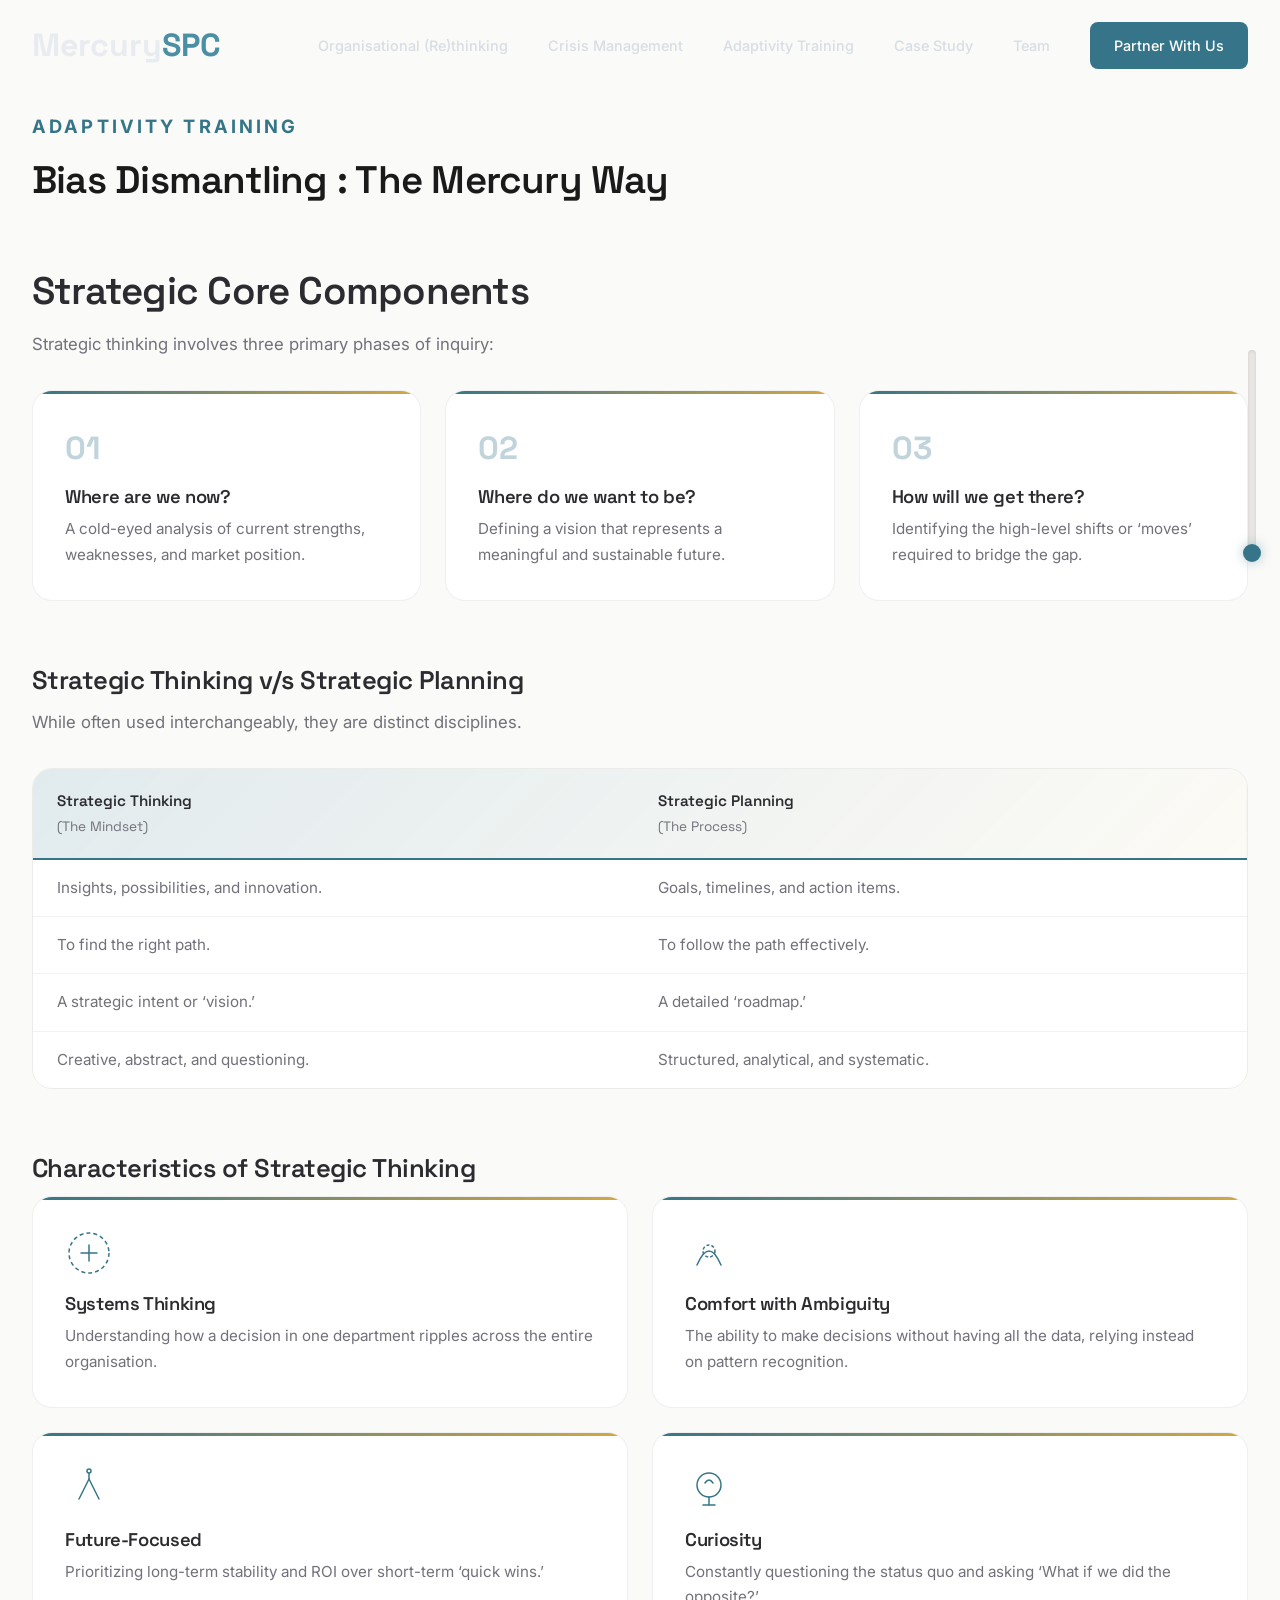
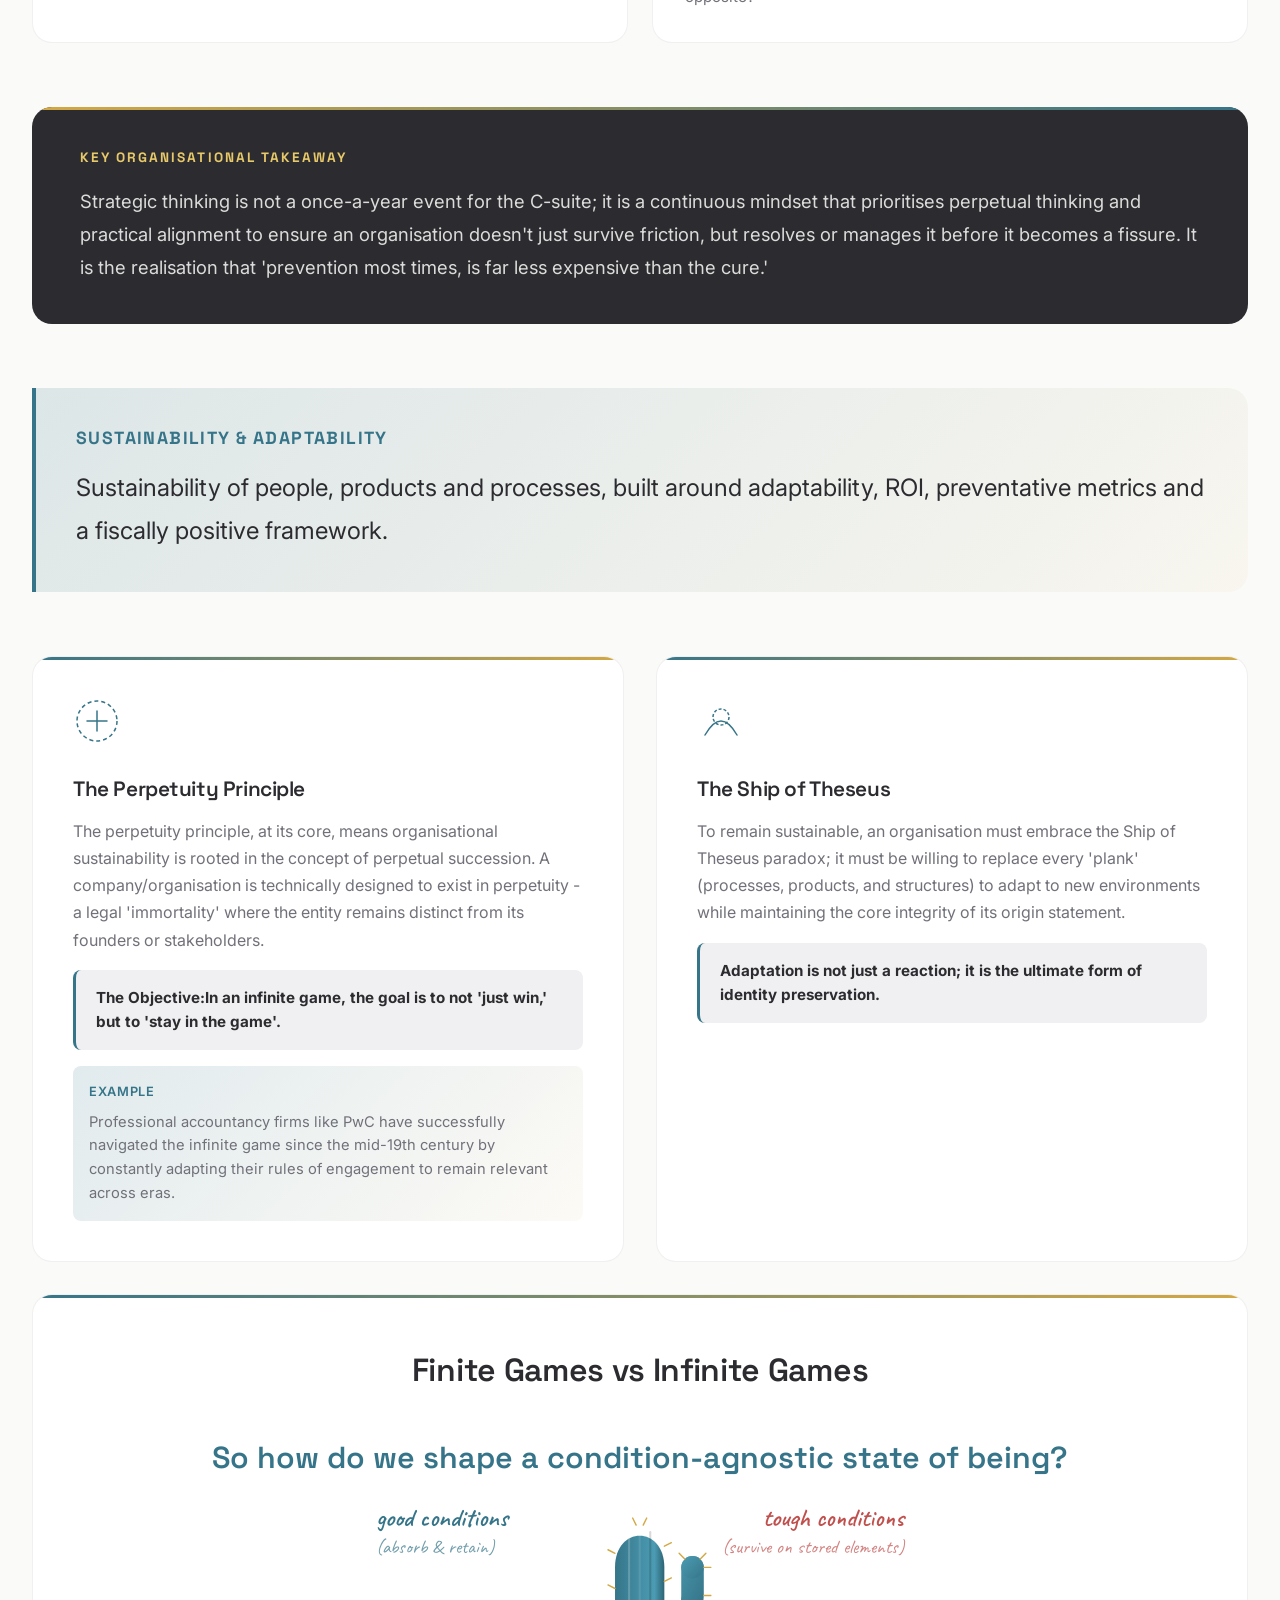
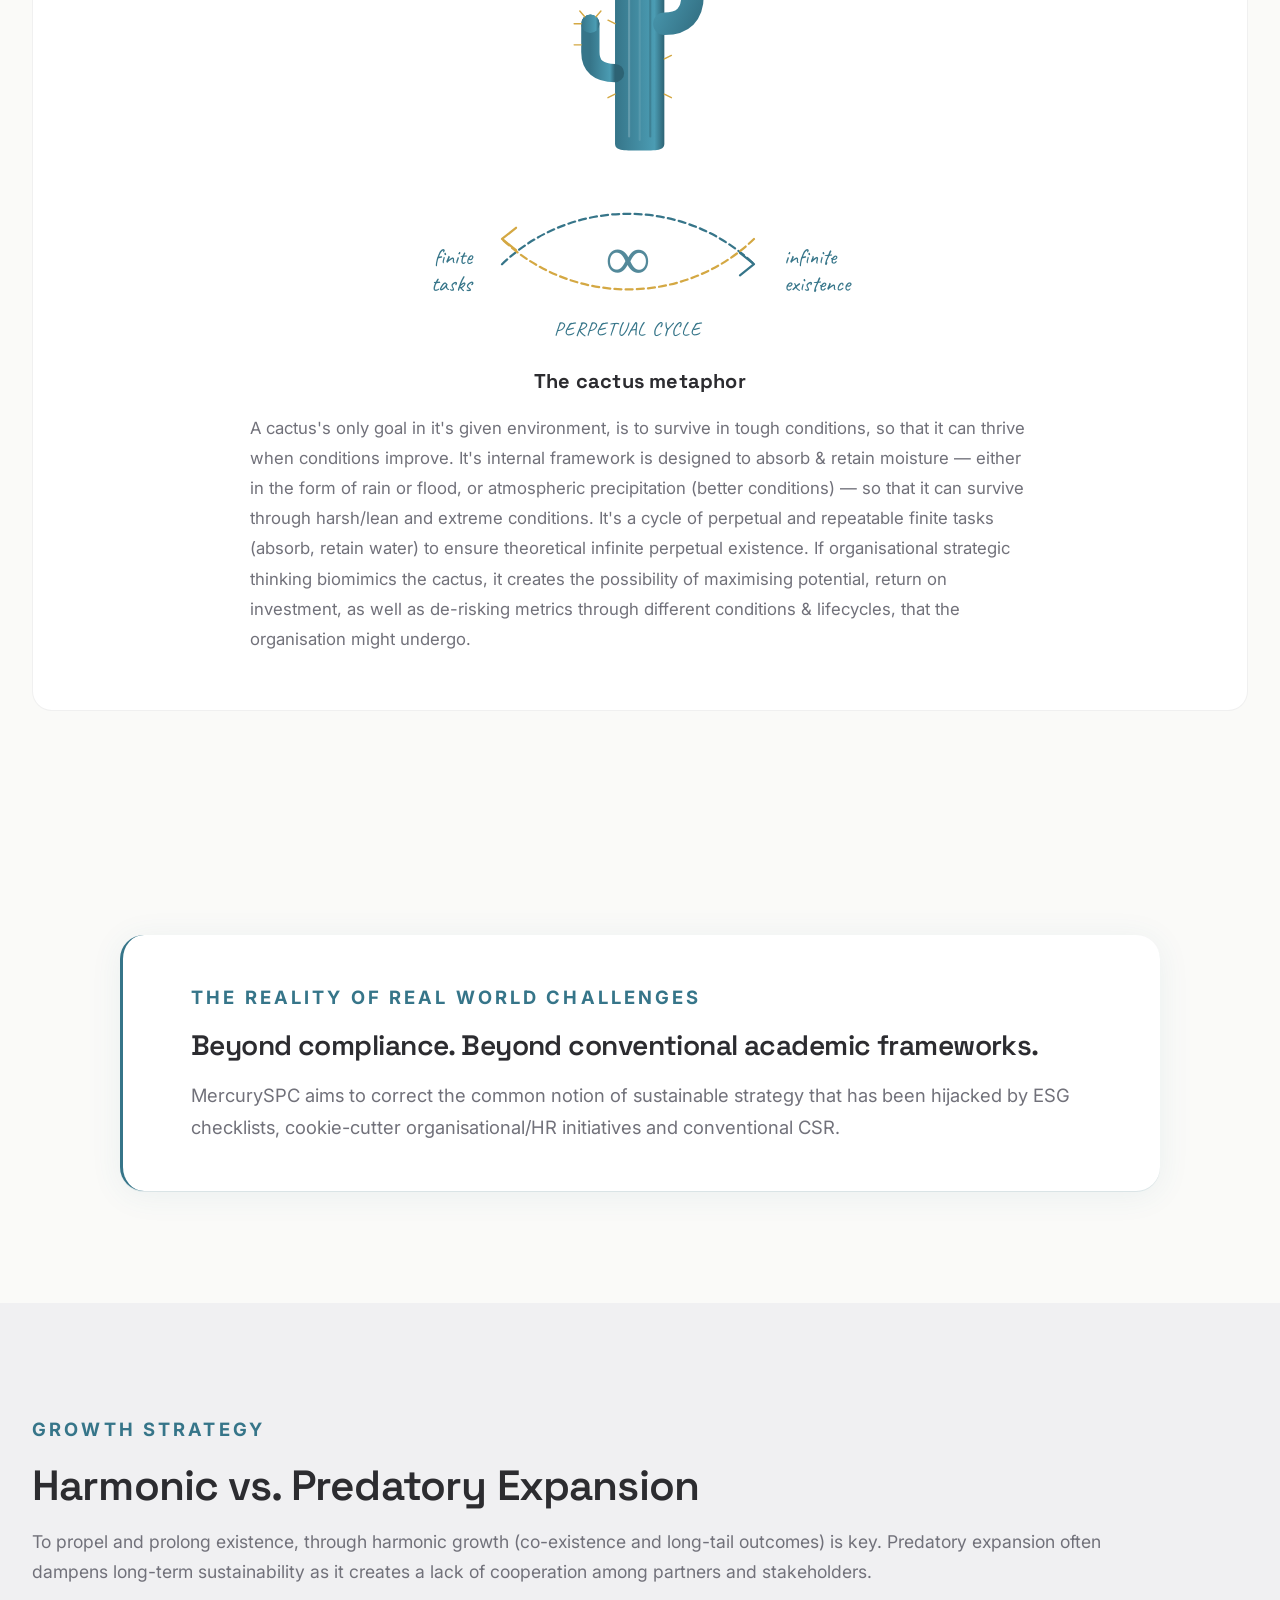
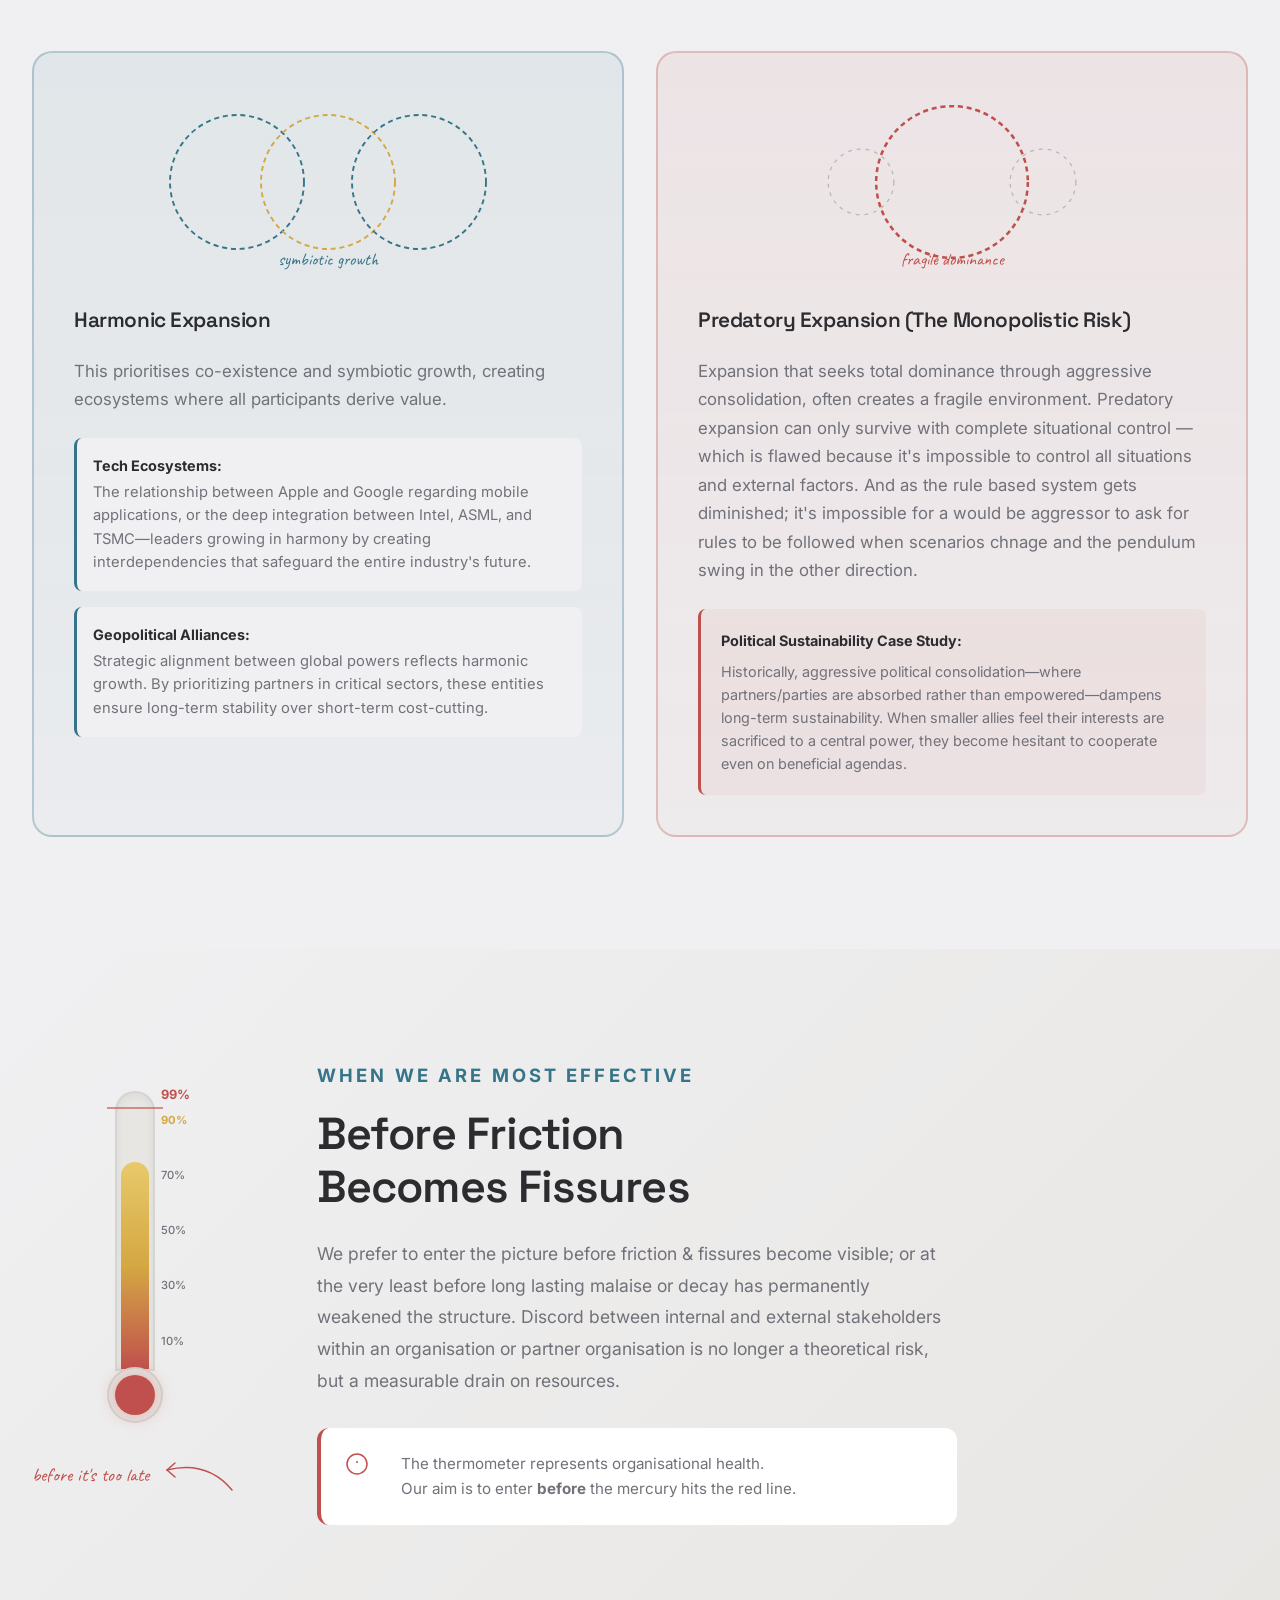
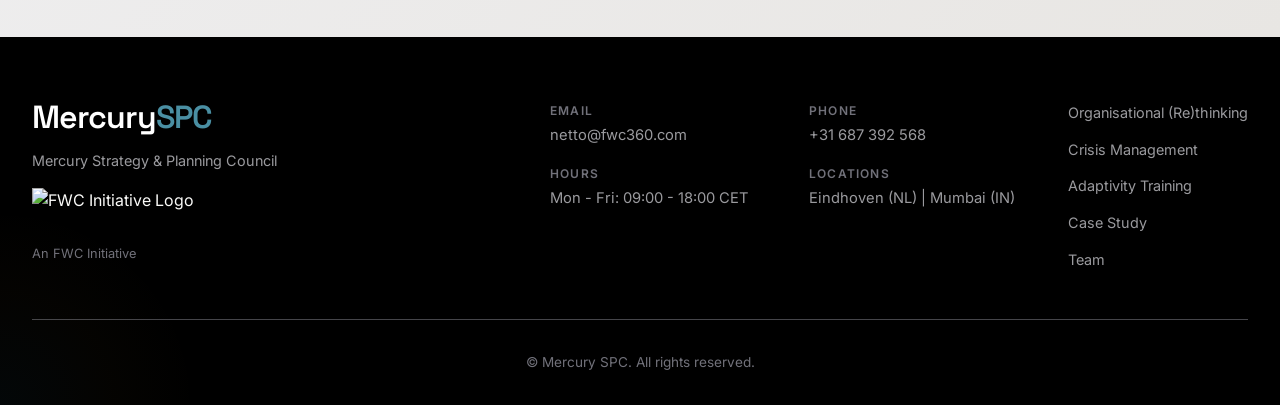
==== adaptivity-training.html @ a718a97e "Split homepage: move Adaptivity Training sections to new page; remove Beyond ESG; update all nav lin" ====
<!DOCTYPE html>
<html lang="en">
<head>
    <meta charset="UTF-8">
    <meta name="viewport" content="width=device-width, initial-scale=1.0">
    <title>Adaptivity Training — MercurySPC</title>
    <link rel="preconnect" href="https://fonts.googleapis.com">
    <link rel="preconnect" href="https://fonts.gstatic.com" crossorigin>
    <link href="https://fonts.googleapis.com/css2?family=Space+Grotesk:wght@300;400;500;600;700&family=Inter:wght@300;400;500;600;700&family=Caveat:wght@400;500;600;700&display=swap" rel="stylesheet">
    <link rel="stylesheet" href="styles-v2.css">
</head>
<body>

    <!-- Thermometer Progress Bar -->
    <div class="thermometer-progress" id="thermometerProgress">
        <div class="thermometer-track">
            <div class="thermometer-fill" id="thermometerFill"></div>
            <div class="thermometer-bulb"></div>
        </div>
    </div>

    <!-- Navigation -->
    <nav class="nav">
        <div class="nav-container">
            <a href="index.html" class="nav-logo">
                <span class="logo-text">Mercury<span class="logo-spc">SPC</span></span>
            </a>
            <div class="nav-links" id="navLinks">
                <a href="what-we-do.html">Organisational (Re)thinking</a>
                <a href="perception-crisis.html">Crisis Management</a>
                <a href="adaptivity-training.html">Adaptivity Training</a>
                <a href="traditional-stewardship.html">Case Study</a>
                <a href="team.html">Team</a>
                <a href="mailto:netto@fwc360.com" class="nav-cta">Partner With Us</a>
            </div>
            <button class="nav-toggle" id="navToggle">MENU</button>
        </div>
    </nav>

    <!-- ==============================
         SECTION 1 — ADAPTIVITY TRAINING
    ============================== -->
    <section class="section" id="philosophy">
        <div class="container">
            <div class="section-header">
                <div class="section-tag">Adaptivity Training</div>
                <h2 class="section-title philosophy-title" style="color:#1a1a1a;">Bias Dismantling : The Mercury Way</h2>
            </div>

            <!-- The Core Components -->
            <div class="content-block core-components">
                <h2 class="section-title philosophy-title">Strategic Core Components</h2>
                <p class="subsection-intro">Strategic thinking involves three primary phases of inquiry:</p>
                <div class="inquiry-phases">
                    <div class="inquiry-phase">
                        <div class="inquiry-number">01</div>
                        <h4>Where are we now?</h4>
                        <p>A cold-eyed analysis of current strengths, weaknesses, and market position.</p>
                    </div>
                    <div class="inquiry-phase">
                        <div class="inquiry-number">02</div>
                        <h4>Where do we want to be?</h4>
                        <p>Defining a vision that represents a meaningful and sustainable future.</p>
                    </div>
                    <div class="inquiry-phase">
                        <div class="inquiry-number">03</div>
                        <h4>How will we get there?</h4>
                        <p>Identifying the high-level shifts or &lsquo;moves&rsquo; required to bridge the gap.</p>
                    </div>
                </div>
            </div>

            <!-- Strategic Thinking vs Strategic Planning -->
            <div class="content-block comparison-block">
                <h3 class="subsection-title">Strategic Thinking v/s Strategic Planning</h3>
                <p class="subsection-intro">While often used interchangeably, they are distinct disciplines.</p>
                <div class="comparison-table-wrap">
                    <table class="comparison-table">
                        <thead>
                            <tr>
                                <th>Strategic Thinking <span class="th-sub">(The Mindset)</span></th>
                                <th>Strategic Planning <span class="th-sub">(The Process)</span></th>
                            </tr>
                        </thead>
                        <tbody>
                            <tr>
                                <td>Insights, possibilities, and innovation.</td>
                                <td>Goals, timelines, and action items.</td>
                            </tr>
                            <tr>
                                <td>To find the right path.</td>
                                <td>To follow the path effectively.</td>
                            </tr>
                            <tr>
                                <td>A strategic intent or &lsquo;vision.&rsquo;</td>
                                <td>A detailed &lsquo;roadmap.&rsquo;</td>
                            </tr>
                            <tr>
                                <td>Creative, abstract, and questioning.</td>
                                <td>Structured, analytical, and systematic.</td>
                            </tr>
                        </tbody>
                    </table>
                </div>
            </div>

            <!-- Characteristics of Strategic Thinking -->
            <div class="content-block characteristics-block">
                <h3 class="subsection-title">Characteristics of Strategic Thinking</h3>
                <div class="characteristics-grid">
                    <div class="characteristic-card">
                        <div class="characteristic-icon">
                            <svg viewBox="0 0 48 48" fill="none"><circle cx="24" cy="24" r="20" stroke="currentColor" stroke-width="1.5" stroke-dasharray="4 3"/><path d="M16 24h16M24 16v16" stroke="currentColor" stroke-width="1.5" stroke-linecap="round"/></svg>
                        </div>
                        <h4>Systems Thinking</h4>
                        <p>Understanding how a decision in one department ripples across the entire organisation.</p>
                    </div>
                    <div class="characteristic-card">
                        <div class="characteristic-icon">
                            <svg viewBox="0 0 48 48" fill="none"><path d="M12 36 Q24 8 36 36" stroke="currentColor" stroke-width="1.5" fill="none" stroke-linecap="round"/><circle cx="24" cy="22" r="6" stroke="currentColor" stroke-width="1.5" stroke-dasharray="3 2"/></svg>
                        </div>
                        <h4>Comfort with Ambiguity</h4>
                        <p>The ability to make decisions without having all the data, relying instead on pattern recognition.</p>
                    </div>
                    <div class="characteristic-card">
                        <div class="characteristic-icon">
                            <svg viewBox="0 0 48 48" fill="none"><path d="M14 34 L24 14 L34 34" stroke="currentColor" stroke-width="1.5" fill="none" stroke-linecap="round" stroke-linejoin="round"/><line x1="24" y1="14" x2="24" y2="8" stroke="currentColor" stroke-width="1.5" stroke-linecap="round"/><circle cx="24" cy="6" r="2" stroke="currentColor" stroke-width="1.5"/></svg>
                        </div>
                        <h4>Future-Focused</h4>
                        <p>Prioritizing long-term stability and ROI over short-term &lsquo;quick wins.&rsquo;</p>
                    </div>
                    <div class="characteristic-card">
                        <div class="characteristic-icon">
                            <svg viewBox="0 0 48 48" fill="none"><circle cx="24" cy="20" r="12" stroke="currentColor" stroke-width="1.5"/><path d="M24 32v8M18 40h12" stroke="currentColor" stroke-width="1.5" stroke-linecap="round"/><path d="M20 18 Q24 12 28 18" stroke="currentColor" stroke-width="1.5" fill="none" stroke-linecap="round"/></svg>
                        </div>
                        <h4>Curiosity</h4>
                        <p>Constantly questioning the status quo and asking &lsquo;What if we did the opposite?&rsquo;</p>
                    </div>
                </div>
            </div>

            <!-- Key Organisational Takeaway -->
            <div class="content-block takeaway-block">
                <div class="takeaway-inner">
                    <div class="takeaway-label">Key Organisational Takeaway</div>
                    <p>Strategic thinking is not a once-a-year event for the C-suite; it is a continuous mindset that prioritises perpetual thinking and practical alignment to ensure an organisation doesn't just survive friction, but resolves or manages it before it becomes a fissure. It is the realisation that 'prevention most times, is far less expensive than the cure.'</p>
                </div>
            </div>

            <div class="content-block highlight-block">
                <h3 class="highlight-block-header">Sustainability &amp; Adaptability</h3>
                <p class="large-text">Sustainability of people, products and processes, built around adaptability, ROI, preventative metrics and a fiscally positive framework.</p>
            </div>

            <div class="philosophy-flow">
                <!-- Pointer 1: Perpetuity -->
                <div class="pointer-card">
                    <div class="pointer-icon">
                        <svg viewBox="0 0 48 48" fill="none"><circle cx="24" cy="24" r="20" stroke="currentColor" stroke-width="1.5" stroke-dasharray="4 3"/><path d="M24 14v20M14 24h20" stroke="currentColor" stroke-width="1.5" stroke-linecap="round"/></svg>
                    </div>
                    <h3>The Perpetuity Principle</h3>
                    <p>The perpetuity principle, at its core, means organisational sustainability is rooted in the concept of perpetual succession. A company/organisation is technically designed to exist in perpetuity - a legal 'immortality' where the entity remains distinct from its founders or stakeholders.</p>
                    <div class="card-highlight">
                        <strong>The Objective:In an infinite game, the goal is to not 'just win,' but to 'stay in the game'.</strong> 
                    </div>
                    <div class="card-example">
                        <span class="example-label">Example</span>
                        <p>Professional accountancy firms like PwC have successfully navigated the infinite game since the mid-19th century by constantly adapting their rules of engagement to remain relevant across eras.</p>
                    </div>
                </div>

                <!-- Pointer 2: Ship of Theseus -->
                <div class="pointer-card">
                    <div class="pointer-icon">
                        <svg viewBox="0 0 48 48" fill="none"><path d="M8 38 Q24 10 40 38" stroke="currentColor" stroke-width="1.5" fill="none" stroke-linecap="round"/><circle cx="24" cy="20" r="8" stroke="currentColor" stroke-width="1.5" stroke-dasharray="3 2"/></svg>
                    </div>
                    <h3>The Ship of Theseus</h3>
                    <p>To remain sustainable, an organisation must embrace the Ship of Theseus paradox; it must be willing to replace every 'plank' (processes, products, and structures) to adapt to new environments while maintaining the core integrity of its origin statement.</p>
                    <div class="card-highlight">
                        <strong>Adaptation is not just a reaction; it is the ultimate form of identity preservation.</strong> 
                    </div>
                </div>

                <!-- Sketch Panel: Cactus Metaphor -->
                <div class="sketch-panel">
                    <div class="sketch-panel-inner">
                        <h3 class="sketch-panel-title">Finite Games vs Infinite Games</h3>

                        <p class="cactus-question">So how do we shape a condition&#8209;agnostic state of being?</p>

                        <!-- Cactus 3D Illustration with labels -->
                        <div class="cactus-illustration-wrap">
                            <!-- Top labels row -->
                            <div class="cactus-top-labels">
                                <div class="cactus-label cactus-label-left">
                                    <span class="cactus-label-title good">good conditions</span>
                                    <span class="cactus-label-sub good">(absorb &amp; retain)</span>
                                </div>
                                <div class="cactus-label cactus-label-right">
                                    <span class="cactus-label-title tough">tough conditions</span>
                                    <span class="cactus-label-sub tough">(survive on stored elements)</span>
                                </div>
                            </div>

                            <!-- Cactus SVG -->
                            <div class="cactus-3d">
                                <svg viewBox="0 20 300 440" fill="none" xmlns="http://www.w3.org/2000/svg" class="cactus-sway-svg">
                                    <style>
                                        .cactus-sway-svg { height: 310px; width: auto; overflow: visible; display: block; margin: -1.5rem auto -2rem; }
                                        .cactus-sway-group { 
                                            transform-origin: 150px 380px;
                                        }
                                        .arm-left { transform-origin: 120px 240px; }
                                        .arm-right { transform-origin: 180px 180px; }
                                    </style>
                                    <defs>
                                        <linearGradient id="bodyGrad" x1="0" y1="0" x2="1" y2="0">
                                            <stop offset="0%" stop-color="var(--teal, #367589)"/>
                                            <stop offset="80%" stop-color="#4B9CB3"/>
                                            <stop offset="100%" stop-color="#2D6374"/>
                                        </linearGradient>
                                        <linearGradient id="stoneGrad" x1="0" y1="0" x2="0" y2="1">
                                            <stop offset="0%" stop-color="#E86A58"/>
                                            <stop offset="100%" stop-color="#B23326"/>
                                        </linearGradient>
                                        <linearGradient id="stoneGradDark" x1="0" y1="0" x2="0" y2="1">
                                            <stop offset="0%" stop-color="#D34B3B"/>
                                            <stop offset="100%" stop-color="#8F1F15"/>
                                        </linearGradient>
                                        <linearGradient id="armGrad" x1="0" y1="0" x2="1" y2="1">
                                            <stop offset="0%" stop-color="#4B9CB3"/>
                                            <stop offset="100%" stop-color="var(--teal, #367589)"/>
                                        </linearGradient>
                                    </defs>

                                    <!-- Cactus swaying group -->
                                    <g class="cactus-sway-group">
                                        <!-- Main body segment -->
                                        <path d="M115 100 C115 40 185 40 185 100 L185 350 C185 360 175 360 150 360 C125 360 115 360 115 350 Z" fill="url(#bodyGrad)" />
                                        
                                        <!-- Left Arm -->
                                        <g class="arm-left">
                                            <path d="M115 250 Q80 250 80 220 L80 180" fill="none" stroke="url(#bodyGrad)" stroke-width="26" stroke-linecap="round"/>
                                            <circle cx="80" cy="180" r="13" fill="url(#bodyGrad)"/>
                                            <line x1="67" y1="180" x2="57" y2="180" stroke="var(--gold)" stroke-width="2" stroke-linecap="round"/>
                                            <line x1="72" y1="170" x2="65" y2="162" stroke="var(--gold)" stroke-width="2" stroke-linecap="round"/>
                                            <line x1="88" y1="170" x2="95" y2="162" stroke="var(--gold)" stroke-width="2" stroke-linecap="round"/>
                                            <line x1="67" y1="210" x2="57" y2="210" stroke="var(--gold)" stroke-width="2" stroke-linecap="round"/>
                                        </g>

                                        <!-- Right Arm -->
                                        <g class="arm-right">
                                            <path d="M185 180 Q225 180 225 140 L225 100" fill="none" stroke="url(#armGrad)" stroke-width="32" stroke-linecap="round"/>
                                            <circle cx="225" cy="100" r="16" fill="url(#armGrad)"/>
                                            <line x1="241" y1="100" x2="251" y2="100" stroke="var(--gold)" stroke-width="2" stroke-linecap="round"/>
                                            <line x1="236" y1="88" x2="244" y2="80" stroke="var(--gold)" stroke-width="2" stroke-linecap="round"/>
                                            <line x1="214" y1="88" x2="206" y2="80" stroke="var(--gold)" stroke-width="2" stroke-linecap="round"/>
                                            <line x1="241" y1="140" x2="251" y2="140" stroke="var(--gold)" stroke-width="2" stroke-linecap="round"/>
                                        </g>

                                        <!-- Lines/Ribs on main body -->
                                        <line x1="135" y1="50" x2="135" y2="340" stroke="rgba(255,255,255,0.2)" stroke-width="3" stroke-linecap="round"/>
                                        <line x1="165" y1="50" x2="165" y2="340" stroke="rgba(0,0,0,0.15)" stroke-width="3" stroke-linecap="round"/>
                                        <line x1="150" y1="42" x2="150" y2="345" stroke="rgba(255,255,255,0.1)" stroke-width="3" stroke-linecap="round"/>

                                        <!-- Prickles on Main body -->
                                        <g stroke="var(--gold)" stroke-width="2" stroke-linecap="round">
                                            <line x1="115" y1="80" x2="105" y2="75" />
                                            <line x1="115" y1="130" x2="105" y2="125" />
                                            <line x1="115" y1="180" x2="105" y2="175" />
                                            <line x1="115" y1="280" x2="105" y2="285" />
                                            
                                            <line x1="185" y1="70" x2="195" y2="65" />
                                            <line x1="185" y1="120" x2="195" y2="115" />
                                            <line x1="185" y1="230" x2="195" y2="225" />
                                            <line x1="185" y1="280" x2="195" y2="285" />

                                            <line x1="145" y1="40" x2="140" y2="30" />
                                            <line x1="155" y1="40" x2="160" y2="30" />
                                        </g>
                                    </g>
                                </svg>
                            </div>

                            <!-- Bottom labels + perpetual cycle -->
                            <div class="cactus-bottom-labels">
                                <span class="cactus-bottom-label left">finite<br>tasks</span>
                                <div class="cactus-cycle-arrow">
                                    <svg viewBox="0 0 200 78" fill="none" class="perpetual-arrow-svg">
                                        <path d="M10 48 C60 0,140 0,190 48" stroke="var(--teal)" stroke-width="1.6" stroke-dasharray="5 3" fill="none" stroke-linecap="round"/>
                                        <path d="M180 40 L190 48 L180 56" stroke="var(--teal)" stroke-width="1.6" fill="none" stroke-linecap="round" stroke-linejoin="round"/>
                                        <path d="M190 30 C140 78,60 78,10 30" stroke="var(--gold)" stroke-width="1.6" stroke-dasharray="5 3" fill="none" stroke-linecap="round"/>
                                        <path d="M20 22 L10 30 L20 38" stroke="var(--gold)" stroke-width="1.6" fill="none" stroke-linecap="round" stroke-linejoin="round"/>
                                        <text x="100" y="44" font-family="Caveat" font-size="44" font-weight="600" fill="var(--teal)" text-anchor="middle" dominant-baseline="central" opacity="0.85">&#8734;</text>
                                    </svg>
                                    <span class="perpetual-label">PERPETUAL CYCLE</span>
                                </div>
                                <span class="cactus-bottom-label right">infinite<br>existence</span>
                            </div>
                        </div>

                        <p class="cactus-kicker">The cactus metaphor</p>
                        <p class="cactus-body">A cactus's only goal in it's given environment, is to survive in tough conditions, so that it can thrive when conditions improve. It's internal framework is designed to absorb &amp; retain moisture — either in the form of rain or flood, or atmospheric precipitation (better conditions) — so that it can survive through harsh/lean and extreme conditions. It's a cycle of perpetual and repeatable finite tasks (absorb, retain water) to ensure theoretical infinite perpetual existence. If organisational strategic thinking biomimics the cactus, it creates the possibility of maximising potential, return on investment, as well as de-risking metrics through different conditions &amp; lifecycles, that the organisation might undergo.</p>
                    </div>
                </div>
            </div>
        </div>
    </section>

    <!-- ==============================
         SECTION 2 — STRATEGIC FRAMING
    ============================== -->
    <section class="section section-problem" id="problem">
        <div class="container">
            <div class="problem-statement" id="problemStatement">
                <div class="section-tag problem-tag">The reality of real world challenges</div>
                <h2 class="section-title">Beyond compliance. Beyond conventional academic frameworks.</h2>
                <p class="problem-text">MercurySPC aims to correct the common notion of sustainable strategy that has been hijacked by ESG checklists, cookie-cutter organisational/HR initiatives and conventional CSR.</p>
            </div>
        </div>
    </section>

    <!-- ==============================
         SECTION 3 — GROWTH STRATEGY
    ============================== -->
    <section class="section section-gray" id="growth">
        <div class="container">
            <div class="section-header" style="max-width: 1100px;">
                <div class="section-tag">Growth Strategy</div>
                <h2 class="section-title" style="font-size: clamp(1.5rem, 3.3vw, 3.3rem);">Harmonic vs. Predatory Expansion</h2>
                <p class="section-desc">To propel and prolong existence, through harmonic growth (co-existence and long-tail outcomes) is key. Predatory expansion often dampens long-term sustainability as it creates a lack of cooperation among partners and stakeholders.</p>
            </div>

            <div class="expansion-grid">
                <!-- Harmonic -->
                <div class="expansion-card expansion-positive">
                    <div class="sketch-interconnect">
                        <svg viewBox="0 0 288 144" fill="none">
                            <circle cx="72" cy="70" r="53" stroke="var(--teal)" stroke-width="1.5" stroke-dasharray="4 3"/>
                            <circle cx="144" cy="70" r="53" stroke="var(--gold)" stroke-width="1.5" stroke-dasharray="4 3"/>
                            <circle cx="216" cy="70" r="53" stroke="var(--teal)" stroke-width="1.5" stroke-dasharray="4 3"/>
                            <text x="144" y="136" font-family="Caveat" font-size="14" fill="var(--teal)" text-anchor="middle">symbiotic growth</text>
                        </svg>
                    </div>
                    <div class="expansion-header">
                        <h3>Harmonic Expansion</h3>
                    </div>
                    <p class="expansion-intro">This prioritises co-existence and symbiotic growth, creating ecosystems where all participants derive value.</p>
                    <div class="expansion-examples">
                        <div class="example-item">
                            <strong>Tech Ecosystems:</strong>
                            <p>The relationship between Apple and Google regarding mobile applications, or the deep integration between Intel, ASML, and TSMC—leaders growing in harmony by creating interdependencies that safeguard the entire industry's future.</p>
                        </div>
                        <div class="example-item">
                            <strong>Geopolitical Alliances:</strong>
                            <p>Strategic alignment between global powers reflects harmonic growth. By prioritizing partners in critical sectors, these entities ensure long-term stability over short-term cost-cutting.</p>
                        </div>
                    </div>
                </div>

                <!-- Predatory -->
                <div class="expansion-card expansion-warning">
                    <div class="sketch-interconnect">
                        <svg viewBox="0 0 288 144" fill="none">
                            <circle cx="144" cy="70" r="60" stroke="var(--red-glow)" stroke-width="2" stroke-dasharray="4 3"/>
                            <circle cx="72" cy="70" r="26" stroke="var(--muted)" stroke-width="1" stroke-dasharray="3 4" opacity="0.4"/>
                            <circle cx="216" cy="70" r="26" stroke="var(--muted)" stroke-width="1" stroke-dasharray="3 4" opacity="0.4"/>
                            <text x="144" y="136" font-family="Caveat" font-size="14" fill="var(--red-glow)" text-anchor="middle">fragile dominance</text>
                        </svg>
                    </div>
                    <div class="expansion-header">
                        <h3>Predatory Expansion (The Monopolistic Risk)</h3>
                    </div>
                    <p class="expansion-intro">Expansion that seeks total dominance through aggressive consolidation, often creates a fragile environment. Predatory expansion can only survive with complete situational control —which is flawed because it's impossible to control all situations and external factors. And as the rule based system gets diminished; it's impossible for a would be aggressor to ask for rules to be followed when scenarios chnage and the pendulum swing in the other direction.</p>
                    <div class="expansion-warning-box">
                        <strong>Political Sustainability Case Study:</strong>
                        <p>Historically, aggressive political consolidation—where partners/parties are absorbed rather than empowered—dampens long-term sustainability. When smaller allies feel their interests are sacrificed to a central power, they become hesitant to cooperate even on beneficial agendas.</p>
                    </div>
                </div>
            </div>
        </div>
    </section>

    <!-- ==============================
         SECTION 4 — WHEN MERCURY SPC IS MOST EFFECTIVE
    ============================== -->
    <section class="section section-thermometer" id="when-needed">
        <div class="container">
            <div class="thermometer-section-content">
                <div class="thermometer-visual">
                    <div class="thermo-device">
                        <div class="thermo-tube">
                            <div class="thermo-mercury" id="thermoMercury"></div>
                            <div class="thermo-marks">
                                <span class="thermo-mark" style="bottom: 10%">10%</span>
                                <span class="thermo-mark" style="bottom: 30%">30%</span>
                                <span class="thermo-mark" style="bottom: 50%">50%</span>
                                <span class="thermo-mark" style="bottom: 70%">70%</span>
                                <span class="thermo-mark thermo-danger" style="bottom: 90%">90%</span>
                                <span class="thermo-mark thermo-critical" style="bottom: 99%">99%</span>
                            </div>
                            <div class="thermo-redline"></div>
                        </div>
                        <div class="thermo-bulb">
                            <div class="thermo-bulb-fill"></div>
                        </div>
                    </div>
                    <div class="thermo-annotation">
                        <span class="sketch-handwriting">before it's too late</span>
                        <svg viewBox="0 0 80 40" fill="none" class="sketch-arrow"><path d="M75 35 Q50 5 10 15" stroke="var(--red-glow)" stroke-width="1.5" fill="none" stroke-linecap="round"/><path d="M18 8 L10 15 L18 22" stroke="var(--red-glow)" stroke-width="1.5" fill="none" stroke-linecap="round"/></svg>
                    </div>
                </div>
                <div class="thermometer-text">
                    <div class="section-tag">When We Are Most Effective </div>
                    <h2 class="section-title">Before Friction <br>Becomes Fissures</h2>
                    <p class="cta-text">We prefer to enter the picture before friction &amp; fissures become visible; or at the very least before long lasting malaise or decay has permanently weakened the structure. Discord between internal and external stakeholders within an organisation or partner organisation is no longer a theoretical risk, but a measurable drain on resources.</p>
                    <div class="thermo-insight">
                        <div class="insight-icon">
                            <svg viewBox="0 0 24 24" fill="none" stroke="currentColor" stroke-width="1.5"><path d="M12 9v2m0 4h.01"/><circle cx="12" cy="12" r="10"/></svg>
                        </div>
                        <p>The thermometer represents organisational health.<br> Our aim is to enter <strong>before</strong> the mercury hits the red line.</p>
                    </div>
                </div>
            </div>
        </div>
    </section>

    <!-- Footer -->
    <footer class="footer">
        <div class="container">
            <div class="footer-content">
                <div class="footer-brand">
                    <div class="footer-wordmark">Mercury<span>SPC</span></div>
                    <p>Mercury Strategy &amp; Planning Council</p>
                    <div class="footer-initiative">
                        <img src="FWC_LOGO2020.png" alt="FWC Initiative Logo" class="fwc-logo">
                        <div class="footer-initiative-copy">
                            <span class="footer-tagline">An FWC Initiative</span>
                        </div>
                    </div>
                </div>
                <div class="footer-contact">
                    <div class="footer-contact-item">
                        <span class="contact-label">Email</span>
                        <a href="mailto:netto@fwc360.com">netto@fwc360.com</a>
                    </div>
                    <div class="footer-contact-item">
                        <span class="contact-label">Phone</span>
                        <span>+31 687 392 568</span>
                    </div>
                    <div class="footer-contact-item">
                        <span class="contact-label">Hours</span>
                        <span>Mon - Fri: 09:00 - 18:00 CET</span>
                    </div>
                    <div class="footer-contact-item">
                        <span class="contact-label">Locations</span>
                        <span>Eindhoven (NL) | Mumbai (IN)</span>
                    </div>
                </div>
                <div class="footer-links">
                    <a href="what-we-do.html">Organisational (Re)thinking</a>
                    <a href="perception-crisis.html">Crisis Management</a>
                    <a href="adaptivity-training.html">Adaptivity Training</a>
                    <a href="traditional-stewardship.html">Case Study</a>
                    <a href="team.html">Team</a>
                </div>
            </div>
            <div class="footer-bottom">
                <p>&copy; Mercury SPC. All rights reserved.</p>
            </div>
        </div>
    </footer>

    <script src="script-v2.js"></script>
</body>
</html>
---- styles-v2.css ----
/* ============================================
   MERCURY SPC — HOME 2 REDESIGN
   Mercury Planet Theme: Teal, Gold, Red Glow, Gray
   ============================================ */

/* === CSS Variables — Mercury Planet Palette === */
:root {
    --teal: #367589;
    --teal-dark: #2A5E6E;
    --teal-light: #4A8FA3;
    --teal-glow: rgba(54, 117, 137, 0.15);
    --teal-pastel: #D0E8EF;

    --gold: #D4A843;
    --gold-light: #E8C96A;
    --gold-glow: rgba(212, 168, 67, 0.15);
    --gold-pastel: #F5ECD0;

    --red-glow: #C0504D;
    --red-light: #E07A6E;
    --red-pastel: #F5D5D0;

    /* Grays instead of blacks */
    --dark: #2C2C30;
    --dark-card: #353539;
    --dark-border: #45454A;
    --dark-elevated: #3A3A3F;
    --gray-bg: #F0F0F2;
    --gray-warm: #E8E6E3;

    --light: #FAFAF8;
    --light-muted: #9A9A9E;
    --muted: #71717A;

    --accent: var(--teal);
    --accent-glow: var(--teal-glow);

    --font-display: 'Space Grotesk', -apple-system, sans-serif;
    --font-body: 'Inter', -apple-system, sans-serif;
    --font-sketch: 'Caveat', cursive;

    --ease-out: cubic-bezier(0.16, 1, 0.3, 1);
    --ease-smooth: cubic-bezier(0.4, 0, 0.2, 1);

    --radius-sm: 8px;
    --radius-md: 12px;
    --radius-lg: 20px;
    --radius-xl: 28px;

    --shadow-sm: 0 1px 2px rgba(0, 0, 0, 0.04);
    --shadow-md: 0 4px 12px rgba(0, 0, 0, 0.06);
    --shadow-lg: 0 10px 24px rgba(0, 0, 0, 0.08);
    --shadow-xl: 0 25px 50px rgba(0, 0, 0, 0.12);
    --shadow-glow: 0 0 60px var(--teal-glow);
}

/* === Reset & Base === */
*, *::before, *::after {
    margin: 0;
    padding: 0;
    box-sizing: border-box;
}

html {
    scroll-behavior: smooth;
    font-size: 16px;
    overflow-x: hidden;
}

body {
    font-family: var(--font-body);
    background: var(--light);
    color: var(--dark);
    line-height: 1.6;
    -webkit-font-smoothing: antialiased;
    overflow-x: hidden;
}

a {
    color: inherit;
    text-decoration: none;
    transition: color 0.3s ease;
}

img {
    max-width: 100%;
    display: block;
}

.container {
    max-width: 1280px;
    margin: 0 auto;
    padding: 0 2rem;
}

h1, h2, h3, h4, h5, h6 {
    font-family: var(--font-display);
    font-weight: 600;
    line-height: 1.2;
    letter-spacing: -0.02em;
}

/* ============================
   THERMOMETER PROGRESS BAR
   ============================ */
.thermometer-progress {
    position: fixed;
    right: 1.5rem;
    top: 50%;
    transform: translateY(-50%);
    z-index: 999;
    height: 200px;
    display: flex;
    align-items: center;
}

.thermometer-track {
    width: 8px;
    height: 100%;
    background: var(--gray-warm);
    border-radius: 20px;
    position: relative;
    overflow: visible;
    box-shadow: inset 0 1px 3px rgba(0,0,0,0.1);
}

.thermometer-fill {
    position: absolute;
    bottom: 0;
    left: 0;
    width: 100%;
    height: 0%;
    border-radius: 20px;
    background: linear-gradient(to top, var(--teal-light), var(--teal) 60%, var(--teal-dark));
    transition: height 0.15s ease-out;
}

.thermometer-bulb {
    position: absolute;
    bottom: -12px;
    left: 50%;
    transform: translateX(-50%);
    width: 18px;
    height: 18px;
    background: var(--teal);
    border-radius: 50%;
    box-shadow: 0 0 12px rgba(54, 117, 137, 0.4);
}

/* ============================
   NAVIGATION
   ============================ */
.nav {
    position: fixed;
    top: 0;
    left: 0;
    right: 0;
    z-index: 1000;
    padding: 1.25rem 0;
    background: transparent;
    backdrop-filter: blur(0px);
    border-bottom: 1px solid transparent;
    transition: all 0.4s ease;
}

.nav.scrolled {
    background: rgba(250, 250, 248, 0.95);
    backdrop-filter: blur(20px);
    border-bottom-color: rgba(0, 0, 0, 0.04);
    box-shadow: 0 1px 3px rgba(0, 0, 0, 0.05);
}

.nav.scrolled .logo-text {
    color: var(--dark);
}

.nav.scrolled .nav-links a {
    color: var(--muted);
}

.nav.scrolled .nav-toggle {
    color: var(--dark);
}

.nav-container {
    max-width: 1280px;
    margin: 0 auto;
    padding: 0 2rem;
    display: flex;
    align-items: center;
    justify-content: space-between;
}

.nav-logo {
    display: flex;
    align-items: center;
}

.logo-text {
    font-family: var(--font-display);
    font-size: 2rem;
    font-weight: 700;
    color: #E8ECF0;
    transition: color 0.4s ease;
}

.logo-spc {
    color: var(--teal-light);
}

.logo-badge {
    display: none;
}

.nav-links {
    display: flex;
    align-items: center;
    gap: 2.5rem;
}

.nav-links a {
    font-size: 0.9rem;
    font-weight: 500;
    color: rgba(200, 210, 220, 0.7);
    transition: color 0.3s ease;
}

.nav-links a:hover {
    color: var(--teal);
}

.nav-cta {
    background: var(--teal) !important;
    color: white !important;
    padding: 0.75rem 1.5rem;
    border-radius: var(--radius-sm);
    font-weight: 600;
}

.nav-cta:hover {
    background: var(--teal-dark) !important;
}

.nav-toggle {
    display: none;
    background: none;
    border: none;
    cursor: pointer;
    padding: 4px 8px;
    font-family: var(--font-display);
    font-size: 0.78rem;
    font-weight: 700;
    letter-spacing: 0.12em;
    color: #E8ECF0;
}

/* ============================
   BUTTONS
   ============================ */
.btn {
    display: inline-flex;
    align-items: center;
    justify-content: center;
    padding: 1rem 2rem;
    font-family: var(--font-body);
    font-size: 0.95rem;
    font-weight: 600;
    border-radius: var(--radius-sm);
    border: none;
    cursor: pointer;
    transition: all 0.3s var(--ease-out);
}

.btn-primary {
    background: var(--teal);
    color: white;
}

.btn-primary:hover {
    background: var(--teal-dark);
    transform: translateY(-2px);
    box-shadow: 0 10px 40px rgba(54, 117, 137, 0.3);
}

.btn-large {
    padding: 1.25rem 3rem;
    font-size: 1.05rem;
}

.btn-full {
    width: 100%;
}

/* ============================
   HERO — Mercury Planet
   ============================ */
.hero {
    position: relative;
    min-height: 100vh;
    display: flex;
    align-items: flex-start;
    justify-content: center;
    padding: 10rem 0 0;
    background: #070B10;
    overflow: hidden;
}

.hero-bg {
    position: absolute;
    inset: 0;
    background:
        radial-gradient(ellipse 80% 60% at 50% 100%, rgba(30, 50, 80, 0.5), transparent 70%),
        radial-gradient(ellipse 60% 40% at 50% 90%, rgba(180, 130, 60, 0.12), transparent 60%);
    pointer-events: none;
}

.hero .container {
    display: flex;
    flex-direction: column;
    align-items: center;
    text-align: center;
    position: relative;
    z-index: 2;
}

.hero-content {
    text-align: center;
}

.hero-title {
    font-size: clamp(3rem, 6vw, 5rem);
    line-height: 1.05;
    margin-bottom: 0.4rem;
    color: #E8ECF0;
}

.title-line {
    display: inline;
}

.title-line.accent {
    color: #6AAFBF;
}

.hero-subtitle {
    font-size: 1.3rem;
    color: rgba(200, 210, 220, 0.6);
    line-height: 1.25;
    font-weight: 500;
    text-transform: uppercase;
    letter-spacing: 0.08em;
    margin-top: 0.1rem;
    font-style: normal;
    white-space: nowrap;
}



/* === Planet Image — Rising from bottom === */
.hero-globe-wrap {
    position: absolute;
    bottom: 0;
    left: 50%;
    transform: translateX(-50%);
    width: 1000px;
    height: 520px;
    overflow: hidden;
    z-index: 1;
}

.hero-content {
    position: absolute;
    top: 42%;
    left: 50%;
    transform: translateX(-50%);
    z-index: 2;
    text-align: center;
    white-space: nowrap;
}

.hero-planet-img {
    position: absolute;
    bottom: 0;
    left: 50%;
    transform: translateX(-50%);
    width: 1000px;
    height: 1000px;
    object-fit: contain;
    object-position: bottom center;
    display: block;
    mix-blend-mode: screen;
    z-index: 1;
}

@keyframes spin-slow {
    from { transform: rotate(0deg); }
    to { transform: rotate(360deg); }
}

@keyframes spin-reverse {
    from { transform: rotate(360deg); }
    to { transform: rotate(0deg); }
}

.spin-slow {
    animation: spin-slow 40s linear infinite;
    transform-origin: center;
}

.spin-reverse {
    animation: spin-reverse 55s linear infinite;
    transform-origin: center;
}

/* ============================
   SECTION 2 — ANIMATED INTRO
   ============================ */
.section-intro {
    background: var(--gray-bg);
    padding: 8rem 0;
}

.intro-content {
    text-align: center;
    margin-bottom: 0;
}

.intro-title {
    max-width: 1040px;
    margin: 0 auto;
    line-height: 1.15;
}

.section-intro .title-line {
    display: block;
    margin: 0;
}

.intro-result-driven {
    display: block;
    margin-bottom: 1.25rem !important;
}

.section-intro .accent {
    color: var(--teal);
}

.intro-text {
    max-width: 980px;
    margin: 2rem auto 0;
    font-size: clamp(1.2rem, 2vw, 1.45rem);
    line-height: 1.75;
    color: #6b7687;
}
.section-problem {
    padding-top: 1.5rem;
}

/* Section 4 — Beyond Compliance */
.problem-statement {
    width: 100%;
    max-width: 1040px;
    margin: 0 auto;
    padding: 3rem 4.25rem;
    background: #ffffff;
    border-radius: 1.5rem;
    border-left: 3px solid var(--teal);
    box-shadow: 0 4px 32px rgba(54, 117, 138, 0.08), 0 1px 0 rgba(54, 117, 138, 0.12);
}

.problem-statement .section-tag {
    color: var(--teal);
}

.problem-tag {
    font-size: 1.1rem;
    font-weight: 700;
    letter-spacing: 0.14em;
}

.problem-statement .section-title {
    color: var(--dark);
    font-size: clamp(1.5rem, 2.2vw, 2.1rem);
    font-weight: 600;
    text-transform: none;
}

.problem-kicker {
    font-size: clamp(1.1rem, 2vw, 1.4rem);
    font-weight: 500;
    line-height: 1.4;
    color: var(--teal);
    margin: 0.5rem 0 0.75rem;
    text-transform: uppercase;
    letter-spacing: 0.06em;
}

.problem-text {
    font-size: 1.15rem;
    font-weight: 400;
    line-height: 1.75;
    color: var(--muted);
}

/* ============================
   SECTIONS — General
   ============================ */
.section {
    padding: 7rem 0;
}

.section-dark {
    background: var(--dark);
    color: var(--light);
}

.section-gray {
    background: var(--gray-bg);
}

.section-header {
    max-width: 720px;
    margin-bottom: 4rem;
}

.section-header-wide {
    max-width: 1180px;
}

.section-header.light .section-title,
.section-header.light .section-desc {
    color: var(--light);
}

.section-header.light .section-desc {
    color: var(--light-muted);
}

.section-tag {
    display: inline-block;
    font-size: 1.15rem;
    font-weight: 700;
    text-transform: uppercase;
    letter-spacing: 0.17em;
    color: var(--teal);
    margin-bottom: 1rem;
}

.section-dark .section-tag {
    color: var(--gold-light);
}

.section-title {
    font-size: clamp(2rem, 4vw, 3rem);
    margin-bottom: 1rem;
}

.philosophy-title {
    font-size: clamp(1.6rem, 3vw, 2.4rem);
}

.section-header + .strategic-intro-block {
    margin-top: -1.75rem;
}

.section-dark .section-title {
    color: var(--light);
}

.section-desc {
    font-size: 1.1rem;
    color: var(--muted);
    line-height: 1.7;
}

/* ============================
   PHILOSOPHY — Content Block
   ============================ */
.content-block {
    margin-bottom: 4rem;
}

.highlight-block {
    background: linear-gradient(135deg, var(--teal-glow), rgba(212, 168, 67, 0.05));
    border-left: 4px solid var(--teal);
    padding: 2.5rem;
    border-radius: 0 var(--radius-lg) var(--radius-lg) 0;
}

.highlight-block-header {
    font-family: var(--font-display);
    font-size: 1.1rem;
    font-weight: 700;
    color: var(--teal);
    text-transform: uppercase;
    letter-spacing: 0.08em;
    margin-bottom: 1rem;
}

.large-text {
    font-size: 1.5rem;
    line-height: 1.8;
    color: var(--dark);
}

/* Strategic Intro */
.strategic-intro-block {
    max-width: 900px;
}

.strategic-intro-text {
    font-size: 1.25rem;
    line-height: 1.8;
    color: var(--muted);
}

/* Subsection Titles */
.subsection-title {
    font-family: var(--font-display);
    font-size: 1.6rem;
    font-weight: 600;
    color: var(--dark);
    margin-bottom: 0.75rem;
}

.subsection-intro {
    font-size: 1.05rem;
    color: var(--muted);
    line-height: 1.7;
    margin-bottom: 2rem;
}

/* Inquiry Phases (Core Components) */
.inquiry-phases {
    display: grid;
    grid-template-columns: repeat(3, 1fr);
    gap: 1.5rem;
}

.inquiry-phase {
    background: white;
    border-radius: var(--radius-lg);
    padding: 2rem;
    border: 1px solid rgba(0, 0, 0, 0.06);
    position: relative;
    overflow: hidden;
    transition: all 0.4s var(--ease-out);
}

.inquiry-phase::before {
    content: '';
    position: absolute;
    top: 0;
    left: 0;
    right: 0;
    height: 3px;
    background: linear-gradient(90deg, var(--teal), var(--gold));
}

.inquiry-phase:hover {
    transform: translateY(-4px);
    box-shadow: var(--shadow-lg);
}

.inquiry-number {
    font-family: var(--font-display);
    font-size: 2rem;
    font-weight: 700;
    color: var(--teal);
    opacity: 0.3;
    margin-bottom: 0.75rem;
}

.inquiry-phase h4 {
    font-family: var(--font-display);
    font-size: 1.15rem;
    font-weight: 600;
    color: var(--dark);
    margin-bottom: 0.5rem;
}

.inquiry-phase p {
    font-size: 0.95rem;
    color: var(--muted);
    line-height: 1.7;
}

/* Comparison Table */
.comparison-table-wrap {
    overflow-x: auto;
    border-radius: var(--radius-lg);
    border: 1px solid rgba(0, 0, 0, 0.06);
}

.comparison-table {
    width: 100%;
    border-collapse: collapse;
    background: white;
    font-size: 0.95rem;
}

.comparison-table thead {
    background: linear-gradient(135deg, var(--teal-glow), rgba(212, 168, 67, 0.05));
}

.comparison-table th {
    font-family: var(--font-display);
    font-weight: 600;
    color: var(--dark);
    padding: 1.25rem 1.5rem;
    text-align: left;
    border-bottom: 2px solid var(--teal);
}

.comparison-table th .th-sub {
    display: block;
    font-weight: 400;
    font-size: 0.85rem;
    color: var(--muted);
    margin-top: 0.15rem;
}

.comparison-table td {
    padding: 1rem 1.5rem;
    border-bottom: 1px solid rgba(0, 0, 0, 0.05);
    color: var(--muted);
    line-height: 1.6;
}

.comparison-table tbody tr:last-child td {
    border-bottom: none;
}

.comparison-table tbody tr:hover {
    background: rgba(54, 117, 137, 0.03);
}

.feature-label {
    font-family: var(--font-display);
    font-weight: 600;
    color: var(--dark) !important;
}

/* Characteristics Grid */
.characteristics-grid {
    display: grid;
    grid-template-columns: repeat(2, 1fr);
    gap: 1.5rem;
}

.characteristic-card {
    background: white;
    border-radius: var(--radius-lg);
    padding: 2rem;
    border: 1px solid rgba(0, 0, 0, 0.06);
    transition: all 0.4s var(--ease-out);
    position: relative;
    overflow: hidden;
}

.characteristic-card::before {
    content: '';
    position: absolute;
    top: 0;
    left: 0;
    right: 0;
    height: 3px;
    background: linear-gradient(90deg, var(--teal), var(--gold));
}

.characteristic-card:hover {
    transform: translateY(-4px);
    box-shadow: var(--shadow-lg);
}

.characteristic-icon {
    width: 48px;
    height: 48px;
    color: var(--teal);
    margin-bottom: 1rem;
}

.characteristic-icon svg {
    width: 48px;
    height: 48px;
}

.characteristic-card h4 {
    font-family: var(--font-display);
    font-size: 1.15rem;
    font-weight: 600;
    color: var(--dark);
    margin-bottom: 0.5rem;
}

.characteristic-card p {
    font-size: 0.95rem;
    color: var(--muted);
    line-height: 1.7;
}

/* Takeaway Block */
.takeaway-block {
    margin-bottom: 4rem;
}

.takeaway-inner {
    background: var(--dark);
    color: var(--light);
    border-radius: var(--radius-lg);
    padding: 2.5rem 3rem;
    position: relative;
    overflow: hidden;
}

.takeaway-inner::before {
    content: '';
    position: absolute;
    top: 0;
    left: 0;
    right: 0;
    height: 3px;
    background: linear-gradient(90deg, var(--gold), var(--teal));
}

.takeaway-label {
    font-family: var(--font-display);
    font-size: 0.85rem;
    font-weight: 700;
    text-transform: uppercase;
    letter-spacing: 0.15em;
    color: var(--gold-light);
    margin-bottom: 1rem;
}

.takeaway-inner p {
    font-size: 1.15rem;
    line-height: 1.8;
    color: rgba(250, 250, 248, 0.85);
}

/* ── Case Study block inside service cards ── */
.letoff-case-study {
    margin-top: 2.5rem;
    border-top: 1px solid rgba(0,0,0,0.08);
    padding-top: 2rem;
}
.letoff-case-tag {
    display: inline-block;
    font-family: var(--font-display);
    font-size: 0.65rem;
    font-weight: 700;
    letter-spacing: 0.14em;
    text-transform: uppercase;
    color: var(--teal-light);
    background: rgba(54,117,137,0.08);
    border: 1px solid rgba(54,117,137,0.2);
    border-radius: 100px;
    padding: 0.22rem 0.8rem;
    margin-bottom: 0.9rem;
}
.letoff-case-title {
    font-family: var(--font-display);
    font-size: 1.05rem;
    font-weight: 700;
    color: var(--dark);
    margin-bottom: 1.1rem;
    line-height: 1.3;
}
.letoff-case-body p {
    font-size: 0.92rem;
    color: var(--muted);
    line-height: 1.75;
    margin-bottom: 0.75rem;
}
.letoff-case-body p:last-child { margin-bottom: 0; }
.letoff-case-lessons {
    margin-top: 1.25rem;
    background: rgba(212,168,67,0.07);
    border-left: 3px solid var(--gold);
    border-radius: 0 var(--radius-sm) var(--radius-sm) 0;
    padding: 0.9rem 1.1rem;
    display: flex;
    gap: 0.75rem;
    align-items: flex-start;
}
.letoff-case-lessons-label {
    font-family: var(--font-display);
    font-size: 0.65rem;
    font-weight: 700;
    letter-spacing: 0.1em;
    text-transform: uppercase;
    color: #9a6c10;
    white-space: nowrap;
    padding-top: 0.18rem;
}
.letoff-case-lessons p {
    font-size: 0.88rem;
    color: var(--muted);
    line-height: 1.65;
    margin: 0;
}

/* Stream Block (Upstream / Downstream banner) */
.stream-block {
    margin-bottom: 1.5rem;
}
.stream-inner {
    background: var(--teal);
    color: #ffffff;
    border-radius: calc(var(--radius-lg) + 2px);
    padding: 1.25rem 1.5rem;
    position: relative;
    text-align: center;
    border: 1px solid rgba(0,0,0,0.06);
}
.stream-text {
    font-family: var(--font-display);
    font-size: 1.05rem;
    font-weight: 700;
    letter-spacing: 0.03em;
    color: #ffffff;
    margin: 0;
    text-transform: uppercase;
    letter-spacing: 0.04em;
}

.stream-text { display:flex; align-items:center; justify-content:center; gap:0.9rem; flex-wrap:wrap; }
.stream-left, .stream-right { display:inline-block; }
.stream-eq {
    display:inline-block;
    font-size: 2.4rem;
    line-height: 1;
    font-weight: 900;
    padding: 0 0.35rem;
}
.stream-eq { flex: 0 0 auto; }

/* Philosophy Flow */
.philosophy-flow {
    display: grid;
    grid-template-columns: repeat(2, 1fr);
    gap: 2rem;
    align-items: stretch;
}

.pointer-card {
    background: white;
    border-radius: var(--radius-lg);
    padding: 2.5rem;
    border: 1px solid rgba(0, 0, 0, 0.06);
    transition: all 0.4s var(--ease-out);
    position: relative;
    overflow: hidden;
}

.philosophy-flow .sketch-panel {
    grid-column: 1 / -1;
    margin: 0;
}

.pointer-card::before {
    content: '';
    position: absolute;
    top: 0;
    left: 0;
    right: 0;
    height: 3px;
    background: linear-gradient(90deg, var(--teal), var(--gold));
}

.pointer-card:hover {
    transform: translateY(-8px);
    box-shadow: var(--shadow-xl);
    border-color: transparent;
}

.pointer-icon {
    width: 56px;
    height: 56px;
    color: var(--teal);
    margin-bottom: 1.5rem;
}

.pointer-icon svg {
    width: 48px;
    height: 48px;
}

.pointer-card h3 {
    font-size: 1.3rem;
    margin-bottom: 1rem;
}

.pointer-card p {
    color: var(--muted);
    line-height: 1.7;
    margin-bottom: 1rem;
}

.card-highlight {
    background: var(--gray-bg);
    padding: 1rem 1.25rem;
    border-radius: var(--radius-sm);
    border-left: 3px solid var(--teal);
    font-size: 0.95rem;
    line-height: 1.6;
    margin-bottom: 1rem;
}

.card-example {
    padding: 1rem;
    background: linear-gradient(135deg, var(--teal-glow), rgba(212, 168, 67, 0.05));
    border-radius: var(--radius-sm);
    font-size: 0.9rem;
}

.example-label {
    display: block;
    font-size: 0.8rem;
    font-weight: 600;
    text-transform: uppercase;
    letter-spacing: 0.05em;
    color: var(--teal);
    margin-bottom: 0.5rem;
}

.card-example p {
    color: var(--muted);
    font-size: 0.92rem;
    line-height: 1.6;
    margin: 0;
}

/* ============================
   SKETCH PANEL (KEPT — Bigger fonts, new theme)
   ============================ */
.sketch-panel {
    margin: 4rem 0;
    background: white;
    border-radius: var(--radius-lg);
    border: 1px solid rgba(0, 0, 0, 0.06);
    padding: 3.5rem;
    position: relative;
    overflow: hidden;
}

.sketch-panel::before {
    content: '';
    position: absolute;
    top: 0;
    left: 0;
    right: 0;
    height: 3px;
    background: linear-gradient(90deg, var(--teal), var(--gold));
}

.sketch-panel-title {
    font-family: var(--font-display);
    font-size: 2rem;
    font-weight: 600;
    color: var(--dark);
    text-align: center;
    margin-bottom: 3rem;
    letter-spacing: -0.01em;
}

.cactus-question {
    margin-top: 1.5rem;
    font-family: var(--font-display);
    font-size: clamp(1.4rem, 2.5vw, 1.9rem);
    font-weight: 600;
    color: var(--teal);
    line-height: 1.35;
    text-align: center;
}

.cactus-sketch-wrap {
    margin: 2.5rem auto 1rem;
    text-align: center;
    max-width: 640px;
}

.cactus-sketch-svg {
    width: 100%;
    height: auto;
}

/* Cactus Illustration Layout */
.cactus-illustration-wrap {
    margin: 1.5rem auto 0;
    max-width: 560px;
}

.cactus-top-labels {
    display: flex;
    justify-content: space-between;
    align-items: flex-end;
    margin-bottom: -1.5rem;
    position: relative;
    z-index: 5;
    padding: 0 1rem;
}

.cactus-label {
    display: flex;
    flex-direction: column;
    gap: 0.15rem;
}

.cactus-label-left {
    text-align: left;
}

.cactus-label-right {
    text-align: right;
}

.cactus-label-title {
    font-family: var(--font-sketch);
    font-size: 1.6rem;
    font-weight: 600;
    line-height: 1.2;
}

.cactus-label-title.good {
    color: var(--teal);
}

.cactus-label-title.tough {
    color: var(--red-glow);
}

.cactus-label-sub {
    font-family: var(--font-sketch);
    font-size: 1.2rem;
    line-height: 1.2;
}

.cactus-label-sub.good {
    color: var(--teal);
    opacity: 0.7;
}

.cactus-label-sub.tough {
    color: var(--red-glow);
    opacity: 0.7;
}

.cactus-3d {
    display: flex;
    justify-content: center;
}

.cactus-3d-img {
    height: 360px;
    width: auto;
    object-fit: contain;
}

.cactus-bottom-labels {
    display: flex;
    align-items: center;
    justify-content: center;
    gap: 1rem;
    margin-top: 0.5rem;
}

.cactus-bottom-label {
    font-family: var(--font-sketch);
    font-size: 1.4rem;
    color: var(--teal);
    line-height: 1.2;
    flex-shrink: 0;
}

.cactus-bottom-label.left {
    text-align: right;
}

.cactus-bottom-label.right {
    text-align: left;
}

.cactus-cycle-arrow {
    display: flex;
    flex-direction: column;
    align-items: center;
    width: 280px;
    padding-top: 0;
}

.perpetual-arrow-svg {
    width: 100%;
    height: auto;
}

.perpetual-label {
    font-family: var(--font-sketch);
    font-size: 1.2rem;
    color: var(--teal);
    letter-spacing: 0.05em;
    margin-top: 0.5rem;
}

.cactus-kicker {
    margin-top: 1.25rem;
    font-family: var(--font-display);
    font-size: 1.25rem;
    font-weight: 700;
    color: var(--dark);
    text-align: center;
    letter-spacing: 0.01em;
}

.cactus-body {
    margin-top: 1rem;
    font-size: 1.05rem;
    line-height: 1.8;
    color: var(--muted);
    max-width: 780px;
    margin-left: auto;
    margin-right: auto;
    text-align: left;
}

.sketch-comparison {
    display: grid;
    grid-template-columns: 1fr auto 1fr;
    gap: 2.5rem;
    align-items: center;
    margin-top: 2.5rem;
}

.sketch-side {
    text-align: center;
}

.sketch-circle-label {
    display: inline-flex;
    align-items: center;
    justify-content: center;
    width: 140px;
    height: 140px;
    border-radius: 50%;
    font-family: var(--font-sketch);
    font-size: 1.7rem;
    font-weight: 600;
    margin-bottom: 1.5rem;
}

.sketch-circle-label.finite {
    border: 2px dashed #8B8B8B;
    color: #6B6B6B;
    background: rgba(107, 107, 107, 0.05);
}

.sketch-circle-label.infinite {
    border: 2px dashed var(--teal);
    color: var(--teal);
    background: var(--teal-glow);
}

.sketch-list {
    list-style: none;
    padding: 0;
    margin: 0;
    text-align: left;
    display: inline-block;
}

.sketch-list li {
    font-family: var(--font-sketch);
    font-size: 1.35rem;
    color: var(--muted);
    padding: 0.4rem 0;
    padding-left: 1.5rem;
    position: relative;
}

.sketch-list li::before {
    content: '~';
    position: absolute;
    left: 0;
    color: var(--teal);
    font-weight: bold;
}

.sketch-vs {
    display: flex;
    flex-direction: column;
    align-items: center;
    gap: 0.5rem;
}

.sketch-arrow-down {
    width: 60px;
    height: 120px;
}

.sketch-handwriting {
    font-family: var(--font-sketch);
    font-size: 1.3rem;
    color: var(--teal);
}

.sketch-handwriting.light {
    color: rgba(255, 255, 255, 0.7);
}

.sketch-annotation-inline {
    margin-top: 2.5rem;
    padding: 1.5rem 2rem;
    background: linear-gradient(135deg, rgba(54, 117, 137, 0.05), rgba(212, 168, 67, 0.05));
    border-radius: var(--radius-md);
    border-left: 3px solid var(--teal);
}

.sketch-annotation-inline .sketch-handwriting {
    font-family: var(--font-body);
    font-size: 1.2rem;
    color: var(--dark);
    line-height: 1.7;
    font-style: normal;
}

/* ============================
   GROWTH STRATEGY — Expansion Grid
   ============================ */
.expansion-grid {
    display: grid;
    grid-template-columns: repeat(2, 1fr);
    gap: 2rem;
}

.expansion-card {
    background: white;
    border-radius: var(--radius-lg);
    padding: 2.5rem;
    border: 2px solid rgba(0, 0, 0, 0.06);
    transition: all 0.4s var(--ease-out);
}

.expansion-card:hover {
    transform: translateY(-4px);
    box-shadow: var(--shadow-lg);
}

.expansion-positive {
    background: linear-gradient(180deg, rgba(54, 117, 137, 0.08) 0%, rgba(54, 117, 137, 0.03) 100%);
    border-color: rgba(54, 117, 137, 0.3);
}

.expansion-positive:hover {
    border-color: var(--teal);
    background: linear-gradient(180deg, rgba(54, 117, 137, 0.12) 0%, rgba(54, 117, 137, 0.05) 100%);
}

.expansion-warning {
    background: linear-gradient(180deg, rgba(192, 80, 77, 0.08) 0%, rgba(192, 80, 77, 0.03) 100%);
    border-color: rgba(192, 80, 77, 0.3);
}

.expansion-warning:hover {
    border-color: var(--red-glow);
    background: linear-gradient(180deg, rgba(192, 80, 77, 0.12) 0%, rgba(192, 80, 77, 0.05) 100%);
}

.expansion-header {
    display: flex;
    align-items: center;
    gap: 1rem;
    margin-bottom: 1.5rem;
}

.expansion-icon {
    width: 48px;
    height: 48px;
    border-radius: var(--radius-sm);
    display: flex;
    align-items: center;
    justify-content: center;
}

.expansion-icon.positive {
    background: rgba(54, 117, 137, 0.1);
    color: var(--teal);
}

.expansion-icon.warning {
    background: rgba(192, 80, 77, 0.1);
    color: var(--red-glow);
}

.expansion-icon svg {
    width: 24px;
    height: 24px;
}

.expansion-card h3 {
    font-size: 1.3rem;
}

.expansion-intro {
    color: var(--muted);
    line-height: 1.7;
    margin-bottom: 1.5rem;
    font-size: 1.05rem;
}

.expansion-examples {
    display: flex;
    flex-direction: column;
    gap: 1rem;
}

.example-item {
    padding: 1rem;
    background: var(--gray-bg);
    border-radius: var(--radius-sm);
    border-left: 3px solid var(--teal);
}

.example-item strong {
    display: block;
    font-size: 0.9rem;
    margin-bottom: 0.25rem;
}

.example-item p {
    margin: 0;
    color: var(--muted);
    line-height: 1.6;
    font-size: 0.92rem;
}

.expansion-warning-box {
    padding: 1.25rem;
    background: rgba(192, 80, 77, 0.06);
    border-radius: var(--radius-sm);
    border-left: 3px solid var(--red-glow);
    font-size: 0.9rem;
    color: var(--muted);
}

.expansion-warning-box strong {
    color: var(--dark);
    display: block;
    margin-bottom: 0.5rem;
}

.expansion-warning-box p {
    margin: 0;
    line-height: 1.6;
}

.sketch-interconnect {
    margin-bottom: 1.5rem;
    margin-top: 0;
    text-align: center;
}

.sketch-interconnect svg {
    width: 364px;
    height: 183px;
}

/* ============================
   WHAT WE DO
   ============================ */
.what-we-do-desc {
    font-size: 1.2rem;
    line-height: 1.85;
    max-width: 1180px;
}

.objectives-section {
    background: var(--dark);
    border-radius: var(--radius-xl);
    padding: 3.5rem;
    color: white;
}

.objectives-title {
    font-size: 1.8rem;
    margin-bottom: 1rem;
}

.objectives-intro {
    color: var(--light-muted);
    font-size: 1.1rem;
    margin-bottom: 2.5rem;
    line-height: 1.7;
}

.objectives-grid {
    display: grid;
    grid-template-columns: repeat(2, 1fr);
    gap: 2rem;
    margin-bottom: 2.5rem;
}

.objective-card {
    background: var(--dark-card);
    padding: 2rem;
    border-radius: var(--radius-md);
    border: 1px solid var(--dark-border);
    transition: all 0.3s ease;
}

.objective-card:hover {
    border-color: var(--teal);
    transform: translateY(-4px);
}

.objective-number {
    font-family: var(--font-display);
    font-size: 2rem;
    font-weight: 700;
    color: var(--gold);
    opacity: 0.7;
    margin-bottom: 1rem;
}

.objective-card h4 {
    font-size: 1.2rem;
    margin-bottom: 0.75rem;
}

.objective-card p {
    color: var(--light-muted);
    line-height: 1.6;
    font-size: 0.95rem;
}

.objectives-summary {
    background: rgba(54, 117, 137, 0.15);
    padding: 1.5rem 2rem;
    border-radius: var(--radius-md);
    border-left: 4px solid var(--teal);
}

.objectives-summary p {
    color: var(--light);
    font-size: clamp(1.2rem, 1.45vw, 1.45rem);
    line-height: 1.4;
    margin: 0;
    font-weight: 600;
}

/* ============================
   EXECUTION — Circle Loop (KEPT planetary animation)
   ============================ */
.circle-loop-sketch {
    margin-bottom: 4rem;
    text-align: center;
    width: min(70vw, 980px);
    position: relative;
    left: 50%;
    transform: translateX(-50%);
}

.loop-container {
    position: relative;
    display: block;
    width: 100%;
}

.loop-svg {
    width: 100%;
    max-width: none;
    height: auto;
}

.execution-grid {
    display: grid;
    grid-template-columns: repeat(3, 1fr);
    gap: 2rem;
}

.execution-card {
    background: var(--dark-card);
    border-radius: var(--radius-lg);
    padding: 2.5rem;
    border: 1px solid var(--dark-border);
    transition: all 0.4s var(--ease-out);
}

.execution-card:hover {
    transform: translateY(-6px);
    border-color: var(--teal);
    box-shadow: var(--shadow-glow);
}

.execution-number {
    font-family: var(--font-display);
    font-size: 3rem;
    font-weight: 700;
    background: linear-gradient(135deg, var(--teal), var(--gold));
    -webkit-background-clip: text;
    -webkit-text-fill-color: transparent;
    background-clip: text;
    opacity: 0.6;
    margin-bottom: 1rem;
}

.execution-card h3 {
    font-size: 1.3rem;
    margin-bottom: 1rem;
}

.execution-card p {
    color: var(--light-muted);
    line-height: 1.7;
    margin-bottom: 1.5rem;
}

/* ============================
   SERVICES GRID
   ============================ */
.services-grid {
    display: grid;
    grid-template-columns: repeat(2, 1fr);
    gap: 2rem;
}

.service-card {
    background: white;
    border-radius: var(--radius-lg);
    padding: 2.5rem;
    border: 1px solid rgba(0, 0, 0, 0.06);
    transition: all 0.4s var(--ease-out);
}

.service-card:hover {
    transform: translateY(-6px);
    box-shadow: var(--shadow-xl);
    border-color: transparent;
}

.service-card.service-featured {
    grid-column: span 2;
    background: linear-gradient(135deg, var(--teal-pastel), var(--gold-pastel));
    border-color: rgba(54, 117, 137, 0.15);
}

.service-card h3 {
    font-size: 1.4rem;
    margin-bottom: 1.25rem;
    color: var(--dark);
}

.service-card > p {
    color: var(--muted);
    line-height: 1.8;
    margin-bottom: 1.5rem;
}

.service-indicators {
    background: var(--gray-bg);
    padding: 1.5rem;
    border-radius: var(--radius-md);
    margin-top: 1.5rem;
}

.service-indicators h4 {
    font-size: 0.9rem;
    margin-bottom: 1rem;
    color: var(--dark);
}

.service-indicators ul {
    list-style: none;
    padding: 0;
    margin: 0;
}

.service-indicators li {
    padding: 0.6rem 0 0.6rem 1.5rem;
    position: relative;
    color: var(--muted);
    font-size: 0.95rem;
    border-bottom: 1px solid rgba(0, 0, 0, 0.05);
}

.service-indicators li:last-child {
    border-bottom: none;
}

.service-indicators li::before {
    content: '';
    position: absolute;
    left: 0;
    top: 1rem;
    width: 6px;
    height: 6px;
    background: var(--teal);
    border-radius: 50%;
}

.service-list {
    display: flex;
    flex-direction: column;
    gap: 1.25rem;
    margin: 1.5rem 0;
}

.service-list-item {
    padding: 1rem 1.25rem;
    background: var(--gray-bg);
    border-radius: var(--radius-sm);
    border-left: 3px solid var(--teal);
}

.service-list-item strong {
    display: block;
    font-size: 0.95rem;
    margin-bottom: 0.5rem;
    color: var(--dark);
}

.service-list-item p {
    margin: 0;
    font-size: 0.9rem;
    color: var(--muted);
    line-height: 1.6;
}

.service-note {
    background: rgba(212, 168, 67, 0.1);
    border-left: 3px solid var(--gold);
    padding: 1rem 1.25rem;
    border-radius: 0 var(--radius-sm) var(--radius-sm) 0;
    margin: 1.5rem 0;
}

.service-note p {
    margin: 0;
    font-size: 0.9rem;
    color: var(--muted);
    font-style: italic;
}

.perception-questions {
    background: rgba(54, 117, 137, 0.07);
    border-left-color: var(--teal);
}

.perception-questions p {
    font-style: normal;
    color: var(--dark);
    font-size: 0.95rem;
}

.service-schedule-tab {
    display: inline-block;
    margin-top: 1.5rem;
    padding: 0.6rem 1.25rem;
    border-radius: 99px;
    border: 1.5px solid var(--teal);
    background: rgba(54, 117, 137, 0.06);
    color: var(--teal);
    font-family: var(--font-display);
    font-size: 0.88rem;
    font-weight: 600;
    letter-spacing: 0.03em;
    transition: background 0.2s, color 0.2s;
}

.service-schedule-tab:hover {
    background: var(--teal);
    color: white;
}

.letoffs-grid {
    display: grid;
    grid-template-columns: 1fr;
    gap: 1.25rem;
    margin-top: 1.5rem;
}

.letoff-item {
    padding: 1.25rem 1.5rem;
    background: white;
    border-radius: var(--radius-sm);
    border-left: 4px solid var(--teal);
}

.letoff-item strong {
    display: block;
    font-size: 0.95rem;
    margin-bottom: 0.5rem;
    color: var(--dark);
}

.letoff-item p {
    margin: 0;
    font-size: 0.9rem;
    color: var(--muted);
    line-height: 1.6;
}

/* ============================
   HIDDEN COSTS GRID
   ============================ */
.hidden-costs-grid {
    display: grid;
    grid-template-columns: repeat(2, 1fr);
    gap: 2rem;
}

.cost-card {
    background: white;
    padding: 2rem;
    border-radius: var(--radius-lg);
    border: 1px solid rgba(0, 0, 0, 0.06);
    border-top: 4px solid var(--teal);
    transition: all 0.3s ease;
}

.cost-card:hover {
    transform: translateY(-4px);
    box-shadow: var(--shadow-lg);
}

.cost-card h4 {
    font-size: 1.15rem;
    margin-bottom: 1rem;
    color: var(--dark);
}

.cost-card p {
    color: var(--muted);
    line-height: 1.7;
    font-size: 0.95rem;
}

/* ============================
   SECTION 6 — THERMOMETER / WHEN NEEDED
   ============================ */
.section-thermometer {
    background: linear-gradient(135deg, var(--gray-bg) 0%, var(--gray-warm) 100%);
    padding: 7rem 0;
}

.thermometer-section-content {
    display: grid;
    grid-template-columns: auto 1fr;
    gap: 5rem;
    align-items: center;
}

.thermometer-visual {
    display: flex;
    flex-direction: column;
    align-items: center;
    gap: 2rem;
}

.thermo-device {
    display: flex;
    flex-direction: column;
    align-items: center;
}

.thermo-tube {
    width: 40px;
    height: 280px;
    background: var(--gray-warm);
    border-radius: 20px 20px 0 0;
    position: relative;
    border: 2px solid rgba(0, 0, 0, 0.08);
    overflow: visible;
    box-shadow: inset 0 2px 8px rgba(0, 0, 0, 0.06);
}

.thermo-mercury {
    position: absolute;
    bottom: 0;
    left: 4px;
    right: 4px;
    height: 20%;
    border-radius: 16px 16px 0 0;
    background: linear-gradient(to top, var(--red-glow), var(--gold), var(--gold-light));
    transition: height 2s ease-out;
}

.thermo-marks {
    position: absolute;
    left: 100%;
    top: 0;
    bottom: 0;
    width: 50px;
    margin-left: 8px;
}

.thermo-mark {
    position: absolute;
    font-size: 0.7rem;
    color: var(--muted);
    font-weight: 500;
    transform: translateY(50%);
}

.thermo-mark.thermo-danger {
    color: var(--gold);
    font-weight: 700;
}

.thermo-mark.thermo-critical {
    color: var(--red-glow);
    font-weight: 700;
    font-size: 0.8rem;
}

.thermo-redline {
    position: absolute;
    top: 5%;
    left: -10px;
    right: -10px;
    height: 2px;
    background: var(--red-glow);
    opacity: 0.6;
}

.thermo-bulb {
    width: 56px;
    height: 56px;
    border-radius: 50%;
    background: var(--gray-warm);
    border: 2px solid rgba(0, 0, 0, 0.08);
    display: flex;
    align-items: center;
    justify-content: center;
    margin-top: -4px;
    position: relative;
    z-index: 1;
}

.thermo-bulb-fill {
    width: 40px;
    height: 40px;
    border-radius: 50%;
    background: var(--red-glow);
    box-shadow: 0 0 20px rgba(192, 80, 77, 0.4);
}

.thermo-annotation {
    display: flex;
    align-items: center;
    gap: 0.5rem;
}

.thermo-annotation .sketch-handwriting {
    color: var(--red-glow);
    font-size: 1.2rem;
}

.sketch-arrow {
    width: 80px;
    height: 40px;
}

.thermometer-text {
    max-width: 640px;
}

.thermometer-text .section-title {
    font-size: clamp(2rem, 4vw, 2.8rem);
    margin-bottom: 1.5rem;
}

.cta-text {
    font-size: 1.1rem;
    line-height: 1.8;
    color: var(--muted);
    margin-bottom: 2rem;
}

.thermo-insight {
    display: flex;
    gap: 1rem;
    padding: 1.5rem;
    background: white;
    border-radius: var(--radius-md);
    border-left: 4px solid var(--red-glow);
}

.insight-icon {
    width: 40px;
    height: 40px;
    flex-shrink: 0;
    color: var(--red-glow);
}

.insight-icon svg {
    width: 24px;
    height: 24px;
}

.thermo-insight p {
    color: var(--muted);
    font-size: 0.95rem;
    line-height: 1.6;
    margin: 0;
}

/* ============================
   ADVOCACY GRID
   ============================ */
.advocacy-grid {
    display: grid;
    grid-template-columns: repeat(2, 1fr);
    gap: 2rem;
}

.advocacy-item {
    display: flex;
    gap: 1.25rem;
    align-items: flex-start;
    padding: 1.5rem;
    background: var(--dark-card);
    border-radius: var(--radius-md);
    border: 1px solid var(--dark-border);
    transition: all 0.3s ease;
}

.advocacy-item:hover {
    border-color: var(--teal);
}

.advocacy-icon {
    width: 40px;
    height: 40px;
    background: linear-gradient(135deg, var(--teal), var(--gold));
    border-radius: 50%;
    display: flex;
    align-items: center;
    justify-content: center;
    font-family: var(--font-display);
    font-weight: 700;
    font-size: 0.85rem;
    color: white;
    flex-shrink: 0;
}

.advocacy-item p {
    color: var(--light-muted);
    line-height: 1.7;
    font-size: 0.95rem;
    margin: 0;
}

/* ============================
   CTA SECTION
   ============================ */
.section-cta {
    background: linear-gradient(135deg, var(--teal), var(--teal-dark));
    color: white;
    text-align: center;
}

.cta-content {
    max-width: 800px;
    margin: 0 auto;
}

.section-cta .section-tag {
    color: var(--gold-light);
}

.section-cta .section-title {
    color: white;
}

.cta-desc {
    font-size: 1.15rem;
    color: rgba(255, 255, 255, 0.85);
    line-height: 1.8;
    margin-bottom: 2.5rem;
}

.section-cta .btn-primary {
    background: white;
    color: var(--teal);
}

.section-cta .btn-primary:hover {
    background: var(--gold-light);
    color: var(--dark);
}

/* ============================
   CONTACT
   ============================ */
.section-contact {
    background: var(--gray-bg);
}

.contact-grid {
    display: block;
}

.contact-label {
    font-size: 0.75rem;
    text-transform: uppercase;
    letter-spacing: 0.1em;
    color: var(--muted);
    font-weight: 600;
}

.contact-item a:hover {
    color: var(--teal);
}

/* ============================
   TEAM — LEADERSHIP TAPESTRY
   ============================ */
.tapestry-blurb {
    max-width: 600px;
    margin: 0;
    text-align: left;
}

.tapestry-tree {
    display: flex;
    flex-direction: column;
    align-items: center;
    gap: 0;
    padding: 0.25rem 0 2rem;
}

/* ── Each tier row ── */
.tt-tier {
    width: 100%;
    display: flex;
    flex-direction: column;
    align-items: center;
    gap: 0.6rem;
}

.tt-tier-label {
    font-size: 0.62rem;
    font-weight: 700;
    text-transform: uppercase;
    letter-spacing: 0.18em;
    color: var(--teal-light);
}

/* ── Row of cards inside a tier ── */
.tt-row {
    display: flex;
    justify-content: space-around;
    width: 100%;
    max-width: 700px;
}

.tt-row--wide {
    max-width: 900px;
}

/* ── Individual card ── */
.tt-card {
    display: flex;
    flex-direction: column;
    align-items: center;
    text-align: center;
    padding: 1.5rem 1rem;
    background: rgba(255,255,255,0.03);
    border: 1px solid rgba(74,143,163,0.2);
    border-radius: 10px;
    width: 200px;
    flex-shrink: 0;
}

.tt-card--sm {
    width: 160px;
    padding: 1.25rem 0.75rem;
}

/* ── Photo ── */
.tt-photo {
    width: 110px;
    height: 110px;
    border-radius: 50%;
    overflow: hidden;
    margin-bottom: 1rem;
    border: 2px solid rgba(74,143,163,0.45);
    flex-shrink: 0;
}

.tt-photo img {
    width: 100%;
    height: 100%;
    object-fit: cover;
}

.tt-photo--empty {
    background: rgba(74,143,163,0.07);
    display: flex;
    align-items: center;
    justify-content: center;
}

.tt-photo--empty svg {
    width: 42px;
    height: 42px;
    color: rgba(74,143,163,0.45);
}

.tt-card--sm .tt-photo {
    width: 80px;
    height: 80px;
    margin-bottom: 0.75rem;
}

.tt-card--sm .tt-photo--empty svg {
    width: 32px;
    height: 32px;
}

/* ── Text inside card ── */
.tt-name {
    font-family: var(--font-display);
    font-size: 1rem;
    font-weight: 600;
    color: var(--light);
    margin: 0 0 0.3rem;
}

.tt-card--sm .tt-name {
    font-size: 0.9rem;
}

.tt-role {
    font-size: 0.72rem;
    color: var(--teal-light);
    margin: 0 0 0.5rem;
    text-transform: uppercase;
    letter-spacing: 0.1em;
    font-weight: 600;
}

.tt-edu {
    font-size: 0.72rem;
    color: rgba(232,236,240,0.45);
    line-height: 1.55;
    margin: 0;
}

/* ── Tree connectors ── */
.tt-connector {
    display: flex;
    flex-direction: column;
    align-items: center;
    width: 100%;
    max-width: 900px;
    gap: 0;
}

.tt-c-vert {
    width: 1px;
    height: 1.4rem;
    background: rgba(74,143,163,0.5);
}

.tt-c-horiz {
    height: 1px;
    background: rgba(74,143,163,0.5);
}

.tt-c-drops {
    display: flex;
    justify-content: space-between;
}

.tt-c-drops span {
    display: block;
    width: 1px;
    height: 1.4rem;
    background: rgba(74,143,163,0.5);
}

/* ── Mobile: stack vertically, hide connector lines ── */
@media (max-width: 768px) {
    .tt-connector { display: none; }
    .tt-tier { margin-bottom: 1.5rem; }
    .tt-row,
    .tt-row--wide {
        flex-direction: column;
        align-items: center;
        gap: 1rem;
    }
    .tt-card,
    .tt-card--sm { width: 240px; }
}

/* ── Preserve old .team-* classes in case referenced elsewhere ── */
.team-grid { display: none; }


/* ============================
   PAGE CURSOR NAV
   ============================ */
.page-cursor-nav {
    padding: 0 0 3rem;
    background: transparent;
}

.page-cursor-grid {
    display: grid;
    grid-template-columns: repeat(2, minmax(0, 1fr));
    gap: 1rem;
}

.page-cursor-link {
    display: flex;
    flex-direction: column;
    gap: 0.3rem;
    padding: 1.35rem 1.5rem;
    border-radius: 1rem;
    border: 1px solid rgba(0, 0, 0, 0.08);
    background: #ffffff;
    text-decoration: none;
    transition: transform 0.25s ease, border-color 0.25s ease, box-shadow 0.25s ease;
}

.page-cursor-link:hover {
    transform: translateY(-2px);
    border-color: rgba(54, 117, 137, 0.24);
    box-shadow: 0 14px 34px rgba(44, 44, 48, 0.08);
}

.page-cursor-link--next {
    align-items: flex-end;
    text-align: right;
}

.page-cursor-meta {
    font-family: var(--font-display);
    font-size: 0.72rem;
    font-weight: 700;
    letter-spacing: 0.16em;
    text-transform: uppercase;
    color: var(--teal);
}

.page-cursor-title {
    font-family: var(--font-display);
    font-size: 1.1rem;
    font-weight: 600;
    line-height: 1.25;
    color: var(--dark);
}



/* ============================
   FOOTER
   ============================ */
.footer {
    background: #000000;
    color: var(--light);
    padding: 4rem 0 2rem;
}

.footer-content {
    display: grid;
    grid-template-columns: minmax(0, 1fr) minmax(0, 1fr) auto;
    gap: 2rem;
    align-items: flex-start;
    padding-bottom: 3rem;
    border-bottom: 1px solid var(--dark-border);
    margin-bottom: 2rem;
}

.footer-brand {
    display: flex;
    flex-direction: column;
    gap: 1rem;
}

.footer-wordmark {
    font-family: var(--font-display);
    font-size: 2rem;
    font-weight: 600;
    letter-spacing: -0.03em;
    color: white;
    line-height: 1;
}

.footer-wordmark span {
    color: var(--teal-light);
}

.footer-brand .logo-text {
    color: white;
}

.footer-brand p {
    color: var(--light-muted);
    font-size: 0.9rem;
}

.footer-tagline {
    font-size: 0.8rem;
    color: var(--muted);
}

.footer-contact {
    display: grid;
    grid-template-columns: repeat(2, minmax(0, 1fr));
    gap: 1rem 2rem;
}

.footer-contact-item {
    display: flex;
    flex-direction: column;
    gap: 0.25rem;
}

.footer-contact-item a,
.footer-contact-item span:not(.contact-label) {
    color: var(--light-muted);
    font-size: 0.92rem;
}

.footer-contact-item a:hover {
    color: var(--teal-light);
}

.footer-links {
    display: flex;
    flex-direction: column;
    gap: 0.85rem;
}

.footer-links a {
    color: var(--light-muted);
    font-size: 0.9rem;
    transition: color 0.3s ease;
}

.footer-links a:hover {
    color: var(--teal-light);
}

.footer-initiative {
    display: flex;
    flex-direction: column;
    align-items: flex-start;
    gap: 0.1rem;
}

.fwc-logo {
    height: 50px;
    width: auto;
    object-fit: contain;
}

.footer-initiative-copy {
    text-align: left;
}

.footer-bottom {
    text-align: center;
}

.footer-bottom p {
    color: var(--muted);
    font-size: 0.85rem;
}

/* ============================
   ANIMATIONS
   ============================ */
.fade-in {
    opacity: 0;
    transform: translateY(30px);
    transition: opacity 0.8s var(--ease-out), transform 0.8s var(--ease-out);
}

.fade-in.visible {
    opacity: 1;
    transform: translateY(0);
}

.stagger-children > * {
    opacity: 0;
    transform: translateY(20px);
    transition: opacity 0.6s var(--ease-out), transform 0.6s var(--ease-out);
}

.stagger-children.visible > *:nth-child(1) { transition-delay: 0s; }
.stagger-children.visible > *:nth-child(2) { transition-delay: 0.1s; }
.stagger-children.visible > *:nth-child(3) { transition-delay: 0.15s; }
.stagger-children.visible > *:nth-child(4) { transition-delay: 0.2s; }
.stagger-children.visible > *:nth-child(5) { transition-delay: 0.25s; }
.stagger-children.visible > *:nth-child(6) { transition-delay: 0.3s; }

.stagger-children.visible > * {
    opacity: 1;
    transform: translateY(0);
}

/* ============================
   RESPONSIVE
   ============================ */
@media (max-width: 1024px) {
    .hero {
        padding: 6rem 0 0;
    }

    .hero-globe-wrap {
        width: 100%;
        height: 420px;
    }

    .hero-planet-img {
        width: 800px;
        height: 800px;
    }

    .hero-title {
        font-size: clamp(2.5rem, 5.5vw, 4rem);
    }

    .philosophy-flow {
        grid-template-columns: 1fr;
    }

    .inquiry-phases {
        grid-template-columns: 1fr;
    }

    .characteristics-grid {
        grid-template-columns: 1fr;
    }

    .comparison-table th,
    .comparison-table td {
        padding: 0.75rem 1rem;
        font-size: 0.85rem;
    }

    .takeaway-inner {
        padding: 2rem;
    }

    .expansion-grid {
        grid-template-columns: 1fr;
    }

    .execution-grid {
        grid-template-columns: 1fr;
    }

    .services-grid {
        grid-template-columns: 1fr;
    }

    .service-card.service-featured {
        grid-column: span 1;
    }

    .objectives-grid {
        grid-template-columns: 1fr;
    }

    .hidden-costs-grid {
        grid-template-columns: 1fr;
    }

    .advocacy-grid {
        grid-template-columns: 1fr;
    }

    .contact-grid {
        grid-template-columns: 1fr;
    }

    .team-grid {
        grid-template-columns: repeat(2, 1fr);
        gap: 2rem;
    }

    .thermometer-section-content {
        grid-template-columns: 1fr;
        gap: 3rem;
    }

    .thermometer-visual {
        order: -1;
        flex-direction: row;
        gap: 3rem;
    }

    .sketch-comparison {
        grid-template-columns: 1fr;
        gap: 1rem;
    }

    .sketch-vs {
        transform: rotate(0deg);
    }

    .sketch-arrow-down {
        transform: rotate(90deg);
    }
}

/* iPad Portrait (768px - 1024px) */
@media (min-width: 768px) and (max-width: 1024px) {
    .nav-links {
        display: none;
        position: fixed;
        top: 64px;
        left: 0;
        right: 0;
        background: rgba(22, 28, 36, 0.97);
        backdrop-filter: blur(20px);
        flex-direction: column;
        align-items: stretch;
        gap: 0;
        padding: 1rem 0 1.5rem;
        z-index: 999;
        border-bottom: 1px solid rgba(255,255,255,0.08);
    }

    .nav-links.active {
        display: flex;
    }

    .nav-links a {
        padding: 1rem 2rem;
        font-size: 1rem;
        color: rgba(200,210,220,0.85);
        border-bottom: 1px solid rgba(255,255,255,0.06);
    }

    .nav-links a:last-child {
        border-bottom: none;
    }

    .nav-cta {
        margin: 0.5rem 2rem 0 !important;
        border-radius: var(--radius-sm) !important;
        text-align: center;
    }

    .nav-toggle {
        display: block;
    }

    .hero {
        min-height: 100vh;
        padding: 0;
    }

    .hero-globe-wrap {
        height: 50vh;
        overflow: visible;
    }

    .hero-planet-img {
        width: 90vw;
        height: 90vw;
    }

    .hero-content {
        position: absolute;
        top: -8vh;
        left: 50%;
        transform: translateX(-50%);
        z-index: 10;
    }

    .hero-title {
        font-size: clamp(2.5rem, 5vw, 3.5rem);
    }

    .hero-subtitle {
        font-size: 1rem;
        letter-spacing: 0.05em;
    }

    .team-grid {
        gap: 2.5rem;
    }

    .team-photo {
        width: 160px;
        height: 160px;
    }

    .footer-content {
        grid-template-columns: 1fr 1fr;
        gap: 2rem;
    }
}

@media (max-width: 768px) {
    .nav-links {
        display: none;
        position: fixed;
        top: 64px;
        left: 0;
        right: 0;
        background: rgba(18, 22, 28, 0.98);
        backdrop-filter: blur(20px);
        flex-direction: column;
        align-items: stretch;
        gap: 0;
        padding: 0.5rem 0 1.5rem;
        z-index: 999;
        border-bottom: 1px solid rgba(255,255,255,0.08);
    }

    .nav-links.active {
        display: flex;
    }

    .nav-links a {
        padding: 1rem 1.5rem;
        font-size: 1rem;
        color: rgba(200,210,220,0.85);
        border-bottom: 1px solid rgba(255,255,255,0.06);
    }

    .nav-links a:last-child {
        border-bottom: none;
    }

    .nav-cta {
        margin: 0.5rem 1.5rem 0 !important;
        border-radius: var(--radius-sm) !important;
        text-align: center;
    }

    .nav-toggle {
        display: block;
    }

    .section {
        padding: 4rem 0;
    }

    .container {
        padding: 0 1.5rem;
    }

    .hero {
        padding: 0;
        min-height: 100vh;
        min-height: 100dvh;
        display: flex;
        flex-direction: column;
        align-items: center;
        justify-content: center;
    }

    .hero-globe-wrap {
        width: 100%;
        height: 50vh;
        height: 50dvh;
        position: absolute;
        bottom: 0;
        overflow: visible;
    }

    .hero-planet-img {
        width: 110vw;
        height: 110vw;
    }

    .hero-content {
        position: absolute;
        top: -10vh;
        top: -10dvh;
        left: 50%;
        transform: translateX(-50%);
        z-index: 10;
    }

    .hero-title {
        font-size: clamp(1.8rem, 6vw, 2.8rem);
    }

    .hero-subtitle {
        font-size: 0.78rem;
        letter-spacing: 0.05em;
    }

    .intro-word {
        font-size: 1.8rem;
    }

    .sketch-panel {
        padding: 1.5rem;
    }

    .sketch-panel-title {
        font-size: 1.8rem;
    }

    .sketch-circle-label {
        width: 100px;
        height: 100px;
        font-size: 1.3rem;
    }

    .sketch-list li {
        font-size: 1.15rem;
    }

    /* Cactus: stack labels above/below, no overlap */
    .cactus-illustration-wrap {
        max-width: 100%;
    }

    .cactus-top-labels {
        margin-bottom: 0.5rem;
        flex-direction: column;
        align-items: center;
        gap: 0.5rem;
    }

    .cactus-label-left,
    .cactus-label-right {
        text-align: center;
    }

    .cactus-3d-img {
        height: 220px;
    }

    .cactus-label-title {
        font-size: 1.3rem;
    }

    .cactus-label-sub {
        font-size: 1rem;
    }

    .cactus-cycle-arrow {
        width: 150px;
        flex-shrink: 1;
    }

    .cactus-bottom-labels {
        flex-wrap: nowrap;
        justify-content: space-between;
        align-items: center;
        gap: 0.25rem;
    }

    .cactus-bottom-label {
        font-size: 1.1rem;
        flex-shrink: 0;
    }

    .form-row {
        grid-template-columns: 1fr;
    }

    .team-grid {
        grid-template-columns: 1fr;
        gap: 2rem;
    }

    .team-photo {
        width: 140px;
        height: 140px;
    }

    .letoffs-grid {
        grid-template-columns: 1fr;
    }

    .footer-content {
        grid-template-columns: 1fr;
        gap: 2rem;
    }

    .page-cursor-grid {
        grid-template-columns: 1fr;
    }

    .page-cursor-link,
    .page-cursor-link--next {
        align-items: flex-start;
        text-align: left;
    }

    .footer-contact {
        grid-template-columns: 1fr;
    }

    .footer-links {
        flex-direction: row;
        flex-wrap: wrap;
        gap: 1rem 1.5rem;
    }

    .footer-initiative {
        justify-self: start;
    }

    .footer-initiative-copy {
        text-align: left;
    }

    .thermometer-progress {
        display: none;
    }

    .thermometer-visual {
        flex-direction: column;
    }

    .highlight-block {
        padding: 1.5rem;
    }

    .large-text {
        font-size: 1.1rem;
    }

    .objectives-section {
        padding: 2rem;
    }

    .wwd-primary-card {
        padding: 2rem;
    }

    .problem-statement {
        padding: 2rem;
    }

    /* Section header font tightening */
    .section-title {
        font-size: clamp(1.6rem, 6vw, 2.4rem);
    }

    .intro-title {
        font-size: clamp(1.25rem, 5.5vw, 2rem);
    }

    .section-desc {
        font-size: 0.95rem;
    }

    /* Section padding reduction */
    .section {
        padding: 3.5rem 0;
    }

    /* Philosophy section */
    .philosophy-flow {
        grid-template-columns: 1fr;
    }

    .pointer-card {
        padding: 1.5rem;
    }

    .inquiry-phases {
        grid-template-columns: 1fr;
        gap: 1rem;
    }

    .comparison-table-wrap {
        overflow-x: auto;
        -webkit-overflow-scrolling: touch;
    }

    .comparison-table {
        min-width: 460px;
    }

    .characteristics-grid {
        grid-template-columns: 1fr;
        gap: 1rem;
    }

    .characteristic-card {
        padding: 1.5rem;
    }

    .takeaway-inner {
        padding: 1.5rem;
    }

    /* Tapestry mobile */
    .tt-card {
        width: auto;
        max-width: 200px;
    }

    .tt-row {
        flex-wrap: wrap;
        justify-content: center;
    }

    /* Sketch panel */
    .cactus-illustration-wrap {
        max-width: 100%;
    }

    .cactus-label-title {
        font-size: 1.2rem;
    }

    .cactus-label-sub {
        font-size: 0.95rem;
    }

    /* Hidden costs */
    .hidden-costs-grid {
        grid-template-columns: 1fr;
        gap: 1rem;
    }

    .cost-card {
        padding: 1.5rem;
    }

    /* Expansion */
    .expansion-grid {
        grid-template-columns: 1fr;
    }

    .expansion-card {
        padding: 1.5rem;
    }
}

/* Mobile menu injection handled by JS */

/* ============================
   TRADITIONAL STEWARDSHIP SECTIONS
   ============================ */

/* — TS Intro — */
.ts-intro-section {
    padding-bottom: 4rem;
    background: #ffffff;
    position: relative;
    scroll-margin-top: 7rem;
}

.ts-intro-header {
    max-width: 780px;
    margin-bottom: 3rem;
}

.ts-classical-intro {
    font-size: 1.1rem;
    font-weight: 400;
    color: var(--muted);
    line-height: 1.7;
    margin-bottom: 1.5rem;
    padding-left: 1rem;
    border-left: 3px solid var(--teal);
    letter-spacing: 0em;
}

.ts-compliance-header {
    display: flex;
    align-items: center;
    gap: 0.75rem;
    margin-bottom: 1.25rem;
}

.ts-compliance-label {
    font-family: var(--font-display);
    font-size: 1.1rem;
    font-weight: 700;
    color: var(--red-glow);
    letter-spacing: -0.01em;
}

.ts-compliance-arrow {
    width: 18px;
    height: 32px;
    flex-shrink: 0;
    transform: rotate(90deg);
}

.ts-compliance-note {
    margin-top: 1.75rem;
    font-size: 1.1rem;
    line-height: 1.7;
    color: var(--muted);
    max-width: 760px;
    border-left: 3px solid rgba(192, 80, 77, 0.35);
    padding-left: 1.25rem;
}

.ts-facets-row {
    display: flex;
    flex-wrap: wrap;
    gap: 0.75rem;
}

.ts-facet-pill {
    font-family: var(--font-display);
    font-size: 0.88rem;
    font-weight: 500;
    letter-spacing: 0.04em;
    padding: 0.5rem 1.1rem;
    border-radius: 99px;
    border: 1px solid rgba(54, 117, 137, 0.25);
    background: rgba(54, 117, 137, 0.06);
    color: var(--teal);
    transition: background 0.2s, border-color 0.2s;
}

.ts-facet-pill--highlight {
    background: rgba(192, 80, 77, 0.08);
    border-color: rgba(192, 80, 77, 0.28);
    color: var(--red-glow);
}

/* — The Doctrine — */
.ts-doctrine-section {
    padding: 5.5rem 0 6rem;
    background: #111a15;
    position: relative;
    overflow: hidden;
}
.ts-doctrine-section::before {
    content: '';
    position: absolute;
    inset: 0;
    background: radial-gradient(ellipse 70% 55% at 50% 0%, rgba(54,117,137,0.12) 0%, transparent 70%);
    pointer-events: none;
}
.ts-doctrine-header {
    text-align: center;
    margin-bottom: 4rem;
    position: relative;
}
.ts-doctrine-tag {
    display: inline-block;
    font-family: var(--font-display);
    font-size: 0.68rem;
    font-weight: 700;
    letter-spacing: 0.22em;
    text-transform: uppercase;
    color: var(--teal-light);
    border: 1px solid rgba(54,117,137,0.3);
    background: rgba(54,117,137,0.1);
    padding: 0.28rem 0.9rem;
    border-radius: 100px;
    margin-bottom: 1.1rem;
}
.ts-doctrine-title {
    font-family: var(--font-display);
    font-size: clamp(2.4rem, 5vw, 4rem);
    font-weight: 700;
    color: #ffffff;
    margin: 0 0 1.25rem;
    line-height: 1.1;
}
.ts-doctrine-title span { color: var(--teal-light); }
.ts-doctrine-tagline {
    font-family: var(--font-body);
    font-size: clamp(1rem, 1.8vw, 1.2rem);
    font-style: italic;
    color: rgba(212,168,67,0.82);
    max-width: 680px;
    margin: 0 auto;
    line-height: 1.7;
}
.ts-doctrine-impact-label {
    font-family: var(--font-display);
    font-size: 0.7rem;
    font-weight: 700;
    letter-spacing: 0.2em;
    text-transform: uppercase;
    color: rgba(255,255,255,0.3);
    margin-bottom: 1.5rem;
    position: relative;
}
.ts-doctrine-impact-grid {
    display: grid;
    grid-template-columns: repeat(5, 1fr);
    gap: 1px;
    background: rgba(255,255,255,0.06);
    border-radius: 1rem;
    overflow: hidden;
    margin-bottom: 4rem;
}
.ts-doctrine-card {
    background: rgba(255,255,255,0.03);
    padding: 1.5rem 1.25rem;
    transition: background 0.25s ease;
    position: relative;
}
.ts-doctrine-card::after {
    content: '';
    position: absolute;
    bottom: 0;
    left: 1.25rem;
    right: 1.25rem;
    height: 2px;
    background: var(--teal);
    transform: scaleX(0);
    transform-origin: left;
    transition: transform 0.3s ease;
}
.ts-doctrine-card:hover {
    background: rgba(54,117,137,0.1);
}
.ts-doctrine-card:hover::after {
    transform: scaleX(1);
}
.ts-doctrine-card h4 {
    font-family: var(--font-display);
    font-size: 0.88rem;
    font-weight: 700;
    color: #ffffff;
    margin: 0 0 0.45rem;
    line-height: 1.3;
}
.ts-doctrine-card p {
    font-size: 0.82rem;
    color: rgba(255,255,255,0.4);
    line-height: 1.6;
    margin: 0;
}
.ts-doctrine-pillars-header {
    margin-bottom: 1.75rem;
}
.ts-doctrine-pillars-sub {
    color: rgba(255,255,255,0.38);
    font-size: 0.95rem;
    margin: 0.35rem 0 0;
    line-height: 1.55;
}
.ts-doctrine-pillars {
    display: grid;
    grid-template-columns: repeat(3, 1fr);
    gap: 1.25rem;
    margin-bottom: 3.5rem;
}
.ts-doctrine-pillar {
    background: rgba(255,255,255,0.03);
    border: 1px solid rgba(255,255,255,0.06);
    border-radius: 0.85rem;
    padding: 1.5rem 1.4rem;
    transition: border-color 0.25s, background 0.25s;
}
.ts-doctrine-pillar:hover {
    border-color: rgba(54,117,137,0.35);
    background: rgba(54,117,137,0.07);
}
.ts-doctrine-pillar-num {
    display: block;
    font-family: var(--font-display);
    font-size: 2rem;
    font-weight: 700;
    color: var(--teal);
    opacity: 0.35;
    line-height: 1;
    margin-bottom: 0.6rem;
}
.ts-doctrine-pillar h4 {
    font-family: var(--font-display);
    font-size: 0.9rem;
    font-weight: 700;
    color: #ffffff;
    margin: 0 0 0.5rem;
    line-height: 1.3;
}
.ts-doctrine-pillar p {
    font-size: 0.85rem;
    color: rgba(255,255,255,0.4);
    line-height: 1.65;
    margin: 0;
}
.ts-doctrine-cta {
    text-align: center;
}
.ts-doctrine-cta-btn {
    display: inline-flex;
    align-items: center;
    gap: 0.4rem;
    padding: 0.85rem 2.25rem;
    font-family: var(--font-display);
    font-size: 0.88rem;
    font-weight: 700;
    letter-spacing: 0.06em;
    text-transform: uppercase;
    text-decoration: none;
    color: #ffffff;
    background: var(--teal);
    border-radius: 0.6rem;
    transition: background 0.2s ease;
}
.ts-doctrine-cta-btn:hover { background: var(--teal-dark); }

/* — TS Neutral Ground — */
.ts-neutral-section {
    padding: 6rem 0;
    background: var(--dark);
    position: relative;
    overflow: hidden;
}

.ts-neutral-section::before {
    content: '';
    position: absolute;
    left: 0;
    top: 0;
    bottom: 0;
    width: 4px;
    background: linear-gradient(180deg, var(--teal) 0%, var(--gold) 100%);
}

.ts-neutral-label {
    font-family: var(--font-display);
    font-size: 1.15rem;
    font-weight: 700;
    letter-spacing: 0.15em;
    text-transform: uppercase;
    color: var(--teal-light);
    margin-bottom: 2.5rem;
}

.ts-neutral-grid {
    display: grid;
    grid-template-columns: 1fr 1fr;
    gap: 5rem;
    align-items: start;
}

.ts-neutral-body p,
.ts-neutral-right p,
.ts-neutral-closer {
    font-family: var(--font-body);
    font-size: 1.05rem;
    line-height: 1.8;
    color: rgba(255, 255, 255, 0.78);
    margin-bottom: 1.4rem;
}

.ts-neutral-body p:last-child,
.ts-neutral-right p:last-child {
    margin-bottom: 0;
}

.ts-neutral-body em,
.ts-neutral-right em {
    font-style: italic;
    color: rgba(255, 255, 255, 0.65);
}

.ts-downstream-eq {
    display: flex;
    align-items: center;
    gap: 1rem;
    flex-wrap: wrap;
    margin-bottom: 2rem;
    padding: 1.5rem 2rem;
    border-radius: var(--radius-md);
    border: 1.5px solid rgba(184, 220, 233, 0.18);
    background: rgba(255, 255, 255, 0.04);
    transition: transform 0.35s var(--ease-out), box-shadow 0.35s var(--ease-out);
    cursor: default;
}

.ts-downstream-eq:hover {
    transform: translateY(-3px);
    box-shadow: 0 12px 32px rgba(0, 0, 0, 0.18);
}

.ts-downstream-term {
    font-family: var(--font-display);
    font-size: clamp(1rem, 1.5vw, 1.2rem);
    font-weight: 600;
    color: #ffffff;
}

.ts-downstream-eq-sign {
    font-family: var(--font-display);
    font-size: 1.5rem;
    font-weight: 300;
    color: var(--teal);
    flex-shrink: 0;
}

/* — TS Numbers / Stats — */
.ts-numbers-section {
    padding: 5rem 0 6rem;
    background: #1a2f26;
    border-top: none;
    border-bottom: none;
}

.ts-numbers-header {
    margin-bottom: 3rem;
}

.ts-numbers-label {
    font-family: var(--font-display);
    font-size: 0.72rem;
    font-weight: 700;
    letter-spacing: 0.22em;
    text-transform: uppercase;
    color: rgba(255,255,255,0.38);
    margin-bottom: 0.6rem;
}

.ts-numbers-sub {
    font-family: var(--font-body);
    font-size: 1.1rem;
    color: rgba(255,255,255,0.55);
    margin: 0;
    line-height: 1.55;
}

.ts-stats-grid {
    display: grid;
    grid-template-columns: repeat(3, 1fr);
    gap: 0;
    border: 1px solid rgba(255,255,255,0.07);
    border-radius: 1rem;
    overflow: hidden;
}

.ts-stat {
    padding: 2.5rem 2rem;
    border-bottom: 1px solid rgba(255,255,255,0.06);
    border-right: 1px solid rgba(255,255,255,0.06);
    transition: background 0.3s ease, box-shadow 0.3s ease;
    position: relative;
    cursor: default;
}

.ts-stat::after {
    content: '';
    position: absolute;
    left: 0;
    top: 0;
    bottom: 0;
    width: 3px;
    background: var(--teal);
    transform: scaleY(0);
    transform-origin: bottom;
    transition: transform 0.3s var(--ease-out);
}

.ts-stat:hover {
    background: rgba(54, 117, 137, 0.14);
    box-shadow: inset 0 0 0 1px rgba(54,117,137,0.18);
    z-index: 1;
}

.ts-stat:hover::after {
    transform: scaleY(1);
}

.ts-stat:hover .ts-stat-number {
    color: var(--teal-light);
}

.ts-stat:nth-child(3n) {
    border-right: none;
}

.ts-stat:nth-last-child(-n+3) {
    border-bottom: none;
}

.ts-stat--span {
    grid-column: span 3;
    border-right: none;
    display: flex;
    align-items: center;
    gap: 3rem;
    padding: 2rem 2rem;
}

.ts-stat--span .ts-stat-desc {
    max-width: 560px;
    font-size: 1.05rem;
}

.ts-stat-number {
    font-family: var(--font-display);
    font-size: clamp(3rem, 5vw, 5.5rem);
    font-weight: 700;
    line-height: 1;
    color: #ffffff;
    margin-bottom: 0.75rem;
    transition: color 0.3s ease;
}

.ts-stat-unit {
    font-size: 0.55em;
    font-weight: 600;
    color: rgba(255,255,255,0.4);
    vertical-align: middle;
}

.ts-stat-unit--sub {
    font-size: 0.45em;
    vertical-align: sub;
    color: rgba(255,255,255,0.4);
}

.ts-stat-desc {
    font-family: var(--font-body);
    font-size: 0.95rem;
    line-height: 1.55;
    color: rgba(255,255,255,0.42);
}

/* — TS Consumer Curve — */
.ts-consumer-section {
    padding: 6rem 0;
    background: #ffffff;
    border-top: 1px solid rgba(0, 0, 0, 0.05);
}

.ts-consumer-grid {
    display: grid;
    grid-template-columns: 1.1fr 0.9fr;
    gap: 4rem;
    align-items: start;
    margin-bottom: 0;
}

.ts-consumer-text p {
    font-family: var(--font-body);
    font-size: 1.05rem;
    line-height: 1.85;
    color: var(--muted);
    margin-bottom: 1.4rem;
    max-width: 860px;
    margin-left: auto;
    margin-right: auto;
}

.ts-consumer-text p:last-child {
    margin-bottom: 0;
}

.ts-consumer-emphasis {
    color: var(--teal);
    font: inherit;
    font-weight: 700;
}

.ts-consumer-followup {
    display: block;
    margin-top: 1rem;
}

/* Sketch diagram */
.ts-consumer-sketch-wrap {
    width: 100%;
    max-width: 860px;
    margin: 0 auto 3rem;
    padding: 1.5rem 2rem;
    background: rgba(54, 117, 137, 0.03);
    border-radius: var(--radius-lg);
    border: 1px solid rgba(54, 117, 137, 0.1);
}

.ts-consumer-sketch {
    width: 100%;
    height: auto;
    display: block;
    overflow: visible;
}

.ts-sketch-line {
    stroke-dasharray: 600;
    stroke-dashoffset: 600;
    transition: stroke-dashoffset 1.8s cubic-bezier(0.16, 1, 0.3, 1);
}

.ts-sketch-animated .ts-sketch-line {
    stroke-dashoffset: 0;
}

.ts-sketch-consumers { transition-delay: 0s; }
.ts-sketch-corps { transition-delay: 0.4s; }

.ts-consumer-cta {
    text-align: center;
    margin-top: 3.5rem;
    font-family: var(--font-display);
    font-size: clamp(1.5rem, 2.5vw, 2.2rem);
    font-weight: 700;
    color: var(--teal);
    letter-spacing: -0.01em;
    padding: 2rem 0;
    border-top: 1px solid rgba(54, 117, 137, 0.2);
}

/* — TS Green Rinsing — */
.ts-green-rinsing-section {
    background: #ffffff;
}

.ts-gr-header {
    max-width: 720px;
    margin-bottom: 4rem;
}

.ts-gr-title {
    margin-bottom: 0.4rem;
}

.ts-gr-sub {
    font-family: var(--font-sketch, 'Caveat', cursive);
    font-size: 1.75rem;
    color: var(--teal);
    font-weight: 500;
}

.ts-gr-body-grid {
    display: grid;
    grid-template-columns: repeat(3, 1fr);
    gap: 2rem;
}

.ts-gr-card {
    background: var(--gray-bg);
    border-radius: var(--radius-lg);
    padding: 2.25rem 2rem;
    border-top: 3px solid transparent;
    position: relative;
}

.ts-gr-card--problem {
    border-top-color: var(--red-glow);
}

.ts-gr-card--approach {
    border-top-color: var(--teal);
}

.ts-gr-card--outcome {
    border-top-color: var(--gold);
}

.ts-gr-card-label {
    font-family: var(--font-display);
    font-size: 0.75rem;
    font-weight: 700;
    letter-spacing: 0.14em;
    text-transform: uppercase;
    margin-bottom: 0.75rem;
}

.ts-gr-card--problem .ts-gr-card-label { color: var(--red-glow); }
.ts-gr-card--approach .ts-gr-card-label { color: var(--teal); }
.ts-gr-card--outcome .ts-gr-card-label { color: var(--gold); }

.ts-gr-card-title {
    font-family: var(--font-display);
    font-size: 1.1rem;
    font-weight: 600;
    color: var(--dark);
    margin-bottom: 0.75rem;
}

.ts-gr-card p {
    font-size: 0.97rem;
    line-height: 1.7;
    color: var(--muted);
}

.ts-gr-cta-wrap {
    display: flex;
    justify-content: center;
    margin-top: 3rem;
}

.ts-gr-cta-btn {
    display: inline-flex;
    align-items: center;
    gap: 0.5rem;
    padding: 0.9rem 2.2rem;
    background: var(--teal);
    color: #ffffff;
    font-family: var(--font-display);
    font-size: 0.95rem;
    font-weight: 600;
    letter-spacing: 0.04em;
    text-transform: uppercase;
    text-decoration: none;
    border-radius: var(--radius-md);
    transition: background 0.25s, transform 0.2s, box-shadow 0.25s;
    box-shadow: 0 4px 18px rgba(54, 117, 137, 0.25);
}

.ts-gr-cta-btn:hover {
    background: #2a607a;
    transform: translateY(-2px);
    box-shadow: 0 8px 28px rgba(54, 117, 137, 0.38);
}

/* Responsive adjustments */
@media (max-width: 1024px) {
    .ts-neutral-grid {
        grid-template-columns: 1fr;
        gap: 2.5rem;
    }

    .ts-doctrine-impact-grid {
        grid-template-columns: repeat(2, 1fr);
    }

    .ts-doctrine-pillars {
        grid-template-columns: repeat(2, 1fr);
    }

    .ts-stats-grid {
        grid-template-columns: repeat(2, 1fr);
    }

    .ts-stat:nth-child(3n) {
        border-right: 1px solid rgba(0, 0, 0, 0.07);
    }

    .ts-stat:nth-child(2n) {
        border-right: none;
    }

    .ts-stat--span {
        grid-column: span 2;
        flex-direction: column;
        gap: 1rem;
    }
}

@media (max-width: 768px) {
    .ts-intro-section {
        padding-top: 5rem;
    }

    .ts-facets-row {
        gap: 0.5rem;
    }

    .ts-facet-pill {
        font-size: 0.8rem;
        padding: 0.4rem 0.85rem;
    }

    .ts-neutral-grid {
        grid-template-columns: 1fr;
        gap: 2rem;
    }

    .ts-doctrine-impact-grid {
        grid-template-columns: 1fr;
    }

    .ts-doctrine-pillars {
        grid-template-columns: 1fr;
    }

    .ts-downstream-eq {
        flex-direction: column;
        gap: 0.5rem;
        text-align: center;
    }

    .ts-stats-grid {
        grid-template-columns: 1fr 1fr;
    }

    .ts-stat {
        padding: 1.5rem 1rem;
    }

    .ts-stat-number {
        font-size: clamp(2rem, 8vw, 3.5rem);
    }

    .ts-stat:nth-child(3n) {
        border-right: 1px solid rgba(0, 0, 0, 0.07);
    }

    .ts-stat:nth-child(2n) {
        border-right: none;
    }

    .ts-stat--span {
        grid-column: span 2;
        flex-direction: column;
        gap: 0.75rem;
    }

    .ts-consumer-sketch-wrap {
        padding: 1rem;
    }

    .ts-consumer-cta {
        font-size: 1.3rem;
        padding: 1.5rem 0;
    }

    .ts-gr-body-grid {
        grid-template-columns: 1fr;
    }

    .ts-gr-card {
        padding: 1.5rem;
    }
}


 / *   N a v   C a c t u s   I c o n   * / 
 . n a v - c a c t u s   { 
         d i s p l a y :   i n l i n e - b l o c k ; 
         h e i g h t :   1 . 4 e m ; 
         w i d t h :   a u t o ; 
         v e r t i c a l - a l i g n :   m i d d l e ; 
         m a r g i n - l e f t :   6 p x ; 
         t r a n s f o r m :   t r a n s l a t e Y ( - 2 p x ) ; 
         t r a n s i t i o n :   t r a n s f o r m   0 . 2 5 s   e a s e ; 
 } 
 . n a v - l i n k s   a : h o v e r   . n a v - c a c t u s   { 
         t r a n s f o r m :   t r a n s l a t e Y ( - 4 p x )   s c a l e ( 1 . 0 5 ) ; 
 } 
 . f o o t e r - l i n k s   . n a v - c a c t u s   { 
         d i s p l a y :   n o n e ;   / *   A s s u m i n g   t h e y   o n l y   w a n t   i t   i n   n a v   m e n u   * / 
 } 
 @ m e d i a   ( m i n - w i d t h :   1 0 2 5 p x )   { 
         . n a v - c a c t u s   { 
                 d i s p l a y :   n o n e ;   / *   H i d e   o n   l a r g e   s c r e e n s   b a s e d   o n   ' m o b i l e   o r   i p a d   v i e w '   i n s t r u c t i o n   * / 
         } 
 } 
 
 
 
 . n a v - c a c t u s   {   d i s p l a y :   i n l i n e - b l o c k   ! i m p o r t a n t ;   h e i g h t :   2 4 p x   ! i m p o r t a n t ;   w i d t h :   a u t o   ! i m p o r t a n t ;   m a x - h e i g h t :   2 4 p x   ! i m p o r t a n t ;   m a x - w i d t h :   2 4 p x   ! i m p o r t a n t ;   v e r t i c a l - a l i g n :   m i d d l e   ! i m p o r t a n t ;   m a r g i n - l e f t :   8 p x   ! i m p o r t a n t ;   t r a n s f o r m :   t r a n s l a t e Y ( - 2 p x )   ! i m p o r t a n t ;   o b j e c t - f i t :   c o n t a i n   ! i m p o r t a n t ;   } 
 @ m e d i a   ( m i n - w i d t h :   1 0 2 5 p x )   {   . n a v - c a c t u s   {   d i s p l a y :   n o n e   ! i m p o r t a n t ;   }   }  
 
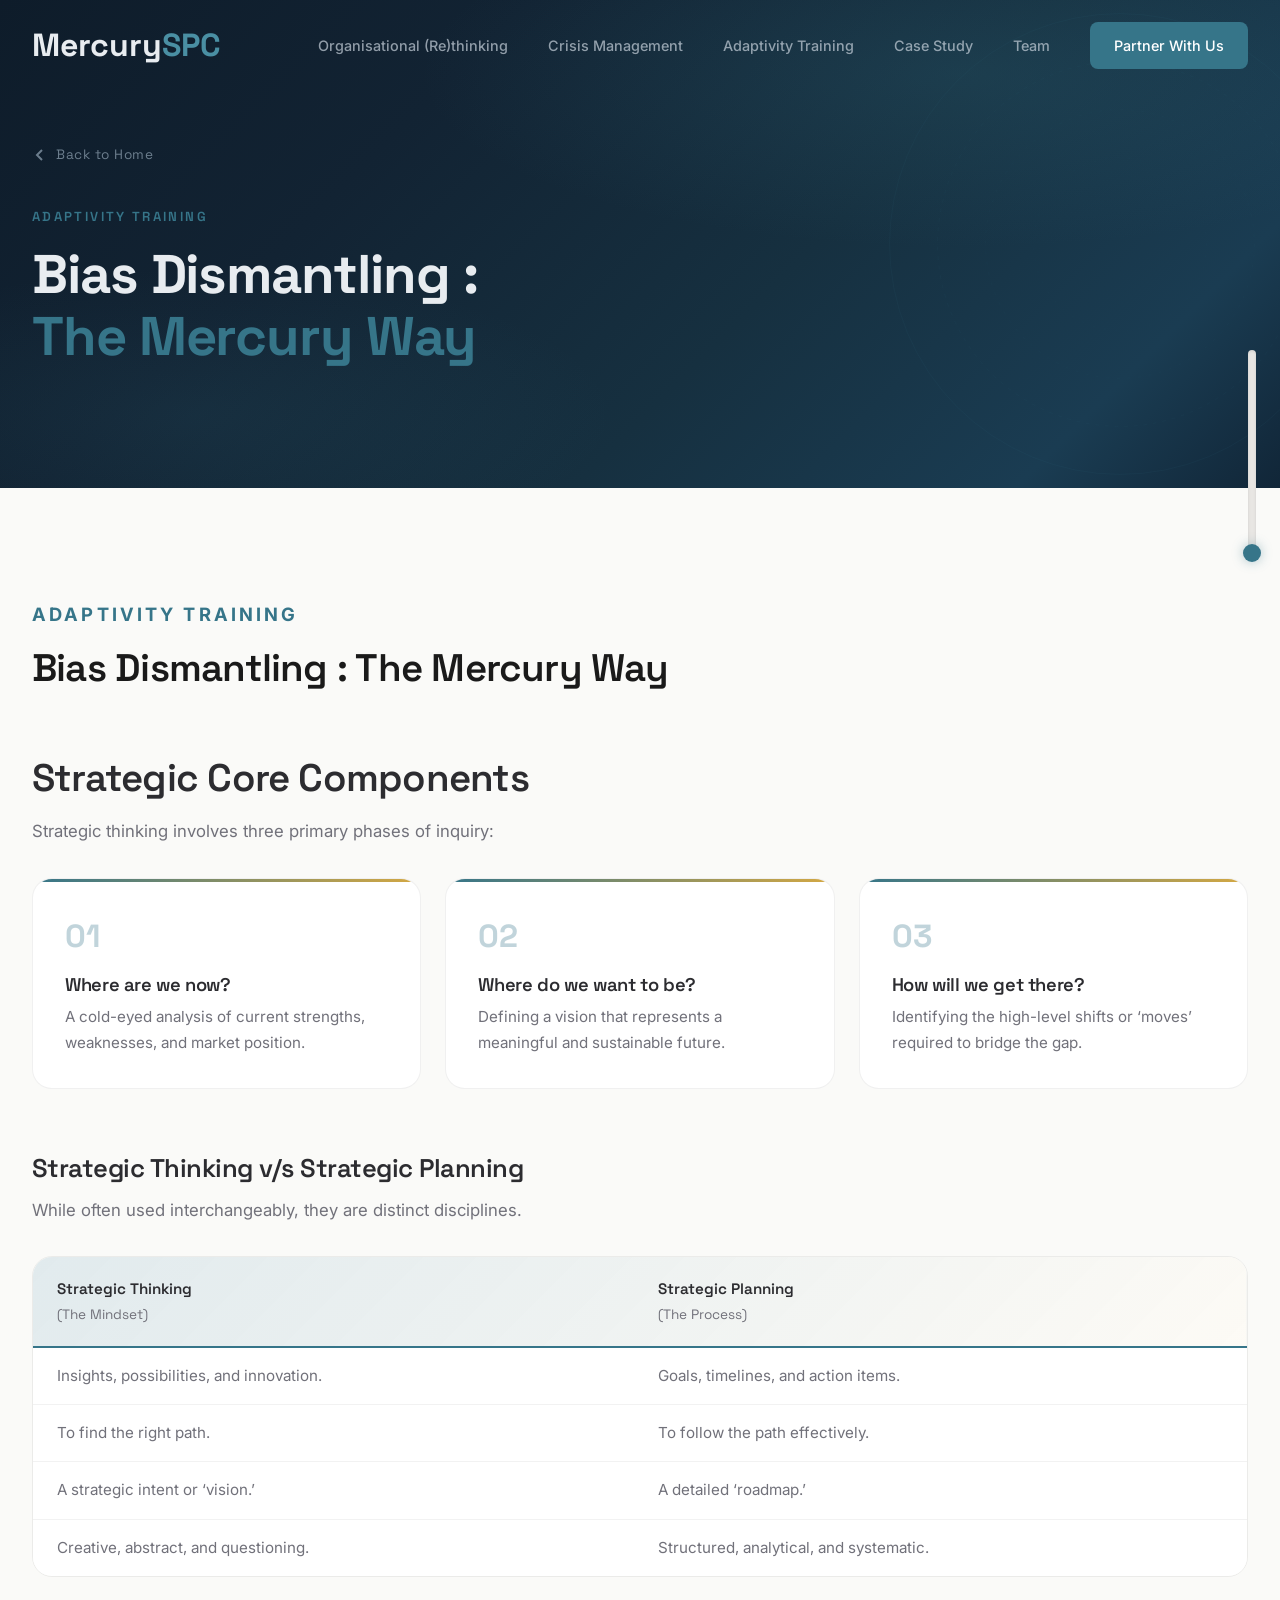
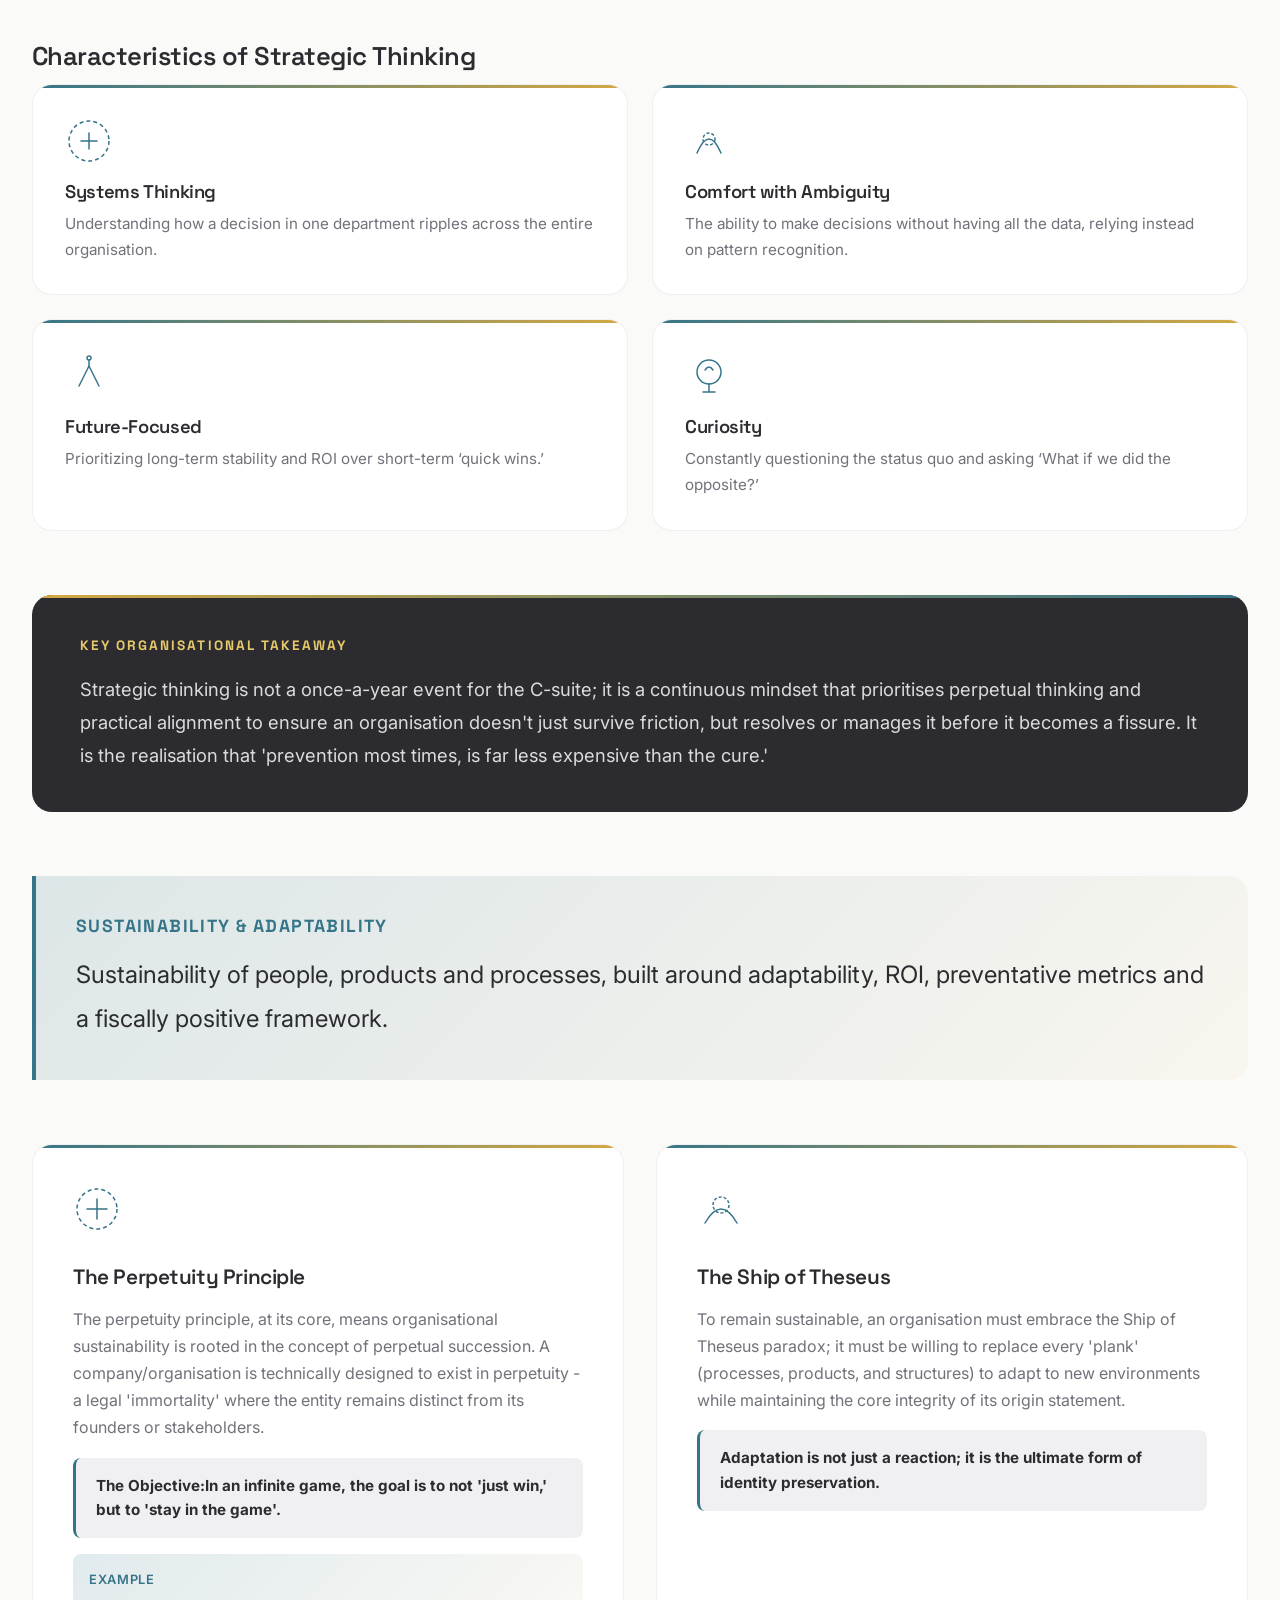
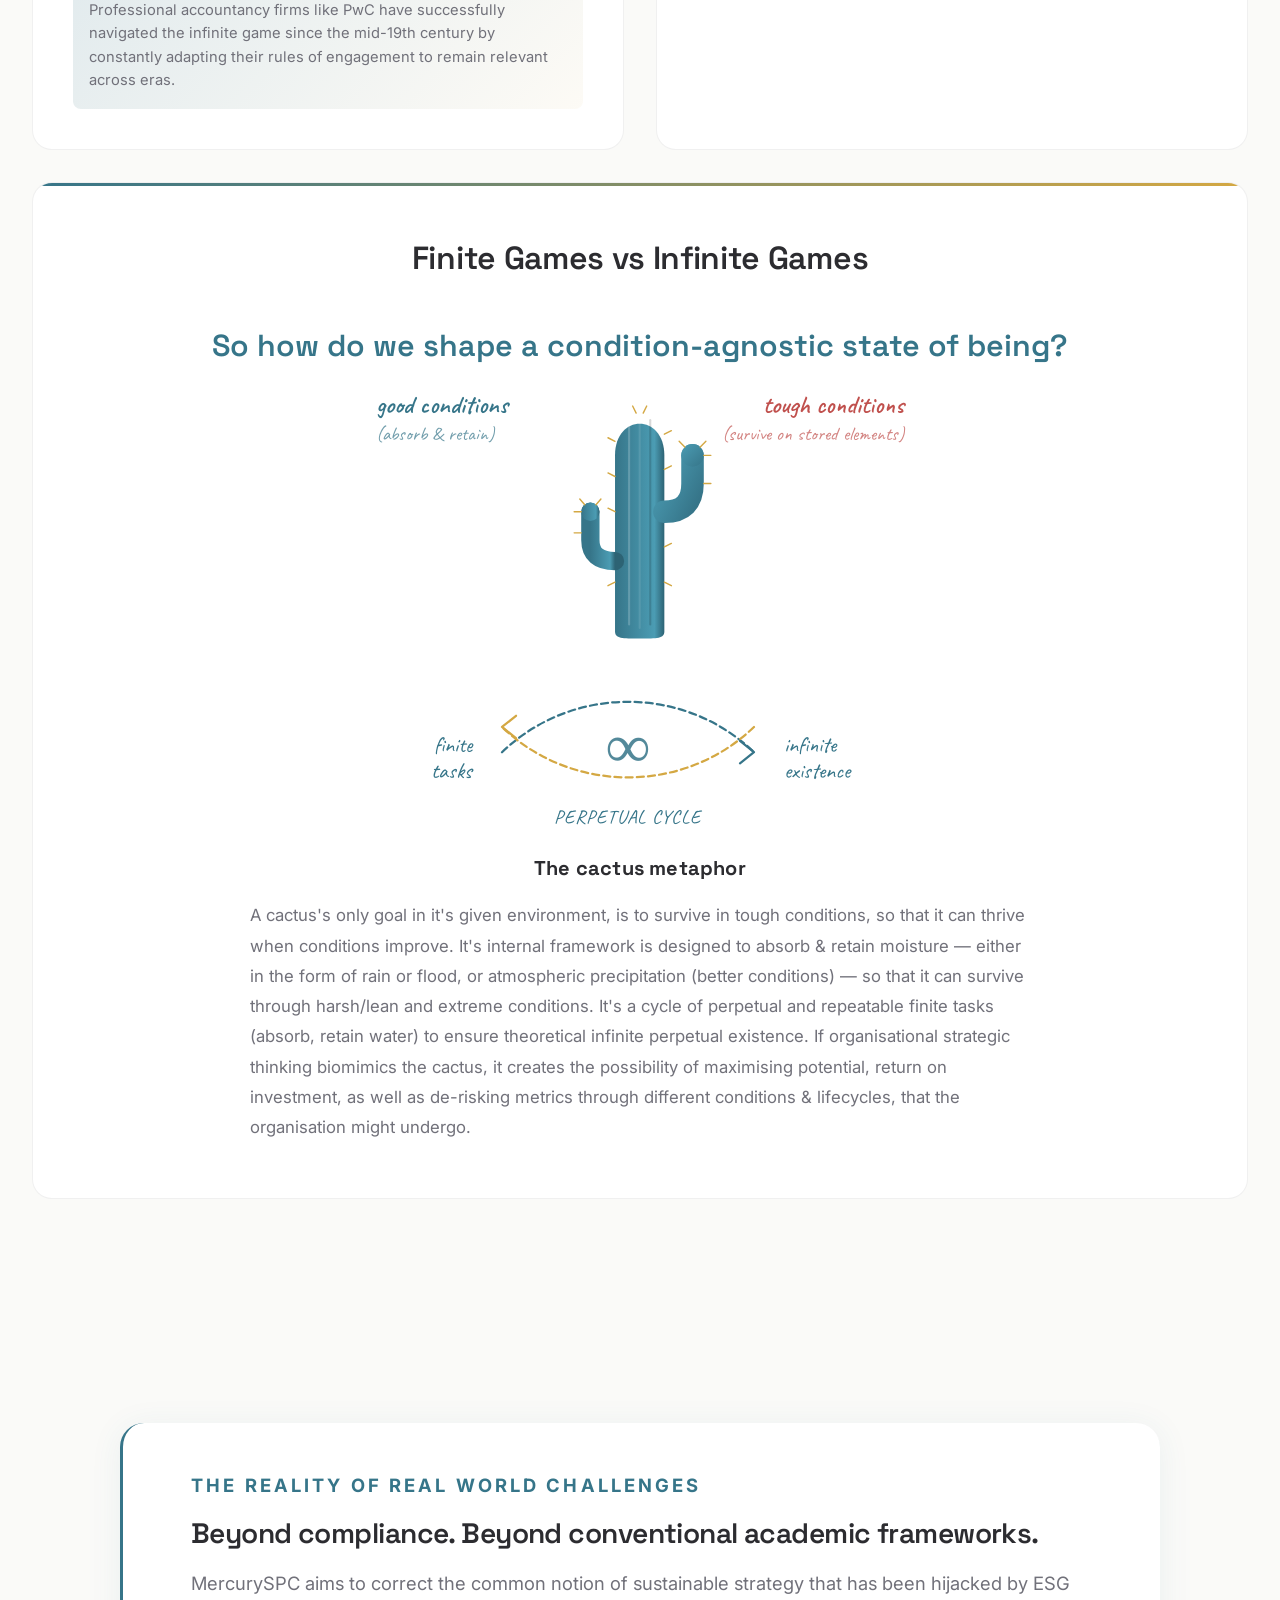
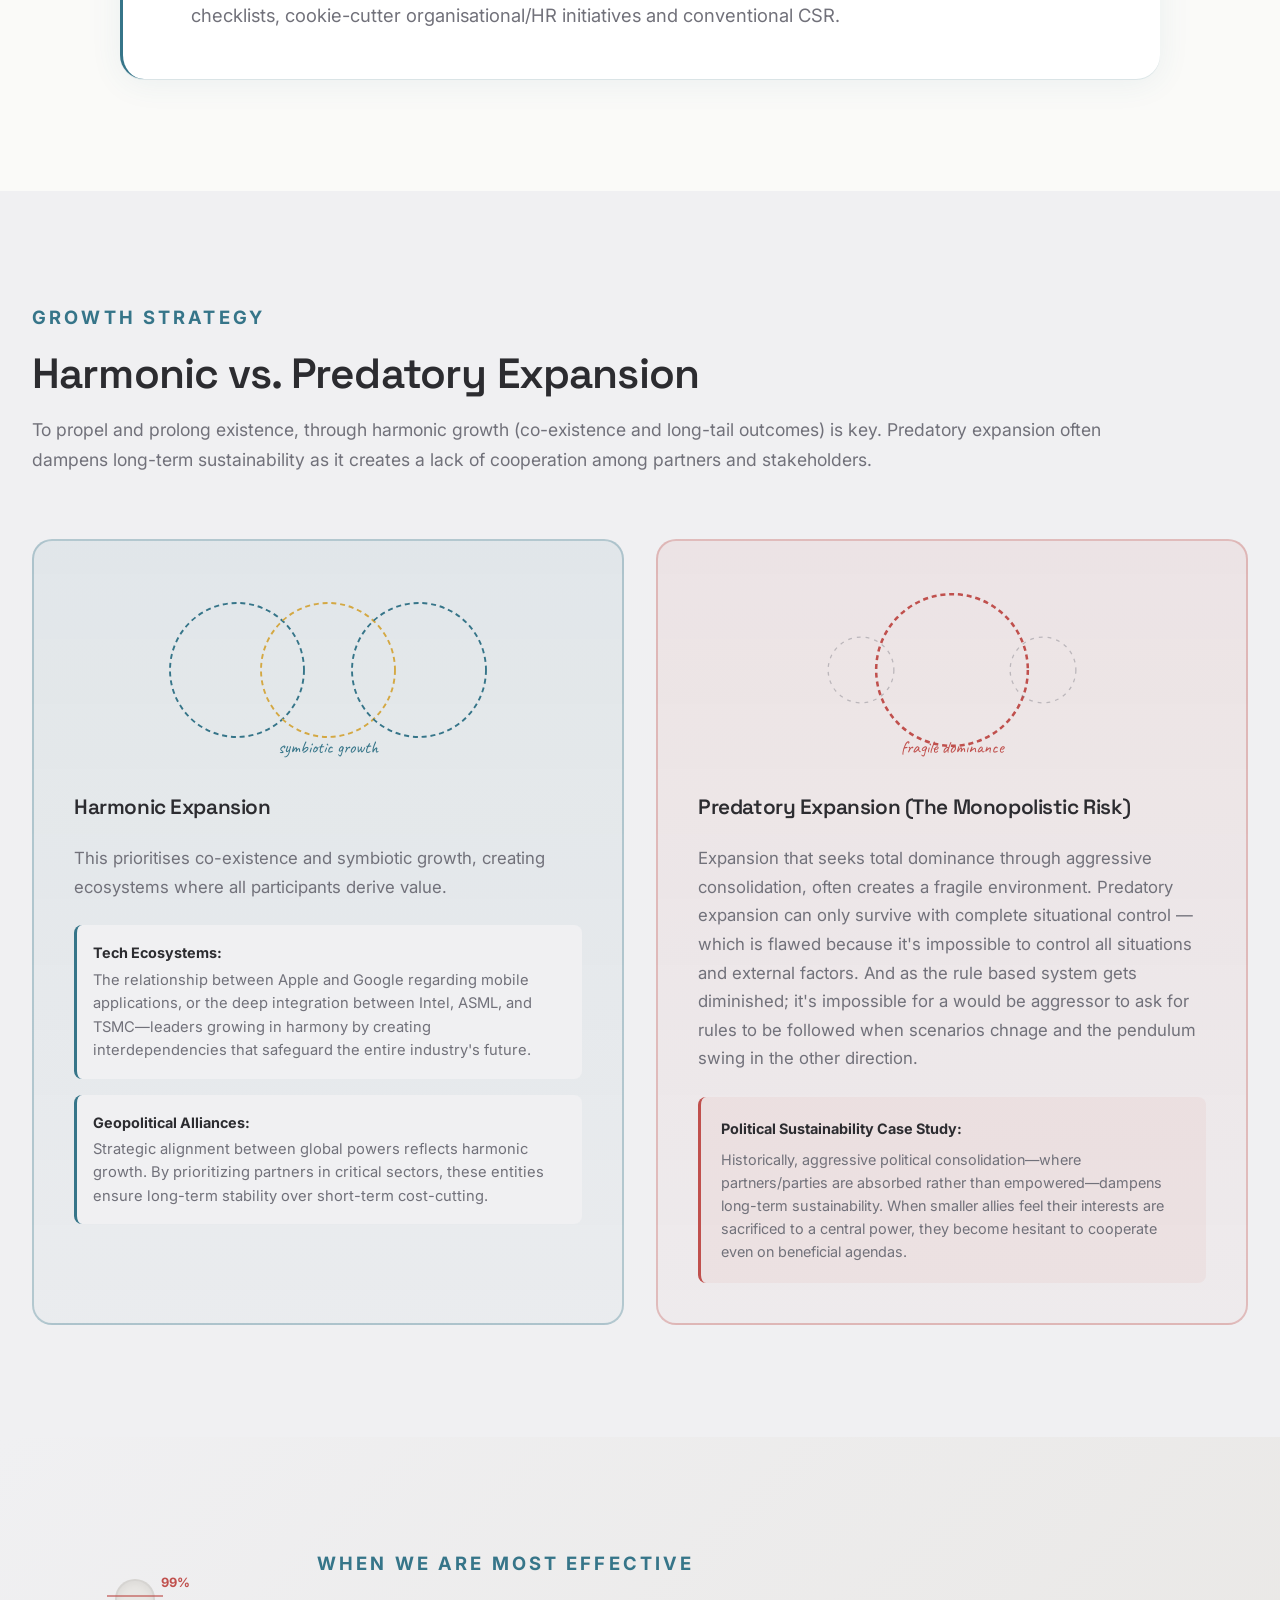
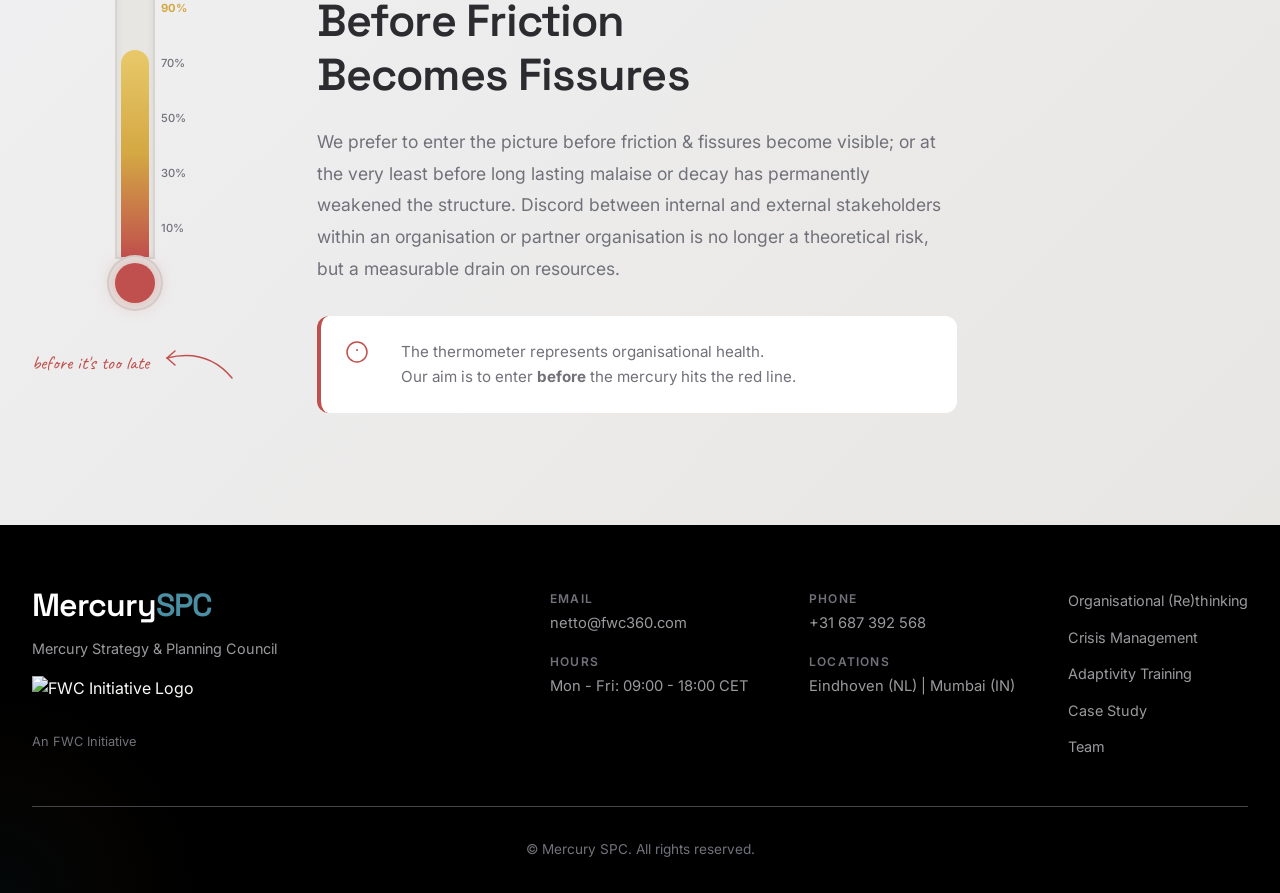
==== commit 9b9f63d3: "Add Explore More section to homepage; add hero to Adaptivity Training page" ====
--- a/adaptivity-training.html
+++ b/adaptivity-training.html
@@ -8,6 +8,71 @@
     <link rel="preconnect" href="https://fonts.gstatic.com" crossorigin>
     <link href="https://fonts.googleapis.com/css2?family=Space+Grotesk:wght@300;400;500;600;700&family=Inter:wght@300;400;500;600;700&family=Caveat:wght@400;500;600;700&display=swap" rel="stylesheet">
     <link rel="stylesheet" href="styles-v2.css">
+    <style>
+        .at-hero {
+            position: relative;
+            padding: 9rem 0 6rem;
+            overflow: hidden;
+            background: linear-gradient(135deg, #0E1C2A 0%, #122333 30%, #163040 60%, #1A3C52 85%, #112638 100%);
+        }
+        .at-hero::before {
+            content: '';
+            position: absolute;
+            inset: 0;
+            background:
+                radial-gradient(ellipse 65% 55% at 75% 15%, rgba(54,117,137,0.20), transparent 65%),
+                radial-gradient(ellipse 55% 50% at 15% 85%, rgba(54,117,137,0.12), transparent 60%);
+            pointer-events: none;
+        }
+        .at-hero-deco {
+            position: absolute;
+            top: 50%;
+            right: -80px;
+            transform: translateY(-50%);
+            width: 480px;
+            height: 480px;
+            opacity: 0.08;
+            pointer-events: none;
+        }
+        .at-hero-content {
+            position: relative;
+            z-index: 2;
+        }
+        .at-hero-back {
+            display: inline-flex;
+            align-items: center;
+            gap: 0.5rem;
+            color: rgba(200,220,235,0.5);
+            font-size: 0.85rem;
+            font-family: var(--font-display);
+            letter-spacing: 0.04em;
+            text-decoration: none;
+            transition: color 0.2s;
+            margin-bottom: 2.5rem;
+        }
+        .at-hero-back:hover { color: var(--teal); }
+        .at-hero-back svg { width: 16px; height: 16px; }
+        .at-hero-label {
+            font-family: var(--font-display);
+            font-size: 0.82rem;
+            font-weight: 600;
+            letter-spacing: 0.18em;
+            text-transform: uppercase;
+            color: var(--teal);
+            margin-bottom: 1rem;
+            display: block;
+        }
+        .at-hero h1 {
+            font-family: var(--font-display);
+            font-size: clamp(2rem, 4.5vw, 3.4rem);
+            font-weight: 700;
+            color: #E8ECF0;
+            line-height: 1.15;
+            margin: 0 0 1.5rem;
+            max-width: 820px;
+        }
+        .at-hero h1 span { color: var(--teal); }
+    </style>
 </head>
 <body>
 
@@ -36,6 +101,28 @@
             <button class="nav-toggle" id="navToggle">MENU</button>
         </div>
     </nav>
+
+    <!-- ==============================
+         HERO
+    ============================== -->
+    <header class="at-hero">
+        <svg class="at-hero-deco" viewBox="0 0 500 500" fill="none" xmlns="http://www.w3.org/2000/svg">
+            <circle cx="250" cy="250" r="240" stroke="var(--teal)" stroke-width="1"/>
+            <circle cx="250" cy="250" r="190" stroke="var(--teal)" stroke-width="0.8" stroke-dasharray="4 6"/>
+            <circle cx="250" cy="250" r="140" stroke="var(--teal)" stroke-width="0.6" stroke-dasharray="3 8"/>
+            <circle cx="250" cy="250" r="90" stroke="var(--teal)" stroke-width="0.5" stroke-dasharray="2 10"/>
+        </svg>
+        <div class="container">
+            <div class="at-hero-content">
+                <a href="index.html" class="at-hero-back">
+                    <svg viewBox="0 0 16 16" fill="none" stroke="currentColor" stroke-width="2"><path d="M10 3L5 8l5 5"/></svg>
+                    Back to Home
+                </a>
+                <span class="at-hero-label">Adaptivity Training</span>
+                <h1>Bias Dismantling :<br><span>The Mercury Way</span></h1>
+            </div>
+        </div>
+    </header>
 
     <!-- ==============================
          SECTION 1 — ADAPTIVITY TRAINING
--- a/styles-v2.css
+++ b/styles-v2.css
@@ -3846,4 +3846,118 @@
  . n a v - c a c t u s   {   d i s p l a y :   i n l i n e - b l o c k   ! i m p o r t a n t ;   h e i g h t :   2 4 p x   ! i m p o r t a n t ;   w i d t h :   a u t o   ! i m p o r t a n t ;   m a x - h e i g h t :   2 4 p x   ! i m p o r t a n t ;   m a x - w i d t h :   2 4 p x   ! i m p o r t a n t ;   v e r t i c a l - a l i g n :   m i d d l e   ! i m p o r t a n t ;   m a r g i n - l e f t :   8 p x   ! i m p o r t a n t ;   t r a n s f o r m :   t r a n s l a t e Y ( - 2 p x )   ! i m p o r t a n t ;   o b j e c t - f i t :   c o n t a i n   ! i m p o r t a n t ;   } 
  @ m e d i a   ( m i n - w i d t h :   1 0 2 5 p x )   {   . n a v - c a c t u s   {   d i s p l a y :   n o n e   ! i m p o r t a n t ;   }   }   
+ 
+ / *   = = = = = = = = = = = = = = = = = = = = = = = = = = = = = = 
+       E X P L O R E   M O R E   S E C T I O N   ( i n d e x . h t m l ) 
+       = = = = = = = = = = = = = = = = = = = = = = = = = = = = = =   * / 
+ . s e c t i o n - e x p l o r e   { 
+         b a c k g r o u n d :   # f 8 f 9 f b ; 
+ } 
+ . e x p l o r e - h e a d e r   { 
+         t e x t - a l i g n :   c e n t e r ; 
+         m a r g i n - b o t t o m :   3 r e m ; 
+ } 
+ . e x p l o r e - t i t l e   { 
+         f o n t - s i z e :   c l a m p ( 1 . 6 r e m ,   3 v w ,   2 . 4 r e m )   ! i m p o r t a n t ; 
+         c o l o r :   # 1 a 1 a 1 a ; 
+ } 
+ . e x p l o r e - g r i d   { 
+         d i s p l a y :   g r i d ; 
+         g r i d - t e m p l a t e - c o l u m n s :   r e p e a t ( 3 ,   1 f r ) ; 
+         g a p :   1 . 5 r e m ; 
+ } 
+ . e x p l o r e - c a r d   { 
+         d i s p l a y :   f l e x ; 
+         f l e x - d i r e c t i o n :   c o l u m n ; 
+         g a p :   0 . 7 5 r e m ; 
+         p a d d i n g :   2 r e m   1 . 8 r e m ; 
+         b a c k g r o u n d :   w h i t e ; 
+         b o r d e r - r a d i u s :   v a r ( - - r a d i u s - m d ) ; 
+         b o r d e r :   1 p x   s o l i d   r g b a ( 0 , 0 , 0 , 0 . 0 7 ) ; 
+         t e x t - d e c o r a t i o n :   n o n e ; 
+         c o l o r :   i n h e r i t ; 
+         t r a n s i t i o n :   t r a n s f o r m   0 . 2 5 s   e a s e ,   b o x - s h a d o w   0 . 2 5 s   e a s e ,   b o r d e r - c o l o r   0 . 2 5 s   e a s e ; 
+         p o s i t i o n :   r e l a t i v e ; 
+         o v e r f l o w :   h i d d e n ; 
+ } 
+ . e x p l o r e - c a r d : h o v e r   { 
+         t r a n s f o r m :   t r a n s l a t e Y ( - 4 p x ) ; 
+         b o x - s h a d o w :   0   1 2 p x   4 0 p x   r g b a ( 0 , 0 , 0 , 0 . 1 0 ) ; 
+         b o r d e r - c o l o r :   v a r ( - - t e a l ) ; 
+ } 
+ . e x p l o r e - c a r d - - a c c e n t   { 
+         b a c k g r o u n d :   v a r ( - - t e a l ) ; 
+         b o r d e r - c o l o r :   v a r ( - - t e a l ) ; 
+         c o l o r :   w h i t e ; 
+ } 
+ . e x p l o r e - c a r d - - a c c e n t   p , 
+ . e x p l o r e - c a r d - - a c c e n t   . e x p l o r e - c a r d - l a b e l   { 
+         c o l o r :   r g b a ( 2 5 5 , 2 5 5 , 2 5 5 , 0 . 7 5 ) ; 
+ } 
+ . e x p l o r e - c a r d - - a c c e n t : h o v e r   { 
+         b a c k g r o u n d :   v a r ( - - t e a l - d a r k ) ; 
+         b o r d e r - c o l o r :   v a r ( - - t e a l - d a r k ) ; 
+         b o x - s h a d o w :   0   1 2 p x   4 0 p x   r g b a ( 5 4 , 1 1 7 , 1 3 7 , 0 . 3 0 ) ; 
+ } 
+ . e x p l o r e - c a r d - - c t a   { 
+         b a c k g r o u n d :   # 1 a 1 a 1 a ; 
+         b o r d e r - c o l o r :   # 1 a 1 a 1 a ; 
+         c o l o r :   w h i t e ; 
+ } 
+ . e x p l o r e - c a r d - - c t a   p , 
+ . e x p l o r e - c a r d - - c t a   . e x p l o r e - c a r d - l a b e l   { 
+         c o l o r :   r g b a ( 2 5 5 , 2 5 5 , 2 5 5 , 0 . 6 ) ; 
+ } 
+ . e x p l o r e - c a r d - - c t a : h o v e r   { 
+         b a c k g r o u n d :   # 2 c 2 c 3 0 ; 
+         b o r d e r - c o l o r :   # 2 c 2 c 3 0 ; 
+         b o x - s h a d o w :   0   1 2 p x   4 0 p x   r g b a ( 0 , 0 , 0 , 0 . 2 5 ) ; 
+ } 
+ . e x p l o r e - c a r d - l a b e l   { 
+         f o n t - f a m i l y :   v a r ( - - f o n t - d i s p l a y ) ; 
+         f o n t - s i z e :   0 . 7 8 r e m ; 
+         f o n t - w e i g h t :   7 0 0 ; 
+         l e t t e r - s p a c i n g :   0 . 1 2 e m ; 
+         c o l o r :   v a r ( - - t e a l ) ; 
+         t e x t - t r a n s f o r m :   u p p e r c a s e ; 
+ } 
+ . e x p l o r e - c a r d   h 3   { 
+         f o n t - f a m i l y :   v a r ( - - f o n t - d i s p l a y ) ; 
+         f o n t - s i z e :   1 . 1 5 r e m ; 
+         f o n t - w e i g h t :   7 0 0 ; 
+         c o l o r :   i n h e r i t ; 
+         m a r g i n :   0 ; 
+         l i n e - h e i g h t :   1 . 3 ; 
+ } 
+ . e x p l o r e - c a r d   p   { 
+         f o n t - s i z e :   0 . 9 r e m ; 
+         c o l o r :   v a r ( - - m u t e d ) ; 
+         l i n e - h e i g h t :   1 . 6 ; 
+         f l e x :   1 ; 
+         m a r g i n :   0 ; 
+ } 
+ . e x p l o r e - a r r o w   { 
+         f o n t - s i z e :   1 . 2 r e m ; 
+         c o l o r :   v a r ( - - t e a l ) ; 
+         t r a n s i t i o n :   t r a n s f o r m   0 . 2 s   e a s e ; 
+         a l i g n - s e l f :   f l e x - e n d ; 
+ } 
+ . e x p l o r e - c a r d - - a c c e n t   . e x p l o r e - a r r o w , 
+ . e x p l o r e - c a r d - - c t a   . e x p l o r e - a r r o w   { 
+         c o l o r :   w h i t e ; 
+ } 
+ . e x p l o r e - c a r d : h o v e r   . e x p l o r e - a r r o w   { 
+         t r a n s f o r m :   t r a n s l a t e X ( 4 p x ) ; 
+ } 
+ @ m e d i a   ( m a x - w i d t h :   1 0 2 4 p x )   { 
+         . e x p l o r e - g r i d   { 
+                 g r i d - t e m p l a t e - c o l u m n s :   r e p e a t ( 2 ,   1 f r ) ; 
+         } 
+ } 
+ @ m e d i a   ( m a x - w i d t h :   6 0 0 p x )   { 
+         . e x p l o r e - g r i d   { 
+                 g r i d - t e m p l a t e - c o l u m n s :   1 f r ; 
+         } 
+ } + 
  
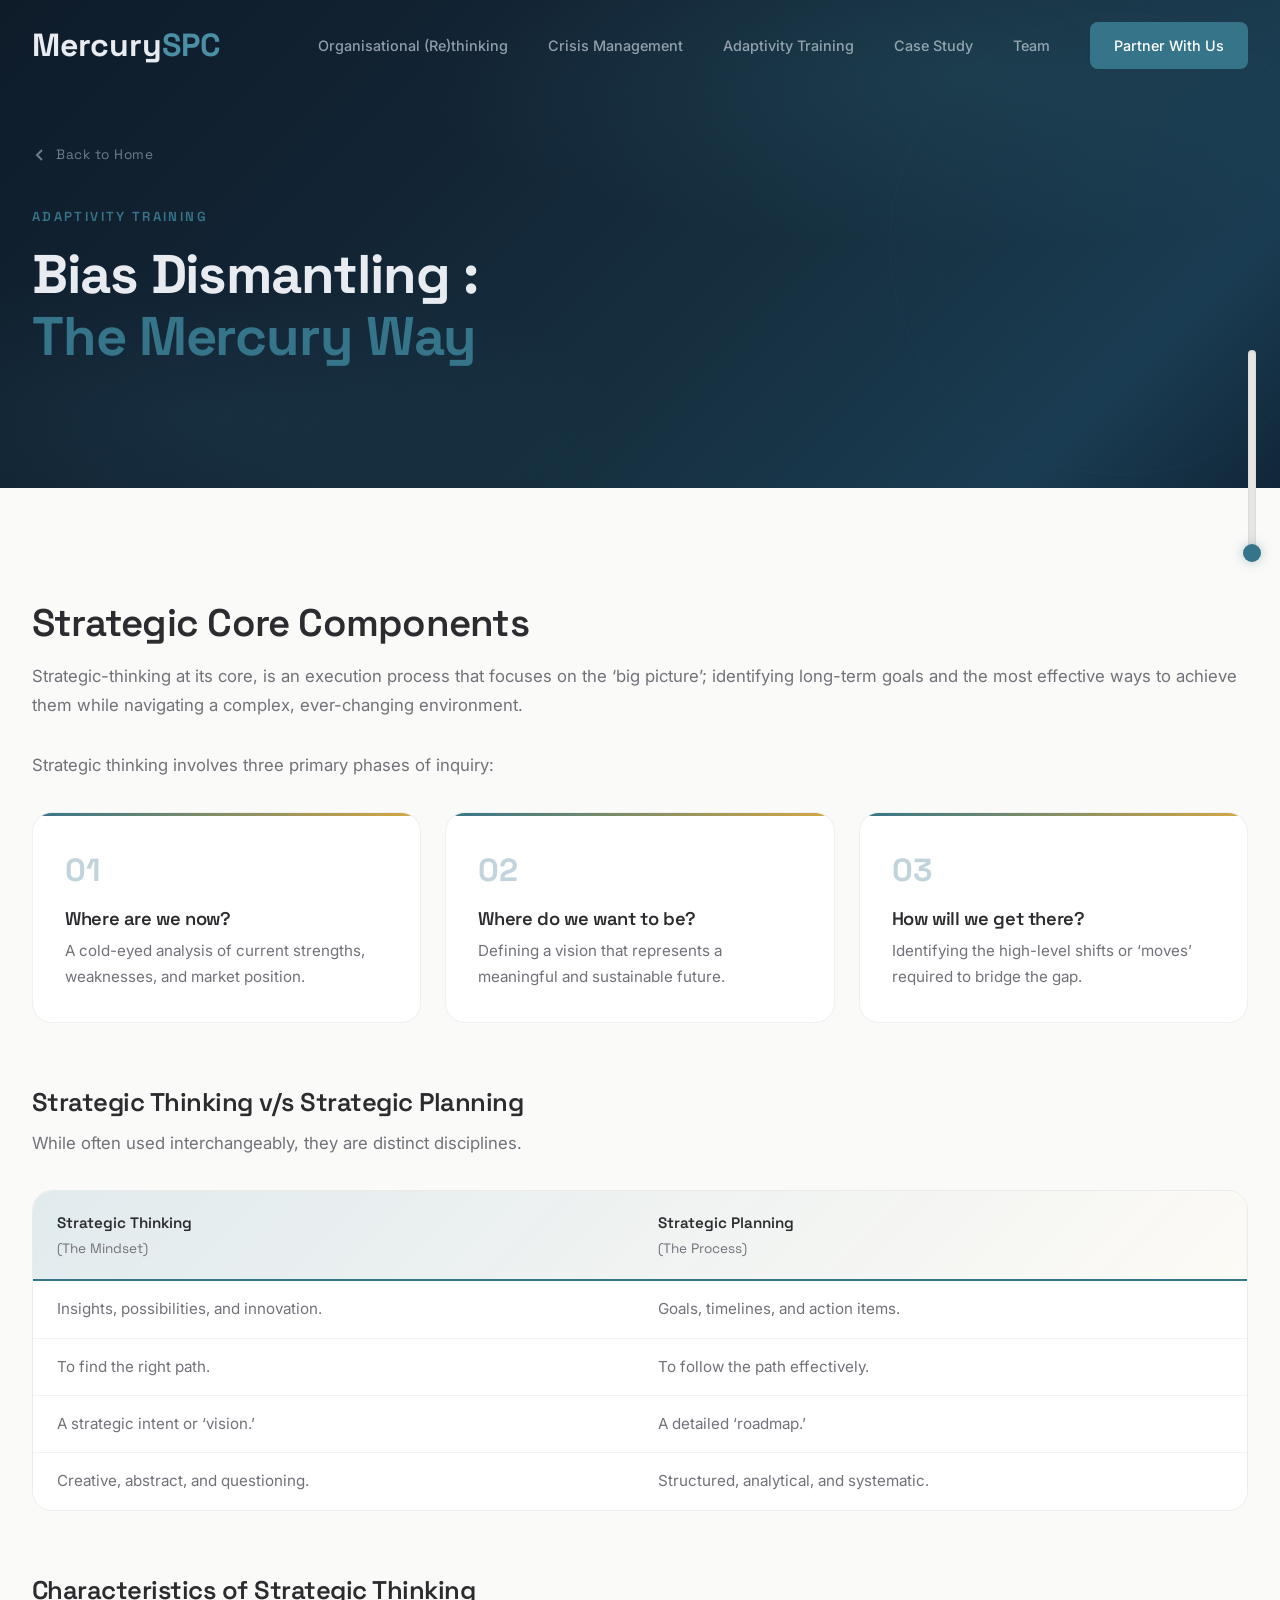
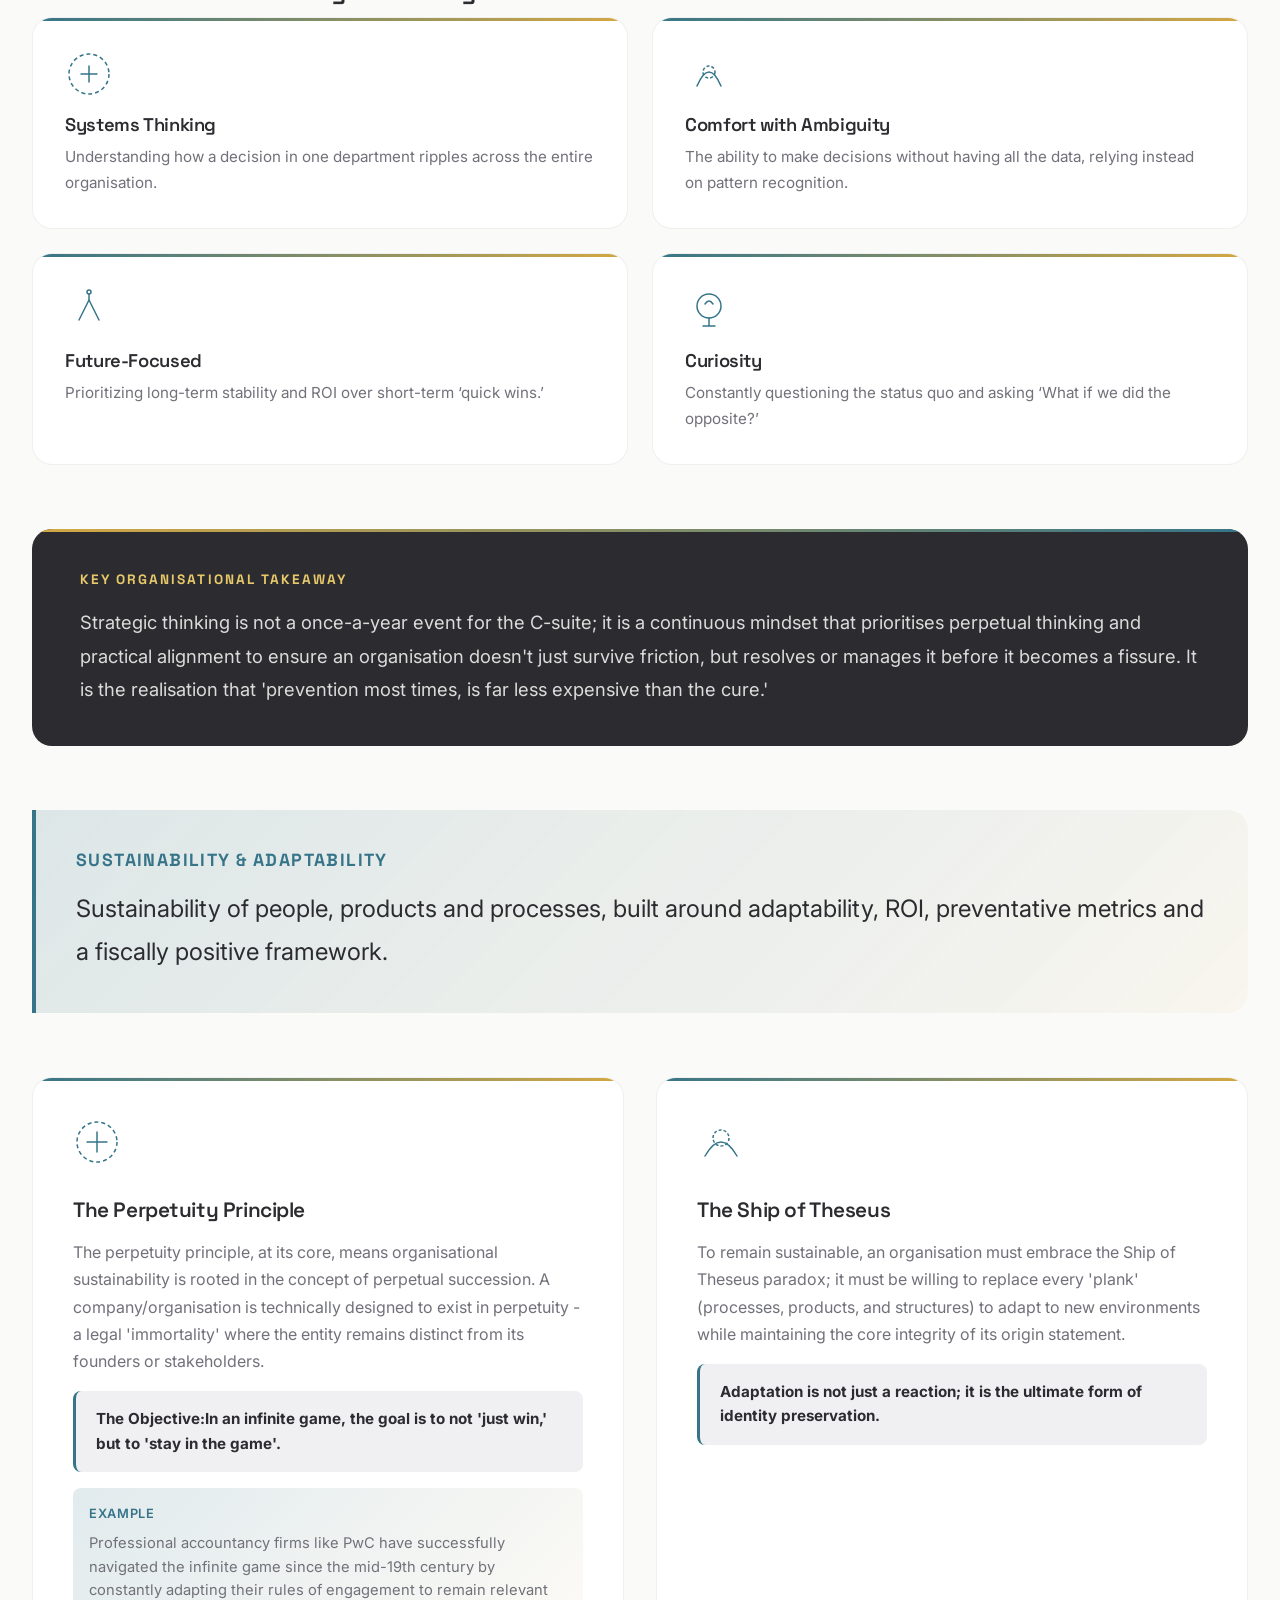
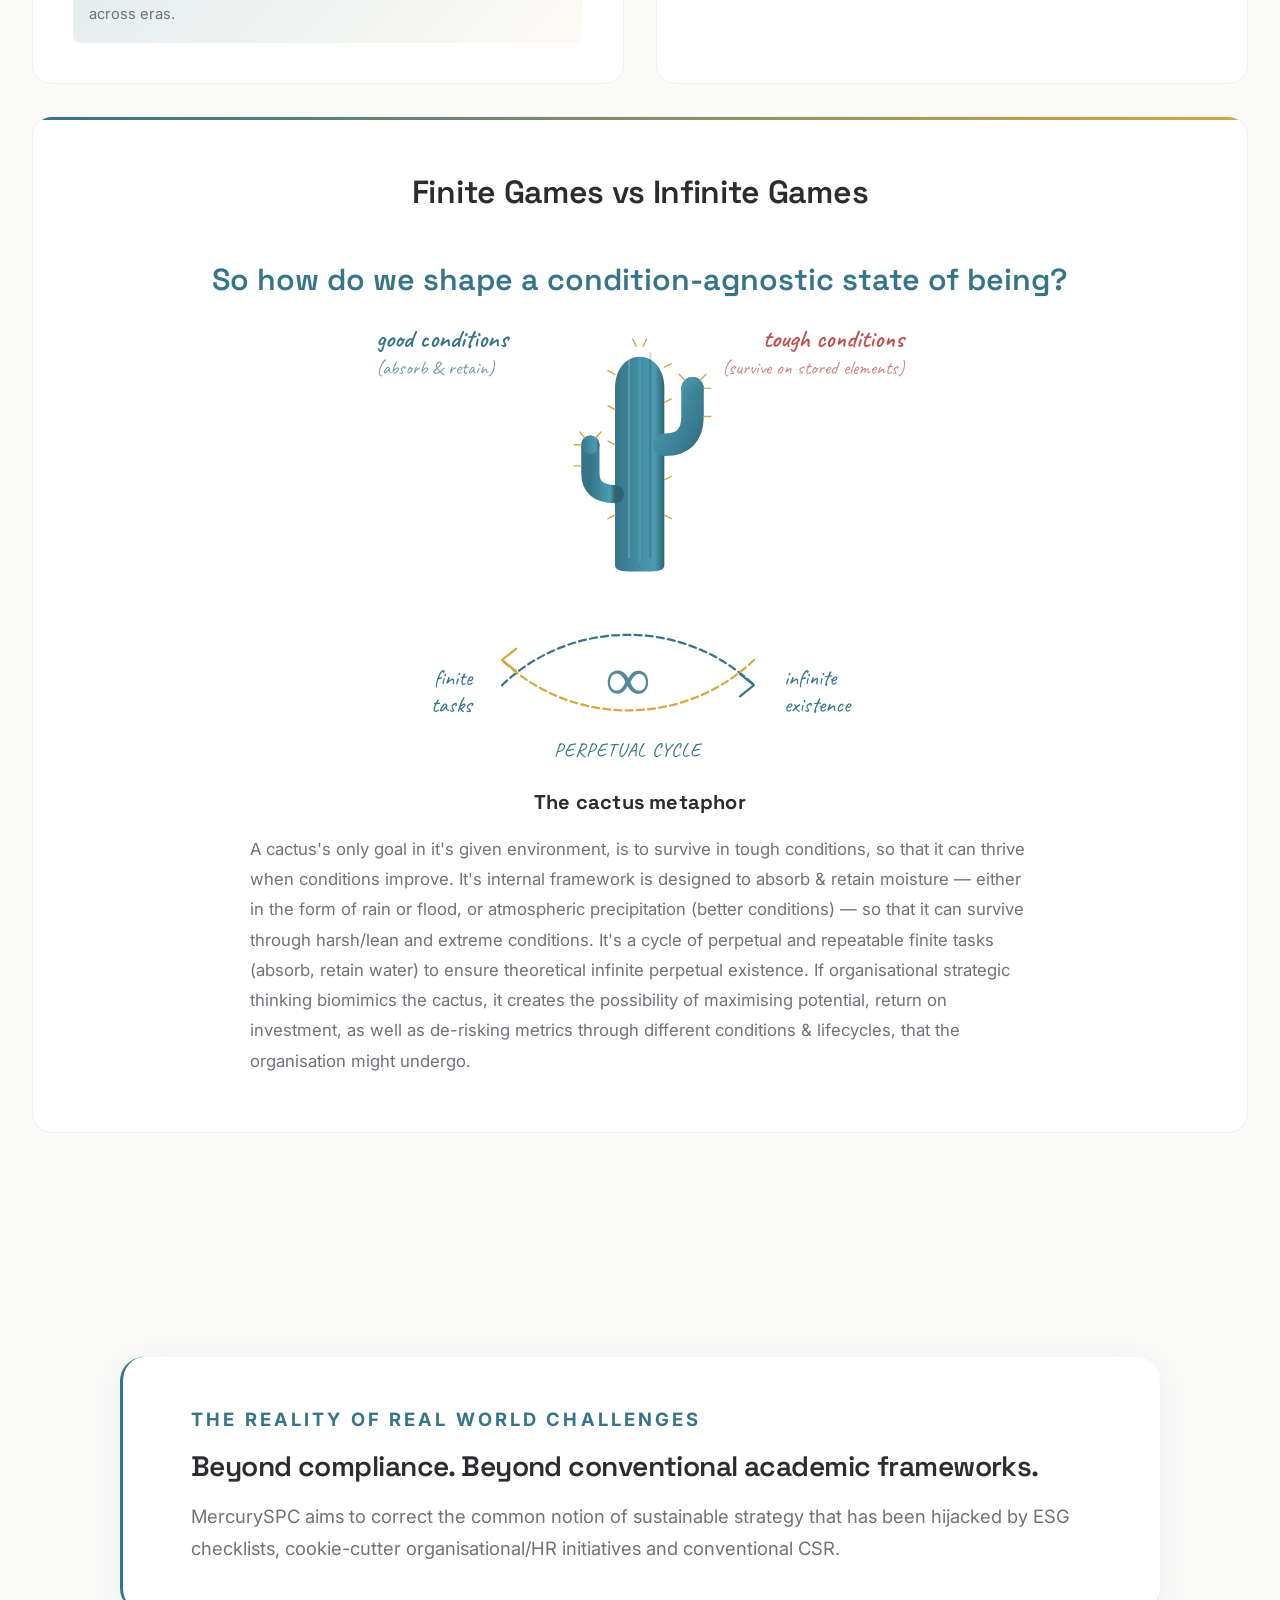
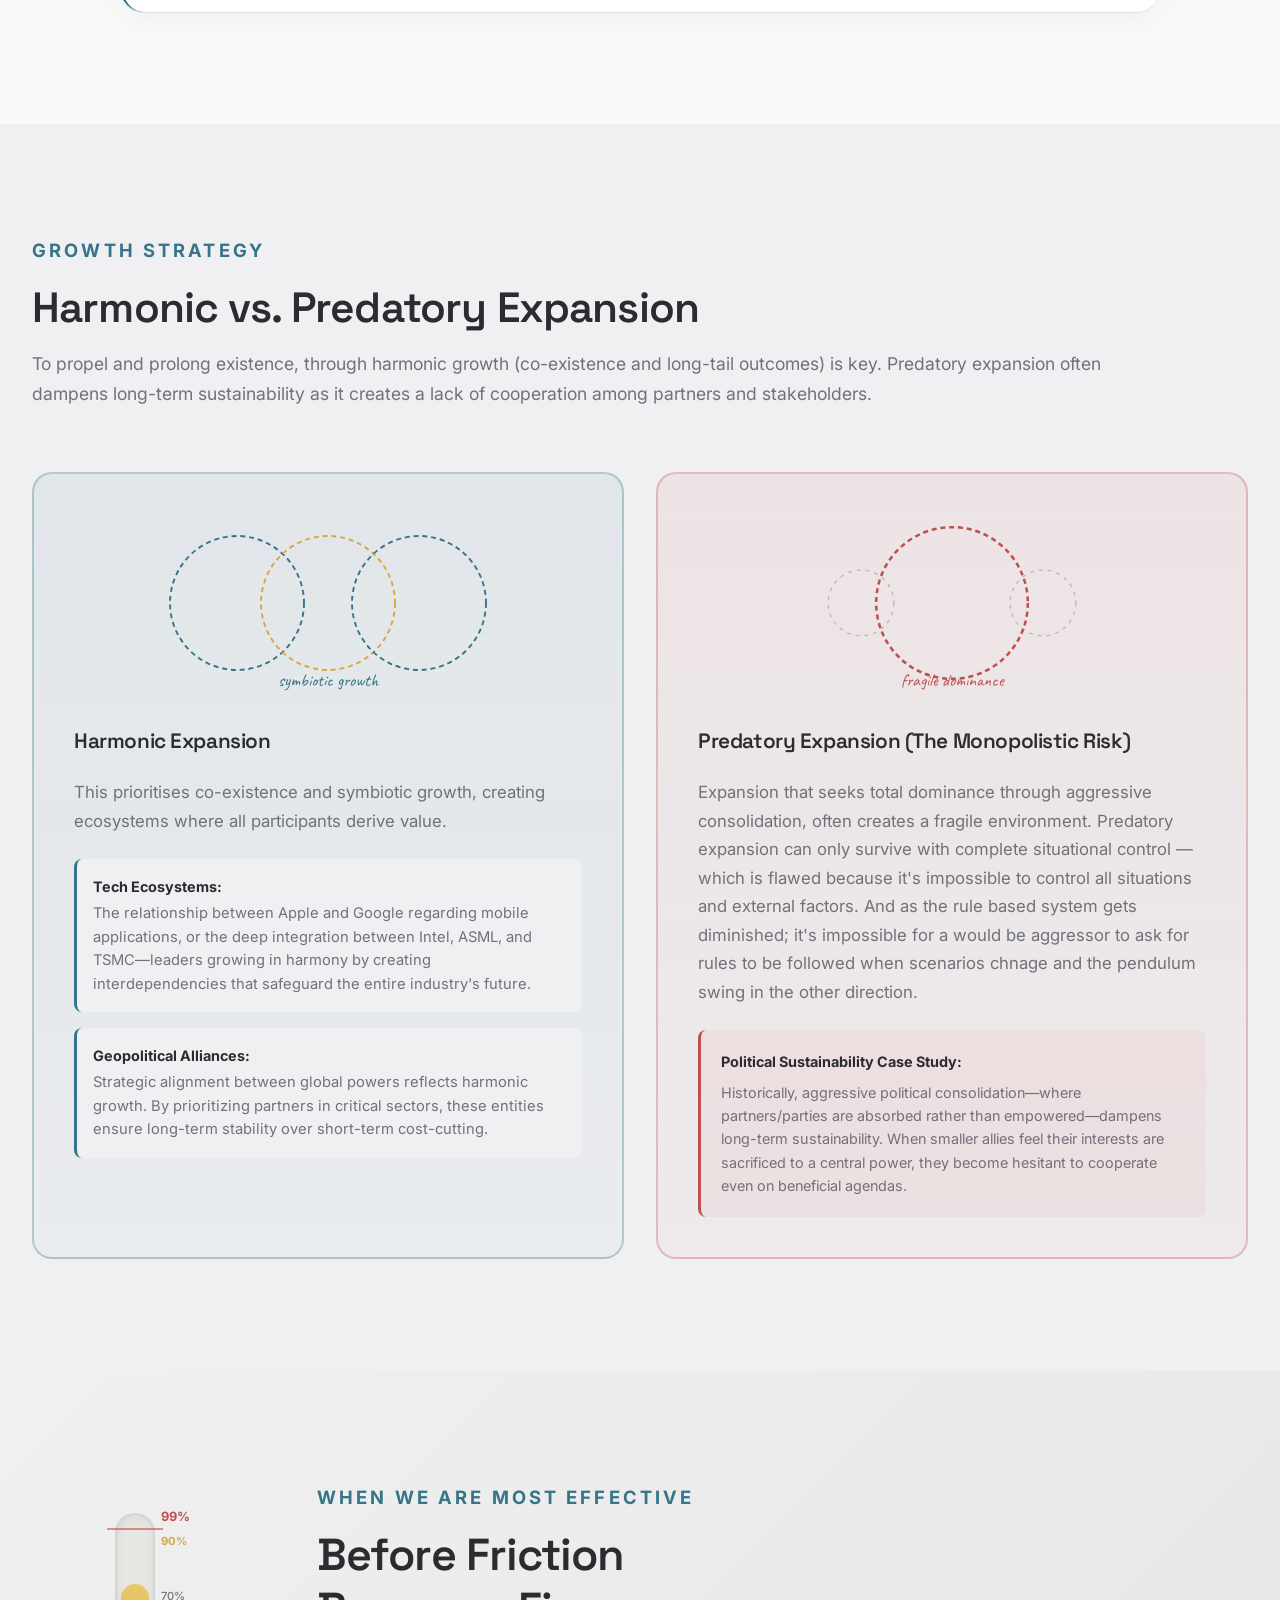
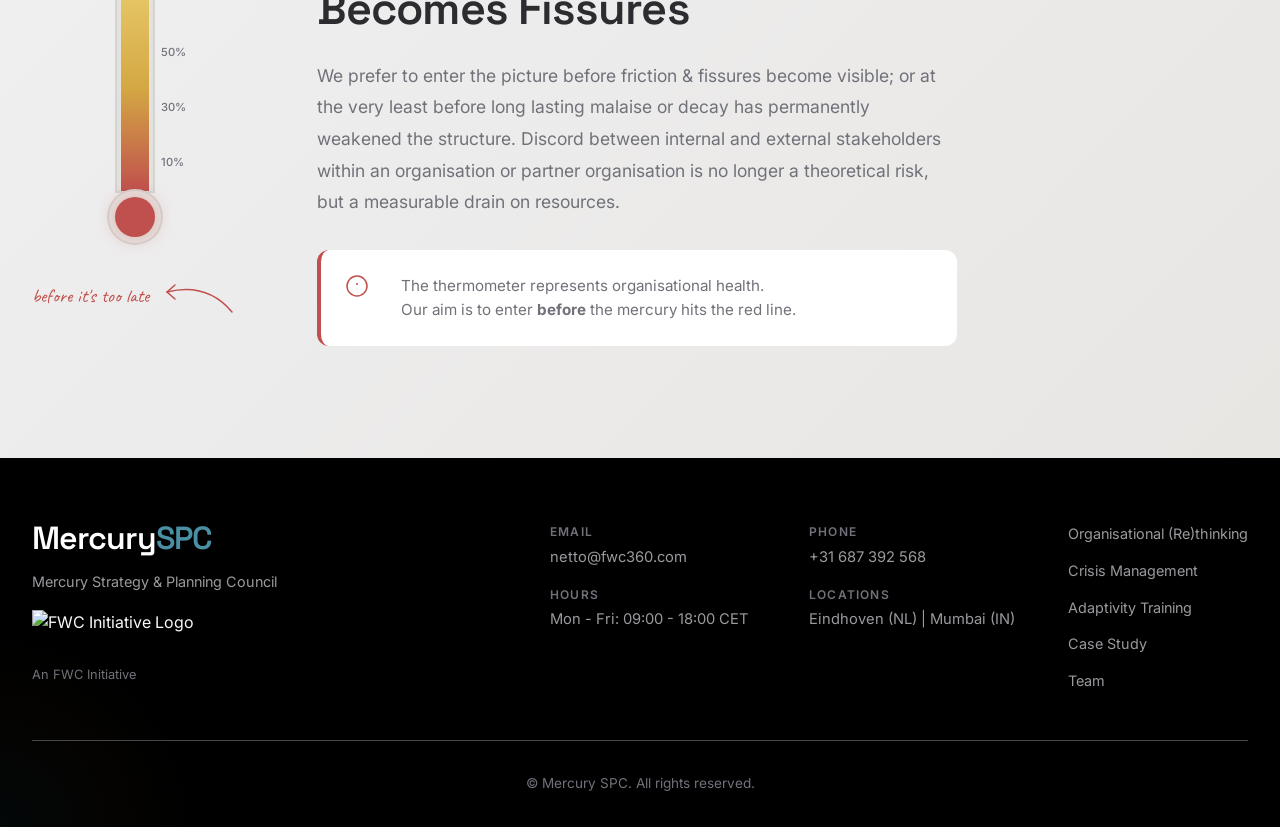
==== commit 43e4a700: "Remove duplicate AT header; update intro text; redesign Explore section as full-width dark list" ====
--- a/adaptivity-training.html
+++ b/adaptivity-training.html
@@ -129,15 +129,12 @@
     ============================== -->
     <section class="section" id="philosophy">
         <div class="container">
-            <div class="section-header">
-                <div class="section-tag">Adaptivity Training</div>
-                <h2 class="section-title philosophy-title" style="color:#1a1a1a;">Bias Dismantling : The Mercury Way</h2>
-            </div>
 
             <!-- The Core Components -->
             <div class="content-block core-components">
                 <h2 class="section-title philosophy-title">Strategic Core Components</h2>
-                <p class="subsection-intro">Strategic thinking involves three primary phases of inquiry:</p>
+                <p class="subsection-intro">Strategic-thinking at its core, is an execution process that focuses on the &lsquo;big picture&rsquo;; identifying long-term goals and the most effective ways to achieve them while navigating a complex, ever-changing environment.</p>
+                <p class="subsection-intro" style="margin-top:1rem;">Strategic thinking involves three primary phases of inquiry:</p>
                 <div class="inquiry-phases">
                     <div class="inquiry-phase">
                         <div class="inquiry-number">01</div>
--- a/styles-v2.css
+++ b/styles-v2.css
@@ -3842,122 +3842,4133 @@
  } 
  
  
- 
- . n a v - c a c t u s   {   d i s p l a y :   i n l i n e - b l o c k   ! i m p o r t a n t ;   h e i g h t :   2 4 p x   ! i m p o r t a n t ;   w i d t h :   a u t o   ! i m p o r t a n t ;   m a x - h e i g h t :   2 4 p x   ! i m p o r t a n t ;   m a x - w i d t h :   2 4 p x   ! i m p o r t a n t ;   v e r t i c a l - a l i g n :   m i d d l e   ! i m p o r t a n t ;   m a r g i n - l e f t :   8 p x   ! i m p o r t a n t ;   t r a n s f o r m :   t r a n s l a t e Y ( - 2 p x )   ! i m p o r t a n t ;   o b j e c t - f i t :   c o n t a i n   ! i m p o r t a n t ;   } 
- @ m e d i a   ( m i n - w i d t h :   1 0 2 5 p x )   {   . n a v - c a c t u s   {   d i s p l a y :   n o n e   ! i m p o r t a n t ;   }   } - 
+ 
+ . n a v - c a c t u s   {   d i s p l a y :   i n l i n e - b l o c k   ! i m p o r t a n t ;   h e i g h t :   2 4 p x   ! i m p o r t a n t ;   w i d t h :   a u t o   ! i m p o r t a n t ;   m a x - h e i g h t :   2 4 p x   ! i m p o r t a n t ;   m a x - w i d t h :   2 4 p x   ! i m p o r t a n t ;   v e r t i c a l - a l i g n :   m i d d l e   ! i m p o r t a n t ;   m a r g i n - l e f t :   8 p x   ! i m p o r t a n t ;   t r a n s f o r m :   t r a n s l a t e Y ( - 2 p x )   ! i m p o r t a n t ;   o b j e c t - f i t :   c o n t a i n   ! i m p o r t a n t ;   } 
+ @ m e d i a   ( m i n - w i d t h :   1 0 2 5 p x )   {   . n a v - c a c t u s   {   d i s p l a y :   n o n e   ! i m p o r t a n t ;   }   } 
+ 
+ 
+ / *   = = = = = = = = = = = = = = = = = = = = = = = = = = = = = = 
+       E X P L O R E   M O R E   S E C T I O N   ( i n d e x . h t m l ) 
+       = = = = = = = = = = = = = = = = = = = = = = = = = = = = = =   * / 
+ . s e c t i o n - e x p l o r e   { 
+         b a c k g r o u n d :   # f 8 f 9 f b ; 
+ } 
+ . e x p l o r e - h e a d e r   { 
+         t e x t - a l i g n :   c e n t e r ; 
+         m a r g i n - b o t t o m :   3 r e m ; 
+ } 
+ . e x p l o r e - t i t l e   { 
+         f o n t - s i z e :   c l a m p ( 1 . 6 r e m ,   3 v w ,   2 . 4 r e m )   ! i m p o r t a n t ; 
+         c o l o r :   # 1 a 1 a 1 a ; 
+ } 
+ . e x p l o r e - g r i d   { 
+         d i s p l a y :   g r i d ; 
+         g r i d - t e m p l a t e - c o l u m n s :   r e p e a t ( 3 ,   1 f r ) ; 
+         g a p :   1 . 5 r e m ; 
+ } 
+ . e x p l o r e - c a r d   { 
+         d i s p l a y :   f l e x ; 
+         f l e x - d i r e c t i o n :   c o l u m n ; 
+         g a p :   0 . 7 5 r e m ; 
+         p a d d i n g :   2 r e m   1 . 8 r e m ; 
+         b a c k g r o u n d :   w h i t e ; 
+         b o r d e r - r a d i u s :   v a r ( - - r a d i u s - m d ) ; 
+         b o r d e r :   1 p x   s o l i d   r g b a ( 0 , 0 , 0 , 0 . 0 7 ) ; 
+         t e x t - d e c o r a t i o n :   n o n e ; 
+         c o l o r :   i n h e r i t ; 
+         t r a n s i t i o n :   t r a n s f o r m   0 . 2 5 s   e a s e ,   b o x - s h a d o w   0 . 2 5 s   e a s e ,   b o r d e r - c o l o r   0 . 2 5 s   e a s e ; 
+         p o s i t i o n :   r e l a t i v e ; 
+         o v e r f l o w :   h i d d e n ; 
+ } 
+ . e x p l o r e - c a r d : h o v e r   { 
+         t r a n s f o r m :   t r a n s l a t e Y ( - 4 p x ) ; 
+         b o x - s h a d o w :   0   1 2 p x   4 0 p x   r g b a ( 0 , 0 , 0 , 0 . 1 0 ) ; 
+         b o r d e r - c o l o r :   v a r ( - - t e a l ) ; 
+ } 
+ . e x p l o r e - c a r d - - a c c e n t   { 
+         b a c k g r o u n d :   v a r ( - - t e a l ) ; 
+         b o r d e r - c o l o r :   v a r ( - - t e a l ) ; 
+         c o l o r :   w h i t e ; 
+ } 
+ . e x p l o r e - c a r d - - a c c e n t   p , 
+ . e x p l o r e - c a r d - - a c c e n t   . e x p l o r e - c a r d - l a b e l   { 
+         c o l o r :   r g b a ( 2 5 5 , 2 5 5 , 2 5 5 , 0 . 7 5 ) ; 
+ } 
+ . e x p l o r e - c a r d - - a c c e n t : h o v e r   { 
+         b a c k g r o u n d :   v a r ( - - t e a l - d a r k ) ; 
+         b o r d e r - c o l o r :   v a r ( - - t e a l - d a r k ) ; 
+         b o x - s h a d o w :   0   1 2 p x   4 0 p x   r g b a ( 5 4 , 1 1 7 , 1 3 7 , 0 . 3 0 ) ; 
+ } 
+ . e x p l o r e - c a r d - - c t a   { 
+         b a c k g r o u n d :   # 1 a 1 a 1 a ; 
+         b o r d e r - c o l o r :   # 1 a 1 a 1 a ; 
+         c o l o r :   w h i t e ; 
+ } 
+ . e x p l o r e - c a r d - - c t a   p , 
+ . e x p l o r e - c a r d - - c t a   . e x p l o r e - c a r d - l a b e l   { 
+         c o l o r :   r g b a ( 2 5 5 , 2 5 5 , 2 5 5 , 0 . 6 ) ; 
+ } 
+ . e x p l o r e - c a r d - - c t a : h o v e r   { 
+         b a c k g r o u n d :   # 2 c 2 c 3 0 ; 
+         b o r d e r - c o l o r :   # 2 c 2 c 3 0 ; 
+         b o x - s h a d o w :   0   1 2 p x   4 0 p x   r g b a ( 0 , 0 , 0 , 0 . 2 5 ) ; 
+ } 
+ . e x p l o r e - c a r d - l a b e l   { 
+         f o n t - f a m i l y :   v a r ( - - f o n t - d i s p l a y ) ; 
+         f o n t - s i z e :   0 . 7 8 r e m ; 
+         f o n t - w e i g h t :   7 0 0 ; 
+         l e t t e r - s p a c i n g :   0 . 1 2 e m ; 
+         c o l o r :   v a r ( - - t e a l ) ; 
+         t e x t - t r a n s f o r m :   u p p e r c a s e ; 
+ } 
+ . e x p l o r e - c a r d   h 3   { 
+         f o n t - f a m i l y :   v a r ( - - f o n t - d i s p l a y ) ; 
+         f o n t - s i z e :   1 . 1 5 r e m ; 
+         f o n t - w e i g h t :   7 0 0 ; 
+         c o l o r :   i n h e r i t ; 
+         m a r g i n :   0 ; 
+         l i n e - h e i g h t :   1 . 3 ; 
+ } 
+ . e x p l o r e - c a r d   p   { 
+         f o n t - s i z e :   0 . 9 r e m ; 
+         c o l o r :   v a r ( - - m u t e d ) ; 
+         l i n e - h e i g h t :   1 . 6 ; 
+         f l e x :   1 ; 
+         m a r g i n :   0 ; 
+ } 
+ . e x p l o r e - a r r o w   { 
+         f o n t - s i z e :   1 . 2 r e m ; 
+         c o l o r :   v a r ( - - t e a l ) ; 
+         t r a n s i t i o n :   t r a n s f o r m   0 . 2 s   e a s e ; 
+         a l i g n - s e l f :   f l e x - e n d ; 
+ } 
+ . e x p l o r e - c a r d - - a c c e n t   . e x p l o r e - a r r o w , 
+ . e x p l o r e - c a r d - - c t a   . e x p l o r e - a r r o w   { 
+         c o l o r :   w h i t e ; 
+ } 
+ . e x p l o r e - c a r d : h o v e r   . e x p l o r e - a r r o w   { 
+         t r a n s f o r m :   t r a n s l a t e X ( 4 p x ) ; 
+ } 
+ @ m e d i a   ( m a x - w i d t h :   1 0 2 4 p x )   { 
+         . e x p l o r e - g r i d   { 
+                 g r i d - t e m p l a t e - c o l u m n s :   r e p e a t ( 2 ,   1 f r ) ; 
+         } 
+ } 
+ @ m e d i a   ( m a x - w i d t h :   6 0 0 p x )   { 
+         . e x p l o r e - g r i d   { 
+                 g r i d - t e m p l a t e - c o l u m n s :   1 f r ; 
+         } 
+ } 
+ 
+
+html {
+    scroll-behavior: smooth;
+    font-size: 16px;
+    overflow-x: hidden;
+}
+
+body {
+    font-family: var(--font-body);
+    background: var(--light);
+    color: var(--dark);
+    line-height: 1.6;
+    -webkit-font-smoothing: antialiased;
+    overflow-x: hidden;
+}
+
+a {
+    color: inherit;
+    text-decoration: none;
+    transition: color 0.3s ease;
+}
+
+img {
+    max-width: 100%;
+    display: block;
+}
+
+.container {
+    max-width: 1280px;
+    margin: 0 auto;
+    padding: 0 2rem;
+}
+
+h1, h2, h3, h4, h5, h6 {
+    font-family: var(--font-display);
+    font-weight: 600;
+    line-height: 1.2;
+    letter-spacing: -0.02em;
+}
+
+/* ============================
+   THERMOMETER PROGRESS BAR
+   ============================ */
+.thermometer-progress {
+    position: fixed;
+    right: 1.5rem;
+    top: 50%;
+    transform: translateY(-50%);
+    z-index: 999;
+    height: 200px;
+    display: flex;
+    align-items: center;
+}
+
+.thermometer-track {
+    width: 8px;
+    height: 100%;
+    background: var(--gray-warm);
+    border-radius: 20px;
+    position: relative;
+    overflow: visible;
+    box-shadow: inset 0 1px 3px rgba(0,0,0,0.1);
+}
+
+.thermometer-fill {
+    position: absolute;
+    bottom: 0;
+    left: 0;
+    width: 100%;
+    height: 0%;
+    border-radius: 20px;
+    background: linear-gradient(to top, var(--teal-light), var(--teal) 60%, var(--teal-dark));
+    transition: height 0.15s ease-out;
+}
+
+.thermometer-bulb {
+    position: absolute;
+    bottom: -12px;
+    left: 50%;
+    transform: translateX(-50%);
+    width: 18px;
+    height: 18px;
+    background: var(--teal);
+    border-radius: 50%;
+    box-shadow: 0 0 12px rgba(54, 117, 137, 0.4);
+}
+
+/* ============================
+   NAVIGATION
+   ============================ */
+.nav {
+    position: fixed;
+    top: 0;
+    left: 0;
+    right: 0;
+    z-index: 1000;
+    padding: 1.25rem 0;
+    background: transparent;
+    backdrop-filter: blur(0px);
+    border-bottom: 1px solid transparent;
+    transition: all 0.4s ease;
+}
+
+.nav.scrolled {
+    background: rgba(250, 250, 248, 0.95);
+    backdrop-filter: blur(20px);
+    border-bottom-color: rgba(0, 0, 0, 0.04);
+    box-shadow: 0 1px 3px rgba(0, 0, 0, 0.05);
+}
+
+.nav.scrolled .logo-text {
+    color: var(--dark);
+}
+
+.nav.scrolled .nav-links a {
+    color: var(--muted);
+}
+
+.nav.scrolled .nav-toggle {
+    color: var(--dark);
+}
+
+.nav-container {
+    max-width: 1280px;
+    margin: 0 auto;
+    padding: 0 2rem;
+    display: flex;
+    align-items: center;
+    justify-content: space-between;
+}
+
+.nav-logo {
+    display: flex;
+    align-items: center;
+}
+
+.logo-text {
+    font-family: var(--font-display);
+    font-size: 2rem;
+    font-weight: 700;
+    color: #E8ECF0;
+    transition: color 0.4s ease;
+}
+
+.logo-spc {
+    color: var(--teal-light);
+}
+
+.logo-badge {
+    display: none;
+}
+
+.nav-links {
+    display: flex;
+    align-items: center;
+    gap: 2.5rem;
+}
+
+.nav-links a {
+    font-size: 0.9rem;
+    font-weight: 500;
+    color: rgba(200, 210, 220, 0.7);
+    transition: color 0.3s ease;
+}
+
+.nav-links a:hover {
+    color: var(--teal);
+}
+
+.nav-cta {
+    background: var(--teal) !important;
+    color: white !important;
+    padding: 0.75rem 1.5rem;
+    border-radius: var(--radius-sm);
+    font-weight: 600;
+}
+
+.nav-cta:hover {
+    background: var(--teal-dark) !important;
+}
+
+.nav-toggle {
+    display: none;
+    background: none;
+    border: none;
+    cursor: pointer;
+    padding: 4px 8px;
+    font-family: var(--font-display);
+    font-size: 0.78rem;
+    font-weight: 700;
+    letter-spacing: 0.12em;
+    color: #E8ECF0;
+}
+
+/* ============================
+   BUTTONS
+   ============================ */
+.btn {
+    display: inline-flex;
+    align-items: center;
+    justify-content: center;
+    padding: 1rem 2rem;
+    font-family: var(--font-body);
+    font-size: 0.95rem;
+    font-weight: 600;
+    border-radius: var(--radius-sm);
+    border: none;
+    cursor: pointer;
+    transition: all 0.3s var(--ease-out);
+}
+
+.btn-primary {
+    background: var(--teal);
+    color: white;
+}
+
+.btn-primary:hover {
+    background: var(--teal-dark);
+    transform: translateY(-2px);
+    box-shadow: 0 10px 40px rgba(54, 117, 137, 0.3);
+}
+
+.btn-large {
+    padding: 1.25rem 3rem;
+    font-size: 1.05rem;
+}
+
+.btn-full {
+    width: 100%;
+}
+
+/* ============================
+   HERO — Mercury Planet
+   ============================ */
+.hero {
+    position: relative;
+    min-height: 100vh;
+    display: flex;
+    align-items: flex-start;
+    justify-content: center;
+    padding: 10rem 0 0;
+    background: #070B10;
+    overflow: hidden;
+}
+
+.hero-bg {
+    position: absolute;
+    inset: 0;
+    background:
+        radial-gradient(ellipse 80% 60% at 50% 100%, rgba(30, 50, 80, 0.5), transparent 70%),
+        radial-gradient(ellipse 60% 40% at 50% 90%, rgba(180, 130, 60, 0.12), transparent 60%);
+    pointer-events: none;
+}
+
+.hero .container {
+    display: flex;
+    flex-direction: column;
+    align-items: center;
+    text-align: center;
+    position: relative;
+    z-index: 2;
+}
+
+.hero-content {
+    text-align: center;
+}
+
+.hero-title {
+    font-size: clamp(3rem, 6vw, 5rem);
+    line-height: 1.05;
+    margin-bottom: 0.4rem;
+    color: #E8ECF0;
+}
+
+.title-line {
+    display: inline;
+}
+
+.title-line.accent {
+    color: #6AAFBF;
+}
+
+.hero-subtitle {
+    font-size: 1.3rem;
+    color: rgba(200, 210, 220, 0.6);
+    line-height: 1.25;
+    font-weight: 500;
+    text-transform: uppercase;
+    letter-spacing: 0.08em;
+    margin-top: 0.1rem;
+    font-style: normal;
+    white-space: nowrap;
+}
+
+
+
+/* === Planet Image — Rising from bottom === */
+.hero-globe-wrap {
+    position: absolute;
+    bottom: 0;
+    left: 50%;
+    transform: translateX(-50%);
+    width: 1000px;
+    height: 520px;
+    overflow: hidden;
+    z-index: 1;
+}
+
+.hero-content {
+    position: absolute;
+    top: 42%;
+    left: 50%;
+    transform: translateX(-50%);
+    z-index: 2;
+    text-align: center;
+    white-space: nowrap;
+}
+
+.hero-planet-img {
+    position: absolute;
+    bottom: 0;
+    left: 50%;
+    transform: translateX(-50%);
+    width: 1000px;
+    height: 1000px;
+    object-fit: contain;
+    object-position: bottom center;
+    display: block;
+    mix-blend-mode: screen;
+    z-index: 1;
+}
+
+@keyframes spin-slow {
+    from { transform: rotate(0deg); }
+    to { transform: rotate(360deg); }
+}
+
+@keyframes spin-reverse {
+    from { transform: rotate(360deg); }
+    to { transform: rotate(0deg); }
+}
+
+.spin-slow {
+    animation: spin-slow 40s linear infinite;
+    transform-origin: center;
+}
+
+.spin-reverse {
+    animation: spin-reverse 55s linear infinite;
+    transform-origin: center;
+}
+
+/* ============================
+   SECTION 2 — ANIMATED INTRO
+   ============================ */
+.section-intro {
+    background: var(--gray-bg);
+    padding: 8rem 0;
+}
+
+.intro-content {
+    text-align: center;
+    margin-bottom: 0;
+}
+
+.intro-title {
+    max-width: 1040px;
+    margin: 0 auto;
+    line-height: 1.15;
+}
+
+.section-intro .title-line {
+    display: block;
+    margin: 0;
+}
+
+.intro-result-driven {
+    display: block;
+    margin-bottom: 1.25rem !important;
+}
+
+.section-intro .accent {
+    color: var(--teal);
+}
+
+.intro-text {
+    max-width: 980px;
+    margin: 2rem auto 0;
+    font-size: clamp(1.2rem, 2vw, 1.45rem);
+    line-height: 1.75;
+    color: #6b7687;
+}
+.section-problem {
+    padding-top: 1.5rem;
+}
+
+/* Section 4 — Beyond Compliance */
+.problem-statement {
+    width: 100%;
+    max-width: 1040px;
+    margin: 0 auto;
+    padding: 3rem 4.25rem;
+    background: #ffffff;
+    border-radius: 1.5rem;
+    border-left: 3px solid var(--teal);
+    box-shadow: 0 4px 32px rgba(54, 117, 138, 0.08), 0 1px 0 rgba(54, 117, 138, 0.12);
+}
+
+.problem-statement .section-tag {
+    color: var(--teal);
+}
+
+.problem-tag {
+    font-size: 1.1rem;
+    font-weight: 700;
+    letter-spacing: 0.14em;
+}
+
+.problem-statement .section-title {
+    color: var(--dark);
+    font-size: clamp(1.5rem, 2.2vw, 2.1rem);
+    font-weight: 600;
+    text-transform: none;
+}
+
+.problem-kicker {
+    font-size: clamp(1.1rem, 2vw, 1.4rem);
+    font-weight: 500;
+    line-height: 1.4;
+    color: var(--teal);
+    margin: 0.5rem 0 0.75rem;
+    text-transform: uppercase;
+    letter-spacing: 0.06em;
+}
+
+.problem-text {
+    font-size: 1.15rem;
+    font-weight: 400;
+    line-height: 1.75;
+    color: var(--muted);
+}
+
+/* ============================
+   SECTIONS — General
+   ============================ */
+.section {
+    padding: 7rem 0;
+}
+
+.section-dark {
+    background: var(--dark);
+    color: var(--light);
+}
+
+.section-gray {
+    background: var(--gray-bg);
+}
+
+.section-header {
+    max-width: 720px;
+    margin-bottom: 4rem;
+}
+
+.section-header-wide {
+    max-width: 1180px;
+}
+
+.section-header.light .section-title,
+.section-header.light .section-desc {
+    color: var(--light);
+}
+
+.section-header.light .section-desc {
+    color: var(--light-muted);
+}
+
+.section-tag {
+    display: inline-block;
+    font-size: 1.15rem;
+    font-weight: 700;
+    text-transform: uppercase;
+    letter-spacing: 0.17em;
+    color: var(--teal);
+    margin-bottom: 1rem;
+}
+
+.section-dark .section-tag {
+    color: var(--gold-light);
+}
+
+.section-title {
+    font-size: clamp(2rem, 4vw, 3rem);
+    margin-bottom: 1rem;
+}
+
+.philosophy-title {
+    font-size: clamp(1.6rem, 3vw, 2.4rem);
+}
+
+.section-header + .strategic-intro-block {
+    margin-top: -1.75rem;
+}
+
+.section-dark .section-title {
+    color: var(--light);
+}
+
+.section-desc {
+    font-size: 1.1rem;
+    color: var(--muted);
+    line-height: 1.7;
+}
+
+/* ============================
+   PHILOSOPHY — Content Block
+   ============================ */
+.content-block {
+    margin-bottom: 4rem;
+}
+
+.highlight-block {
+    background: linear-gradient(135deg, var(--teal-glow), rgba(212, 168, 67, 0.05));
+    border-left: 4px solid var(--teal);
+    padding: 2.5rem;
+    border-radius: 0 var(--radius-lg) var(--radius-lg) 0;
+}
+
+.highlight-block-header {
+    font-family: var(--font-display);
+    font-size: 1.1rem;
+    font-weight: 700;
+    color: var(--teal);
+    text-transform: uppercase;
+    letter-spacing: 0.08em;
+    margin-bottom: 1rem;
+}
+
+.large-text {
+    font-size: 1.5rem;
+    line-height: 1.8;
+    color: var(--dark);
+}
+
+/* Strategic Intro */
+.strategic-intro-block {
+    max-width: 900px;
+}
+
+.strategic-intro-text {
+    font-size: 1.25rem;
+    line-height: 1.8;
+    color: var(--muted);
+}
+
+/* Subsection Titles */
+.subsection-title {
+    font-family: var(--font-display);
+    font-size: 1.6rem;
+    font-weight: 600;
+    color: var(--dark);
+    margin-bottom: 0.75rem;
+}
+
+.subsection-intro {
+    font-size: 1.05rem;
+    color: var(--muted);
+    line-height: 1.7;
+    margin-bottom: 2rem;
+}
+
+/* Inquiry Phases (Core Components) */
+.inquiry-phases {
+    display: grid;
+    grid-template-columns: repeat(3, 1fr);
+    gap: 1.5rem;
+}
+
+.inquiry-phase {
+    background: white;
+    border-radius: var(--radius-lg);
+    padding: 2rem;
+    border: 1px solid rgba(0, 0, 0, 0.06);
+    position: relative;
+    overflow: hidden;
+    transition: all 0.4s var(--ease-out);
+}
+
+.inquiry-phase::before {
+    content: '';
+    position: absolute;
+    top: 0;
+    left: 0;
+    right: 0;
+    height: 3px;
+    background: linear-gradient(90deg, var(--teal), var(--gold));
+}
+
+.inquiry-phase:hover {
+    transform: translateY(-4px);
+    box-shadow: var(--shadow-lg);
+}
+
+.inquiry-number {
+    font-family: var(--font-display);
+    font-size: 2rem;
+    font-weight: 700;
+    color: var(--teal);
+    opacity: 0.3;
+    margin-bottom: 0.75rem;
+}
+
+.inquiry-phase h4 {
+    font-family: var(--font-display);
+    font-size: 1.15rem;
+    font-weight: 600;
+    color: var(--dark);
+    margin-bottom: 0.5rem;
+}
+
+.inquiry-phase p {
+    font-size: 0.95rem;
+    color: var(--muted);
+    line-height: 1.7;
+}
+
+/* Comparison Table */
+.comparison-table-wrap {
+    overflow-x: auto;
+    border-radius: var(--radius-lg);
+    border: 1px solid rgba(0, 0, 0, 0.06);
+}
+
+.comparison-table {
+    width: 100%;
+    border-collapse: collapse;
+    background: white;
+    font-size: 0.95rem;
+}
+
+.comparison-table thead {
+    background: linear-gradient(135deg, var(--teal-glow), rgba(212, 168, 67, 0.05));
+}
+
+.comparison-table th {
+    font-family: var(--font-display);
+    font-weight: 600;
+    color: var(--dark);
+    padding: 1.25rem 1.5rem;
+    text-align: left;
+    border-bottom: 2px solid var(--teal);
+}
+
+.comparison-table th .th-sub {
+    display: block;
+    font-weight: 400;
+    font-size: 0.85rem;
+    color: var(--muted);
+    margin-top: 0.15rem;
+}
+
+.comparison-table td {
+    padding: 1rem 1.5rem;
+    border-bottom: 1px solid rgba(0, 0, 0, 0.05);
+    color: var(--muted);
+    line-height: 1.6;
+}
+
+.comparison-table tbody tr:last-child td {
+    border-bottom: none;
+}
+
+.comparison-table tbody tr:hover {
+    background: rgba(54, 117, 137, 0.03);
+}
+
+.feature-label {
+    font-family: var(--font-display);
+    font-weight: 600;
+    color: var(--dark) !important;
+}
+
+/* Characteristics Grid */
+.characteristics-grid {
+    display: grid;
+    grid-template-columns: repeat(2, 1fr);
+    gap: 1.5rem;
+}
+
+.characteristic-card {
+    background: white;
+    border-radius: var(--radius-lg);
+    padding: 2rem;
+    border: 1px solid rgba(0, 0, 0, 0.06);
+    transition: all 0.4s var(--ease-out);
+    position: relative;
+    overflow: hidden;
+}
+
+.characteristic-card::before {
+    content: '';
+    position: absolute;
+    top: 0;
+    left: 0;
+    right: 0;
+    height: 3px;
+    background: linear-gradient(90deg, var(--teal), var(--gold));
+}
+
+.characteristic-card:hover {
+    transform: translateY(-4px);
+    box-shadow: var(--shadow-lg);
+}
+
+.characteristic-icon {
+    width: 48px;
+    height: 48px;
+    color: var(--teal);
+    margin-bottom: 1rem;
+}
+
+.characteristic-icon svg {
+    width: 48px;
+    height: 48px;
+}
+
+.characteristic-card h4 {
+    font-family: var(--font-display);
+    font-size: 1.15rem;
+    font-weight: 600;
+    color: var(--dark);
+    margin-bottom: 0.5rem;
+}
+
+.characteristic-card p {
+    font-size: 0.95rem;
+    color: var(--muted);
+    line-height: 1.7;
+}
+
+/* Takeaway Block */
+.takeaway-block {
+    margin-bottom: 4rem;
+}
+
+.takeaway-inner {
+    background: var(--dark);
+    color: var(--light);
+    border-radius: var(--radius-lg);
+    padding: 2.5rem 3rem;
+    position: relative;
+    overflow: hidden;
+}
+
+.takeaway-inner::before {
+    content: '';
+    position: absolute;
+    top: 0;
+    left: 0;
+    right: 0;
+    height: 3px;
+    background: linear-gradient(90deg, var(--gold), var(--teal));
+}
+
+.takeaway-label {
+    font-family: var(--font-display);
+    font-size: 0.85rem;
+    font-weight: 700;
+    text-transform: uppercase;
+    letter-spacing: 0.15em;
+    color: var(--gold-light);
+    margin-bottom: 1rem;
+}
+
+.takeaway-inner p {
+    font-size: 1.15rem;
+    line-height: 1.8;
+    color: rgba(250, 250, 248, 0.85);
+}
+
+/* ── Case Study block inside service cards ── */
+.letoff-case-study {
+    margin-top: 2.5rem;
+    border-top: 1px solid rgba(0,0,0,0.08);
+    padding-top: 2rem;
+}
+.letoff-case-tag {
+    display: inline-block;
+    font-family: var(--font-display);
+    font-size: 0.65rem;
+    font-weight: 700;
+    letter-spacing: 0.14em;
+    text-transform: uppercase;
+    color: var(--teal-light);
+    background: rgba(54,117,137,0.08);
+    border: 1px solid rgba(54,117,137,0.2);
+    border-radius: 100px;
+    padding: 0.22rem 0.8rem;
+    margin-bottom: 0.9rem;
+}
+.letoff-case-title {
+    font-family: var(--font-display);
+    font-size: 1.05rem;
+    font-weight: 700;
+    color: var(--dark);
+    margin-bottom: 1.1rem;
+    line-height: 1.3;
+}
+.letoff-case-body p {
+    font-size: 0.92rem;
+    color: var(--muted);
+    line-height: 1.75;
+    margin-bottom: 0.75rem;
+}
+.letoff-case-body p:last-child { margin-bottom: 0; }
+.letoff-case-lessons {
+    margin-top: 1.25rem;
+    background: rgba(212,168,67,0.07);
+    border-left: 3px solid var(--gold);
+    border-radius: 0 var(--radius-sm) var(--radius-sm) 0;
+    padding: 0.9rem 1.1rem;
+    display: flex;
+    gap: 0.75rem;
+    align-items: flex-start;
+}
+.letoff-case-lessons-label {
+    font-family: var(--font-display);
+    font-size: 0.65rem;
+    font-weight: 700;
+    letter-spacing: 0.1em;
+    text-transform: uppercase;
+    color: #9a6c10;
+    white-space: nowrap;
+    padding-top: 0.18rem;
+}
+.letoff-case-lessons p {
+    font-size: 0.88rem;
+    color: var(--muted);
+    line-height: 1.65;
+    margin: 0;
+}
+
+/* Stream Block (Upstream / Downstream banner) */
+.stream-block {
+    margin-bottom: 1.5rem;
+}
+.stream-inner {
+    background: var(--teal);
+    color: #ffffff;
+    border-radius: calc(var(--radius-lg) + 2px);
+    padding: 1.25rem 1.5rem;
+    position: relative;
+    text-align: center;
+    border: 1px solid rgba(0,0,0,0.06);
+}
+.stream-text {
+    font-family: var(--font-display);
+    font-size: 1.05rem;
+    font-weight: 700;
+    letter-spacing: 0.03em;
+    color: #ffffff;
+    margin: 0;
+    text-transform: uppercase;
+    letter-spacing: 0.04em;
+}
+
+.stream-text { display:flex; align-items:center; justify-content:center; gap:0.9rem; flex-wrap:wrap; }
+.stream-left, .stream-right { display:inline-block; }
+.stream-eq {
+    display:inline-block;
+    font-size: 2.4rem;
+    line-height: 1;
+    font-weight: 900;
+    padding: 0 0.35rem;
+}
+.stream-eq { flex: 0 0 auto; }
+
+/* Philosophy Flow */
+.philosophy-flow {
+    display: grid;
+    grid-template-columns: repeat(2, 1fr);
+    gap: 2rem;
+    align-items: stretch;
+}
+
+.pointer-card {
+    background: white;
+    border-radius: var(--radius-lg);
+    padding: 2.5rem;
+    border: 1px solid rgba(0, 0, 0, 0.06);
+    transition: all 0.4s var(--ease-out);
+    position: relative;
+    overflow: hidden;
+}
+
+.philosophy-flow .sketch-panel {
+    grid-column: 1 / -1;
+    margin: 0;
+}
+
+.pointer-card::before {
+    content: '';
+    position: absolute;
+    top: 0;
+    left: 0;
+    right: 0;
+    height: 3px;
+    background: linear-gradient(90deg, var(--teal), var(--gold));
+}
+
+.pointer-card:hover {
+    transform: translateY(-8px);
+    box-shadow: var(--shadow-xl);
+    border-color: transparent;
+}
+
+.pointer-icon {
+    width: 56px;
+    height: 56px;
+    color: var(--teal);
+    margin-bottom: 1.5rem;
+}
+
+.pointer-icon svg {
+    width: 48px;
+    height: 48px;
+}
+
+.pointer-card h3 {
+    font-size: 1.3rem;
+    margin-bottom: 1rem;
+}
+
+.pointer-card p {
+    color: var(--muted);
+    line-height: 1.7;
+    margin-bottom: 1rem;
+}
+
+.card-highlight {
+    background: var(--gray-bg);
+    padding: 1rem 1.25rem;
+    border-radius: var(--radius-sm);
+    border-left: 3px solid var(--teal);
+    font-size: 0.95rem;
+    line-height: 1.6;
+    margin-bottom: 1rem;
+}
+
+.card-example {
+    padding: 1rem;
+    background: linear-gradient(135deg, var(--teal-glow), rgba(212, 168, 67, 0.05));
+    border-radius: var(--radius-sm);
+    font-size: 0.9rem;
+}
+
+.example-label {
+    display: block;
+    font-size: 0.8rem;
+    font-weight: 600;
+    text-transform: uppercase;
+    letter-spacing: 0.05em;
+    color: var(--teal);
+    margin-bottom: 0.5rem;
+}
+
+.card-example p {
+    color: var(--muted);
+    font-size: 0.92rem;
+    line-height: 1.6;
+    margin: 0;
+}
+
+/* ============================
+   SKETCH PANEL (KEPT — Bigger fonts, new theme)
+   ============================ */
+.sketch-panel {
+    margin: 4rem 0;
+    background: white;
+    border-radius: var(--radius-lg);
+    border: 1px solid rgba(0, 0, 0, 0.06);
+    padding: 3.5rem;
+    position: relative;
+    overflow: hidden;
+}
+
+.sketch-panel::before {
+    content: '';
+    position: absolute;
+    top: 0;
+    left: 0;
+    right: 0;
+    height: 3px;
+    background: linear-gradient(90deg, var(--teal), var(--gold));
+}
+
+.sketch-panel-title {
+    font-family: var(--font-display);
+    font-size: 2rem;
+    font-weight: 600;
+    color: var(--dark);
+    text-align: center;
+    margin-bottom: 3rem;
+    letter-spacing: -0.01em;
+}
+
+.cactus-question {
+    margin-top: 1.5rem;
+    font-family: var(--font-display);
+    font-size: clamp(1.4rem, 2.5vw, 1.9rem);
+    font-weight: 600;
+    color: var(--teal);
+    line-height: 1.35;
+    text-align: center;
+}
+
+.cactus-sketch-wrap {
+    margin: 2.5rem auto 1rem;
+    text-align: center;
+    max-width: 640px;
+}
+
+.cactus-sketch-svg {
+    width: 100%;
+    height: auto;
+}
+
+/* Cactus Illustration Layout */
+.cactus-illustration-wrap {
+    margin: 1.5rem auto 0;
+    max-width: 560px;
+}
+
+.cactus-top-labels {
+    display: flex;
+    justify-content: space-between;
+    align-items: flex-end;
+    margin-bottom: -1.5rem;
+    position: relative;
+    z-index: 5;
+    padding: 0 1rem;
+}
+
+.cactus-label {
+    display: flex;
+    flex-direction: column;
+    gap: 0.15rem;
+}
+
+.cactus-label-left {
+    text-align: left;
+}
+
+.cactus-label-right {
+    text-align: right;
+}
+
+.cactus-label-title {
+    font-family: var(--font-sketch);
+    font-size: 1.6rem;
+    font-weight: 600;
+    line-height: 1.2;
+}
+
+.cactus-label-title.good {
+    color: var(--teal);
+}
+
+.cactus-label-title.tough {
+    color: var(--red-glow);
+}
+
+.cactus-label-sub {
+    font-family: var(--font-sketch);
+    font-size: 1.2rem;
+    line-height: 1.2;
+}
+
+.cactus-label-sub.good {
+    color: var(--teal);
+    opacity: 0.7;
+}
+
+.cactus-label-sub.tough {
+    color: var(--red-glow);
+    opacity: 0.7;
+}
+
+.cactus-3d {
+    display: flex;
+    justify-content: center;
+}
+
+.cactus-3d-img {
+    height: 360px;
+    width: auto;
+    object-fit: contain;
+}
+
+.cactus-bottom-labels {
+    display: flex;
+    align-items: center;
+    justify-content: center;
+    gap: 1rem;
+    margin-top: 0.5rem;
+}
+
+.cactus-bottom-label {
+    font-family: var(--font-sketch);
+    font-size: 1.4rem;
+    color: var(--teal);
+    line-height: 1.2;
+    flex-shrink: 0;
+}
+
+.cactus-bottom-label.left {
+    text-align: right;
+}
+
+.cactus-bottom-label.right {
+    text-align: left;
+}
+
+.cactus-cycle-arrow {
+    display: flex;
+    flex-direction: column;
+    align-items: center;
+    width: 280px;
+    padding-top: 0;
+}
+
+.perpetual-arrow-svg {
+    width: 100%;
+    height: auto;
+}
+
+.perpetual-label {
+    font-family: var(--font-sketch);
+    font-size: 1.2rem;
+    color: var(--teal);
+    letter-spacing: 0.05em;
+    margin-top: 0.5rem;
+}
+
+.cactus-kicker {
+    margin-top: 1.25rem;
+    font-family: var(--font-display);
+    font-size: 1.25rem;
+    font-weight: 700;
+    color: var(--dark);
+    text-align: center;
+    letter-spacing: 0.01em;
+}
+
+.cactus-body {
+    margin-top: 1rem;
+    font-size: 1.05rem;
+    line-height: 1.8;
+    color: var(--muted);
+    max-width: 780px;
+    margin-left: auto;
+    margin-right: auto;
+    text-align: left;
+}
+
+.sketch-comparison {
+    display: grid;
+    grid-template-columns: 1fr auto 1fr;
+    gap: 2.5rem;
+    align-items: center;
+    margin-top: 2.5rem;
+}
+
+.sketch-side {
+    text-align: center;
+}
+
+.sketch-circle-label {
+    display: inline-flex;
+    align-items: center;
+    justify-content: center;
+    width: 140px;
+    height: 140px;
+    border-radius: 50%;
+    font-family: var(--font-sketch);
+    font-size: 1.7rem;
+    font-weight: 600;
+    margin-bottom: 1.5rem;
+}
+
+.sketch-circle-label.finite {
+    border: 2px dashed #8B8B8B;
+    color: #6B6B6B;
+    background: rgba(107, 107, 107, 0.05);
+}
+
+.sketch-circle-label.infinite {
+    border: 2px dashed var(--teal);
+    color: var(--teal);
+    background: var(--teal-glow);
+}
+
+.sketch-list {
+    list-style: none;
+    padding: 0;
+    margin: 0;
+    text-align: left;
+    display: inline-block;
+}
+
+.sketch-list li {
+    font-family: var(--font-sketch);
+    font-size: 1.35rem;
+    color: var(--muted);
+    padding: 0.4rem 0;
+    padding-left: 1.5rem;
+    position: relative;
+}
+
+.sketch-list li::before {
+    content: '~';
+    position: absolute;
+    left: 0;
+    color: var(--teal);
+    font-weight: bold;
+}
+
+.sketch-vs {
+    display: flex;
+    flex-direction: column;
+    align-items: center;
+    gap: 0.5rem;
+}
+
+.sketch-arrow-down {
+    width: 60px;
+    height: 120px;
+}
+
+.sketch-handwriting {
+    font-family: var(--font-sketch);
+    font-size: 1.3rem;
+    color: var(--teal);
+}
+
+.sketch-handwriting.light {
+    color: rgba(255, 255, 255, 0.7);
+}
+
+.sketch-annotation-inline {
+    margin-top: 2.5rem;
+    padding: 1.5rem 2rem;
+    background: linear-gradient(135deg, rgba(54, 117, 137, 0.05), rgba(212, 168, 67, 0.05));
+    border-radius: var(--radius-md);
+    border-left: 3px solid var(--teal);
+}
+
+.sketch-annotation-inline .sketch-handwriting {
+    font-family: var(--font-body);
+    font-size: 1.2rem;
+    color: var(--dark);
+    line-height: 1.7;
+    font-style: normal;
+}
+
+/* ============================
+   GROWTH STRATEGY — Expansion Grid
+   ============================ */
+.expansion-grid {
+    display: grid;
+    grid-template-columns: repeat(2, 1fr);
+    gap: 2rem;
+}
+
+.expansion-card {
+    background: white;
+    border-radius: var(--radius-lg);
+    padding: 2.5rem;
+    border: 2px solid rgba(0, 0, 0, 0.06);
+    transition: all 0.4s var(--ease-out);
+}
+
+.expansion-card:hover {
+    transform: translateY(-4px);
+    box-shadow: var(--shadow-lg);
+}
+
+.expansion-positive {
+    background: linear-gradient(180deg, rgba(54, 117, 137, 0.08) 0%, rgba(54, 117, 137, 0.03) 100%);
+    border-color: rgba(54, 117, 137, 0.3);
+}
+
+.expansion-positive:hover {
+    border-color: var(--teal);
+    background: linear-gradient(180deg, rgba(54, 117, 137, 0.12) 0%, rgba(54, 117, 137, 0.05) 100%);
+}
+
+.expansion-warning {
+    background: linear-gradient(180deg, rgba(192, 80, 77, 0.08) 0%, rgba(192, 80, 77, 0.03) 100%);
+    border-color: rgba(192, 80, 77, 0.3);
+}
+
+.expansion-warning:hover {
+    border-color: var(--red-glow);
+    background: linear-gradient(180deg, rgba(192, 80, 77, 0.12) 0%, rgba(192, 80, 77, 0.05) 100%);
+}
+
+.expansion-header {
+    display: flex;
+    align-items: center;
+    gap: 1rem;
+    margin-bottom: 1.5rem;
+}
+
+.expansion-icon {
+    width: 48px;
+    height: 48px;
+    border-radius: var(--radius-sm);
+    display: flex;
+    align-items: center;
+    justify-content: center;
+}
+
+.expansion-icon.positive {
+    background: rgba(54, 117, 137, 0.1);
+    color: var(--teal);
+}
+
+.expansion-icon.warning {
+    background: rgba(192, 80, 77, 0.1);
+    color: var(--red-glow);
+}
+
+.expansion-icon svg {
+    width: 24px;
+    height: 24px;
+}
+
+.expansion-card h3 {
+    font-size: 1.3rem;
+}
+
+.expansion-intro {
+    color: var(--muted);
+    line-height: 1.7;
+    margin-bottom: 1.5rem;
+    font-size: 1.05rem;
+}
+
+.expansion-examples {
+    display: flex;
+    flex-direction: column;
+    gap: 1rem;
+}
+
+.example-item {
+    padding: 1rem;
+    background: var(--gray-bg);
+    border-radius: var(--radius-sm);
+    border-left: 3px solid var(--teal);
+}
+
+.example-item strong {
+    display: block;
+    font-size: 0.9rem;
+    margin-bottom: 0.25rem;
+}
+
+.example-item p {
+    margin: 0;
+    color: var(--muted);
+    line-height: 1.6;
+    font-size: 0.92rem;
+}
+
+.expansion-warning-box {
+    padding: 1.25rem;
+    background: rgba(192, 80, 77, 0.06);
+    border-radius: var(--radius-sm);
+    border-left: 3px solid var(--red-glow);
+    font-size: 0.9rem;
+    color: var(--muted);
+}
+
+.expansion-warning-box strong {
+    color: var(--dark);
+    display: block;
+    margin-bottom: 0.5rem;
+}
+
+.expansion-warning-box p {
+    margin: 0;
+    line-height: 1.6;
+}
+
+.sketch-interconnect {
+    margin-bottom: 1.5rem;
+    margin-top: 0;
+    text-align: center;
+}
+
+.sketch-interconnect svg {
+    width: 364px;
+    height: 183px;
+}
+
+/* ============================
+   WHAT WE DO
+   ============================ */
+.what-we-do-desc {
+    font-size: 1.2rem;
+    line-height: 1.85;
+    max-width: 1180px;
+}
+
+.objectives-section {
+    background: var(--dark);
+    border-radius: var(--radius-xl);
+    padding: 3.5rem;
+    color: white;
+}
+
+.objectives-title {
+    font-size: 1.8rem;
+    margin-bottom: 1rem;
+}
+
+.objectives-intro {
+    color: var(--light-muted);
+    font-size: 1.1rem;
+    margin-bottom: 2.5rem;
+    line-height: 1.7;
+}
+
+.objectives-grid {
+    display: grid;
+    grid-template-columns: repeat(2, 1fr);
+    gap: 2rem;
+    margin-bottom: 2.5rem;
+}
+
+.objective-card {
+    background: var(--dark-card);
+    padding: 2rem;
+    border-radius: var(--radius-md);
+    border: 1px solid var(--dark-border);
+    transition: all 0.3s ease;
+}
+
+.objective-card:hover {
+    border-color: var(--teal);
+    transform: translateY(-4px);
+}
+
+.objective-number {
+    font-family: var(--font-display);
+    font-size: 2rem;
+    font-weight: 700;
+    color: var(--gold);
+    opacity: 0.7;
+    margin-bottom: 1rem;
+}
+
+.objective-card h4 {
+    font-size: 1.2rem;
+    margin-bottom: 0.75rem;
+}
+
+.objective-card p {
+    color: var(--light-muted);
+    line-height: 1.6;
+    font-size: 0.95rem;
+}
+
+.objectives-summary {
+    background: rgba(54, 117, 137, 0.15);
+    padding: 1.5rem 2rem;
+    border-radius: var(--radius-md);
+    border-left: 4px solid var(--teal);
+}
+
+.objectives-summary p {
+    color: var(--light);
+    font-size: clamp(1.2rem, 1.45vw, 1.45rem);
+    line-height: 1.4;
+    margin: 0;
+    font-weight: 600;
+}
+
+/* ============================
+   EXECUTION — Circle Loop (KEPT planetary animation)
+   ============================ */
+.circle-loop-sketch {
+    margin-bottom: 4rem;
+    text-align: center;
+    width: min(70vw, 980px);
+    position: relative;
+    left: 50%;
+    transform: translateX(-50%);
+}
+
+.loop-container {
+    position: relative;
+    display: block;
+    width: 100%;
+}
+
+.loop-svg {
+    width: 100%;
+    max-width: none;
+    height: auto;
+}
+
+.execution-grid {
+    display: grid;
+    grid-template-columns: repeat(3, 1fr);
+    gap: 2rem;
+}
+
+.execution-card {
+    background: var(--dark-card);
+    border-radius: var(--radius-lg);
+    padding: 2.5rem;
+    border: 1px solid var(--dark-border);
+    transition: all 0.4s var(--ease-out);
+}
+
+.execution-card:hover {
+    transform: translateY(-6px);
+    border-color: var(--teal);
+    box-shadow: var(--shadow-glow);
+}
+
+.execution-number {
+    font-family: var(--font-display);
+    font-size: 3rem;
+    font-weight: 700;
+    background: linear-gradient(135deg, var(--teal), var(--gold));
+    -webkit-background-clip: text;
+    -webkit-text-fill-color: transparent;
+    background-clip: text;
+    opacity: 0.6;
+    margin-bottom: 1rem;
+}
+
+.execution-card h3 {
+    font-size: 1.3rem;
+    margin-bottom: 1rem;
+}
+
+.execution-card p {
+    color: var(--light-muted);
+    line-height: 1.7;
+    margin-bottom: 1.5rem;
+}
+
+/* ============================
+   SERVICES GRID
+   ============================ */
+.services-grid {
+    display: grid;
+    grid-template-columns: repeat(2, 1fr);
+    gap: 2rem;
+}
+
+.service-card {
+    background: white;
+    border-radius: var(--radius-lg);
+    padding: 2.5rem;
+    border: 1px solid rgba(0, 0, 0, 0.06);
+    transition: all 0.4s var(--ease-out);
+}
+
+.service-card:hover {
+    transform: translateY(-6px);
+    box-shadow: var(--shadow-xl);
+    border-color: transparent;
+}
+
+.service-card.service-featured {
+    grid-column: span 2;
+    background: linear-gradient(135deg, var(--teal-pastel), var(--gold-pastel));
+    border-color: rgba(54, 117, 137, 0.15);
+}
+
+.service-card h3 {
+    font-size: 1.4rem;
+    margin-bottom: 1.25rem;
+    color: var(--dark);
+}
+
+.service-card > p {
+    color: var(--muted);
+    line-height: 1.8;
+    margin-bottom: 1.5rem;
+}
+
+.service-indicators {
+    background: var(--gray-bg);
+    padding: 1.5rem;
+    border-radius: var(--radius-md);
+    margin-top: 1.5rem;
+}
+
+.service-indicators h4 {
+    font-size: 0.9rem;
+    margin-bottom: 1rem;
+    color: var(--dark);
+}
+
+.service-indicators ul {
+    list-style: none;
+    padding: 0;
+    margin: 0;
+}
+
+.service-indicators li {
+    padding: 0.6rem 0 0.6rem 1.5rem;
+    position: relative;
+    color: var(--muted);
+    font-size: 0.95rem;
+    border-bottom: 1px solid rgba(0, 0, 0, 0.05);
+}
+
+.service-indicators li:last-child {
+    border-bottom: none;
+}
+
+.service-indicators li::before {
+    content: '';
+    position: absolute;
+    left: 0;
+    top: 1rem;
+    width: 6px;
+    height: 6px;
+    background: var(--teal);
+    border-radius: 50%;
+}
+
+.service-list {
+    display: flex;
+    flex-direction: column;
+    gap: 1.25rem;
+    margin: 1.5rem 0;
+}
+
+.service-list-item {
+    padding: 1rem 1.25rem;
+    background: var(--gray-bg);
+    border-radius: var(--radius-sm);
+    border-left: 3px solid var(--teal);
+}
+
+.service-list-item strong {
+    display: block;
+    font-size: 0.95rem;
+    margin-bottom: 0.5rem;
+    color: var(--dark);
+}
+
+.service-list-item p {
+    margin: 0;
+    font-size: 0.9rem;
+    color: var(--muted);
+    line-height: 1.6;
+}
+
+.service-note {
+    background: rgba(212, 168, 67, 0.1);
+    border-left: 3px solid var(--gold);
+    padding: 1rem 1.25rem;
+    border-radius: 0 var(--radius-sm) var(--radius-sm) 0;
+    margin: 1.5rem 0;
+}
+
+.service-note p {
+    margin: 0;
+    font-size: 0.9rem;
+    color: var(--muted);
+    font-style: italic;
+}
+
+.perception-questions {
+    background: rgba(54, 117, 137, 0.07);
+    border-left-color: var(--teal);
+}
+
+.perception-questions p {
+    font-style: normal;
+    color: var(--dark);
+    font-size: 0.95rem;
+}
+
+.service-schedule-tab {
+    display: inline-block;
+    margin-top: 1.5rem;
+    padding: 0.6rem 1.25rem;
+    border-radius: 99px;
+    border: 1.5px solid var(--teal);
+    background: rgba(54, 117, 137, 0.06);
+    color: var(--teal);
+    font-family: var(--font-display);
+    font-size: 0.88rem;
+    font-weight: 600;
+    letter-spacing: 0.03em;
+    transition: background 0.2s, color 0.2s;
+}
+
+.service-schedule-tab:hover {
+    background: var(--teal);
+    color: white;
+}
+
+.letoffs-grid {
+    display: grid;
+    grid-template-columns: 1fr;
+    gap: 1.25rem;
+    margin-top: 1.5rem;
+}
+
+.letoff-item {
+    padding: 1.25rem 1.5rem;
+    background: white;
+    border-radius: var(--radius-sm);
+    border-left: 4px solid var(--teal);
+}
+
+.letoff-item strong {
+    display: block;
+    font-size: 0.95rem;
+    margin-bottom: 0.5rem;
+    color: var(--dark);
+}
+
+.letoff-item p {
+    margin: 0;
+    font-size: 0.9rem;
+    color: var(--muted);
+    line-height: 1.6;
+}
+
+/* ============================
+   HIDDEN COSTS GRID
+   ============================ */
+.hidden-costs-grid {
+    display: grid;
+    grid-template-columns: repeat(2, 1fr);
+    gap: 2rem;
+}
+
+.cost-card {
+    background: white;
+    padding: 2rem;
+    border-radius: var(--radius-lg);
+    border: 1px solid rgba(0, 0, 0, 0.06);
+    border-top: 4px solid var(--teal);
+    transition: all 0.3s ease;
+}
+
+.cost-card:hover {
+    transform: translateY(-4px);
+    box-shadow: var(--shadow-lg);
+}
+
+.cost-card h4 {
+    font-size: 1.15rem;
+    margin-bottom: 1rem;
+    color: var(--dark);
+}
+
+.cost-card p {
+    color: var(--muted);
+    line-height: 1.7;
+    font-size: 0.95rem;
+}
+
+/* ============================
+   SECTION 6 — THERMOMETER / WHEN NEEDED
+   ============================ */
+.section-thermometer {
+    background: linear-gradient(135deg, var(--gray-bg) 0%, var(--gray-warm) 100%);
+    padding: 7rem 0;
+}
+
+.thermometer-section-content {
+    display: grid;
+    grid-template-columns: auto 1fr;
+    gap: 5rem;
+    align-items: center;
+}
+
+.thermometer-visual {
+    display: flex;
+    flex-direction: column;
+    align-items: center;
+    gap: 2rem;
+}
+
+.thermo-device {
+    display: flex;
+    flex-direction: column;
+    align-items: center;
+}
+
+.thermo-tube {
+    width: 40px;
+    height: 280px;
+    background: var(--gray-warm);
+    border-radius: 20px 20px 0 0;
+    position: relative;
+    border: 2px solid rgba(0, 0, 0, 0.08);
+    overflow: visible;
+    box-shadow: inset 0 2px 8px rgba(0, 0, 0, 0.06);
+}
+
+.thermo-mercury {
+    position: absolute;
+    bottom: 0;
+    left: 4px;
+    right: 4px;
+    height: 20%;
+    border-radius: 16px 16px 0 0;
+    background: linear-gradient(to top, var(--red-glow), var(--gold), var(--gold-light));
+    transition: height 2s ease-out;
+}
+
+.thermo-marks {
+    position: absolute;
+    left: 100%;
+    top: 0;
+    bottom: 0;
+    width: 50px;
+    margin-left: 8px;
+}
+
+.thermo-mark {
+    position: absolute;
+    font-size: 0.7rem;
+    color: var(--muted);
+    font-weight: 500;
+    transform: translateY(50%);
+}
+
+.thermo-mark.thermo-danger {
+    color: var(--gold);
+    font-weight: 700;
+}
+
+.thermo-mark.thermo-critical {
+    color: var(--red-glow);
+    font-weight: 700;
+    font-size: 0.8rem;
+}
+
+.thermo-redline {
+    position: absolute;
+    top: 5%;
+    left: -10px;
+    right: -10px;
+    height: 2px;
+    background: var(--red-glow);
+    opacity: 0.6;
+}
+
+.thermo-bulb {
+    width: 56px;
+    height: 56px;
+    border-radius: 50%;
+    background: var(--gray-warm);
+    border: 2px solid rgba(0, 0, 0, 0.08);
+    display: flex;
+    align-items: center;
+    justify-content: center;
+    margin-top: -4px;
+    position: relative;
+    z-index: 1;
+}
+
+.thermo-bulb-fill {
+    width: 40px;
+    height: 40px;
+    border-radius: 50%;
+    background: var(--red-glow);
+    box-shadow: 0 0 20px rgba(192, 80, 77, 0.4);
+}
+
+.thermo-annotation {
+    display: flex;
+    align-items: center;
+    gap: 0.5rem;
+}
+
+.thermo-annotation .sketch-handwriting {
+    color: var(--red-glow);
+    font-size: 1.2rem;
+}
+
+.sketch-arrow {
+    width: 80px;
+    height: 40px;
+}
+
+.thermometer-text {
+    max-width: 640px;
+}
+
+.thermometer-text .section-title {
+    font-size: clamp(2rem, 4vw, 2.8rem);
+    margin-bottom: 1.5rem;
+}
+
+.cta-text {
+    font-size: 1.1rem;
+    line-height: 1.8;
+    color: var(--muted);
+    margin-bottom: 2rem;
+}
+
+.thermo-insight {
+    display: flex;
+    gap: 1rem;
+    padding: 1.5rem;
+    background: white;
+    border-radius: var(--radius-md);
+    border-left: 4px solid var(--red-glow);
+}
+
+.insight-icon {
+    width: 40px;
+    height: 40px;
+    flex-shrink: 0;
+    color: var(--red-glow);
+}
+
+.insight-icon svg {
+    width: 24px;
+    height: 24px;
+}
+
+.thermo-insight p {
+    color: var(--muted);
+    font-size: 0.95rem;
+    line-height: 1.6;
+    margin: 0;
+}
+
+/* ============================
+   ADVOCACY GRID
+   ============================ */
+.advocacy-grid {
+    display: grid;
+    grid-template-columns: repeat(2, 1fr);
+    gap: 2rem;
+}
+
+.advocacy-item {
+    display: flex;
+    gap: 1.25rem;
+    align-items: flex-start;
+    padding: 1.5rem;
+    background: var(--dark-card);
+    border-radius: var(--radius-md);
+    border: 1px solid var(--dark-border);
+    transition: all 0.3s ease;
+}
+
+.advocacy-item:hover {
+    border-color: var(--teal);
+}
+
+.advocacy-icon {
+    width: 40px;
+    height: 40px;
+    background: linear-gradient(135deg, var(--teal), var(--gold));
+    border-radius: 50%;
+    display: flex;
+    align-items: center;
+    justify-content: center;
+    font-family: var(--font-display);
+    font-weight: 700;
+    font-size: 0.85rem;
+    color: white;
+    flex-shrink: 0;
+}
+
+.advocacy-item p {
+    color: var(--light-muted);
+    line-height: 1.7;
+    font-size: 0.95rem;
+    margin: 0;
+}
+
+/* ============================
+   CTA SECTION
+   ============================ */
+.section-cta {
+    background: linear-gradient(135deg, var(--teal), var(--teal-dark));
+    color: white;
+    text-align: center;
+}
+
+.cta-content {
+    max-width: 800px;
+    margin: 0 auto;
+}
+
+.section-cta .section-tag {
+    color: var(--gold-light);
+}
+
+.section-cta .section-title {
+    color: white;
+}
+
+.cta-desc {
+    font-size: 1.15rem;
+    color: rgba(255, 255, 255, 0.85);
+    line-height: 1.8;
+    margin-bottom: 2.5rem;
+}
+
+.section-cta .btn-primary {
+    background: white;
+    color: var(--teal);
+}
+
+.section-cta .btn-primary:hover {
+    background: var(--gold-light);
+    color: var(--dark);
+}
+
+/* ============================
+   CONTACT
+   ============================ */
+.section-contact {
+    background: var(--gray-bg);
+}
+
+.contact-grid {
+    display: block;
+}
+
+.contact-label {
+    font-size: 0.75rem;
+    text-transform: uppercase;
+    letter-spacing: 0.1em;
+    color: var(--muted);
+    font-weight: 600;
+}
+
+.contact-item a:hover {
+    color: var(--teal);
+}
+
+/* ============================
+   TEAM — LEADERSHIP TAPESTRY
+   ============================ */
+.tapestry-blurb {
+    max-width: 600px;
+    margin: 0;
+    text-align: left;
+}
+
+.tapestry-tree {
+    display: flex;
+    flex-direction: column;
+    align-items: center;
+    gap: 0;
+    padding: 0.25rem 0 2rem;
+}
+
+/* ── Each tier row ── */
+.tt-tier {
+    width: 100%;
+    display: flex;
+    flex-direction: column;
+    align-items: center;
+    gap: 0.6rem;
+}
+
+.tt-tier-label {
+    font-size: 0.62rem;
+    font-weight: 700;
+    text-transform: uppercase;
+    letter-spacing: 0.18em;
+    color: var(--teal-light);
+}
+
+/* ── Row of cards inside a tier ── */
+.tt-row {
+    display: flex;
+    justify-content: space-around;
+    width: 100%;
+    max-width: 700px;
+}
+
+.tt-row--wide {
+    max-width: 900px;
+}
+
+/* ── Individual card ── */
+.tt-card {
+    display: flex;
+    flex-direction: column;
+    align-items: center;
+    text-align: center;
+    padding: 1.5rem 1rem;
+    background: rgba(255,255,255,0.03);
+    border: 1px solid rgba(74,143,163,0.2);
+    border-radius: 10px;
+    width: 200px;
+    flex-shrink: 0;
+}
+
+.tt-card--sm {
+    width: 160px;
+    padding: 1.25rem 0.75rem;
+}
+
+/* ── Photo ── */
+.tt-photo {
+    width: 110px;
+    height: 110px;
+    border-radius: 50%;
+    overflow: hidden;
+    margin-bottom: 1rem;
+    border: 2px solid rgba(74,143,163,0.45);
+    flex-shrink: 0;
+}
+
+.tt-photo img {
+    width: 100%;
+    height: 100%;
+    object-fit: cover;
+}
+
+.tt-photo--empty {
+    background: rgba(74,143,163,0.07);
+    display: flex;
+    align-items: center;
+    justify-content: center;
+}
+
+.tt-photo--empty svg {
+    width: 42px;
+    height: 42px;
+    color: rgba(74,143,163,0.45);
+}
+
+.tt-card--sm .tt-photo {
+    width: 80px;
+    height: 80px;
+    margin-bottom: 0.75rem;
+}
+
+.tt-card--sm .tt-photo--empty svg {
+    width: 32px;
+    height: 32px;
+}
+
+/* ── Text inside card ── */
+.tt-name {
+    font-family: var(--font-display);
+    font-size: 1rem;
+    font-weight: 600;
+    color: var(--light);
+    margin: 0 0 0.3rem;
+}
+
+.tt-card--sm .tt-name {
+    font-size: 0.9rem;
+}
+
+.tt-role {
+    font-size: 0.72rem;
+    color: var(--teal-light);
+    margin: 0 0 0.5rem;
+    text-transform: uppercase;
+    letter-spacing: 0.1em;
+    font-weight: 600;
+}
+
+.tt-edu {
+    font-size: 0.72rem;
+    color: rgba(232,236,240,0.45);
+    line-height: 1.55;
+    margin: 0;
+}
+
+/* ── Tree connectors ── */
+.tt-connector {
+    display: flex;
+    flex-direction: column;
+    align-items: center;
+    width: 100%;
+    max-width: 900px;
+    gap: 0;
+}
+
+.tt-c-vert {
+    width: 1px;
+    height: 1.4rem;
+    background: rgba(74,143,163,0.5);
+}
+
+.tt-c-horiz {
+    height: 1px;
+    background: rgba(74,143,163,0.5);
+}
+
+.tt-c-drops {
+    display: flex;
+    justify-content: space-between;
+}
+
+.tt-c-drops span {
+    display: block;
+    width: 1px;
+    height: 1.4rem;
+    background: rgba(74,143,163,0.5);
+}
+
+/* ── Mobile: stack vertically, hide connector lines ── */
+@media (max-width: 768px) {
+    .tt-connector { display: none; }
+    .tt-tier { margin-bottom: 1.5rem; }
+    .tt-row,
+    .tt-row--wide {
+        flex-direction: column;
+        align-items: center;
+        gap: 1rem;
+    }
+    .tt-card,
+    .tt-card--sm { width: 240px; }
+}
+
+/* ── Preserve old .team-* classes in case referenced elsewhere ── */
+.team-grid { display: none; }
+
+
+/* ============================
+   PAGE CURSOR NAV
+   ============================ */
+.page-cursor-nav {
+    padding: 0 0 3rem;
+    background: transparent;
+}
+
+.page-cursor-grid {
+    display: grid;
+    grid-template-columns: repeat(2, minmax(0, 1fr));
+    gap: 1rem;
+}
+
+.page-cursor-link {
+    display: flex;
+    flex-direction: column;
+    gap: 0.3rem;
+    padding: 1.35rem 1.5rem;
+    border-radius: 1rem;
+    border: 1px solid rgba(0, 0, 0, 0.08);
+    background: #ffffff;
+    text-decoration: none;
+    transition: transform 0.25s ease, border-color 0.25s ease, box-shadow 0.25s ease;
+}
+
+.page-cursor-link:hover {
+    transform: translateY(-2px);
+    border-color: rgba(54, 117, 137, 0.24);
+    box-shadow: 0 14px 34px rgba(44, 44, 48, 0.08);
+}
+
+.page-cursor-link--next {
+    align-items: flex-end;
+    text-align: right;
+}
+
+.page-cursor-meta {
+    font-family: var(--font-display);
+    font-size: 0.72rem;
+    font-weight: 700;
+    letter-spacing: 0.16em;
+    text-transform: uppercase;
+    color: var(--teal);
+}
+
+.page-cursor-title {
+    font-family: var(--font-display);
+    font-size: 1.1rem;
+    font-weight: 600;
+    line-height: 1.25;
+    color: var(--dark);
+}
+
+
+
+/* ============================
+   FOOTER
+   ============================ */
+.footer {
+    background: #000000;
+    color: var(--light);
+    padding: 4rem 0 2rem;
+}
+
+.footer-content {
+    display: grid;
+    grid-template-columns: minmax(0, 1fr) minmax(0, 1fr) auto;
+    gap: 2rem;
+    align-items: flex-start;
+    padding-bottom: 3rem;
+    border-bottom: 1px solid var(--dark-border);
+    margin-bottom: 2rem;
+}
+
+.footer-brand {
+    display: flex;
+    flex-direction: column;
+    gap: 1rem;
+}
+
+.footer-wordmark {
+    font-family: var(--font-display);
+    font-size: 2rem;
+    font-weight: 600;
+    letter-spacing: -0.03em;
+    color: white;
+    line-height: 1;
+}
+
+.footer-wordmark span {
+    color: var(--teal-light);
+}
+
+.footer-brand .logo-text {
+    color: white;
+}
+
+.footer-brand p {
+    color: var(--light-muted);
+    font-size: 0.9rem;
+}
+
+.footer-tagline {
+    font-size: 0.8rem;
+    color: var(--muted);
+}
+
+.footer-contact {
+    display: grid;
+    grid-template-columns: repeat(2, minmax(0, 1fr));
+    gap: 1rem 2rem;
+}
+
+.footer-contact-item {
+    display: flex;
+    flex-direction: column;
+    gap: 0.25rem;
+}
+
+.footer-contact-item a,
+.footer-contact-item span:not(.contact-label) {
+    color: var(--light-muted);
+    font-size: 0.92rem;
+}
+
+.footer-contact-item a:hover {
+    color: var(--teal-light);
+}
+
+.footer-links {
+    display: flex;
+    flex-direction: column;
+    gap: 0.85rem;
+}
+
+.footer-links a {
+    color: var(--light-muted);
+    font-size: 0.9rem;
+    transition: color 0.3s ease;
+}
+
+.footer-links a:hover {
+    color: var(--teal-light);
+}
+
+.footer-initiative {
+    display: flex;
+    flex-direction: column;
+    align-items: flex-start;
+    gap: 0.1rem;
+}
+
+.fwc-logo {
+    height: 50px;
+    width: auto;
+    object-fit: contain;
+}
+
+.footer-initiative-copy {
+    text-align: left;
+}
+
+.footer-bottom {
+    text-align: center;
+}
+
+.footer-bottom p {
+    color: var(--muted);
+    font-size: 0.85rem;
+}
+
+/* ============================
+   ANIMATIONS
+   ============================ */
+.fade-in {
+    opacity: 0;
+    transform: translateY(30px);
+    transition: opacity 0.8s var(--ease-out), transform 0.8s var(--ease-out);
+}
+
+.fade-in.visible {
+    opacity: 1;
+    transform: translateY(0);
+}
+
+.stagger-children > * {
+    opacity: 0;
+    transform: translateY(20px);
+    transition: opacity 0.6s var(--ease-out), transform 0.6s var(--ease-out);
+}
+
+.stagger-children.visible > *:nth-child(1) { transition-delay: 0s; }
+.stagger-children.visible > *:nth-child(2) { transition-delay: 0.1s; }
+.stagger-children.visible > *:nth-child(3) { transition-delay: 0.15s; }
+.stagger-children.visible > *:nth-child(4) { transition-delay: 0.2s; }
+.stagger-children.visible > *:nth-child(5) { transition-delay: 0.25s; }
+.stagger-children.visible > *:nth-child(6) { transition-delay: 0.3s; }
+
+.stagger-children.visible > * {
+    opacity: 1;
+    transform: translateY(0);
+}
+
+/* ============================
+   RESPONSIVE
+   ============================ */
+@media (max-width: 1024px) {
+    .hero {
+        padding: 6rem 0 0;
+    }
+
+    .hero-globe-wrap {
+        width: 100%;
+        height: 420px;
+    }
+
+    .hero-planet-img {
+        width: 800px;
+        height: 800px;
+    }
+
+    .hero-title {
+        font-size: clamp(2.5rem, 5.5vw, 4rem);
+    }
+
+    .philosophy-flow {
+        grid-template-columns: 1fr;
+    }
+
+    .inquiry-phases {
+        grid-template-columns: 1fr;
+    }
+
+    .characteristics-grid {
+        grid-template-columns: 1fr;
+    }
+
+    .comparison-table th,
+    .comparison-table td {
+        padding: 0.75rem 1rem;
+        font-size: 0.85rem;
+    }
+
+    .takeaway-inner {
+        padding: 2rem;
+    }
+
+    .expansion-grid {
+        grid-template-columns: 1fr;
+    }
+
+    .execution-grid {
+        grid-template-columns: 1fr;
+    }
+
+    .services-grid {
+        grid-template-columns: 1fr;
+    }
+
+    .service-card.service-featured {
+        grid-column: span 1;
+    }
+
+    .objectives-grid {
+        grid-template-columns: 1fr;
+    }
+
+    .hidden-costs-grid {
+        grid-template-columns: 1fr;
+    }
+
+    .advocacy-grid {
+        grid-template-columns: 1fr;
+    }
+
+    .contact-grid {
+        grid-template-columns: 1fr;
+    }
+
+    .team-grid {
+        grid-template-columns: repeat(2, 1fr);
+        gap: 2rem;
+    }
+
+    .thermometer-section-content {
+        grid-template-columns: 1fr;
+        gap: 3rem;
+    }
+
+    .thermometer-visual {
+        order: -1;
+        flex-direction: row;
+        gap: 3rem;
+    }
+
+    .sketch-comparison {
+        grid-template-columns: 1fr;
+        gap: 1rem;
+    }
+
+    .sketch-vs {
+        transform: rotate(0deg);
+    }
+
+    .sketch-arrow-down {
+        transform: rotate(90deg);
+    }
+}
+
+/* iPad Portrait (768px - 1024px) */
+@media (min-width: 768px) and (max-width: 1024px) {
+    .nav-links {
+        display: none;
+        position: fixed;
+        top: 64px;
+        left: 0;
+        right: 0;
+        background: rgba(22, 28, 36, 0.97);
+        backdrop-filter: blur(20px);
+        flex-direction: column;
+        align-items: stretch;
+        gap: 0;
+        padding: 1rem 0 1.5rem;
+        z-index: 999;
+        border-bottom: 1px solid rgba(255,255,255,0.08);
+    }
+
+    .nav-links.active {
+        display: flex;
+    }
+
+    .nav-links a {
+        padding: 1rem 2rem;
+        font-size: 1rem;
+        color: rgba(200,210,220,0.85);
+        border-bottom: 1px solid rgba(255,255,255,0.06);
+    }
+
+    .nav-links a:last-child {
+        border-bottom: none;
+    }
+
+    .nav-cta {
+        margin: 0.5rem 2rem 0 !important;
+        border-radius: var(--radius-sm) !important;
+        text-align: center;
+    }
+
+    .nav-toggle {
+        display: block;
+    }
+
+    .hero {
+        min-height: 100vh;
+        padding: 0;
+    }
+
+    .hero-globe-wrap {
+        height: 50vh;
+        overflow: visible;
+    }
+
+    .hero-planet-img {
+        width: 90vw;
+        height: 90vw;
+    }
+
+    .hero-content {
+        position: absolute;
+        top: -8vh;
+        left: 50%;
+        transform: translateX(-50%);
+        z-index: 10;
+    }
+
+    .hero-title {
+        font-size: clamp(2.5rem, 5vw, 3.5rem);
+    }
+
+    .hero-subtitle {
+        font-size: 1rem;
+        letter-spacing: 0.05em;
+    }
+
+    .team-grid {
+        gap: 2.5rem;
+    }
+
+    .team-photo {
+        width: 160px;
+        height: 160px;
+    }
+
+    .footer-content {
+        grid-template-columns: 1fr 1fr;
+        gap: 2rem;
+    }
+}
+
+@media (max-width: 768px) {
+    .nav-links {
+        display: none;
+        position: fixed;
+        top: 64px;
+        left: 0;
+        right: 0;
+        background: rgba(18, 22, 28, 0.98);
+        backdrop-filter: blur(20px);
+        flex-direction: column;
+        align-items: stretch;
+        gap: 0;
+        padding: 0.5rem 0 1.5rem;
+        z-index: 999;
+        border-bottom: 1px solid rgba(255,255,255,0.08);
+    }
+
+    .nav-links.active {
+        display: flex;
+    }
+
+    .nav-links a {
+        padding: 1rem 1.5rem;
+        font-size: 1rem;
+        color: rgba(200,210,220,0.85);
+        border-bottom: 1px solid rgba(255,255,255,0.06);
+    }
+
+    .nav-links a:last-child {
+        border-bottom: none;
+    }
+
+    .nav-cta {
+        margin: 0.5rem 1.5rem 0 !important;
+        border-radius: var(--radius-sm) !important;
+        text-align: center;
+    }
+
+    .nav-toggle {
+        display: block;
+    }
+
+    .section {
+        padding: 4rem 0;
+    }
+
+    .container {
+        padding: 0 1.5rem;
+    }
+
+    .hero {
+        padding: 0;
+        min-height: 100vh;
+        min-height: 100dvh;
+        display: flex;
+        flex-direction: column;
+        align-items: center;
+        justify-content: center;
+    }
+
+    .hero-globe-wrap {
+        width: 100%;
+        height: 50vh;
+        height: 50dvh;
+        position: absolute;
+        bottom: 0;
+        overflow: visible;
+    }
+
+    .hero-planet-img {
+        width: 110vw;
+        height: 110vw;
+    }
+
+    .hero-content {
+        position: absolute;
+        top: -10vh;
+        top: -10dvh;
+        left: 50%;
+        transform: translateX(-50%);
+        z-index: 10;
+    }
+
+    .hero-title {
+        font-size: clamp(1.8rem, 6vw, 2.8rem);
+    }
+
+    .hero-subtitle {
+        font-size: 0.78rem;
+        letter-spacing: 0.05em;
+    }
+
+    .intro-word {
+        font-size: 1.8rem;
+    }
+
+    .sketch-panel {
+        padding: 1.5rem;
+    }
+
+    .sketch-panel-title {
+        font-size: 1.8rem;
+    }
+
+    .sketch-circle-label {
+        width: 100px;
+        height: 100px;
+        font-size: 1.3rem;
+    }
+
+    .sketch-list li {
+        font-size: 1.15rem;
+    }
+
+    /* Cactus: stack labels above/below, no overlap */
+    .cactus-illustration-wrap {
+        max-width: 100%;
+    }
+
+    .cactus-top-labels {
+        margin-bottom: 0.5rem;
+        flex-direction: column;
+        align-items: center;
+        gap: 0.5rem;
+    }
+
+    .cactus-label-left,
+    .cactus-label-right {
+        text-align: center;
+    }
+
+    .cactus-3d-img {
+        height: 220px;
+    }
+
+    .cactus-label-title {
+        font-size: 1.3rem;
+    }
+
+    .cactus-label-sub {
+        font-size: 1rem;
+    }
+
+    .cactus-cycle-arrow {
+        width: 150px;
+        flex-shrink: 1;
+    }
+
+    .cactus-bottom-labels {
+        flex-wrap: nowrap;
+        justify-content: space-between;
+        align-items: center;
+        gap: 0.25rem;
+    }
+
+    .cactus-bottom-label {
+        font-size: 1.1rem;
+        flex-shrink: 0;
+    }
+
+    .form-row {
+        grid-template-columns: 1fr;
+    }
+
+    .team-grid {
+        grid-template-columns: 1fr;
+        gap: 2rem;
+    }
+
+    .team-photo {
+        width: 140px;
+        height: 140px;
+    }
+
+    .letoffs-grid {
+        grid-template-columns: 1fr;
+    }
+
+    .footer-content {
+        grid-template-columns: 1fr;
+        gap: 2rem;
+    }
+
+    .page-cursor-grid {
+        grid-template-columns: 1fr;
+    }
+
+    .page-cursor-link,
+    .page-cursor-link--next {
+        align-items: flex-start;
+        text-align: left;
+    }
+
+    .footer-contact {
+        grid-template-columns: 1fr;
+    }
+
+    .footer-links {
+        flex-direction: row;
+        flex-wrap: wrap;
+        gap: 1rem 1.5rem;
+    }
+
+    .footer-initiative {
+        justify-self: start;
+    }
+
+    .footer-initiative-copy {
+        text-align: left;
+    }
+
+    .thermometer-progress {
+        display: none;
+    }
+
+    .thermometer-visual {
+        flex-direction: column;
+    }
+
+    .highlight-block {
+        padding: 1.5rem;
+    }
+
+    .large-text {
+        font-size: 1.1rem;
+    }
+
+    .objectives-section {
+        padding: 2rem;
+    }
+
+    .wwd-primary-card {
+        padding: 2rem;
+    }
+
+    .problem-statement {
+        padding: 2rem;
+    }
+
+    /* Section header font tightening */
+    .section-title {
+        font-size: clamp(1.6rem, 6vw, 2.4rem);
+    }
+
+    .intro-title {
+        font-size: clamp(1.25rem, 5.5vw, 2rem);
+    }
+
+    .section-desc {
+        font-size: 0.95rem;
+    }
+
+    /* Section padding reduction */
+    .section {
+        padding: 3.5rem 0;
+    }
+
+    /* Philosophy section */
+    .philosophy-flow {
+        grid-template-columns: 1fr;
+    }
+
+    .pointer-card {
+        padding: 1.5rem;
+    }
+
+    .inquiry-phases {
+        grid-template-columns: 1fr;
+        gap: 1rem;
+    }
+
+    .comparison-table-wrap {
+        overflow-x: auto;
+        -webkit-overflow-scrolling: touch;
+    }
+
+    .comparison-table {
+        min-width: 460px;
+    }
+
+    .characteristics-grid {
+        grid-template-columns: 1fr;
+        gap: 1rem;
+    }
+
+    .characteristic-card {
+        padding: 1.5rem;
+    }
+
+    .takeaway-inner {
+        padding: 1.5rem;
+    }
+
+    /* Tapestry mobile */
+    .tt-card {
+        width: auto;
+        max-width: 200px;
+    }
+
+    .tt-row {
+        flex-wrap: wrap;
+        justify-content: center;
+    }
+
+    /* Sketch panel */
+    .cactus-illustration-wrap {
+        max-width: 100%;
+    }
+
+    .cactus-label-title {
+        font-size: 1.2rem;
+    }
+
+    .cactus-label-sub {
+        font-size: 0.95rem;
+    }
+
+    /* Hidden costs */
+    .hidden-costs-grid {
+        grid-template-columns: 1fr;
+        gap: 1rem;
+    }
+
+    .cost-card {
+        padding: 1.5rem;
+    }
+
+    /* Expansion */
+    .expansion-grid {
+        grid-template-columns: 1fr;
+    }
+
+    .expansion-card {
+        padding: 1.5rem;
+    }
+}
+
+/* Mobile menu injection handled by JS */
+
+/* ============================
+   TRADITIONAL STEWARDSHIP SECTIONS
+   ============================ */
+
+/* — TS Intro — */
+.ts-intro-section {
+    padding-bottom: 4rem;
+    background: #ffffff;
+    position: relative;
+    scroll-margin-top: 7rem;
+}
+
+.ts-intro-header {
+    max-width: 780px;
+    margin-bottom: 3rem;
+}
+
+.ts-classical-intro {
+    font-size: 1.1rem;
+    font-weight: 400;
+    color: var(--muted);
+    line-height: 1.7;
+    margin-bottom: 1.5rem;
+    padding-left: 1rem;
+    border-left: 3px solid var(--teal);
+    letter-spacing: 0em;
+}
+
+.ts-compliance-header {
+    display: flex;
+    align-items: center;
+    gap: 0.75rem;
+    margin-bottom: 1.25rem;
+}
+
+.ts-compliance-label {
+    font-family: var(--font-display);
+    font-size: 1.1rem;
+    font-weight: 700;
+    color: var(--red-glow);
+    letter-spacing: -0.01em;
+}
+
+.ts-compliance-arrow {
+    width: 18px;
+    height: 32px;
+    flex-shrink: 0;
+    transform: rotate(90deg);
+}
+
+.ts-compliance-note {
+    margin-top: 1.75rem;
+    font-size: 1.1rem;
+    line-height: 1.7;
+    color: var(--muted);
+    max-width: 760px;
+    border-left: 3px solid rgba(192, 80, 77, 0.35);
+    padding-left: 1.25rem;
+}
+
+.ts-facets-row {
+    display: flex;
+    flex-wrap: wrap;
+    gap: 0.75rem;
+}
+
+.ts-facet-pill {
+    font-family: var(--font-display);
+    font-size: 0.88rem;
+    font-weight: 500;
+    letter-spacing: 0.04em;
+    padding: 0.5rem 1.1rem;
+    border-radius: 99px;
+    border: 1px solid rgba(54, 117, 137, 0.25);
+    background: rgba(54, 117, 137, 0.06);
+    color: var(--teal);
+    transition: background 0.2s, border-color 0.2s;
+}
+
+.ts-facet-pill--highlight {
+    background: rgba(192, 80, 77, 0.08);
+    border-color: rgba(192, 80, 77, 0.28);
+    color: var(--red-glow);
+}
+
+/* — The Doctrine — */
+.ts-doctrine-section {
+    padding: 5.5rem 0 6rem;
+    background: #111a15;
+    position: relative;
+    overflow: hidden;
+}
+.ts-doctrine-section::before {
+    content: '';
+    position: absolute;
+    inset: 0;
+    background: radial-gradient(ellipse 70% 55% at 50% 0%, rgba(54,117,137,0.12) 0%, transparent 70%);
+    pointer-events: none;
+}
+.ts-doctrine-header {
+    text-align: center;
+    margin-bottom: 4rem;
+    position: relative;
+}
+.ts-doctrine-tag {
+    display: inline-block;
+    font-family: var(--font-display);
+    font-size: 0.68rem;
+    font-weight: 700;
+    letter-spacing: 0.22em;
+    text-transform: uppercase;
+    color: var(--teal-light);
+    border: 1px solid rgba(54,117,137,0.3);
+    background: rgba(54,117,137,0.1);
+    padding: 0.28rem 0.9rem;
+    border-radius: 100px;
+    margin-bottom: 1.1rem;
+}
+.ts-doctrine-title {
+    font-family: var(--font-display);
+    font-size: clamp(2.4rem, 5vw, 4rem);
+    font-weight: 700;
+    color: #ffffff;
+    margin: 0 0 1.25rem;
+    line-height: 1.1;
+}
+.ts-doctrine-title span { color: var(--teal-light); }
+.ts-doctrine-tagline {
+    font-family: var(--font-body);
+    font-size: clamp(1rem, 1.8vw, 1.2rem);
+    font-style: italic;
+    color: rgba(212,168,67,0.82);
+    max-width: 680px;
+    margin: 0 auto;
+    line-height: 1.7;
+}
+.ts-doctrine-impact-label {
+    font-family: var(--font-display);
+    font-size: 0.7rem;
+    font-weight: 700;
+    letter-spacing: 0.2em;
+    text-transform: uppercase;
+    color: rgba(255,255,255,0.3);
+    margin-bottom: 1.5rem;
+    position: relative;
+}
+.ts-doctrine-impact-grid {
+    display: grid;
+    grid-template-columns: repeat(5, 1fr);
+    gap: 1px;
+    background: rgba(255,255,255,0.06);
+    border-radius: 1rem;
+    overflow: hidden;
+    margin-bottom: 4rem;
+}
+.ts-doctrine-card {
+    background: rgba(255,255,255,0.03);
+    padding: 1.5rem 1.25rem;
+    transition: background 0.25s ease;
+    position: relative;
+}
+.ts-doctrine-card::after {
+    content: '';
+    position: absolute;
+    bottom: 0;
+    left: 1.25rem;
+    right: 1.25rem;
+    height: 2px;
+    background: var(--teal);
+    transform: scaleX(0);
+    transform-origin: left;
+    transition: transform 0.3s ease;
+}
+.ts-doctrine-card:hover {
+    background: rgba(54,117,137,0.1);
+}
+.ts-doctrine-card:hover::after {
+    transform: scaleX(1);
+}
+.ts-doctrine-card h4 {
+    font-family: var(--font-display);
+    font-size: 0.88rem;
+    font-weight: 700;
+    color: #ffffff;
+    margin: 0 0 0.45rem;
+    line-height: 1.3;
+}
+.ts-doctrine-card p {
+    font-size: 0.82rem;
+    color: rgba(255,255,255,0.4);
+    line-height: 1.6;
+    margin: 0;
+}
+.ts-doctrine-pillars-header {
+    margin-bottom: 1.75rem;
+}
+.ts-doctrine-pillars-sub {
+    color: rgba(255,255,255,0.38);
+    font-size: 0.95rem;
+    margin: 0.35rem 0 0;
+    line-height: 1.55;
+}
+.ts-doctrine-pillars {
+    display: grid;
+    grid-template-columns: repeat(3, 1fr);
+    gap: 1.25rem;
+    margin-bottom: 3.5rem;
+}
+.ts-doctrine-pillar {
+    background: rgba(255,255,255,0.03);
+    border: 1px solid rgba(255,255,255,0.06);
+    border-radius: 0.85rem;
+    padding: 1.5rem 1.4rem;
+    transition: border-color 0.25s, background 0.25s;
+}
+.ts-doctrine-pillar:hover {
+    border-color: rgba(54,117,137,0.35);
+    background: rgba(54,117,137,0.07);
+}
+.ts-doctrine-pillar-num {
+    display: block;
+    font-family: var(--font-display);
+    font-size: 2rem;
+    font-weight: 700;
+    color: var(--teal);
+    opacity: 0.35;
+    line-height: 1;
+    margin-bottom: 0.6rem;
+}
+.ts-doctrine-pillar h4 {
+    font-family: var(--font-display);
+    font-size: 0.9rem;
+    font-weight: 700;
+    color: #ffffff;
+    margin: 0 0 0.5rem;
+    line-height: 1.3;
+}
+.ts-doctrine-pillar p {
+    font-size: 0.85rem;
+    color: rgba(255,255,255,0.4);
+    line-height: 1.65;
+    margin: 0;
+}
+.ts-doctrine-cta {
+    text-align: center;
+}
+.ts-doctrine-cta-btn {
+    display: inline-flex;
+    align-items: center;
+    gap: 0.4rem;
+    padding: 0.85rem 2.25rem;
+    font-family: var(--font-display);
+    font-size: 0.88rem;
+    font-weight: 700;
+    letter-spacing: 0.06em;
+    text-transform: uppercase;
+    text-decoration: none;
+    color: #ffffff;
+    background: var(--teal);
+    border-radius: 0.6rem;
+    transition: background 0.2s ease;
+}
+.ts-doctrine-cta-btn:hover { background: var(--teal-dark); }
+
+/* — TS Neutral Ground — */
+.ts-neutral-section {
+    padding: 6rem 0;
+    background: var(--dark);
+    position: relative;
+    overflow: hidden;
+}
+
+.ts-neutral-section::before {
+    content: '';
+    position: absolute;
+    left: 0;
+    top: 0;
+    bottom: 0;
+    width: 4px;
+    background: linear-gradient(180deg, var(--teal) 0%, var(--gold) 100%);
+}
+
+.ts-neutral-label {
+    font-family: var(--font-display);
+    font-size: 1.15rem;
+    font-weight: 700;
+    letter-spacing: 0.15em;
+    text-transform: uppercase;
+    color: var(--teal-light);
+    margin-bottom: 2.5rem;
+}
+
+.ts-neutral-grid {
+    display: grid;
+    grid-template-columns: 1fr 1fr;
+    gap: 5rem;
+    align-items: start;
+}
+
+.ts-neutral-body p,
+.ts-neutral-right p,
+.ts-neutral-closer {
+    font-family: var(--font-body);
+    font-size: 1.05rem;
+    line-height: 1.8;
+    color: rgba(255, 255, 255, 0.78);
+    margin-bottom: 1.4rem;
+}
+
+.ts-neutral-body p:last-child,
+.ts-neutral-right p:last-child {
+    margin-bottom: 0;
+}
+
+.ts-neutral-body em,
+.ts-neutral-right em {
+    font-style: italic;
+    color: rgba(255, 255, 255, 0.65);
+}
+
+.ts-downstream-eq {
+    display: flex;
+    align-items: center;
+    gap: 1rem;
+    flex-wrap: wrap;
+    margin-bottom: 2rem;
+    padding: 1.5rem 2rem;
+    border-radius: var(--radius-md);
+    border: 1.5px solid rgba(184, 220, 233, 0.18);
+    background: rgba(255, 255, 255, 0.04);
+    transition: transform 0.35s var(--ease-out), box-shadow 0.35s var(--ease-out);
+    cursor: default;
+}
+
+.ts-downstream-eq:hover {
+    transform: translateY(-3px);
+    box-shadow: 0 12px 32px rgba(0, 0, 0, 0.18);
+}
+
+.ts-downstream-term {
+    font-family: var(--font-display);
+    font-size: clamp(1rem, 1.5vw, 1.2rem);
+    font-weight: 600;
+    color: #ffffff;
+}
+
+.ts-downstream-eq-sign {
+    font-family: var(--font-display);
+    font-size: 1.5rem;
+    font-weight: 300;
+    color: var(--teal);
+    flex-shrink: 0;
+}
+
+/* — TS Numbers / Stats — */
+.ts-numbers-section {
+    padding: 5rem 0 6rem;
+    background: #1a2f26;
+    border-top: none;
+    border-bottom: none;
+}
+
+.ts-numbers-header {
+    margin-bottom: 3rem;
+}
+
+.ts-numbers-label {
+    font-family: var(--font-display);
+    font-size: 0.72rem;
+    font-weight: 700;
+    letter-spacing: 0.22em;
+    text-transform: uppercase;
+    color: rgba(255,255,255,0.38);
+    margin-bottom: 0.6rem;
+}
+
+.ts-numbers-sub {
+    font-family: var(--font-body);
+    font-size: 1.1rem;
+    color: rgba(255,255,255,0.55);
+    margin: 0;
+    line-height: 1.55;
+}
+
+.ts-stats-grid {
+    display: grid;
+    grid-template-columns: repeat(3, 1fr);
+    gap: 0;
+    border: 1px solid rgba(255,255,255,0.07);
+    border-radius: 1rem;
+    overflow: hidden;
+}
+
+.ts-stat {
+    padding: 2.5rem 2rem;
+    border-bottom: 1px solid rgba(255,255,255,0.06);
+    border-right: 1px solid rgba(255,255,255,0.06);
+    transition: background 0.3s ease, box-shadow 0.3s ease;
+    position: relative;
+    cursor: default;
+}
+
+.ts-stat::after {
+    content: '';
+    position: absolute;
+    left: 0;
+    top: 0;
+    bottom: 0;
+    width: 3px;
+    background: var(--teal);
+    transform: scaleY(0);
+    transform-origin: bottom;
+    transition: transform 0.3s var(--ease-out);
+}
+
+.ts-stat:hover {
+    background: rgba(54, 117, 137, 0.14);
+    box-shadow: inset 0 0 0 1px rgba(54,117,137,0.18);
+    z-index: 1;
+}
+
+.ts-stat:hover::after {
+    transform: scaleY(1);
+}
+
+.ts-stat:hover .ts-stat-number {
+    color: var(--teal-light);
+}
+
+.ts-stat:nth-child(3n) {
+    border-right: none;
+}
+
+.ts-stat:nth-last-child(-n+3) {
+    border-bottom: none;
+}
+
+.ts-stat--span {
+    grid-column: span 3;
+    border-right: none;
+    display: flex;
+    align-items: center;
+    gap: 3rem;
+    padding: 2rem 2rem;
+}
+
+.ts-stat--span .ts-stat-desc {
+    max-width: 560px;
+    font-size: 1.05rem;
+}
+
+.ts-stat-number {
+    font-family: var(--font-display);
+    font-size: clamp(3rem, 5vw, 5.5rem);
+    font-weight: 700;
+    line-height: 1;
+    color: #ffffff;
+    margin-bottom: 0.75rem;
+    transition: color 0.3s ease;
+}
+
+.ts-stat-unit {
+    font-size: 0.55em;
+    font-weight: 600;
+    color: rgba(255,255,255,0.4);
+    vertical-align: middle;
+}
+
+.ts-stat-unit--sub {
+    font-size: 0.45em;
+    vertical-align: sub;
+    color: rgba(255,255,255,0.4);
+}
+
+.ts-stat-desc {
+    font-family: var(--font-body);
+    font-size: 0.95rem;
+    line-height: 1.55;
+    color: rgba(255,255,255,0.42);
+}
+
+/* — TS Consumer Curve — */
+.ts-consumer-section {
+    padding: 6rem 0;
+    background: #ffffff;
+    border-top: 1px solid rgba(0, 0, 0, 0.05);
+}
+
+.ts-consumer-grid {
+    display: grid;
+    grid-template-columns: 1.1fr 0.9fr;
+    gap: 4rem;
+    align-items: start;
+    margin-bottom: 0;
+}
+
+.ts-consumer-text p {
+    font-family: var(--font-body);
+    font-size: 1.05rem;
+    line-height: 1.85;
+    color: var(--muted);
+    margin-bottom: 1.4rem;
+    max-width: 860px;
+    margin-left: auto;
+    margin-right: auto;
+}
+
+.ts-consumer-text p:last-child {
+    margin-bottom: 0;
+}
+
+.ts-consumer-emphasis {
+    color: var(--teal);
+    font: inherit;
+    font-weight: 700;
+}
+
+.ts-consumer-followup {
+    display: block;
+    margin-top: 1rem;
+}
+
+/* Sketch diagram */
+.ts-consumer-sketch-wrap {
+    width: 100%;
+    max-width: 860px;
+    margin: 0 auto 3rem;
+    padding: 1.5rem 2rem;
+    background: rgba(54, 117, 137, 0.03);
+    border-radius: var(--radius-lg);
+    border: 1px solid rgba(54, 117, 137, 0.1);
+}
+
+.ts-consumer-sketch {
+    width: 100%;
+    height: auto;
+    display: block;
+    overflow: visible;
+}
+
+.ts-sketch-line {
+    stroke-dasharray: 600;
+    stroke-dashoffset: 600;
+    transition: stroke-dashoffset 1.8s cubic-bezier(0.16, 1, 0.3, 1);
+}
+
+.ts-sketch-animated .ts-sketch-line {
+    stroke-dashoffset: 0;
+}
+
+.ts-sketch-consumers { transition-delay: 0s; }
+.ts-sketch-corps { transition-delay: 0.4s; }
+
+.ts-consumer-cta {
+    text-align: center;
+    margin-top: 3.5rem;
+    font-family: var(--font-display);
+    font-size: clamp(1.5rem, 2.5vw, 2.2rem);
+    font-weight: 700;
+    color: var(--teal);
+    letter-spacing: -0.01em;
+    padding: 2rem 0;
+    border-top: 1px solid rgba(54, 117, 137, 0.2);
+}
+
+/* — TS Green Rinsing — */
+.ts-green-rinsing-section {
+    background: #ffffff;
+}
+
+.ts-gr-header {
+    max-width: 720px;
+    margin-bottom: 4rem;
+}
+
+.ts-gr-title {
+    margin-bottom: 0.4rem;
+}
+
+.ts-gr-sub {
+    font-family: var(--font-sketch, 'Caveat', cursive);
+    font-size: 1.75rem;
+    color: var(--teal);
+    font-weight: 500;
+}
+
+.ts-gr-body-grid {
+    display: grid;
+    grid-template-columns: repeat(3, 1fr);
+    gap: 2rem;
+}
+
+.ts-gr-card {
+    background: var(--gray-bg);
+    border-radius: var(--radius-lg);
+    padding: 2.25rem 2rem;
+    border-top: 3px solid transparent;
+    position: relative;
+}
+
+.ts-gr-card--problem {
+    border-top-color: var(--red-glow);
+}
+
+.ts-gr-card--approach {
+    border-top-color: var(--teal);
+}
+
+.ts-gr-card--outcome {
+    border-top-color: var(--gold);
+}
+
+.ts-gr-card-label {
+    font-family: var(--font-display);
+    font-size: 0.75rem;
+    font-weight: 700;
+    letter-spacing: 0.14em;
+    text-transform: uppercase;
+    margin-bottom: 0.75rem;
+}
+
+.ts-gr-card--problem .ts-gr-card-label { color: var(--red-glow); }
+.ts-gr-card--approach .ts-gr-card-label { color: var(--teal); }
+.ts-gr-card--outcome .ts-gr-card-label { color: var(--gold); }
+
+.ts-gr-card-title {
+    font-family: var(--font-display);
+    font-size: 1.1rem;
+    font-weight: 600;
+    color: var(--dark);
+    margin-bottom: 0.75rem;
+}
+
+.ts-gr-card p {
+    font-size: 0.97rem;
+    line-height: 1.7;
+    color: var(--muted);
+}
+
+.ts-gr-cta-wrap {
+    display: flex;
+    justify-content: center;
+    margin-top: 3rem;
+}
+
+.ts-gr-cta-btn {
+    display: inline-flex;
+    align-items: center;
+    gap: 0.5rem;
+    padding: 0.9rem 2.2rem;
+    background: var(--teal);
+    color: #ffffff;
+    font-family: var(--font-display);
+    font-size: 0.95rem;
+    font-weight: 600;
+    letter-spacing: 0.04em;
+    text-transform: uppercase;
+    text-decoration: none;
+    border-radius: var(--radius-md);
+    transition: background 0.25s, transform 0.2s, box-shadow 0.25s;
+    box-shadow: 0 4px 18px rgba(54, 117, 137, 0.25);
+}
+
+.ts-gr-cta-btn:hover {
+    background: #2a607a;
+    transform: translateY(-2px);
+    box-shadow: 0 8px 28px rgba(54, 117, 137, 0.38);
+}
+
+/* Responsive adjustments */
+@media (max-width: 1024px) {
+    .ts-neutral-grid {
+        grid-template-columns: 1fr;
+        gap: 2.5rem;
+    }
+
+    .ts-doctrine-impact-grid {
+        grid-template-columns: repeat(2, 1fr);
+    }
+
+    .ts-doctrine-pillars {
+        grid-template-columns: repeat(2, 1fr);
+    }
+
+    .ts-stats-grid {
+        grid-template-columns: repeat(2, 1fr);
+    }
+
+    .ts-stat:nth-child(3n) {
+        border-right: 1px solid rgba(0, 0, 0, 0.07);
+    }
+
+    .ts-stat:nth-child(2n) {
+        border-right: none;
+    }
+
+    .ts-stat--span {
+        grid-column: span 2;
+        flex-direction: column;
+        gap: 1rem;
+    }
+}
+
+@media (max-width: 768px) {
+    .ts-intro-section {
+        padding-top: 5rem;
+    }
+
+    .ts-facets-row {
+        gap: 0.5rem;
+    }
+
+    .ts-facet-pill {
+        font-size: 0.8rem;
+        padding: 0.4rem 0.85rem;
+    }
+
+    .ts-neutral-grid {
+        grid-template-columns: 1fr;
+        gap: 2rem;
+    }
+
+    .ts-doctrine-impact-grid {
+        grid-template-columns: 1fr;
+    }
+
+    .ts-doctrine-pillars {
+        grid-template-columns: 1fr;
+    }
+
+    .ts-downstream-eq {
+        flex-direction: column;
+        gap: 0.5rem;
+        text-align: center;
+    }
+
+    .ts-stats-grid {
+        grid-template-columns: 1fr 1fr;
+    }
+
+    .ts-stat {
+        padding: 1.5rem 1rem;
+    }
+
+    .ts-stat-number {
+        font-size: clamp(2rem, 8vw, 3.5rem);
+    }
+
+    .ts-stat:nth-child(3n) {
+        border-right: 1px solid rgba(0, 0, 0, 0.07);
+    }
+
+    .ts-stat:nth-child(2n) {
+        border-right: none;
+    }
+
+    .ts-stat--span {
+        grid-column: span 2;
+        flex-direction: column;
+        gap: 0.75rem;
+    }
+
+    .ts-consumer-sketch-wrap {
+        padding: 1rem;
+    }
+
+    .ts-consumer-cta {
+        font-size: 1.3rem;
+        padding: 1.5rem 0;
+    }
+
+    .ts-gr-body-grid {
+        grid-template-columns: 1fr;
+    }
+
+    .ts-gr-card {
+        padding: 1.5rem;
+    }
+}
+
+
+ / *   N a v   C a c t u s   I c o n   * / 
+ . n a v - c a c t u s   { 
+         d i s p l a y :   i n l i n e - b l o c k ; 
+         h e i g h t :   1 . 4 e m ; 
+         w i d t h :   a u t o ; 
+         v e r t i c a l - a l i g n :   m i d d l e ; 
+         m a r g i n - l e f t :   6 p x ; 
+         t r a n s f o r m :   t r a n s l a t e Y ( - 2 p x ) ; 
+         t r a n s i t i o n :   t r a n s f o r m   0 . 2 5 s   e a s e ; 
+ } 
+ . n a v - l i n k s   a : h o v e r   . n a v - c a c t u s   { 
+         t r a n s f o r m :   t r a n s l a t e Y ( - 4 p x )   s c a l e ( 1 . 0 5 ) ; 
+ } 
+ . f o o t e r - l i n k s   . n a v - c a c t u s   { 
+         d i s p l a y :   n o n e ;   / *   A s s u m i n g   t h e y   o n l y   w a n t   i t   i n   n a v   m e n u   * / 
+ } 
+ @ m e d i a   ( m i n - w i d t h :   1 0 2 5 p x )   { 
+         . n a v - c a c t u s   { 
+                 d i s p l a y :   n o n e ;   / *   H i d e   o n   l a r g e   s c r e e n s   b a s e d   o n   ' m o b i l e   o r   i p a d   v i e w '   i n s t r u c t i o n   * / 
+         } 
+ } 
+ 
+ 
+ 
+ . n a v - c a c t u s   {   d i s p l a y :   i n l i n e - b l o c k   ! i m p o r t a n t ;   h e i g h t :   2 4 p x   ! i m p o r t a n t ;   w i d t h :   a u t o   ! i m p o r t a n t ;   m a x - h e i g h t :   2 4 p x   ! i m p o r t a n t ;   m a x - w i d t h :   2 4 p x   ! i m p o r t a n t ;   v e r t i c a l - a l i g n :   m i d d l e   ! i m p o r t a n t ;   m a r g i n - l e f t :   8 p x   ! i m p o r t a n t ;   t r a n s f o r m :   t r a n s l a t e Y ( - 2 p x )   ! i m p o r t a n t ;   o b j e c t - f i t :   c o n t a i n   ! i m p o r t a n t ;   } 
+ @ m e d i a   ( m i n - w i d t h :   1 0 2 5 p x )   {   . n a v - c a c t u s   {   d i s p l a y :   n o n e   ! i m p o r t a n t ;   }   } 
+ 
+ 
+ / *   = = = = = = = = = = = = = = = = = = = = = = = = = = = = = = 
+       E X P L O R E   M O R E   S E C T I O N   ( i n d e x . h t m l ) 
+       = = = = = = = = = = = = = = = = = = = = = = = = = = = = = =   * / 
+ . s e c t i o n - e x p l o r e   { 
+         b a c k g r o u n d :   # f 8 f 9 f b ; 
+ } 
+ . e x p l o r e - h e a d e r   { 
+         t e x t - a l i g n :   c e n t e r ; 
+         m a r g i n - b o t t o m :   3 r e m ; 
+ } 
+ . e x p l o r e - t i t l e   { 
+         f o n t - s i z e :   c l a m p ( 1 . 6 r e m ,   3 v w ,   2 . 4 r e m )   ! i m p o r t a n t ; 
+         c o l o r :   # 1 a 1 a 1 a ; 
+ } 
+ . e x p l o r e - g r i d   { 
+         d i s p l a y :   g r i d ; 
+         g r i d - t e m p l a t e - c o l u m n s :   r e p e a t ( 3 ,   1 f r ) ; 
+         g a p :   1 . 5 r e m ; 
+ } 
+ . e x p l o r e - c a r d   { 
+         d i s p l a y :   f l e x ; 
+         f l e x - d i r e c t i o n :   c o l u m n ; 
+         g a p :   0 . 7 5 r e m ; 
+         p a d d i n g :   2 r e m   1 . 8 r e m ; 
+         b a c k g r o u n d :   w h i t e ; 
+         b o r d e r - r a d i u s :   v a r ( - - r a d i u s - m d ) ; 
+         b o r d e r :   1 p x   s o l i d   r g b a ( 0 , 0 , 0 , 0 . 0 7 ) ; 
+         t e x t - d e c o r a t i o n :   n o n e ; 
+         c o l o r :   i n h e r i t ; 
+         t r a n s i t i o n :   t r a n s f o r m   0 . 2 5 s   e a s e ,   b o x - s h a d o w   0 . 2 5 s   e a s e ,   b o r d e r - c o l o r   0 . 2 5 s   e a s e ; 
+         p o s i t i o n :   r e l a t i v e ; 
+         o v e r f l o w :   h i d d e n ; 
+ } 
+ . e x p l o r e - c a r d : h o v e r   { 
+         t r a n s f o r m :   t r a n s l a t e Y ( - 4 p x ) ; 
+         b o x - s h a d o w :   0   1 2 p x   4 0 p x   r g b a ( 0 , 0 , 0 , 0 . 1 0 ) ; 
+         b o r d e r - c o l o r :   v a r ( - - t e a l ) ; 
+ } 
+ . e x p l o r e - c a r d - - a c c e n t   { 
+         b a c k g r o u n d :   v a r ( - - t e a l ) ; 
+         b o r d e r - c o l o r :   v a r ( - - t e a l ) ; 
+         c o l o r :   w h i t e ; 
+ } 
+ . e x p l o r e - c a r d - - a c c e n t   p , 
+ . e x p l o r e - c a r d - - a c c e n t   . e x p l o r e - c a r d - l a b e l   { 
+         c o l o r :   r g b a ( 2 5 5 , 2 5 5 , 2 5 5 , 0 . 7 5 ) ; 
+ } 
+ . e x p l o r e - c a r d - - a c c e n t : h o v e r   { 
+         b a c k g r o u n d :   v a r ( - - t e a l - d a r k ) ; 
+         b o r d e r - c o l o r :   v a r ( - - t e a l - d a r k ) ; 
+         b o x - s h a d o w :   0   1 2 p x   4 0 p x   r g b a ( 5 4 , 1 1 7 , 1 3 7 , 0 . 3 0 ) ; 
+ } 
+ . e x p l o r e - c a r d - - c t a   { 
+         b a c k g r o u n d :   # 1 a 1 a 1 a ; 
+         b o r d e r - c o l o r :   # 1 a 1 a 1 a ; 
+         c o l o r :   w h i t e ; 
+ } 
+ . e x p l o r e - c a r d - - c t a   p , 
+ . e x p l o r e - c a r d - - c t a   . e x p l o r e - c a r d - l a b e l   { 
+         c o l o r :   r g b a ( 2 5 5 , 2 5 5 , 2 5 5 , 0 . 6 ) ; 
+ } 
+ . e x p l o r e - c a r d - - c t a : h o v e r   { 
+         b a c k g r o u n d :   # 2 c 2 c 3 0 ; 
+         b o r d e r - c o l o r :   # 2 c 2 c 3 0 ; 
+         b o x - s h a d o w :   0   1 2 p x   4 0 p x   r g b a ( 0 , 0 , 0 , 0 . 2 5 ) ; 
+ } 
+ . e x p l o r e - c a r d - l a b e l   { 
+         f o n t - f a m i l y :   v a r ( - - f o n t - d i s p l a y ) ; 
+         f o n t - s i z e :   0 . 7 8 r e m ; 
+         f o n t - w e i g h t :   7 0 0 ; 
+         l e t t e r - s p a c i n g :   0 . 1 2 e m ; 
+         c o l o r :   v a r ( - - t e a l ) ; 
+         t e x t - t r a n s f o r m :   u p p e r c a s e ; 
+ } 
+ . e x p l o r e - c a r d   h 3   { 
+         f o n t - f a m i l y :   v a r ( - - f o n t - d i s p l a y ) ; 
+         f o n t - s i z e :   1 . 1 5 r e m ; 
+         f o n t - w e i g h t :   7 0 0 ; 
+         c o l o r :   i n h e r i t ; 
+         m a r g i n :   0 ; 
+         l i n e - h e i g h t :   1 . 3 ; 
+ } 
+ . e x p l o r e - c a r d   p   { 
+         f o n t - s i z e :   0 . 9 r e m ; 
+         c o l o r :   v a r ( - - m u t e d ) ; 
+         l i n e - h e i g h t :   1 . 6 ; 
+         f l e x :   1 ; 
+         m a r g i n :   0 ; 
+ } 
+ . e x p l o r e - a r r o w   { 
+         f o n t - s i z e :   1 . 2 r e m ; 
+         c o l o r :   v a r ( - - t e a l ) ; 
+         t r a n s i t i o n :   t r a n s f o r m   0 . 2 s   e a s e ; 
+         a l i g n - s e l f :   f l e x - e n d ; 
+ } 
+ . e x p l o r e - c a r d - - a c c e n t   . e x p l o r e - a r r o w , 
+ . e x p l o r e - c a r d - - c t a   . e x p l o r e - a r r o w   { 
+         c o l o r :   w h i t e ; 
+ } 
+ . e x p l o r e - c a r d : h o v e r   . e x p l o r e - a r r o w   { 
+         t r a n s f o r m :   t r a n s l a t e X ( 4 p x ) ; 
+ } 
+ @ m e d i a   ( m a x - w i d t h :   1 0 2 4 p x )   { 
+         . e x p l o r e - g r i d   { 
+                 g r i d - t e m p l a t e - c o l u m n s :   r e p e a t ( 2 ,   1 f r ) ; 
+         } 
+ } 
+ @ m e d i a   ( m a x - w i d t h :   6 0 0 p x )   { 
+         . e x p l o r e - g r i d   { 
+                 g r i d - t e m p l a t e - c o l u m n s :   1 f r ; 
+         } 
+ } 
+ 
  
  / *   = = = = = = = = = = = = = = = = = = = = = = = = = = = = = = 
-       E X P L O R E   M O R E   S E C T I O N   ( i n d e x . h t m l ) 
+       E X P L O R E   S E C T I O N   ( h o m e p a g e ) 
        = = = = = = = = = = = = = = = = = = = = = = = = = = = = = =   * / 
  . s e c t i o n - e x p l o r e   { 
-         b a c k g r o u n d :   # f 8 f 9 f b ; 
+         b a c k g r o u n d :   # 0 e 1 c 2 a ; 
+         p a d d i n g :   0 ; 
  } 
- . e x p l o r e - h e a d e r   { 
-         t e x t - a l i g n :   c e n t e r ; 
-         m a r g i n - b o t t o m :   3 r e m ; 
+ . e x p l o r e - i n t r o - b a r   { 
+         d i s p l a y :   f l e x ; 
+         a l i g n - i t e m s :   c e n t e r ; 
+         g a p :   1 . 2 r e m ; 
+         p a d d i n g :   2 . 2 r e m   4 v w   1 . 6 r e m ; 
+         b o r d e r - b o t t o m :   1 p x   s o l i d   r g b a ( 2 5 5 , 2 5 5 , 2 5 5 , 0 . 0 7 ) ; 
  } 
- . e x p l o r e - t i t l e   { 
-         f o n t - s i z e :   c l a m p ( 1 . 6 r e m ,   3 v w ,   2 . 4 r e m )   ! i m p o r t a n t ; 
-         c o l o r :   # 1 a 1 a 1 a ; 
+ . e x p l o r e - i n t r o - t a g   { 
+         f o n t - f a m i l y :   v a r ( - - f o n t - d i s p l a y ) ; 
+         f o n t - s i z e :   0 . 7 2 r e m ; 
+         f o n t - w e i g h t :   7 0 0 ; 
+         l e t t e r - s p a c i n g :   0 . 2 e m ; 
+         c o l o r :   v a r ( - - t e a l ) ; 
+         t e x t - t r a n s f o r m :   u p p e r c a s e ; 
+         w h i t e - s p a c e :   n o w r a p ; 
  } 
- . e x p l o r e - g r i d   { 
-         d i s p l a y :   g r i d ; 
-         g r i d - t e m p l a t e - c o l u m n s :   r e p e a t ( 3 ,   1 f r ) ; 
-         g a p :   1 . 5 r e m ; 
+ . e x p l o r e - i n t r o - l i n e   { 
+         f l e x :   1 ; 
+         h e i g h t :   1 p x ; 
+         b a c k g r o u n d :   r g b a ( 2 5 5 , 2 5 5 , 2 5 5 , 0 . 1 0 ) ; 
  } 
- . e x p l o r e - c a r d   { 
+ . e x p l o r e - i n t r o - h i n t   { 
+         f o n t - f a m i l y :   v a r ( - - f o n t - d i s p l a y ) ; 
+         f o n t - s i z e :   0 . 7 8 r e m ; 
+         c o l o r :   r g b a ( 2 5 5 , 2 5 5 , 2 5 5 , 0 . 3 5 ) ; 
+         l e t t e r - s p a c i n g :   0 . 0 6 e m ; 
+         w h i t e - s p a c e :   n o w r a p ; 
+ } 
+ . e x p l o r e - l i n k s - r o w   { 
          d i s p l a y :   f l e x ; 
          f l e x - d i r e c t i o n :   c o l u m n ; 
-         g a p :   0 . 7 5 r e m ; 
-         p a d d i n g :   2 r e m   1 . 8 r e m ; 
-         b a c k g r o u n d :   w h i t e ; 
-         b o r d e r - r a d i u s :   v a r ( - - r a d i u s - m d ) ; 
-         b o r d e r :   1 p x   s o l i d   r g b a ( 0 , 0 , 0 , 0 . 0 7 ) ; 
+ } 
+ . e x p l o r e - l i n k - i t e m   { 
+         d i s p l a y :   g r i d ; 
+         g r i d - t e m p l a t e - c o l u m n s :   3 . 5 r e m   1 f r   1 f r   a u t o ; 
+         a l i g n - i t e m s :   c e n t e r ; 
+         g a p :   1 . 5 r e m ; 
+         p a d d i n g :   1 . 6 r e m   4 v w ; 
+         b o r d e r - b o t t o m :   1 p x   s o l i d   r g b a ( 2 5 5 , 2 5 5 , 2 5 5 , 0 . 0 6 ) ; 
          t e x t - d e c o r a t i o n :   n o n e ; 
-         c o l o r :   i n h e r i t ; 
-         t r a n s i t i o n :   t r a n s f o r m   0 . 2 5 s   e a s e ,   b o x - s h a d o w   0 . 2 5 s   e a s e ,   b o r d e r - c o l o r   0 . 2 5 s   e a s e ; 
+         c o l o r :   w h i t e ; 
+         t r a n s i t i o n :   b a c k g r o u n d   0 . 2 s   e a s e ,   p a d d i n g - l e f t   0 . 2 s   e a s e ; 
          p o s i t i o n :   r e l a t i v e ; 
-         o v e r f l o w :   h i d d e n ; 
  } 
- . e x p l o r e - c a r d : h o v e r   { 
-         t r a n s f o r m :   t r a n s l a t e Y ( - 4 p x ) ; 
-         b o x - s h a d o w :   0   1 2 p x   4 0 p x   r g b a ( 0 , 0 , 0 , 0 . 1 0 ) ; 
-         b o r d e r - c o l o r :   v a r ( - - t e a l ) ; 
+ . e x p l o r e - l i n k - i t e m : h o v e r   { 
+         b a c k g r o u n d :   r g b a ( 5 4 , 1 1 7 , 1 3 7 , 0 . 1 0 ) ; 
+         p a d d i n g - l e f t :   c a l c ( 4 v w   +   1 0 p x ) ; 
  } 
- . e x p l o r e - c a r d - - a c c e n t   { 
-         b a c k g r o u n d :   v a r ( - - t e a l ) ; 
-         b o r d e r - c o l o r :   v a r ( - - t e a l ) ; 
+ . e x p l o r e - l i n k - i t e m - - t e a l   { 
+         b o r d e r - l e f t :   3 p x   s o l i d   v a r ( - - t e a l ) ; 
+ } 
+ . e x p l o r e - l i n k - i t e m - - t e a l : h o v e r   { 
+         b a c k g r o u n d :   r g b a ( 5 4 , 1 1 7 , 1 3 7 , 0 . 1 8 ) ; 
+ } 
+ . e x p l o r e - l i n k - i t e m - - d a r k   { 
+         b o r d e r - l e f t :   3 p x   s o l i d   r g b a ( 2 5 5 , 2 5 5 , 2 5 5 , 0 . 1 5 ) ; 
+ } 
+ . e l i - n u m   { 
+         f o n t - f a m i l y :   v a r ( - - f o n t - d i s p l a y ) ; 
+         f o n t - s i z e :   0 . 7 2 r e m ; 
+         f o n t - w e i g h t :   7 0 0 ; 
+         l e t t e r - s p a c i n g :   0 . 1 e m ; 
+         c o l o r :   v a r ( - - t e a l ) ; 
+         o p a c i t y :   0 . 7 ; 
+ } 
+ . e l i - n a m e   { 
+         f o n t - f a m i l y :   v a r ( - - f o n t - d i s p l a y ) ; 
+         f o n t - s i z e :   c l a m p ( 1 r e m ,   1 . 5 v w ,   1 . 2 r e m ) ; 
+         f o n t - w e i g h t :   6 0 0 ; 
          c o l o r :   w h i t e ; 
- } 
- . e x p l o r e - c a r d - - a c c e n t   p , 
- . e x p l o r e - c a r d - - a c c e n t   . e x p l o r e - c a r d - l a b e l   { 
-         c o l o r :   r g b a ( 2 5 5 , 2 5 5 , 2 5 5 , 0 . 7 5 ) ; 
- } 
- . e x p l o r e - c a r d - - a c c e n t : h o v e r   { 
-         b a c k g r o u n d :   v a r ( - - t e a l - d a r k ) ; 
-         b o r d e r - c o l o r :   v a r ( - - t e a l - d a r k ) ; 
-         b o x - s h a d o w :   0   1 2 p x   4 0 p x   r g b a ( 5 4 , 1 1 7 , 1 3 7 , 0 . 3 0 ) ; 
- } 
- . e x p l o r e - c a r d - - c t a   { 
-         b a c k g r o u n d :   # 1 a 1 a 1 a ; 
-         b o r d e r - c o l o r :   # 1 a 1 a 1 a ; 
-         c o l o r :   w h i t e ; 
- } 
- . e x p l o r e - c a r d - - c t a   p , 
- . e x p l o r e - c a r d - - c t a   . e x p l o r e - c a r d - l a b e l   { 
-         c o l o r :   r g b a ( 2 5 5 , 2 5 5 , 2 5 5 , 0 . 6 ) ; 
- } 
- . e x p l o r e - c a r d - - c t a : h o v e r   { 
-         b a c k g r o u n d :   # 2 c 2 c 3 0 ; 
-         b o r d e r - c o l o r :   # 2 c 2 c 3 0 ; 
-         b o x - s h a d o w :   0   1 2 p x   4 0 p x   r g b a ( 0 , 0 , 0 , 0 . 2 5 ) ; 
- } 
- . e x p l o r e - c a r d - l a b e l   { 
-         f o n t - f a m i l y :   v a r ( - - f o n t - d i s p l a y ) ; 
-         f o n t - s i z e :   0 . 7 8 r e m ; 
-         f o n t - w e i g h t :   7 0 0 ; 
-         l e t t e r - s p a c i n g :   0 . 1 2 e m ; 
-         c o l o r :   v a r ( - - t e a l ) ; 
-         t e x t - t r a n s f o r m :   u p p e r c a s e ; 
- } 
- . e x p l o r e - c a r d   h 3   { 
-         f o n t - f a m i l y :   v a r ( - - f o n t - d i s p l a y ) ; 
-         f o n t - s i z e :   1 . 1 5 r e m ; 
-         f o n t - w e i g h t :   7 0 0 ; 
-         c o l o r :   i n h e r i t ; 
-         m a r g i n :   0 ; 
          l i n e - h e i g h t :   1 . 3 ; 
  } 
- . e x p l o r e - c a r d   p   { 
-         f o n t - s i z e :   0 . 9 r e m ; 
-         c o l o r :   v a r ( - - m u t e d ) ; 
-         l i n e - h e i g h t :   1 . 6 ; 
-         f l e x :   1 ; 
-         m a r g i n :   0 ; 
+ . e l i - d e s c   { 
+         f o n t - s i z e :   0 . 8 8 r e m ; 
+         c o l o r :   r g b a ( 2 0 0 , 2 2 0 , 2 3 5 , 0 . 5 ) ; 
+         l i n e - h e i g h t :   1 . 5 ; 
  } 
- . e x p l o r e - a r r o w   { 
+ . e l i - a r r o w   { 
          f o n t - s i z e :   1 . 2 r e m ; 
+         c o l o r :   r g b a ( 2 5 5 , 2 5 5 , 2 5 5 , 0 . 3 ) ; 
+         t r a n s i t i o n :   c o l o r   0 . 2 s ,   t r a n s f o r m   0 . 2 s ; 
+         j u s t i f y - s e l f :   e n d ; 
+ } 
+ . e x p l o r e - l i n k - i t e m : h o v e r   . e l i - a r r o w   { 
          c o l o r :   v a r ( - - t e a l ) ; 
-         t r a n s i t i o n :   t r a n s f o r m   0 . 2 s   e a s e ; 
-         a l i g n - s e l f :   f l e x - e n d ; 
+         t r a n s f o r m :   t r a n s l a t e ( 3 p x ,   - 3 p x ) ; 
  } 
- . e x p l o r e - c a r d - - a c c e n t   . e x p l o r e - a r r o w , 
- . e x p l o r e - c a r d - - c t a   . e x p l o r e - a r r o w   { 
-         c o l o r :   w h i t e ; 
+ @ m e d i a   ( m a x - w i d t h :   9 0 0 p x )   { 
+         . e x p l o r e - l i n k - i t e m   { 
+                 g r i d - t e m p l a t e - c o l u m n s :   2 . 5 r e m   1 f r   a u t o ; 
+         } 
+         . e l i - d e s c   {   d i s p l a y :   n o n e ;   } 
  } 
- . e x p l o r e - c a r d : h o v e r   . e x p l o r e - a r r o w   { 
-         t r a n s f o r m :   t r a n s l a t e X ( 4 p x ) ; 
- } 
- @ m e d i a   ( m a x - w i d t h :   1 0 2 4 p x )   { 
-         . e x p l o r e - g r i d   { 
-                 g r i d - t e m p l a t e - c o l u m n s :   r e p e a t ( 2 ,   1 f r ) ; 
+ @ m e d i a   ( m a x - w i d t h :   5 0 0 p x )   { 
+         . e x p l o r e - l i n k - i t e m   { 
+                 g r i d - t e m p l a t e - c o l u m n s :   2 r e m   1 f r   a u t o ; 
+                 g a p :   1 r e m ; 
+                 p a d d i n g :   1 . 2 r e m   5 v w ; 
          } 
- } 
- @ m e d i a   ( m a x - w i d t h :   6 0 0 p x )   { 
-         . e x p l o r e - g r i d   { 
-                 g r i d - t e m p l a t e - c o l u m n s :   1 f r ; 
-         } 
+         . e x p l o r e - l i n k - i t e m : h o v e r   {   p a d d i n g - l e f t :   c a l c ( 5 v w   +   8 p x ) ;   } 
+         . e x p l o r e - i n t r o - b a r   {   p a d d i n g :   1 . 5 r e m   5 v w   1 . 2 r e m ;   } 
  }   
  
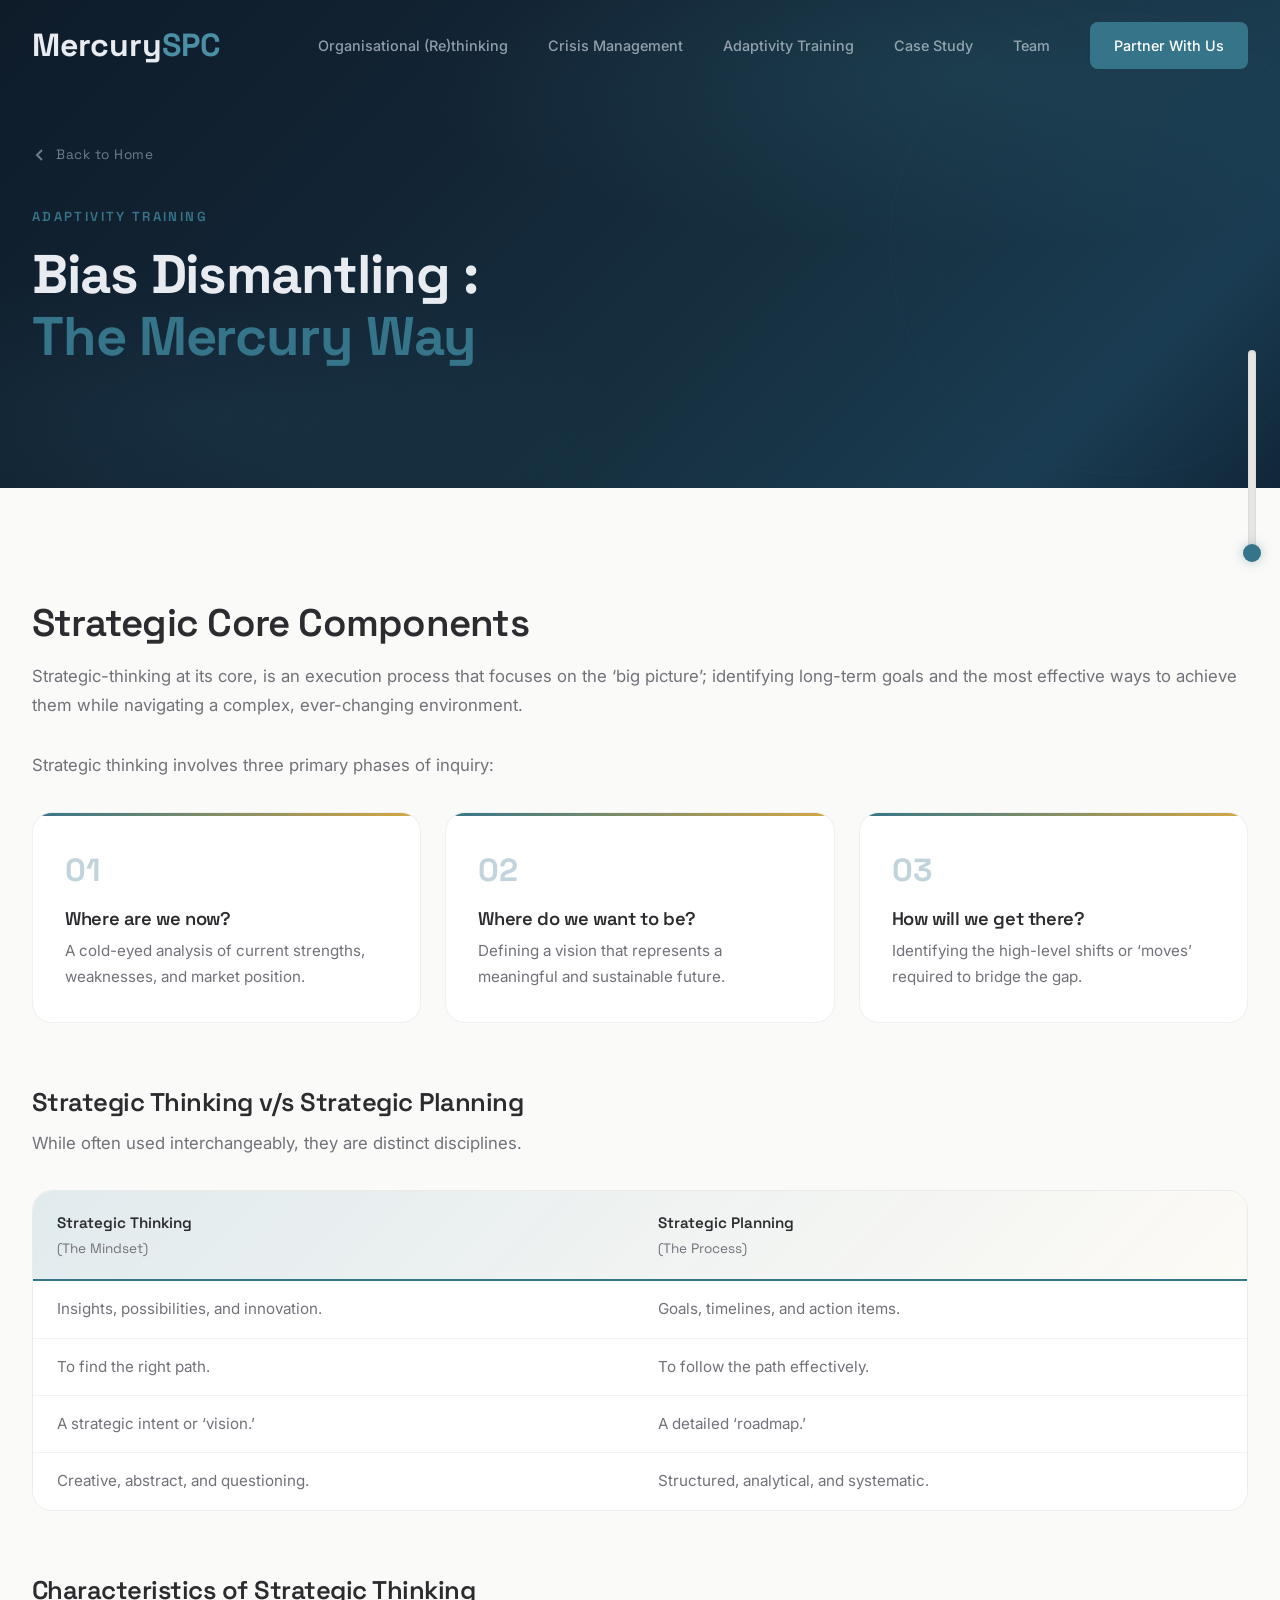
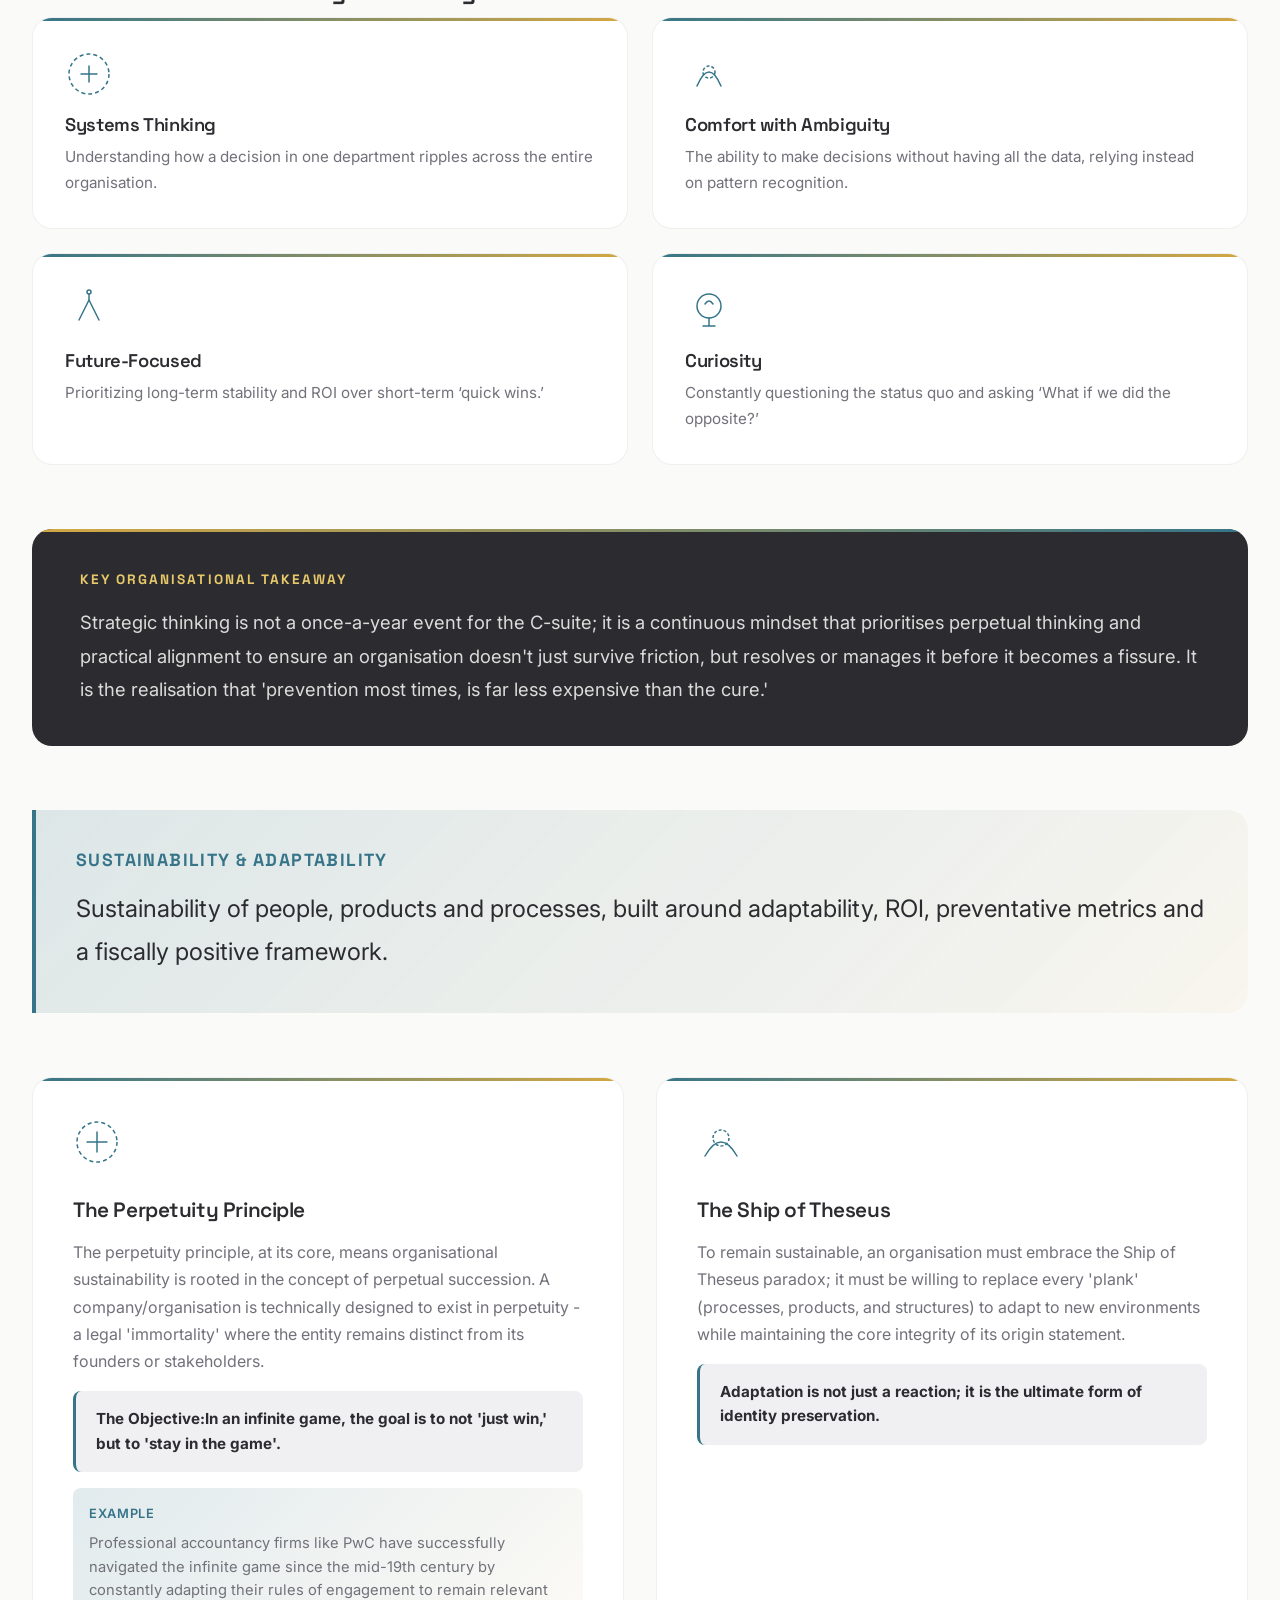
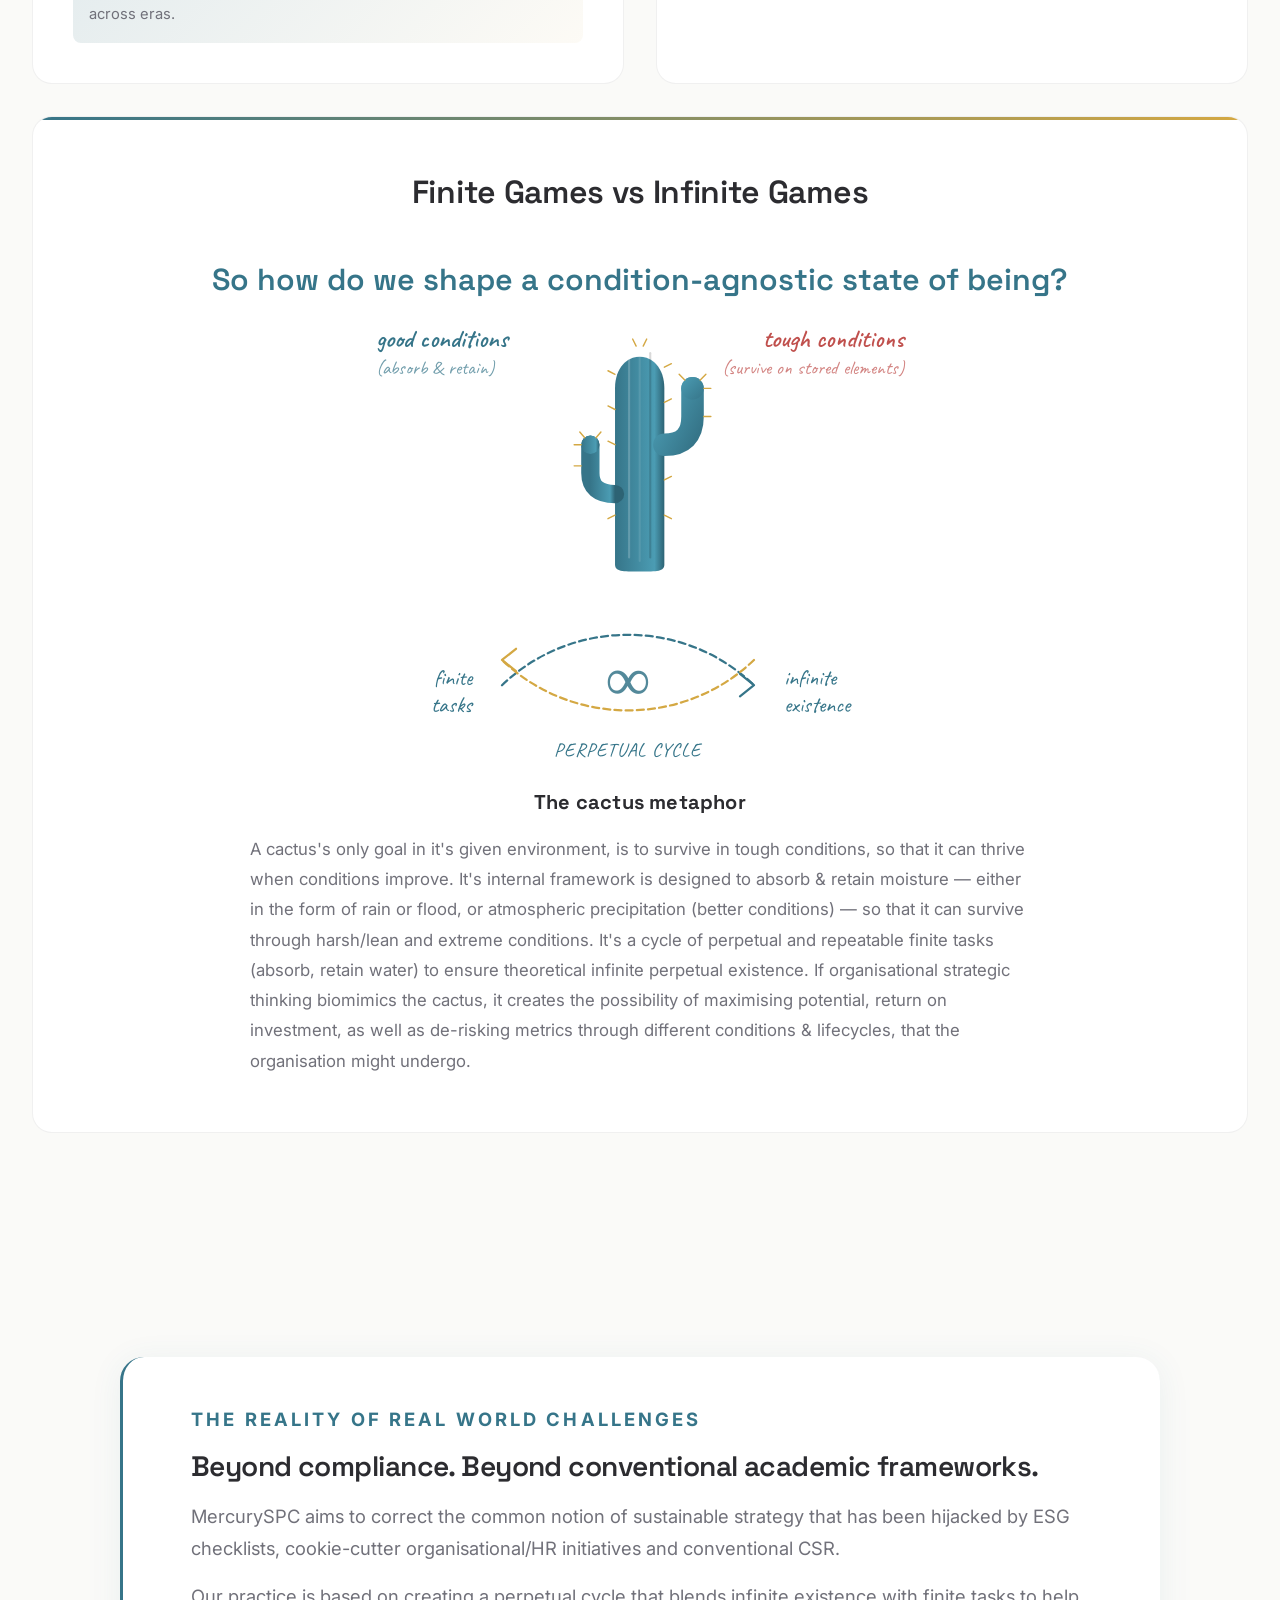
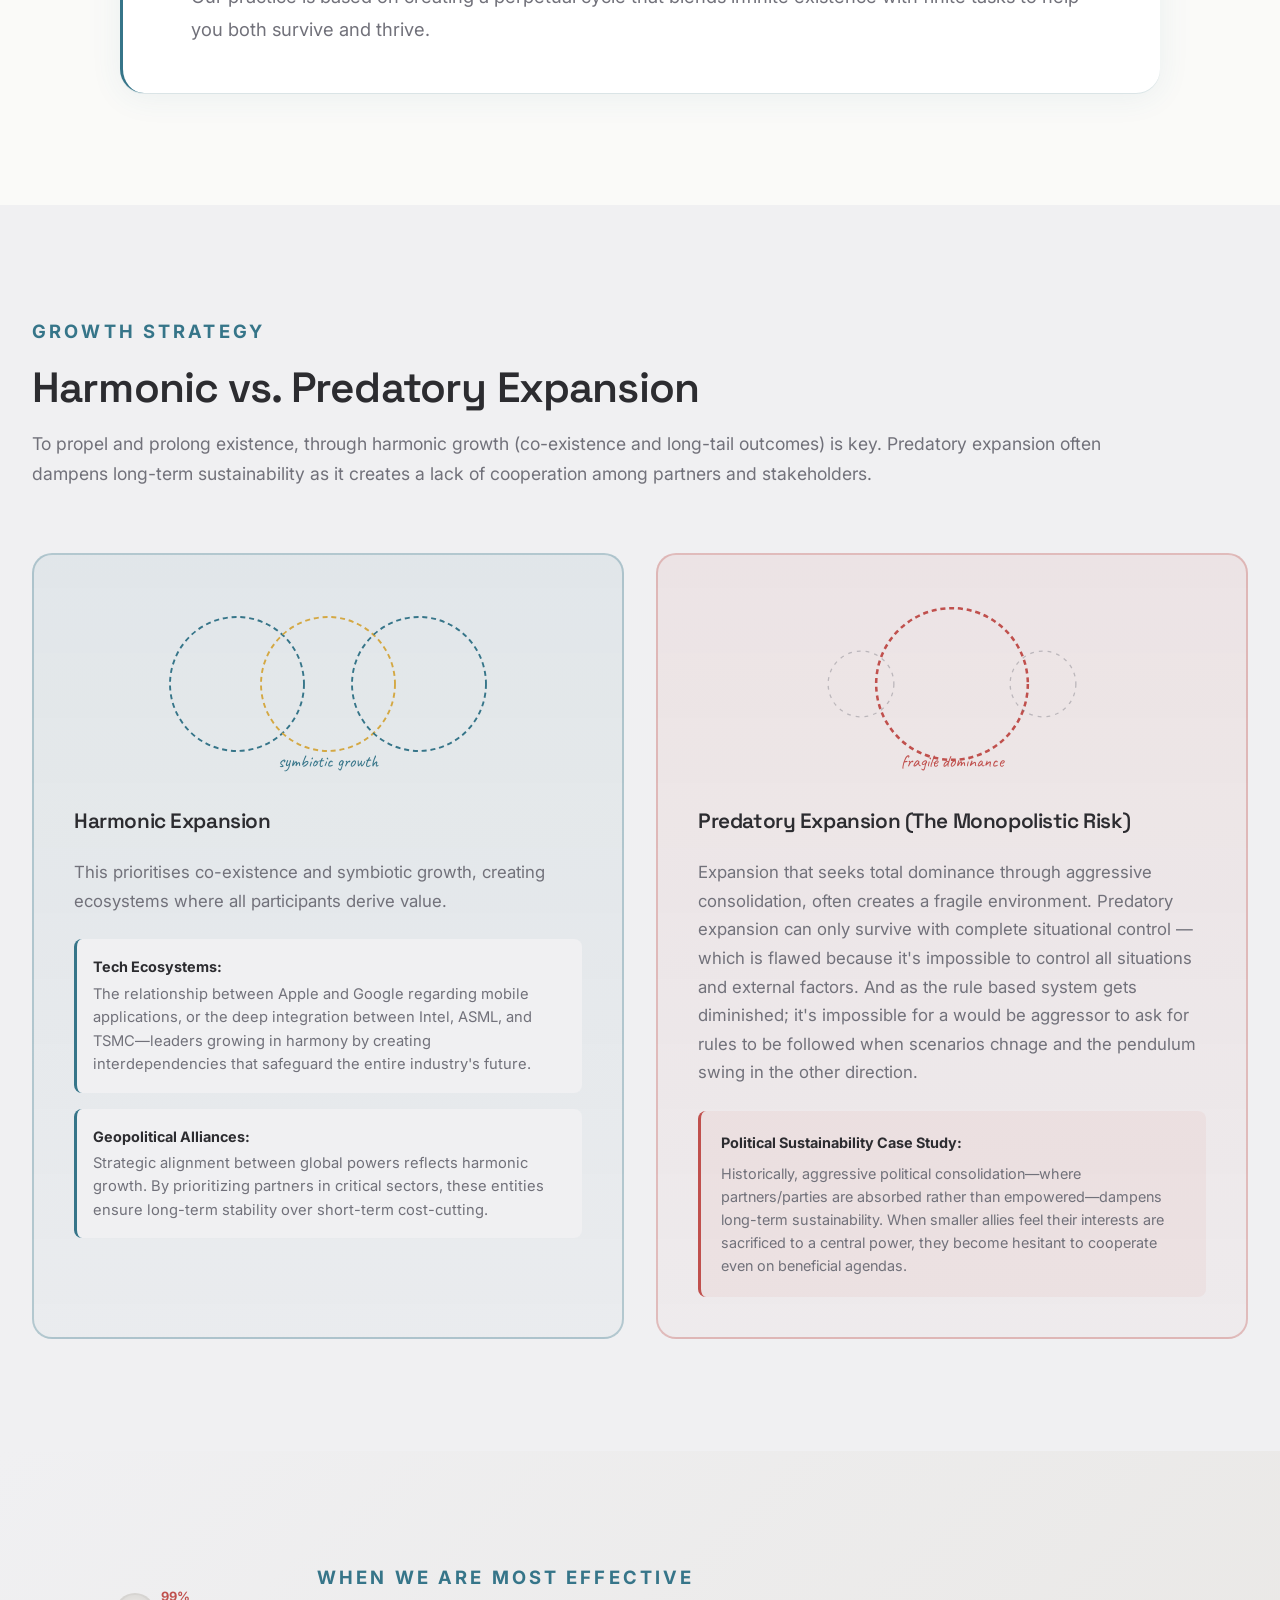
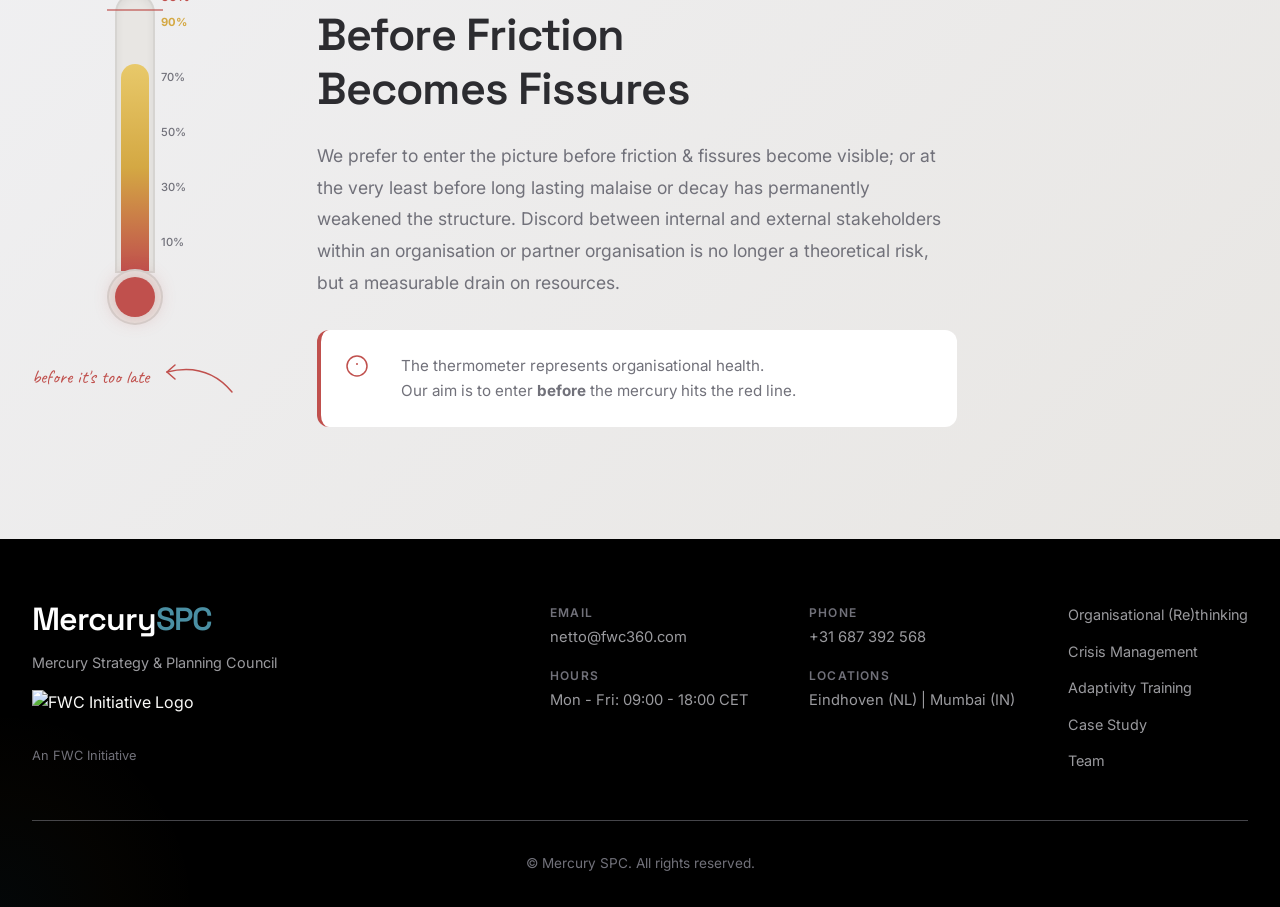
==== commit 3d0134d9: "Add perpetual cycle line to Beyond Compliance section" ====
--- a/adaptivity-training.html
+++ b/adaptivity-training.html
@@ -400,6 +400,7 @@
                 <div class="section-tag problem-tag">The reality of real world challenges</div>
                 <h2 class="section-title">Beyond compliance. Beyond conventional academic frameworks.</h2>
                 <p class="problem-text">MercurySPC aims to correct the common notion of sustainable strategy that has been hijacked by ESG checklists, cookie-cutter organisational/HR initiatives and conventional CSR.</p>
+                <p class="problem-text" style="margin-top:1rem;">Our practice is based on creating a perpetual cycle that blends infinite existence with finite tasks to help you both survive and thrive.</p>
             </div>
         </div>
     </section>
--- a/styles-v2.css
+++ b/styles-v2.css
@@ -1,7974 +1,3930 @@
-/* ============================================
-   MERCURY SPC — HOME 2 REDESIGN
-   Mercury Planet Theme: Teal, Gold, Red Glow, Gray
-   ============================================ */
-
-/* === CSS Variables — Mercury Planet Palette === */
-:root {
-    --teal: #367589;
-    --teal-dark: #2A5E6E;
-    --teal-light: #4A8FA3;
-    --teal-glow: rgba(54, 117, 137, 0.15);
-    --teal-pastel: #D0E8EF;
-
-    --gold: #D4A843;
-    --gold-light: #E8C96A;
-    --gold-glow: rgba(212, 168, 67, 0.15);
-    --gold-pastel: #F5ECD0;
-
-    --red-glow: #C0504D;
-    --red-light: #E07A6E;
-    --red-pastel: #F5D5D0;
-
-    /* Grays instead of blacks */
-    --dark: #2C2C30;
-    --dark-card: #353539;
-    --dark-border: #45454A;
-    --dark-elevated: #3A3A3F;
-    --gray-bg: #F0F0F2;
-    --gray-warm: #E8E6E3;
-
-    --light: #FAFAF8;
-    --light-muted: #9A9A9E;
-    --muted: #71717A;
-
-    --accent: var(--teal);
-    --accent-glow: var(--teal-glow);
-
-    --font-display: 'Space Grotesk', -apple-system, sans-serif;
-    --font-body: 'Inter', -apple-system, sans-serif;
-    --font-sketch: 'Caveat', cursive;
-
-    --ease-out: cubic-bezier(0.16, 1, 0.3, 1);
-    --ease-smooth: cubic-bezier(0.4, 0, 0.2, 1);
-
-    --radius-sm: 8px;
-    --radius-md: 12px;
-    --radius-lg: 20px;
-    --radius-xl: 28px;
-
-    --shadow-sm: 0 1px 2px rgba(0, 0, 0, 0.04);
-    --shadow-md: 0 4px 12px rgba(0, 0, 0, 0.06);
-    --shadow-lg: 0 10px 24px rgba(0, 0, 0, 0.08);
-    --shadow-xl: 0 25px 50px rgba(0, 0, 0, 0.12);
-    --shadow-glow: 0 0 60px var(--teal-glow);
-}
-
-/* === Reset & Base === */
-*, *::before, *::after {
-    margin: 0;
-    padding: 0;
-    box-sizing: border-box;
-}
-
-html {
-    scroll-behavior: smooth;
-    font-size: 16px;
-    overflow-x: hidden;
-}
-
-body {
-    font-family: var(--font-body);
-    background: var(--light);
-    color: var(--dark);
-    line-height: 1.6;
-    -webkit-font-smoothing: antialiased;
-    overflow-x: hidden;
-}
-
-a {
-    color: inherit;
-    text-decoration: none;
-    transition: color 0.3s ease;
-}
-
-img {
-    max-width: 100%;
-    display: block;
-}
-
-.container {
-    max-width: 1280px;
-    margin: 0 auto;
-    padding: 0 2rem;
-}
-
-h1, h2, h3, h4, h5, h6 {
-    font-family: var(--font-display);
-    font-weight: 600;
-    line-height: 1.2;
-    letter-spacing: -0.02em;
-}
-
-/* ============================
-   THERMOMETER PROGRESS BAR
-   ============================ */
-.thermometer-progress {
-    position: fixed;
-    right: 1.5rem;
-    top: 50%;
-    transform: translateY(-50%);
-    z-index: 999;
-    height: 200px;
-    display: flex;
-    align-items: center;
-}
-
-.thermometer-track {
-    width: 8px;
-    height: 100%;
-    background: var(--gray-warm);
-    border-radius: 20px;
-    position: relative;
-    overflow: visible;
-    box-shadow: inset 0 1px 3px rgba(0,0,0,0.1);
-}
-
-.thermometer-fill {
-    position: absolute;
-    bottom: 0;
-    left: 0;
-    width: 100%;
-    height: 0%;
-    border-radius: 20px;
-    background: linear-gradient(to top, var(--teal-light), var(--teal) 60%, var(--teal-dark));
-    transition: height 0.15s ease-out;
-}
-
-.thermometer-bulb {
-    position: absolute;
-    bottom: -12px;
-    left: 50%;
-    transform: translateX(-50%);
-    width: 18px;
-    height: 18px;
-    background: var(--teal);
-    border-radius: 50%;
-    box-shadow: 0 0 12px rgba(54, 117, 137, 0.4);
-}
-
-/* ============================
-   NAVIGATION
-   ============================ */
-.nav {
-    position: fixed;
-    top: 0;
-    left: 0;
-    right: 0;
-    z-index: 1000;
-    padding: 1.25rem 0;
-    background: transparent;
-    backdrop-filter: blur(0px);
-    border-bottom: 1px solid transparent;
-    transition: all 0.4s ease;
-}
-
-.nav.scrolled {
-    background: rgba(250, 250, 248, 0.95);
-    backdrop-filter: blur(20px);
-    border-bottom-color: rgba(0, 0, 0, 0.04);
-    box-shadow: 0 1px 3px rgba(0, 0, 0, 0.05);
-}
-
-.nav.scrolled .logo-text {
-    color: var(--dark);
-}
-
-.nav.scrolled .nav-links a {
-    color: var(--muted);
-}
-
-.nav.scrolled .nav-toggle {
-    color: var(--dark);
-}
-
-.nav-container {
-    max-width: 1280px;
-    margin: 0 auto;
-    padding: 0 2rem;
-    display: flex;
-    align-items: center;
-    justify-content: space-between;
-}
-
-.nav-logo {
-    display: flex;
-    align-items: center;
-}
-
-.logo-text {
-    font-family: var(--font-display);
-    font-size: 2rem;
-    font-weight: 700;
-    color: #E8ECF0;
-    transition: color 0.4s ease;
-}
-
-.logo-spc {
-    color: var(--teal-light);
-}
-
-.logo-badge {
-    display: none;
-}
-
-.nav-links {
-    display: flex;
-    align-items: center;
-    gap: 2.5rem;
-}
-
-.nav-links a {
-    font-size: 0.9rem;
-    font-weight: 500;
-    color: rgba(200, 210, 220, 0.7);
-    transition: color 0.3s ease;
-}
-
-.nav-links a:hover {
-    color: var(--teal);
-}
-
-.nav-cta {
-    background: var(--teal) !important;
-    color: white !important;
-    padding: 0.75rem 1.5rem;
-    border-radius: var(--radius-sm);
-    font-weight: 600;
-}
-
-.nav-cta:hover {
-    background: var(--teal-dark) !important;
-}
-
-.nav-toggle {
-    display: none;
-    background: none;
-    border: none;
-    cursor: pointer;
-    padding: 4px 8px;
-    font-family: var(--font-display);
-    font-size: 0.78rem;
-    font-weight: 700;
-    letter-spacing: 0.12em;
-    color: #E8ECF0;
-}
-
-/* ============================
-   BUTTONS
-   ============================ */
-.btn {
-    display: inline-flex;
-    align-items: center;
-    justify-content: center;
-    padding: 1rem 2rem;
-    font-family: var(--font-body);
-    font-size: 0.95rem;
-    font-weight: 600;
-    border-radius: var(--radius-sm);
-    border: none;
-    cursor: pointer;
-    transition: all 0.3s var(--ease-out);
-}
-
-.btn-primary {
-    background: var(--teal);
-    color: white;
-}
-
-.btn-primary:hover {
-    background: var(--teal-dark);
-    transform: translateY(-2px);
-    box-shadow: 0 10px 40px rgba(54, 117, 137, 0.3);
-}
-
-.btn-large {
-    padding: 1.25rem 3rem;
-    font-size: 1.05rem;
-}
-
-.btn-full {
-    width: 100%;
-}
-
-/* ============================
-   HERO — Mercury Planet
-   ============================ */
-.hero {
-    position: relative;
-    min-height: 100vh;
-    display: flex;
-    align-items: flex-start;
-    justify-content: center;
-    padding: 10rem 0 0;
-    background: #070B10;
-    overflow: hidden;
-}
-
-.hero-bg {
-    position: absolute;
-    inset: 0;
-    background:
-        radial-gradient(ellipse 80% 60% at 50% 100%, rgba(30, 50, 80, 0.5), transparent 70%),
-        radial-gradient(ellipse 60% 40% at 50% 90%, rgba(180, 130, 60, 0.12), transparent 60%);
-    pointer-events: none;
-}
-
-.hero .container {
-    display: flex;
-    flex-direction: column;
-    align-items: center;
-    text-align: center;
-    position: relative;
-    z-index: 2;
-}
-
-.hero-content {
-    text-align: center;
-}
-
-.hero-title {
-    font-size: clamp(3rem, 6vw, 5rem);
-    line-height: 1.05;
-    margin-bottom: 0.4rem;
-    color: #E8ECF0;
-}
-
-.title-line {
-    display: inline;
-}
-
-.title-line.accent {
-    color: #6AAFBF;
-}
-
-.hero-subtitle {
-    font-size: 1.3rem;
-    color: rgba(200, 210, 220, 0.6);
-    line-height: 1.25;
-    font-weight: 500;
-    text-transform: uppercase;
-    letter-spacing: 0.08em;
-    margin-top: 0.1rem;
-    font-style: normal;
-    white-space: nowrap;
-}
-
-
-
-/* === Planet Image — Rising from bottom === */
-.hero-globe-wrap {
-    position: absolute;
-    bottom: 0;
-    left: 50%;
-    transform: translateX(-50%);
-    width: 1000px;
-    height: 520px;
-    overflow: hidden;
-    z-index: 1;
-}
-
-.hero-content {
-    position: absolute;
-    top: 42%;
-    left: 50%;
-    transform: translateX(-50%);
-    z-index: 2;
-    text-align: center;
-    white-space: nowrap;
-}
-
-.hero-planet-img {
-    position: absolute;
-    bottom: 0;
-    left: 50%;
-    transform: translateX(-50%);
-    width: 1000px;
-    height: 1000px;
-    object-fit: contain;
-    object-position: bottom center;
-    display: block;
-    mix-blend-mode: screen;
-    z-index: 1;
-}
-
-@keyframes spin-slow {
-    from { transform: rotate(0deg); }
-    to { transform: rotate(360deg); }
-}
-
-@keyframes spin-reverse {
-    from { transform: rotate(360deg); }
-    to { transform: rotate(0deg); }
-}
-
-.spin-slow {
-    animation: spin-slow 40s linear infinite;
-    transform-origin: center;
-}
-
-.spin-reverse {
-    animation: spin-reverse 55s linear infinite;
-    transform-origin: center;
-}
-
-/* ============================
-   SECTION 2 — ANIMATED INTRO
-   ============================ */
-.section-intro {
-    background: var(--gray-bg);
-    padding: 8rem 0;
-}
-
-.intro-content {
-    text-align: center;
-    margin-bottom: 0;
-}
-
-.intro-title {
-    max-width: 1040px;
-    margin: 0 auto;
-    line-height: 1.15;
-}
-
-.section-intro .title-line {
-    display: block;
-    margin: 0;
-}
-
-.intro-result-driven {
-    display: block;
-    margin-bottom: 1.25rem !important;
-}
-
-.section-intro .accent {
-    color: var(--teal);
-}
-
-.intro-text {
-    max-width: 980px;
-    margin: 2rem auto 0;
-    font-size: clamp(1.2rem, 2vw, 1.45rem);
-    line-height: 1.75;
-    color: #6b7687;
-}
-.section-problem {
-    padding-top: 1.5rem;
-}
-
-/* Section 4 — Beyond Compliance */
-.problem-statement {
-    width: 100%;
-    max-width: 1040px;
-    margin: 0 auto;
-    padding: 3rem 4.25rem;
-    background: #ffffff;
-    border-radius: 1.5rem;
-    border-left: 3px solid var(--teal);
-    box-shadow: 0 4px 32px rgba(54, 117, 138, 0.08), 0 1px 0 rgba(54, 117, 138, 0.12);
-}
-
-.problem-statement .section-tag {
-    color: var(--teal);
-}
-
-.problem-tag {
-    font-size: 1.1rem;
-    font-weight: 700;
-    letter-spacing: 0.14em;
-}
-
-.problem-statement .section-title {
-    color: var(--dark);
-    font-size: clamp(1.5rem, 2.2vw, 2.1rem);
-    font-weight: 600;
-    text-transform: none;
-}
-
-.problem-kicker {
-    font-size: clamp(1.1rem, 2vw, 1.4rem);
-    font-weight: 500;
-    line-height: 1.4;
-    color: var(--teal);
-    margin: 0.5rem 0 0.75rem;
-    text-transform: uppercase;
-    letter-spacing: 0.06em;
-}
-
-.problem-text {
-    font-size: 1.15rem;
-    font-weight: 400;
-    line-height: 1.75;
-    color: var(--muted);
-}
-
-/* ============================
-   SECTIONS — General
-   ============================ */
-.section {
-    padding: 7rem 0;
-}
-
-.section-dark {
-    background: var(--dark);
-    color: var(--light);
-}
-
-.section-gray {
-    background: var(--gray-bg);
-}
-
-.section-header {
-    max-width: 720px;
-    margin-bottom: 4rem;
-}
-
-.section-header-wide {
-    max-width: 1180px;
-}
-
-.section-header.light .section-title,
-.section-header.light .section-desc {
-    color: var(--light);
-}
-
-.section-header.light .section-desc {
-    color: var(--light-muted);
-}
-
-.section-tag {
-    display: inline-block;
-    font-size: 1.15rem;
-    font-weight: 700;
-    text-transform: uppercase;
-    letter-spacing: 0.17em;
-    color: var(--teal);
-    margin-bottom: 1rem;
-}
-
-.section-dark .section-tag {
-    color: var(--gold-light);
-}
-
-.section-title {
-    font-size: clamp(2rem, 4vw, 3rem);
-    margin-bottom: 1rem;
-}
-
-.philosophy-title {
-    font-size: clamp(1.6rem, 3vw, 2.4rem);
-}
-
-.section-header + .strategic-intro-block {
-    margin-top: -1.75rem;
-}
-
-.section-dark .section-title {
-    color: var(--light);
-}
-
-.section-desc {
-    font-size: 1.1rem;
-    color: var(--muted);
-    line-height: 1.7;
-}
-
-/* ============================
-   PHILOSOPHY — Content Block
-   ============================ */
-.content-block {
-    margin-bottom: 4rem;
-}
-
-.highlight-block {
-    background: linear-gradient(135deg, var(--teal-glow), rgba(212, 168, 67, 0.05));
-    border-left: 4px solid var(--teal);
-    padding: 2.5rem;
-    border-radius: 0 var(--radius-lg) var(--radius-lg) 0;
-}
-
-.highlight-block-header {
-    font-family: var(--font-display);
-    font-size: 1.1rem;
-    font-weight: 700;
-    color: var(--teal);
-    text-transform: uppercase;
-    letter-spacing: 0.08em;
-    margin-bottom: 1rem;
-}
-
-.large-text {
-    font-size: 1.5rem;
-    line-height: 1.8;
-    color: var(--dark);
-}
-
-/* Strategic Intro */
-.strategic-intro-block {
-    max-width: 900px;
-}
-
-.strategic-intro-text {
-    font-size: 1.25rem;
-    line-height: 1.8;
-    color: var(--muted);
-}
-
-/* Subsection Titles */
-.subsection-title {
-    font-family: var(--font-display);
-    font-size: 1.6rem;
-    font-weight: 600;
-    color: var(--dark);
-    margin-bottom: 0.75rem;
-}
-
-.subsection-intro {
-    font-size: 1.05rem;
-    color: var(--muted);
-    line-height: 1.7;
-    margin-bottom: 2rem;
-}
-
-/* Inquiry Phases (Core Components) */
-.inquiry-phases {
-    display: grid;
-    grid-template-columns: repeat(3, 1fr);
-    gap: 1.5rem;
-}
-
-.inquiry-phase {
-    background: white;
-    border-radius: var(--radius-lg);
-    padding: 2rem;
-    border: 1px solid rgba(0, 0, 0, 0.06);
-    position: relative;
-    overflow: hidden;
-    transition: all 0.4s var(--ease-out);
-}
-
-.inquiry-phase::before {
-    content: '';
-    position: absolute;
-    top: 0;
-    left: 0;
-    right: 0;
-    height: 3px;
-    background: linear-gradient(90deg, var(--teal), var(--gold));
-}
-
-.inquiry-phase:hover {
-    transform: translateY(-4px);
-    box-shadow: var(--shadow-lg);
-}
-
-.inquiry-number {
-    font-family: var(--font-display);
-    font-size: 2rem;
-    font-weight: 700;
-    color: var(--teal);
-    opacity: 0.3;
-    margin-bottom: 0.75rem;
-}
-
-.inquiry-phase h4 {
-    font-family: var(--font-display);
-    font-size: 1.15rem;
-    font-weight: 600;
-    color: var(--dark);
-    margin-bottom: 0.5rem;
-}
-
-.inquiry-phase p {
-    font-size: 0.95rem;
-    color: var(--muted);
-    line-height: 1.7;
-}
-
-/* Comparison Table */
-.comparison-table-wrap {
-    overflow-x: auto;
-    border-radius: var(--radius-lg);
-    border: 1px solid rgba(0, 0, 0, 0.06);
-}
-
-.comparison-table {
-    width: 100%;
-    border-collapse: collapse;
-    background: white;
-    font-size: 0.95rem;
-}
-
-.comparison-table thead {
-    background: linear-gradient(135deg, var(--teal-glow), rgba(212, 168, 67, 0.05));
-}
-
-.comparison-table th {
-    font-family: var(--font-display);
-    font-weight: 600;
-    color: var(--dark);
-    padding: 1.25rem 1.5rem;
-    text-align: left;
-    border-bottom: 2px solid var(--teal);
-}
-
-.comparison-table th .th-sub {
-    display: block;
-    font-weight: 400;
-    font-size: 0.85rem;
-    color: var(--muted);
-    margin-top: 0.15rem;
-}
-
-.comparison-table td {
-    padding: 1rem 1.5rem;
-    border-bottom: 1px solid rgba(0, 0, 0, 0.05);
-    color: var(--muted);
-    line-height: 1.6;
-}
-
-.comparison-table tbody tr:last-child td {
-    border-bottom: none;
-}
-
-.comparison-table tbody tr:hover {
-    background: rgba(54, 117, 137, 0.03);
-}
-
-.feature-label {
-    font-family: var(--font-display);
-    font-weight: 600;
-    color: var(--dark) !important;
-}
-
-/* Characteristics Grid */
-.characteristics-grid {
-    display: grid;
-    grid-template-columns: repeat(2, 1fr);
-    gap: 1.5rem;
-}
-
-.characteristic-card {
-    background: white;
-    border-radius: var(--radius-lg);
-    padding: 2rem;
-    border: 1px solid rgba(0, 0, 0, 0.06);
-    transition: all 0.4s var(--ease-out);
-    position: relative;
-    overflow: hidden;
-}
-
-.characteristic-card::before {
-    content: '';
-    position: absolute;
-    top: 0;
-    left: 0;
-    right: 0;
-    height: 3px;
-    background: linear-gradient(90deg, var(--teal), var(--gold));
-}
-
-.characteristic-card:hover {
-    transform: translateY(-4px);
-    box-shadow: var(--shadow-lg);
-}
-
-.characteristic-icon {
-    width: 48px;
-    height: 48px;
-    color: var(--teal);
-    margin-bottom: 1rem;
-}
-
-.characteristic-icon svg {
-    width: 48px;
-    height: 48px;
-}
-
-.characteristic-card h4 {
-    font-family: var(--font-display);
-    font-size: 1.15rem;
-    font-weight: 600;
-    color: var(--dark);
-    margin-bottom: 0.5rem;
-}
-
-.characteristic-card p {
-    font-size: 0.95rem;
-    color: var(--muted);
-    line-height: 1.7;
-}
-
-/* Takeaway Block */
-.takeaway-block {
-    margin-bottom: 4rem;
-}
-
-.takeaway-inner {
-    background: var(--dark);
-    color: var(--light);
-    border-radius: var(--radius-lg);
-    padding: 2.5rem 3rem;
-    position: relative;
-    overflow: hidden;
-}
-
-.takeaway-inner::before {
-    content: '';
-    position: absolute;
-    top: 0;
-    left: 0;
-    right: 0;
-    height: 3px;
-    background: linear-gradient(90deg, var(--gold), var(--teal));
-}
-
-.takeaway-label {
-    font-family: var(--font-display);
-    font-size: 0.85rem;
-    font-weight: 700;
-    text-transform: uppercase;
-    letter-spacing: 0.15em;
-    color: var(--gold-light);
-    margin-bottom: 1rem;
-}
-
-.takeaway-inner p {
-    font-size: 1.15rem;
-    line-height: 1.8;
-    color: rgba(250, 250, 248, 0.85);
-}
-
-/* ── Case Study block inside service cards ── */
-.letoff-case-study {
-    margin-top: 2.5rem;
-    border-top: 1px solid rgba(0,0,0,0.08);
-    padding-top: 2rem;
-}
-.letoff-case-tag {
-    display: inline-block;
-    font-family: var(--font-display);
-    font-size: 0.65rem;
-    font-weight: 700;
-    letter-spacing: 0.14em;
-    text-transform: uppercase;
-    color: var(--teal-light);
-    background: rgba(54,117,137,0.08);
-    border: 1px solid rgba(54,117,137,0.2);
-    border-radius: 100px;
-    padding: 0.22rem 0.8rem;
-    margin-bottom: 0.9rem;
-}
-.letoff-case-title {
-    font-family: var(--font-display);
-    font-size: 1.05rem;
-    font-weight: 700;
-    color: var(--dark);
-    margin-bottom: 1.1rem;
-    line-height: 1.3;
-}
-.letoff-case-body p {
-    font-size: 0.92rem;
-    color: var(--muted);
-    line-height: 1.75;
-    margin-bottom: 0.75rem;
-}
-.letoff-case-body p:last-child { margin-bottom: 0; }
-.letoff-case-lessons {
-    margin-top: 1.25rem;
-    background: rgba(212,168,67,0.07);
-    border-left: 3px solid var(--gold);
-    border-radius: 0 var(--radius-sm) var(--radius-sm) 0;
-    padding: 0.9rem 1.1rem;
-    display: flex;
-    gap: 0.75rem;
-    align-items: flex-start;
-}
-.letoff-case-lessons-label {
-    font-family: var(--font-display);
-    font-size: 0.65rem;
-    font-weight: 700;
-    letter-spacing: 0.1em;
-    text-transform: uppercase;
-    color: #9a6c10;
-    white-space: nowrap;
-    padding-top: 0.18rem;
-}
-.letoff-case-lessons p {
-    font-size: 0.88rem;
-    color: var(--muted);
-    line-height: 1.65;
-    margin: 0;
-}
-
-/* Stream Block (Upstream / Downstream banner) */
-.stream-block {
-    margin-bottom: 1.5rem;
-}
-.stream-inner {
-    background: var(--teal);
-    color: #ffffff;
-    border-radius: calc(var(--radius-lg) + 2px);
-    padding: 1.25rem 1.5rem;
-    position: relative;
-    text-align: center;
-    border: 1px solid rgba(0,0,0,0.06);
-}
-.stream-text {
-    font-family: var(--font-display);
-    font-size: 1.05rem;
-    font-weight: 700;
-    letter-spacing: 0.03em;
-    color: #ffffff;
-    margin: 0;
-    text-transform: uppercase;
-    letter-spacing: 0.04em;
-}
-
-.stream-text { display:flex; align-items:center; justify-content:center; gap:0.9rem; flex-wrap:wrap; }
-.stream-left, .stream-right { display:inline-block; }
-.stream-eq {
-    display:inline-block;
-    font-size: 2.4rem;
-    line-height: 1;
-    font-weight: 900;
-    padding: 0 0.35rem;
-}
-.stream-eq { flex: 0 0 auto; }
-
-/* Philosophy Flow */
-.philosophy-flow {
-    display: grid;
-    grid-template-columns: repeat(2, 1fr);
-    gap: 2rem;
-    align-items: stretch;
-}
-
-.pointer-card {
-    background: white;
-    border-radius: var(--radius-lg);
-    padding: 2.5rem;
-    border: 1px solid rgba(0, 0, 0, 0.06);
-    transition: all 0.4s var(--ease-out);
-    position: relative;
-    overflow: hidden;
-}
-
-.philosophy-flow .sketch-panel {
-    grid-column: 1 / -1;
-    margin: 0;
-}
-
-.pointer-card::before {
-    content: '';
-    position: absolute;
-    top: 0;
-    left: 0;
-    right: 0;
-    height: 3px;
-    background: linear-gradient(90deg, var(--teal), var(--gold));
-}
-
-.pointer-card:hover {
-    transform: translateY(-8px);
-    box-shadow: var(--shadow-xl);
-    border-color: transparent;
-}
-
-.pointer-icon {
-    width: 56px;
-    height: 56px;
-    color: var(--teal);
-    margin-bottom: 1.5rem;
-}
-
-.pointer-icon svg {
-    width: 48px;
-    height: 48px;
-}
-
-.pointer-card h3 {
-    font-size: 1.3rem;
-    margin-bottom: 1rem;
-}
-
-.pointer-card p {
-    color: var(--muted);
-    line-height: 1.7;
-    margin-bottom: 1rem;
-}
-
-.card-highlight {
-    background: var(--gray-bg);
-    padding: 1rem 1.25rem;
-    border-radius: var(--radius-sm);
-    border-left: 3px solid var(--teal);
-    font-size: 0.95rem;
-    line-height: 1.6;
-    margin-bottom: 1rem;
-}
-
-.card-example {
-    padding: 1rem;
-    background: linear-gradient(135deg, var(--teal-glow), rgba(212, 168, 67, 0.05));
-    border-radius: var(--radius-sm);
-    font-size: 0.9rem;
-}
-
-.example-label {
-    display: block;
-    font-size: 0.8rem;
-    font-weight: 600;
-    text-transform: uppercase;
-    letter-spacing: 0.05em;
-    color: var(--teal);
-    margin-bottom: 0.5rem;
-}
-
-.card-example p {
-    color: var(--muted);
-    font-size: 0.92rem;
-    line-height: 1.6;
-    margin: 0;
-}
-
-/* ============================
-   SKETCH PANEL (KEPT — Bigger fonts, new theme)
-   ============================ */
-.sketch-panel {
-    margin: 4rem 0;
-    background: white;
-    border-radius: var(--radius-lg);
-    border: 1px solid rgba(0, 0, 0, 0.06);
-    padding: 3.5rem;
-    position: relative;
-    overflow: hidden;
-}
-
-.sketch-panel::before {
-    content: '';
-    position: absolute;
-    top: 0;
-    left: 0;
-    right: 0;
-    height: 3px;
-    background: linear-gradient(90deg, var(--teal), var(--gold));
-}
-
-.sketch-panel-title {
-    font-family: var(--font-display);
-    font-size: 2rem;
-    font-weight: 600;
-    color: var(--dark);
-    text-align: center;
-    margin-bottom: 3rem;
-    letter-spacing: -0.01em;
-}
-
-.cactus-question {
-    margin-top: 1.5rem;
-    font-family: var(--font-display);
-    font-size: clamp(1.4rem, 2.5vw, 1.9rem);
-    font-weight: 600;
-    color: var(--teal);
-    line-height: 1.35;
-    text-align: center;
-}
-
-.cactus-sketch-wrap {
-    margin: 2.5rem auto 1rem;
-    text-align: center;
-    max-width: 640px;
-}
-
-.cactus-sketch-svg {
-    width: 100%;
-    height: auto;
-}
-
-/* Cactus Illustration Layout */
-.cactus-illustration-wrap {
-    margin: 1.5rem auto 0;
-    max-width: 560px;
-}
-
-.cactus-top-labels {
-    display: flex;
-    justify-content: space-between;
-    align-items: flex-end;
-    margin-bottom: -1.5rem;
-    position: relative;
-    z-index: 5;
-    padding: 0 1rem;
-}
-
-.cactus-label {
-    display: flex;
-    flex-direction: column;
-    gap: 0.15rem;
-}
-
-.cactus-label-left {
-    text-align: left;
-}
-
-.cactus-label-right {
-    text-align: right;
-}
-
-.cactus-label-title {
-    font-family: var(--font-sketch);
-    font-size: 1.6rem;
-    font-weight: 600;
-    line-height: 1.2;
-}
-
-.cactus-label-title.good {
-    color: var(--teal);
-}
-
-.cactus-label-title.tough {
-    color: var(--red-glow);
-}
-
-.cactus-label-sub {
-    font-family: var(--font-sketch);
-    font-size: 1.2rem;
-    line-height: 1.2;
-}
-
-.cactus-label-sub.good {
-    color: var(--teal);
-    opacity: 0.7;
-}
-
-.cactus-label-sub.tough {
-    color: var(--red-glow);
-    opacity: 0.7;
-}
-
-.cactus-3d {
-    display: flex;
-    justify-content: center;
-}
-
-.cactus-3d-img {
-    height: 360px;
-    width: auto;
-    object-fit: contain;
-}
-
-.cactus-bottom-labels {
-    display: flex;
-    align-items: center;
-    justify-content: center;
-    gap: 1rem;
-    margin-top: 0.5rem;
-}
-
-.cactus-bottom-label {
-    font-family: var(--font-sketch);
-    font-size: 1.4rem;
-    color: var(--teal);
-    line-height: 1.2;
-    flex-shrink: 0;
-}
-
-.cactus-bottom-label.left {
-    text-align: right;
-}
-
-.cactus-bottom-label.right {
-    text-align: left;
-}
-
-.cactus-cycle-arrow {
-    display: flex;
-    flex-direction: column;
-    align-items: center;
-    width: 280px;
-    padding-top: 0;
-}
-
-.perpetual-arrow-svg {
-    width: 100%;
-    height: auto;
-}
-
-.perpetual-label {
-    font-family: var(--font-sketch);
-    font-size: 1.2rem;
-    color: var(--teal);
-    letter-spacing: 0.05em;
-    margin-top: 0.5rem;
-}
-
-.cactus-kicker {
-    margin-top: 1.25rem;
-    font-family: var(--font-display);
-    font-size: 1.25rem;
-    font-weight: 700;
-    color: var(--dark);
-    text-align: center;
-    letter-spacing: 0.01em;
-}
-
-.cactus-body {
-    margin-top: 1rem;
-    font-size: 1.05rem;
-    line-height: 1.8;
-    color: var(--muted);
-    max-width: 780px;
-    margin-left: auto;
-    margin-right: auto;
-    text-align: left;
-}
-
-.sketch-comparison {
-    display: grid;
-    grid-template-columns: 1fr auto 1fr;
-    gap: 2.5rem;
-    align-items: center;
-    margin-top: 2.5rem;
-}
-
-.sketch-side {
-    text-align: center;
-}
-
-.sketch-circle-label {
-    display: inline-flex;
-    align-items: center;
-    justify-content: center;
-    width: 140px;
-    height: 140px;
-    border-radius: 50%;
-    font-family: var(--font-sketch);
-    font-size: 1.7rem;
-    font-weight: 600;
-    margin-bottom: 1.5rem;
-}
-
-.sketch-circle-label.finite {
-    border: 2px dashed #8B8B8B;
-    color: #6B6B6B;
-    background: rgba(107, 107, 107, 0.05);
-}
-
-.sketch-circle-label.infinite {
-    border: 2px dashed var(--teal);
-    color: var(--teal);
-    background: var(--teal-glow);
-}
-
-.sketch-list {
-    list-style: none;
-    padding: 0;
-    margin: 0;
-    text-align: left;
-    display: inline-block;
-}
-
-.sketch-list li {
-    font-family: var(--font-sketch);
-    font-size: 1.35rem;
-    color: var(--muted);
-    padding: 0.4rem 0;
-    padding-left: 1.5rem;
-    position: relative;
-}
-
-.sketch-list li::before {
-    content: '~';
-    position: absolute;
-    left: 0;
-    color: var(--teal);
-    font-weight: bold;
-}
-
-.sketch-vs {
-    display: flex;
-    flex-direction: column;
-    align-items: center;
-    gap: 0.5rem;
-}
-
-.sketch-arrow-down {
-    width: 60px;
-    height: 120px;
-}
-
-.sketch-handwriting {
-    font-family: var(--font-sketch);
-    font-size: 1.3rem;
-    color: var(--teal);
-}
-
-.sketch-handwriting.light {
-    color: rgba(255, 255, 255, 0.7);
-}
-
-.sketch-annotation-inline {
-    margin-top: 2.5rem;
-    padding: 1.5rem 2rem;
-    background: linear-gradient(135deg, rgba(54, 117, 137, 0.05), rgba(212, 168, 67, 0.05));
-    border-radius: var(--radius-md);
-    border-left: 3px solid var(--teal);
-}
-
-.sketch-annotation-inline .sketch-handwriting {
-    font-family: var(--font-body);
-    font-size: 1.2rem;
-    color: var(--dark);
-    line-height: 1.7;
-    font-style: normal;
-}
-
-/* ============================
-   GROWTH STRATEGY — Expansion Grid
-   ============================ */
-.expansion-grid {
-    display: grid;
-    grid-template-columns: repeat(2, 1fr);
-    gap: 2rem;
-}
-
-.expansion-card {
-    background: white;
-    border-radius: var(--radius-lg);
-    padding: 2.5rem;
-    border: 2px solid rgba(0, 0, 0, 0.06);
-    transition: all 0.4s var(--ease-out);
-}
-
-.expansion-card:hover {
-    transform: translateY(-4px);
-    box-shadow: var(--shadow-lg);
-}
-
-.expansion-positive {
-    background: linear-gradient(180deg, rgba(54, 117, 137, 0.08) 0%, rgba(54, 117, 137, 0.03) 100%);
-    border-color: rgba(54, 117, 137, 0.3);
-}
-
-.expansion-positive:hover {
-    border-color: var(--teal);
-    background: linear-gradient(180deg, rgba(54, 117, 137, 0.12) 0%, rgba(54, 117, 137, 0.05) 100%);
-}
-
-.expansion-warning {
-    background: linear-gradient(180deg, rgba(192, 80, 77, 0.08) 0%, rgba(192, 80, 77, 0.03) 100%);
-    border-color: rgba(192, 80, 77, 0.3);
-}
-
-.expansion-warning:hover {
-    border-color: var(--red-glow);
-    background: linear-gradient(180deg, rgba(192, 80, 77, 0.12) 0%, rgba(192, 80, 77, 0.05) 100%);
-}
-
-.expansion-header {
-    display: flex;
-    align-items: center;
-    gap: 1rem;
-    margin-bottom: 1.5rem;
-}
-
-.expansion-icon {
-    width: 48px;
-    height: 48px;
-    border-radius: var(--radius-sm);
-    display: flex;
-    align-items: center;
-    justify-content: center;
-}
-
-.expansion-icon.positive {
-    background: rgba(54, 117, 137, 0.1);
-    color: var(--teal);
-}
-
-.expansion-icon.warning {
-    background: rgba(192, 80, 77, 0.1);
-    color: var(--red-glow);
-}
-
-.expansion-icon svg {
-    width: 24px;
-    height: 24px;
-}
-
-.expansion-card h3 {
-    font-size: 1.3rem;
-}
-
-.expansion-intro {
-    color: var(--muted);
-    line-height: 1.7;
-    margin-bottom: 1.5rem;
-    font-size: 1.05rem;
-}
-
-.expansion-examples {
-    display: flex;
-    flex-direction: column;
-    gap: 1rem;
-}
-
-.example-item {
-    padding: 1rem;
-    background: var(--gray-bg);
-    border-radius: var(--radius-sm);
-    border-left: 3px solid var(--teal);
-}
-
-.example-item strong {
-    display: block;
-    font-size: 0.9rem;
-    margin-bottom: 0.25rem;
-}
-
-.example-item p {
-    margin: 0;
-    color: var(--muted);
-    line-height: 1.6;
-    font-size: 0.92rem;
-}
-
-.expansion-warning-box {
-    padding: 1.25rem;
-    background: rgba(192, 80, 77, 0.06);
-    border-radius: var(--radius-sm);
-    border-left: 3px solid var(--red-glow);
-    font-size: 0.9rem;
-    color: var(--muted);
-}
-
-.expansion-warning-box strong {
-    color: var(--dark);
-    display: block;
-    margin-bottom: 0.5rem;
-}
-
-.expansion-warning-box p {
-    margin: 0;
-    line-height: 1.6;
-}
-
-.sketch-interconnect {
-    margin-bottom: 1.5rem;
-    margin-top: 0;
-    text-align: center;
-}
-
-.sketch-interconnect svg {
-    width: 364px;
-    height: 183px;
-}
-
-/* ============================
-   WHAT WE DO
-   ============================ */
-.what-we-do-desc {
-    font-size: 1.2rem;
-    line-height: 1.85;
-    max-width: 1180px;
-}
-
-.objectives-section {
-    background: var(--dark);
-    border-radius: var(--radius-xl);
-    padding: 3.5rem;
-    color: white;
-}
-
-.objectives-title {
-    font-size: 1.8rem;
-    margin-bottom: 1rem;
-}
-
-.objectives-intro {
-    color: var(--light-muted);
-    font-size: 1.1rem;
-    margin-bottom: 2.5rem;
-    line-height: 1.7;
-}
-
-.objectives-grid {
-    display: grid;
-    grid-template-columns: repeat(2, 1fr);
-    gap: 2rem;
-    margin-bottom: 2.5rem;
-}
-
-.objective-card {
-    background: var(--dark-card);
-    padding: 2rem;
-    border-radius: var(--radius-md);
-    border: 1px solid var(--dark-border);
-    transition: all 0.3s ease;
-}
-
-.objective-card:hover {
-    border-color: var(--teal);
-    transform: translateY(-4px);
-}
-
-.objective-number {
-    font-family: var(--font-display);
-    font-size: 2rem;
-    font-weight: 700;
-    color: var(--gold);
-    opacity: 0.7;
-    margin-bottom: 1rem;
-}
-
-.objective-card h4 {
-    font-size: 1.2rem;
-    margin-bottom: 0.75rem;
-}
-
-.objective-card p {
-    color: var(--light-muted);
-    line-height: 1.6;
-    font-size: 0.95rem;
-}
-
-.objectives-summary {
-    background: rgba(54, 117, 137, 0.15);
-    padding: 1.5rem 2rem;
-    border-radius: var(--radius-md);
-    border-left: 4px solid var(--teal);
-}
-
-.objectives-summary p {
-    color: var(--light);
-    font-size: clamp(1.2rem, 1.45vw, 1.45rem);
-    line-height: 1.4;
-    margin: 0;
-    font-weight: 600;
-}
-
-/* ============================
-   EXECUTION — Circle Loop (KEPT planetary animation)
-   ============================ */
-.circle-loop-sketch {
-    margin-bottom: 4rem;
-    text-align: center;
-    width: min(70vw, 980px);
-    position: relative;
-    left: 50%;
-    transform: translateX(-50%);
-}
-
-.loop-container {
-    position: relative;
-    display: block;
-    width: 100%;
-}
-
-.loop-svg {
-    width: 100%;
-    max-width: none;
-    height: auto;
-}
-
-.execution-grid {
-    display: grid;
-    grid-template-columns: repeat(3, 1fr);
-    gap: 2rem;
-}
-
-.execution-card {
-    background: var(--dark-card);
-    border-radius: var(--radius-lg);
-    padding: 2.5rem;
-    border: 1px solid var(--dark-border);
-    transition: all 0.4s var(--ease-out);
-}
-
-.execution-card:hover {
-    transform: translateY(-6px);
-    border-color: var(--teal);
-    box-shadow: var(--shadow-glow);
-}
-
-.execution-number {
-    font-family: var(--font-display);
-    font-size: 3rem;
-    font-weight: 700;
-    background: linear-gradient(135deg, var(--teal), var(--gold));
-    -webkit-background-clip: text;
-    -webkit-text-fill-color: transparent;
-    background-clip: text;
-    opacity: 0.6;
-    margin-bottom: 1rem;
-}
-
-.execution-card h3 {
-    font-size: 1.3rem;
-    margin-bottom: 1rem;
-}
-
-.execution-card p {
-    color: var(--light-muted);
-    line-height: 1.7;
-    margin-bottom: 1.5rem;
-}
-
-/* ============================
-   SERVICES GRID
-   ============================ */
-.services-grid {
-    display: grid;
-    grid-template-columns: repeat(2, 1fr);
-    gap: 2rem;
-}
-
-.service-card {
-    background: white;
-    border-radius: var(--radius-lg);
-    padding: 2.5rem;
-    border: 1px solid rgba(0, 0, 0, 0.06);
-    transition: all 0.4s var(--ease-out);
-}
-
-.service-card:hover {
-    transform: translateY(-6px);
-    box-shadow: var(--shadow-xl);
-    border-color: transparent;
-}
-
-.service-card.service-featured {
-    grid-column: span 2;
-    background: linear-gradient(135deg, var(--teal-pastel), var(--gold-pastel));
-    border-color: rgba(54, 117, 137, 0.15);
-}
-
-.service-card h3 {
-    font-size: 1.4rem;
-    margin-bottom: 1.25rem;
-    color: var(--dark);
-}
-
-.service-card > p {
-    color: var(--muted);
-    line-height: 1.8;
-    margin-bottom: 1.5rem;
-}
-
-.service-indicators {
-    background: var(--gray-bg);
-    padding: 1.5rem;
-    border-radius: var(--radius-md);
-    margin-top: 1.5rem;
-}
-
-.service-indicators h4 {
-    font-size: 0.9rem;
-    margin-bottom: 1rem;
-    color: var(--dark);
-}
-
-.service-indicators ul {
-    list-style: none;
-    padding: 0;
-    margin: 0;
-}
-
-.service-indicators li {
-    padding: 0.6rem 0 0.6rem 1.5rem;
-    position: relative;
-    color: var(--muted);
-    font-size: 0.95rem;
-    border-bottom: 1px solid rgba(0, 0, 0, 0.05);
-}
-
-.service-indicators li:last-child {
-    border-bottom: none;
-}
-
-.service-indicators li::before {
-    content: '';
-    position: absolute;
-    left: 0;
-    top: 1rem;
-    width: 6px;
-    height: 6px;
-    background: var(--teal);
-    border-radius: 50%;
-}
-
-.service-list {
-    display: flex;
-    flex-direction: column;
-    gap: 1.25rem;
-    margin: 1.5rem 0;
-}
-
-.service-list-item {
-    padding: 1rem 1.25rem;
-    background: var(--gray-bg);
-    border-radius: var(--radius-sm);
-    border-left: 3px solid var(--teal);
-}
-
-.service-list-item strong {
-    display: block;
-    font-size: 0.95rem;
-    margin-bottom: 0.5rem;
-    color: var(--dark);
-}
-
-.service-list-item p {
-    margin: 0;
-    font-size: 0.9rem;
-    color: var(--muted);
-    line-height: 1.6;
-}
-
-.service-note {
-    background: rgba(212, 168, 67, 0.1);
-    border-left: 3px solid var(--gold);
-    padding: 1rem 1.25rem;
-    border-radius: 0 var(--radius-sm) var(--radius-sm) 0;
-    margin: 1.5rem 0;
-}
-
-.service-note p {
-    margin: 0;
-    font-size: 0.9rem;
-    color: var(--muted);
-    font-style: italic;
-}
-
-.perception-questions {
-    background: rgba(54, 117, 137, 0.07);
-    border-left-color: var(--teal);
-}
-
-.perception-questions p {
-    font-style: normal;
-    color: var(--dark);
-    font-size: 0.95rem;
-}
-
-.service-schedule-tab {
-    display: inline-block;
-    margin-top: 1.5rem;
-    padding: 0.6rem 1.25rem;
-    border-radius: 99px;
-    border: 1.5px solid var(--teal);
-    background: rgba(54, 117, 137, 0.06);
-    color: var(--teal);
-    font-family: var(--font-display);
-    font-size: 0.88rem;
-    font-weight: 600;
-    letter-spacing: 0.03em;
-    transition: background 0.2s, color 0.2s;
-}
-
-.service-schedule-tab:hover {
-    background: var(--teal);
-    color: white;
-}
-
-.letoffs-grid {
-    display: grid;
-    grid-template-columns: 1fr;
-    gap: 1.25rem;
-    margin-top: 1.5rem;
-}
-
-.letoff-item {
-    padding: 1.25rem 1.5rem;
-    background: white;
-    border-radius: var(--radius-sm);
-    border-left: 4px solid var(--teal);
-}
-
-.letoff-item strong {
-    display: block;
-    font-size: 0.95rem;
-    margin-bottom: 0.5rem;
-    color: var(--dark);
-}
-
-.letoff-item p {
-    margin: 0;
-    font-size: 0.9rem;
-    color: var(--muted);
-    line-height: 1.6;
-}
-
-/* ============================
-   HIDDEN COSTS GRID
-   ============================ */
-.hidden-costs-grid {
-    display: grid;
-    grid-template-columns: repeat(2, 1fr);
-    gap: 2rem;
-}
-
-.cost-card {
-    background: white;
-    padding: 2rem;
-    border-radius: var(--radius-lg);
-    border: 1px solid rgba(0, 0, 0, 0.06);
-    border-top: 4px solid var(--teal);
-    transition: all 0.3s ease;
-}
-
-.cost-card:hover {
-    transform: translateY(-4px);
-    box-shadow: var(--shadow-lg);
-}
-
-.cost-card h4 {
-    font-size: 1.15rem;
-    margin-bottom: 1rem;
-    color: var(--dark);
-}
-
-.cost-card p {
-    color: var(--muted);
-    line-height: 1.7;
-    font-size: 0.95rem;
-}
-
-/* ============================
-   SECTION 6 — THERMOMETER / WHEN NEEDED
-   ============================ */
-.section-thermometer {
-    background: linear-gradient(135deg, var(--gray-bg) 0%, var(--gray-warm) 100%);
-    padding: 7rem 0;
-}
-
-.thermometer-section-content {
-    display: grid;
-    grid-template-columns: auto 1fr;
-    gap: 5rem;
-    align-items: center;
-}
-
-.thermometer-visual {
-    display: flex;
-    flex-direction: column;
-    align-items: center;
-    gap: 2rem;
-}
-
-.thermo-device {
-    display: flex;
-    flex-direction: column;
-    align-items: center;
-}
-
-.thermo-tube {
-    width: 40px;
-    height: 280px;
-    background: var(--gray-warm);
-    border-radius: 20px 20px 0 0;
-    position: relative;
-    border: 2px solid rgba(0, 0, 0, 0.08);
-    overflow: visible;
-    box-shadow: inset 0 2px 8px rgba(0, 0, 0, 0.06);
-}
-
-.thermo-mercury {
-    position: absolute;
-    bottom: 0;
-    left: 4px;
-    right: 4px;
-    height: 20%;
-    border-radius: 16px 16px 0 0;
-    background: linear-gradient(to top, var(--red-glow), var(--gold), var(--gold-light));
-    transition: height 2s ease-out;
-}
-
-.thermo-marks {
-    position: absolute;
-    left: 100%;
-    top: 0;
-    bottom: 0;
-    width: 50px;
-    margin-left: 8px;
-}
-
-.thermo-mark {
-    position: absolute;
-    font-size: 0.7rem;
-    color: var(--muted);
-    font-weight: 500;
-    transform: translateY(50%);
-}
-
-.thermo-mark.thermo-danger {
-    color: var(--gold);
-    font-weight: 700;
-}
-
-.thermo-mark.thermo-critical {
-    color: var(--red-glow);
-    font-weight: 700;
-    font-size: 0.8rem;
-}
-
-.thermo-redline {
-    position: absolute;
-    top: 5%;
-    left: -10px;
-    right: -10px;
-    height: 2px;
-    background: var(--red-glow);
-    opacity: 0.6;
-}
-
-.thermo-bulb {
-    width: 56px;
-    height: 56px;
-    border-radius: 50%;
-    background: var(--gray-warm);
-    border: 2px solid rgba(0, 0, 0, 0.08);
-    display: flex;
-    align-items: center;
-    justify-content: center;
-    margin-top: -4px;
-    position: relative;
-    z-index: 1;
-}
-
-.thermo-bulb-fill {
-    width: 40px;
-    height: 40px;
-    border-radius: 50%;
-    background: var(--red-glow);
-    box-shadow: 0 0 20px rgba(192, 80, 77, 0.4);
-}
-
-.thermo-annotation {
-    display: flex;
-    align-items: center;
-    gap: 0.5rem;
-}
-
-.thermo-annotation .sketch-handwriting {
-    color: var(--red-glow);
-    font-size: 1.2rem;
-}
-
-.sketch-arrow {
-    width: 80px;
-    height: 40px;
-}
-
-.thermometer-text {
-    max-width: 640px;
-}
-
-.thermometer-text .section-title {
-    font-size: clamp(2rem, 4vw, 2.8rem);
-    margin-bottom: 1.5rem;
-}
-
-.cta-text {
-    font-size: 1.1rem;
-    line-height: 1.8;
-    color: var(--muted);
-    margin-bottom: 2rem;
-}
-
-.thermo-insight {
-    display: flex;
-    gap: 1rem;
-    padding: 1.5rem;
-    background: white;
-    border-radius: var(--radius-md);
-    border-left: 4px solid var(--red-glow);
-}
-
-.insight-icon {
-    width: 40px;
-    height: 40px;
-    flex-shrink: 0;
-    color: var(--red-glow);
-}
-
-.insight-icon svg {
-    width: 24px;
-    height: 24px;
-}
-
-.thermo-insight p {
-    color: var(--muted);
-    font-size: 0.95rem;
-    line-height: 1.6;
-    margin: 0;
-}
-
-/* ============================
-   ADVOCACY GRID
-   ============================ */
-.advocacy-grid {
-    display: grid;
-    grid-template-columns: repeat(2, 1fr);
-    gap: 2rem;
-}
-
-.advocacy-item {
-    display: flex;
-    gap: 1.25rem;
-    align-items: flex-start;
-    padding: 1.5rem;
-    background: var(--dark-card);
-    border-radius: var(--radius-md);
-    border: 1px solid var(--dark-border);
-    transition: all 0.3s ease;
-}
-
-.advocacy-item:hover {
-    border-color: var(--teal);
-}
-
-.advocacy-icon {
-    width: 40px;
-    height: 40px;
-    background: linear-gradient(135deg, var(--teal), var(--gold));
-    border-radius: 50%;
-    display: flex;
-    align-items: center;
-    justify-content: center;
-    font-family: var(--font-display);
-    font-weight: 700;
-    font-size: 0.85rem;
-    color: white;
-    flex-shrink: 0;
-}
-
-.advocacy-item p {
-    color: var(--light-muted);
-    line-height: 1.7;
-    font-size: 0.95rem;
-    margin: 0;
-}
-
-/* ============================
-   CTA SECTION
-   ============================ */
-.section-cta {
-    background: linear-gradient(135deg, var(--teal), var(--teal-dark));
-    color: white;
-    text-align: center;
-}
-
-.cta-content {
-    max-width: 800px;
-    margin: 0 auto;
-}
-
-.section-cta .section-tag {
-    color: var(--gold-light);
-}
-
-.section-cta .section-title {
-    color: white;
-}
-
-.cta-desc {
-    font-size: 1.15rem;
-    color: rgba(255, 255, 255, 0.85);
-    line-height: 1.8;
-    margin-bottom: 2.5rem;
-}
-
-.section-cta .btn-primary {
-    background: white;
-    color: var(--teal);
-}
-
-.section-cta .btn-primary:hover {
-    background: var(--gold-light);
-    color: var(--dark);
-}
-
-/* ============================
-   CONTACT
-   ============================ */
-.section-contact {
-    background: var(--gray-bg);
-}
-
-.contact-grid {
-    display: block;
-}
-
-.contact-label {
-    font-size: 0.75rem;
-    text-transform: uppercase;
-    letter-spacing: 0.1em;
-    color: var(--muted);
-    font-weight: 600;
-}
-
-.contact-item a:hover {
-    color: var(--teal);
-}
-
-/* ============================
-   TEAM — LEADERSHIP TAPESTRY
-   ============================ */
-.tapestry-blurb {
-    max-width: 600px;
-    margin: 0;
-    text-align: left;
-}
-
-.tapestry-tree {
-    display: flex;
-    flex-direction: column;
-    align-items: center;
-    gap: 0;
-    padding: 0.25rem 0 2rem;
-}
-
-/* ── Each tier row ── */
-.tt-tier {
-    width: 100%;
-    display: flex;
-    flex-direction: column;
-    align-items: center;
-    gap: 0.6rem;
-}
-
-.tt-tier-label {
-    font-size: 0.62rem;
-    font-weight: 700;
-    text-transform: uppercase;
-    letter-spacing: 0.18em;
-    color: var(--teal-light);
-}
-
-/* ── Row of cards inside a tier ── */
-.tt-row {
-    display: flex;
-    justify-content: space-around;
-    width: 100%;
-    max-width: 700px;
-}
-
-.tt-row--wide {
-    max-width: 900px;
-}
-
-/* ── Individual card ── */
-.tt-card {
-    display: flex;
-    flex-direction: column;
-    align-items: center;
-    text-align: center;
-    padding: 1.5rem 1rem;
-    background: rgba(255,255,255,0.03);
-    border: 1px solid rgba(74,143,163,0.2);
-    border-radius: 10px;
-    width: 200px;
-    flex-shrink: 0;
-}
-
-.tt-card--sm {
-    width: 160px;
-    padding: 1.25rem 0.75rem;
-}
-
-/* ── Photo ── */
-.tt-photo {
-    width: 110px;
-    height: 110px;
-    border-radius: 50%;
-    overflow: hidden;
-    margin-bottom: 1rem;
-    border: 2px solid rgba(74,143,163,0.45);
-    flex-shrink: 0;
-}
-
-.tt-photo img {
-    width: 100%;
-    height: 100%;
-    object-fit: cover;
-}
-
-.tt-photo--empty {
-    background: rgba(74,143,163,0.07);
-    display: flex;
-    align-items: center;
-    justify-content: center;
-}
-
-.tt-photo--empty svg {
-    width: 42px;
-    height: 42px;
-    color: rgba(74,143,163,0.45);
-}
-
-.tt-card--sm .tt-photo {
-    width: 80px;
-    height: 80px;
-    margin-bottom: 0.75rem;
-}
-
-.tt-card--sm .tt-photo--empty svg {
-    width: 32px;
-    height: 32px;
-}
-
-/* ── Text inside card ── */
-.tt-name {
-    font-family: var(--font-display);
-    font-size: 1rem;
-    font-weight: 600;
-    color: var(--light);
-    margin: 0 0 0.3rem;
-}
-
-.tt-card--sm .tt-name {
-    font-size: 0.9rem;
-}
-
-.tt-role {
-    font-size: 0.72rem;
-    color: var(--teal-light);
-    margin: 0 0 0.5rem;
-    text-transform: uppercase;
-    letter-spacing: 0.1em;
-    font-weight: 600;
-}
-
-.tt-edu {
-    font-size: 0.72rem;
-    color: rgba(232,236,240,0.45);
-    line-height: 1.55;
-    margin: 0;
-}
-
-/* ── Tree connectors ── */
-.tt-connector {
-    display: flex;
-    flex-direction: column;
-    align-items: center;
-    width: 100%;
-    max-width: 900px;
-    gap: 0;
-}
-
-.tt-c-vert {
-    width: 1px;
-    height: 1.4rem;
-    background: rgba(74,143,163,0.5);
-}
-
-.tt-c-horiz {
-    height: 1px;
-    background: rgba(74,143,163,0.5);
-}
-
-.tt-c-drops {
-    display: flex;
-    justify-content: space-between;
-}
-
-.tt-c-drops span {
-    display: block;
-    width: 1px;
-    height: 1.4rem;
-    background: rgba(74,143,163,0.5);
-}
-
-/* ── Mobile: stack vertically, hide connector lines ── */
-@media (max-width: 768px) {
-    .tt-connector { display: none; }
-    .tt-tier { margin-bottom: 1.5rem; }
-    .tt-row,
-    .tt-row--wide {
-        flex-direction: column;
-        align-items: center;
-        gap: 1rem;
-    }
-    .tt-card,
-    .tt-card--sm { width: 240px; }
-}
-
-/* ── Preserve old .team-* classes in case referenced elsewhere ── */
-.team-grid { display: none; }
-
-
-/* ============================
-   PAGE CURSOR NAV
-   ============================ */
-.page-cursor-nav {
-    padding: 0 0 3rem;
-    background: transparent;
-}
-
-.page-cursor-grid {
-    display: grid;
-    grid-template-columns: repeat(2, minmax(0, 1fr));
-    gap: 1rem;
-}
-
-.page-cursor-link {
-    display: flex;
-    flex-direction: column;
-    gap: 0.3rem;
-    padding: 1.35rem 1.5rem;
-    border-radius: 1rem;
-    border: 1px solid rgba(0, 0, 0, 0.08);
-    background: #ffffff;
-    text-decoration: none;
-    transition: transform 0.25s ease, border-color 0.25s ease, box-shadow 0.25s ease;
-}
-
-.page-cursor-link:hover {
-    transform: translateY(-2px);
-    border-color: rgba(54, 117, 137, 0.24);
-    box-shadow: 0 14px 34px rgba(44, 44, 48, 0.08);
-}
-
-.page-cursor-link--next {
-    align-items: flex-end;
-    text-align: right;
-}
-
-.page-cursor-meta {
-    font-family: var(--font-display);
-    font-size: 0.72rem;
-    font-weight: 700;
-    letter-spacing: 0.16em;
-    text-transform: uppercase;
-    color: var(--teal);
-}
-
-.page-cursor-title {
-    font-family: var(--font-display);
-    font-size: 1.1rem;
-    font-weight: 600;
-    line-height: 1.25;
-    color: var(--dark);
-}
-
-
-
-/* ============================
-   FOOTER
-   ============================ */
-.footer {
-    background: #000000;
-    color: var(--light);
-    padding: 4rem 0 2rem;
-}
-
-.footer-content {
-    display: grid;
-    grid-template-columns: minmax(0, 1fr) minmax(0, 1fr) auto;
-    gap: 2rem;
-    align-items: flex-start;
-    padding-bottom: 3rem;
-    border-bottom: 1px solid var(--dark-border);
-    margin-bottom: 2rem;
-}
-
-.footer-brand {
-    display: flex;
-    flex-direction: column;
-    gap: 1rem;
-}
-
-.footer-wordmark {
-    font-family: var(--font-display);
-    font-size: 2rem;
-    font-weight: 600;
-    letter-spacing: -0.03em;
-    color: white;
-    line-height: 1;
-}
-
-.footer-wordmark span {
-    color: var(--teal-light);
-}
-
-.footer-brand .logo-text {
-    color: white;
-}
-
-.footer-brand p {
-    color: var(--light-muted);
-    font-size: 0.9rem;
-}
-
-.footer-tagline {
-    font-size: 0.8rem;
-    color: var(--muted);
-}
-
-.footer-contact {
-    display: grid;
-    grid-template-columns: repeat(2, minmax(0, 1fr));
-    gap: 1rem 2rem;
-}
-
-.footer-contact-item {
-    display: flex;
-    flex-direction: column;
-    gap: 0.25rem;
-}
-
-.footer-contact-item a,
-.footer-contact-item span:not(.contact-label) {
-    color: var(--light-muted);
-    font-size: 0.92rem;
-}
-
-.footer-contact-item a:hover {
-    color: var(--teal-light);
-}
-
-.footer-links {
-    display: flex;
-    flex-direction: column;
-    gap: 0.85rem;
-}
-
-.footer-links a {
-    color: var(--light-muted);
-    font-size: 0.9rem;
-    transition: color 0.3s ease;
-}
-
-.footer-links a:hover {
-    color: var(--teal-light);
-}
-
-.footer-initiative {
-    display: flex;
-    flex-direction: column;
-    align-items: flex-start;
-    gap: 0.1rem;
-}
-
-.fwc-logo {
-    height: 50px;
-    width: auto;
-    object-fit: contain;
-}
-
-.footer-initiative-copy {
-    text-align: left;
-}
-
-.footer-bottom {
-    text-align: center;
-}
-
-.footer-bottom p {
-    color: var(--muted);
-    font-size: 0.85rem;
-}
-
-/* ============================
-   ANIMATIONS
-   ============================ */
-.fade-in {
-    opacity: 0;
-    transform: translateY(30px);
-    transition: opacity 0.8s var(--ease-out), transform 0.8s var(--ease-out);
-}
-
-.fade-in.visible {
-    opacity: 1;
-    transform: translateY(0);
-}
-
-.stagger-children > * {
-    opacity: 0;
-    transform: translateY(20px);
-    transition: opacity 0.6s var(--ease-out), transform 0.6s var(--ease-out);
-}
-
-.stagger-children.visible > *:nth-child(1) { transition-delay: 0s; }
-.stagger-children.visible > *:nth-child(2) { transition-delay: 0.1s; }
-.stagger-children.visible > *:nth-child(3) { transition-delay: 0.15s; }
-.stagger-children.visible > *:nth-child(4) { transition-delay: 0.2s; }
-.stagger-children.visible > *:nth-child(5) { transition-delay: 0.25s; }
-.stagger-children.visible > *:nth-child(6) { transition-delay: 0.3s; }
-
-.stagger-children.visible > * {
-    opacity: 1;
-    transform: translateY(0);
-}
-
-/* ============================
-   RESPONSIVE
-   ============================ */
-@media (max-width: 1024px) {
-    .hero {
-        padding: 6rem 0 0;
-    }
-
-    .hero-globe-wrap {
-        width: 100%;
-        height: 420px;
-    }
-
-    .hero-planet-img {
-        width: 800px;
-        height: 800px;
-    }
-
-    .hero-title {
-        font-size: clamp(2.5rem, 5.5vw, 4rem);
-    }
-
-    .philosophy-flow {
-        grid-template-columns: 1fr;
-    }
-
-    .inquiry-phases {
-        grid-template-columns: 1fr;
-    }
-
-    .characteristics-grid {
-        grid-template-columns: 1fr;
-    }
-
-    .comparison-table th,
-    .comparison-table td {
-        padding: 0.75rem 1rem;
-        font-size: 0.85rem;
-    }
-
-    .takeaway-inner {
-        padding: 2rem;
-    }
-
-    .expansion-grid {
-        grid-template-columns: 1fr;
-    }
-
-    .execution-grid {
-        grid-template-columns: 1fr;
-    }
-
-    .services-grid {
-        grid-template-columns: 1fr;
-    }
-
-    .service-card.service-featured {
-        grid-column: span 1;
-    }
-
-    .objectives-grid {
-        grid-template-columns: 1fr;
-    }
-
-    .hidden-costs-grid {
-        grid-template-columns: 1fr;
-    }
-
-    .advocacy-grid {
-        grid-template-columns: 1fr;
-    }
-
-    .contact-grid {
-        grid-template-columns: 1fr;
-    }
-
-    .team-grid {
-        grid-template-columns: repeat(2, 1fr);
-        gap: 2rem;
-    }
-
-    .thermometer-section-content {
-        grid-template-columns: 1fr;
-        gap: 3rem;
-    }
-
-    .thermometer-visual {
-        order: -1;
-        flex-direction: row;
-        gap: 3rem;
-    }
-
-    .sketch-comparison {
-        grid-template-columns: 1fr;
-        gap: 1rem;
-    }
-
-    .sketch-vs {
-        transform: rotate(0deg);
-    }
-
-    .sketch-arrow-down {
-        transform: rotate(90deg);
-    }
-}
-
-/* iPad Portrait (768px - 1024px) */
-@media (min-width: 768px) and (max-width: 1024px) {
-    .nav-links {
-        display: none;
-        position: fixed;
-        top: 64px;
-        left: 0;
-        right: 0;
-        background: rgba(22, 28, 36, 0.97);
-        backdrop-filter: blur(20px);
-        flex-direction: column;
-        align-items: stretch;
-        gap: 0;
-        padding: 1rem 0 1.5rem;
-        z-index: 999;
-        border-bottom: 1px solid rgba(255,255,255,0.08);
-    }
-
-    .nav-links.active {
-        display: flex;
-    }
-
-    .nav-links a {
-        padding: 1rem 2rem;
-        font-size: 1rem;
-        color: rgba(200,210,220,0.85);
-        border-bottom: 1px solid rgba(255,255,255,0.06);
-    }
-
-    .nav-links a:last-child {
-        border-bottom: none;
-    }
-
-    .nav-cta {
-        margin: 0.5rem 2rem 0 !important;
-        border-radius: var(--radius-sm) !important;
-        text-align: center;
-    }
-
-    .nav-toggle {
-        display: block;
-    }
-
-    .hero {
-        min-height: 100vh;
-        padding: 0;
-    }
-
-    .hero-globe-wrap {
-        height: 50vh;
-        overflow: visible;
-    }
-
-    .hero-planet-img {
-        width: 90vw;
-        height: 90vw;
-    }
-
-    .hero-content {
-        position: absolute;
-        top: -8vh;
-        left: 50%;
-        transform: translateX(-50%);
-        z-index: 10;
-    }
-
-    .hero-title {
-        font-size: clamp(2.5rem, 5vw, 3.5rem);
-    }
-
-    .hero-subtitle {
-        font-size: 1rem;
-        letter-spacing: 0.05em;
-    }
-
-    .team-grid {
-        gap: 2.5rem;
-    }
-
-    .team-photo {
-        width: 160px;
-        height: 160px;
-    }
-
-    .footer-content {
-        grid-template-columns: 1fr 1fr;
-        gap: 2rem;
-    }
-}
-
-@media (max-width: 768px) {
-    .nav-links {
-        display: none;
-        position: fixed;
-        top: 64px;
-        left: 0;
-        right: 0;
-        background: rgba(18, 22, 28, 0.98);
-        backdrop-filter: blur(20px);
-        flex-direction: column;
-        align-items: stretch;
-        gap: 0;
-        padding: 0.5rem 0 1.5rem;
-        z-index: 999;
-        border-bottom: 1px solid rgba(255,255,255,0.08);
-    }
-
-    .nav-links.active {
-        display: flex;
-    }
-
-    .nav-links a {
-        padding: 1rem 1.5rem;
-        font-size: 1rem;
-        color: rgba(200,210,220,0.85);
-        border-bottom: 1px solid rgba(255,255,255,0.06);
-    }
-
-    .nav-links a:last-child {
-        border-bottom: none;
-    }
-
-    .nav-cta {
-        margin: 0.5rem 1.5rem 0 !important;
-        border-radius: var(--radius-sm) !important;
-        text-align: center;
-    }
-
-    .nav-toggle {
-        display: block;
-    }
-
-    .section {
-        padding: 4rem 0;
-    }
-
-    .container {
-        padding: 0 1.5rem;
-    }
-
-    .hero {
-        padding: 0;
-        min-height: 100vh;
-        min-height: 100dvh;
-        display: flex;
-        flex-direction: column;
-        align-items: center;
-        justify-content: center;
-    }
-
-    .hero-globe-wrap {
-        width: 100%;
-        height: 50vh;
-        height: 50dvh;
-        position: absolute;
-        bottom: 0;
-        overflow: visible;
-    }
-
-    .hero-planet-img {
-        width: 110vw;
-        height: 110vw;
-    }
-
-    .hero-content {
-        position: absolute;
-        top: -10vh;
-        top: -10dvh;
-        left: 50%;
-        transform: translateX(-50%);
-        z-index: 10;
-    }
-
-    .hero-title {
-        font-size: clamp(1.8rem, 6vw, 2.8rem);
-    }
-
-    .hero-subtitle {
-        font-size: 0.78rem;
-        letter-spacing: 0.05em;
-    }
-
-    .intro-word {
-        font-size: 1.8rem;
-    }
-
-    .sketch-panel {
-        padding: 1.5rem;
-    }
-
-    .sketch-panel-title {
-        font-size: 1.8rem;
-    }
-
-    .sketch-circle-label {
-        width: 100px;
-        height: 100px;
-        font-size: 1.3rem;
-    }
-
-    .sketch-list li {
-        font-size: 1.15rem;
-    }
-
-    /* Cactus: stack labels above/below, no overlap */
-    .cactus-illustration-wrap {
-        max-width: 100%;
-    }
-
-    .cactus-top-labels {
-        margin-bottom: 0.5rem;
-        flex-direction: column;
-        align-items: center;
-        gap: 0.5rem;
-    }
-
-    .cactus-label-left,
-    .cactus-label-right {
-        text-align: center;
-    }
-
-    .cactus-3d-img {
-        height: 220px;
-    }
-
-    .cactus-label-title {
-        font-size: 1.3rem;
-    }
-
-    .cactus-label-sub {
-        font-size: 1rem;
-    }
-
-    .cactus-cycle-arrow {
-        width: 150px;
-        flex-shrink: 1;
-    }
-
-    .cactus-bottom-labels {
-        flex-wrap: nowrap;
-        justify-content: space-between;
-        align-items: center;
-        gap: 0.25rem;
-    }
-
-    .cactus-bottom-label {
-        font-size: 1.1rem;
-        flex-shrink: 0;
-    }
-
-    .form-row {
-        grid-template-columns: 1fr;
-    }
-
-    .team-grid {
-        grid-template-columns: 1fr;
-        gap: 2rem;
-    }
-
-    .team-photo {
-        width: 140px;
-        height: 140px;
-    }
-
-    .letoffs-grid {
-        grid-template-columns: 1fr;
-    }
-
-    .footer-content {
-        grid-template-columns: 1fr;
-        gap: 2rem;
-    }
-
-    .page-cursor-grid {
-        grid-template-columns: 1fr;
-    }
-
-    .page-cursor-link,
-    .page-cursor-link--next {
-        align-items: flex-start;
-        text-align: left;
-    }
-
-    .footer-contact {
-        grid-template-columns: 1fr;
-    }
-
-    .footer-links {
-        flex-direction: row;
-        flex-wrap: wrap;
-        gap: 1rem 1.5rem;
-    }
-
-    .footer-initiative {
-        justify-self: start;
-    }
-
-    .footer-initiative-copy {
-        text-align: left;
-    }
-
-    .thermometer-progress {
-        display: none;
-    }
-
-    .thermometer-visual {
-        flex-direction: column;
-    }
-
-    .highlight-block {
-        padding: 1.5rem;
-    }
-
-    .large-text {
-        font-size: 1.1rem;
-    }
-
-    .objectives-section {
-        padding: 2rem;
-    }
-
-    .wwd-primary-card {
-        padding: 2rem;
-    }
-
-    .problem-statement {
-        padding: 2rem;
-    }
-
-    /* Section header font tightening */
-    .section-title {
-        font-size: clamp(1.6rem, 6vw, 2.4rem);
-    }
-
-    .intro-title {
-        font-size: clamp(1.25rem, 5.5vw, 2rem);
-    }
-
-    .section-desc {
-        font-size: 0.95rem;
-    }
-
-    /* Section padding reduction */
-    .section {
-        padding: 3.5rem 0;
-    }
-
-    /* Philosophy section */
-    .philosophy-flow {
-        grid-template-columns: 1fr;
-    }
-
-    .pointer-card {
-        padding: 1.5rem;
-    }
-
-    .inquiry-phases {
-        grid-template-columns: 1fr;
-        gap: 1rem;
-    }
-
-    .comparison-table-wrap {
-        overflow-x: auto;
-        -webkit-overflow-scrolling: touch;
-    }
-
-    .comparison-table {
-        min-width: 460px;
-    }
-
-    .characteristics-grid {
-        grid-template-columns: 1fr;
-        gap: 1rem;
-    }
-
-    .characteristic-card {
-        padding: 1.5rem;
-    }
-
-    .takeaway-inner {
-        padding: 1.5rem;
-    }
-
-    /* Tapestry mobile */
-    .tt-card {
-        width: auto;
-        max-width: 200px;
-    }
-
-    .tt-row {
-        flex-wrap: wrap;
-        justify-content: center;
-    }
-
-    /* Sketch panel */
-    .cactus-illustration-wrap {
-        max-width: 100%;
-    }
-
-    .cactus-label-title {
-        font-size: 1.2rem;
-    }
-
-    .cactus-label-sub {
-        font-size: 0.95rem;
-    }
-
-    /* Hidden costs */
-    .hidden-costs-grid {
-        grid-template-columns: 1fr;
-        gap: 1rem;
-    }
-
-    .cost-card {
-        padding: 1.5rem;
-    }
-
-    /* Expansion */
-    .expansion-grid {
-        grid-template-columns: 1fr;
-    }
-
-    .expansion-card {
-        padding: 1.5rem;
-    }
-}
-
-/* Mobile menu injection handled by JS */
-
-/* ============================
-   TRADITIONAL STEWARDSHIP SECTIONS
-   ============================ */
-
-/* — TS Intro — */
-.ts-intro-section {
-    padding-bottom: 4rem;
-    background: #ffffff;
-    position: relative;
-    scroll-margin-top: 7rem;
-}
-
-.ts-intro-header {
-    max-width: 780px;
-    margin-bottom: 3rem;
-}
-
-.ts-classical-intro {
-    font-size: 1.1rem;
-    font-weight: 400;
-    color: var(--muted);
-    line-height: 1.7;
-    margin-bottom: 1.5rem;
-    padding-left: 1rem;
-    border-left: 3px solid var(--teal);
-    letter-spacing: 0em;
-}
-
-.ts-compliance-header {
-    display: flex;
-    align-items: center;
-    gap: 0.75rem;
-    margin-bottom: 1.25rem;
-}
-
-.ts-compliance-label {
-    font-family: var(--font-display);
-    font-size: 1.1rem;
-    font-weight: 700;
-    color: var(--red-glow);
-    letter-spacing: -0.01em;
-}
-
-.ts-compliance-arrow {
-    width: 18px;
-    height: 32px;
-    flex-shrink: 0;
-    transform: rotate(90deg);
-}
-
-.ts-compliance-note {
-    margin-top: 1.75rem;
-    font-size: 1.1rem;
-    line-height: 1.7;
-    color: var(--muted);
-    max-width: 760px;
-    border-left: 3px solid rgba(192, 80, 77, 0.35);
-    padding-left: 1.25rem;
-}
-
-.ts-facets-row {
-    display: flex;
-    flex-wrap: wrap;
-    gap: 0.75rem;
-}
-
-.ts-facet-pill {
-    font-family: var(--font-display);
-    font-size: 0.88rem;
-    font-weight: 500;
-    letter-spacing: 0.04em;
-    padding: 0.5rem 1.1rem;
-    border-radius: 99px;
-    border: 1px solid rgba(54, 117, 137, 0.25);
-    background: rgba(54, 117, 137, 0.06);
-    color: var(--teal);
-    transition: background 0.2s, border-color 0.2s;
-}
-
-.ts-facet-pill--highlight {
-    background: rgba(192, 80, 77, 0.08);
-    border-color: rgba(192, 80, 77, 0.28);
-    color: var(--red-glow);
-}
-
-/* — The Doctrine — */
-.ts-doctrine-section {
-    padding: 5.5rem 0 6rem;
-    background: #111a15;
-    position: relative;
-    overflow: hidden;
-}
-.ts-doctrine-section::before {
-    content: '';
-    position: absolute;
-    inset: 0;
-    background: radial-gradient(ellipse 70% 55% at 50% 0%, rgba(54,117,137,0.12) 0%, transparent 70%);
-    pointer-events: none;
-}
-.ts-doctrine-header {
-    text-align: center;
-    margin-bottom: 4rem;
-    position: relative;
-}
-.ts-doctrine-tag {
-    display: inline-block;
-    font-family: var(--font-display);
-    font-size: 0.68rem;
-    font-weight: 700;
-    letter-spacing: 0.22em;
-    text-transform: uppercase;
-    color: var(--teal-light);
-    border: 1px solid rgba(54,117,137,0.3);
-    background: rgba(54,117,137,0.1);
-    padding: 0.28rem 0.9rem;
-    border-radius: 100px;
-    margin-bottom: 1.1rem;
-}
-.ts-doctrine-title {
-    font-family: var(--font-display);
-    font-size: clamp(2.4rem, 5vw, 4rem);
-    font-weight: 700;
-    color: #ffffff;
-    margin: 0 0 1.25rem;
-    line-height: 1.1;
-}
-.ts-doctrine-title span { color: var(--teal-light); }
-.ts-doctrine-tagline {
-    font-family: var(--font-body);
-    font-size: clamp(1rem, 1.8vw, 1.2rem);
-    font-style: italic;
-    color: rgba(212,168,67,0.82);
-    max-width: 680px;
-    margin: 0 auto;
-    line-height: 1.7;
-}
-.ts-doctrine-impact-label {
-    font-family: var(--font-display);
-    font-size: 0.7rem;
-    font-weight: 700;
-    letter-spacing: 0.2em;
-    text-transform: uppercase;
-    color: rgba(255,255,255,0.3);
-    margin-bottom: 1.5rem;
-    position: relative;
-}
-.ts-doctrine-impact-grid {
-    display: grid;
-    grid-template-columns: repeat(5, 1fr);
-    gap: 1px;
-    background: rgba(255,255,255,0.06);
-    border-radius: 1rem;
-    overflow: hidden;
-    margin-bottom: 4rem;
-}
-.ts-doctrine-card {
-    background: rgba(255,255,255,0.03);
-    padding: 1.5rem 1.25rem;
-    transition: background 0.25s ease;
-    position: relative;
-}
-.ts-doctrine-card::after {
-    content: '';
-    position: absolute;
-    bottom: 0;
-    left: 1.25rem;
-    right: 1.25rem;
-    height: 2px;
-    background: var(--teal);
-    transform: scaleX(0);
-    transform-origin: left;
-    transition: transform 0.3s ease;
-}
-.ts-doctrine-card:hover {
-    background: rgba(54,117,137,0.1);
-}
-.ts-doctrine-card:hover::after {
-    transform: scaleX(1);
-}
-.ts-doctrine-card h4 {
-    font-family: var(--font-display);
-    font-size: 0.88rem;
-    font-weight: 700;
-    color: #ffffff;
-    margin: 0 0 0.45rem;
-    line-height: 1.3;
-}
-.ts-doctrine-card p {
-    font-size: 0.82rem;
-    color: rgba(255,255,255,0.4);
-    line-height: 1.6;
-    margin: 0;
-}
-.ts-doctrine-pillars-header {
-    margin-bottom: 1.75rem;
-}
-.ts-doctrine-pillars-sub {
-    color: rgba(255,255,255,0.38);
-    font-size: 0.95rem;
-    margin: 0.35rem 0 0;
-    line-height: 1.55;
-}
-.ts-doctrine-pillars {
-    display: grid;
-    grid-template-columns: repeat(3, 1fr);
-    gap: 1.25rem;
-    margin-bottom: 3.5rem;
-}
-.ts-doctrine-pillar {
-    background: rgba(255,255,255,0.03);
-    border: 1px solid rgba(255,255,255,0.06);
-    border-radius: 0.85rem;
-    padding: 1.5rem 1.4rem;
-    transition: border-color 0.25s, background 0.25s;
-}
-.ts-doctrine-pillar:hover {
-    border-color: rgba(54,117,137,0.35);
-    background: rgba(54,117,137,0.07);
-}
-.ts-doctrine-pillar-num {
-    display: block;
-    font-family: var(--font-display);
-    font-size: 2rem;
-    font-weight: 700;
-    color: var(--teal);
-    opacity: 0.35;
-    line-height: 1;
-    margin-bottom: 0.6rem;
-}
-.ts-doctrine-pillar h4 {
-    font-family: var(--font-display);
-    font-size: 0.9rem;
-    font-weight: 700;
-    color: #ffffff;
-    margin: 0 0 0.5rem;
-    line-height: 1.3;
-}
-.ts-doctrine-pillar p {
-    font-size: 0.85rem;
-    color: rgba(255,255,255,0.4);
-    line-height: 1.65;
-    margin: 0;
-}
-.ts-doctrine-cta {
-    text-align: center;
-}
-.ts-doctrine-cta-btn {
-    display: inline-flex;
-    align-items: center;
-    gap: 0.4rem;
-    padding: 0.85rem 2.25rem;
-    font-family: var(--font-display);
-    font-size: 0.88rem;
-    font-weight: 700;
-    letter-spacing: 0.06em;
-    text-transform: uppercase;
-    text-decoration: none;
-    color: #ffffff;
-    background: var(--teal);
-    border-radius: 0.6rem;
-    transition: background 0.2s ease;
-}
-.ts-doctrine-cta-btn:hover { background: var(--teal-dark); }
-
-/* — TS Neutral Ground — */
-.ts-neutral-section {
-    padding: 6rem 0;
-    background: var(--dark);
-    position: relative;
-    overflow: hidden;
-}
-
-.ts-neutral-section::before {
-    content: '';
-    position: absolute;
-    left: 0;
-    top: 0;
-    bottom: 0;
-    width: 4px;
-    background: linear-gradient(180deg, var(--teal) 0%, var(--gold) 100%);
-}
-
-.ts-neutral-label {
-    font-family: var(--font-display);
-    font-size: 1.15rem;
-    font-weight: 700;
-    letter-spacing: 0.15em;
-    text-transform: uppercase;
-    color: var(--teal-light);
-    margin-bottom: 2.5rem;
-}
-
-.ts-neutral-grid {
-    display: grid;
-    grid-template-columns: 1fr 1fr;
-    gap: 5rem;
-    align-items: start;
-}
-
-.ts-neutral-body p,
-.ts-neutral-right p,
-.ts-neutral-closer {
-    font-family: var(--font-body);
-    font-size: 1.05rem;
-    line-height: 1.8;
-    color: rgba(255, 255, 255, 0.78);
-    margin-bottom: 1.4rem;
-}
-
-.ts-neutral-body p:last-child,
-.ts-neutral-right p:last-child {
-    margin-bottom: 0;
-}
-
-.ts-neutral-body em,
-.ts-neutral-right em {
-    font-style: italic;
-    color: rgba(255, 255, 255, 0.65);
-}
-
-.ts-downstream-eq {
-    display: flex;
-    align-items: center;
-    gap: 1rem;
-    flex-wrap: wrap;
-    margin-bottom: 2rem;
-    padding: 1.5rem 2rem;
-    border-radius: var(--radius-md);
-    border: 1.5px solid rgba(184, 220, 233, 0.18);
-    background: rgba(255, 255, 255, 0.04);
-    transition: transform 0.35s var(--ease-out), box-shadow 0.35s var(--ease-out);
-    cursor: default;
-}
-
-.ts-downstream-eq:hover {
-    transform: translateY(-3px);
-    box-shadow: 0 12px 32px rgba(0, 0, 0, 0.18);
-}
-
-.ts-downstream-term {
-    font-family: var(--font-display);
-    font-size: clamp(1rem, 1.5vw, 1.2rem);
-    font-weight: 600;
-    color: #ffffff;
-}
-
-.ts-downstream-eq-sign {
-    font-family: var(--font-display);
-    font-size: 1.5rem;
-    font-weight: 300;
-    color: var(--teal);
-    flex-shrink: 0;
-}
-
-/* — TS Numbers / Stats — */
-.ts-numbers-section {
-    padding: 5rem 0 6rem;
-    background: #1a2f26;
-    border-top: none;
-    border-bottom: none;
-}
-
-.ts-numbers-header {
-    margin-bottom: 3rem;
-}
-
-.ts-numbers-label {
-    font-family: var(--font-display);
-    font-size: 0.72rem;
-    font-weight: 700;
-    letter-spacing: 0.22em;
-    text-transform: uppercase;
-    color: rgba(255,255,255,0.38);
-    margin-bottom: 0.6rem;
-}
-
-.ts-numbers-sub {
-    font-family: var(--font-body);
-    font-size: 1.1rem;
-    color: rgba(255,255,255,0.55);
-    margin: 0;
-    line-height: 1.55;
-}
-
-.ts-stats-grid {
-    display: grid;
-    grid-template-columns: repeat(3, 1fr);
-    gap: 0;
-    border: 1px solid rgba(255,255,255,0.07);
-    border-radius: 1rem;
-    overflow: hidden;
-}
-
-.ts-stat {
-    padding: 2.5rem 2rem;
-    border-bottom: 1px solid rgba(255,255,255,0.06);
-    border-right: 1px solid rgba(255,255,255,0.06);
-    transition: background 0.3s ease, box-shadow 0.3s ease;
-    position: relative;
-    cursor: default;
-}
-
-.ts-stat::after {
-    content: '';
-    position: absolute;
-    left: 0;
-    top: 0;
-    bottom: 0;
-    width: 3px;
-    background: var(--teal);
-    transform: scaleY(0);
-    transform-origin: bottom;
-    transition: transform 0.3s var(--ease-out);
-}
-
-.ts-stat:hover {
-    background: rgba(54, 117, 137, 0.14);
-    box-shadow: inset 0 0 0 1px rgba(54,117,137,0.18);
-    z-index: 1;
-}
-
-.ts-stat:hover::after {
-    transform: scaleY(1);
-}
-
-.ts-stat:hover .ts-stat-number {
-    color: var(--teal-light);
-}
-
-.ts-stat:nth-child(3n) {
-    border-right: none;
-}
-
-.ts-stat:nth-last-child(-n+3) {
-    border-bottom: none;
-}
-
-.ts-stat--span {
-    grid-column: span 3;
-    border-right: none;
-    display: flex;
-    align-items: center;
-    gap: 3rem;
-    padding: 2rem 2rem;
-}
-
-.ts-stat--span .ts-stat-desc {
-    max-width: 560px;
-    font-size: 1.05rem;
-}
-
-.ts-stat-number {
-    font-family: var(--font-display);
-    font-size: clamp(3rem, 5vw, 5.5rem);
-    font-weight: 700;
-    line-height: 1;
-    color: #ffffff;
-    margin-bottom: 0.75rem;
-    transition: color 0.3s ease;
-}
-
-.ts-stat-unit {
-    font-size: 0.55em;
-    font-weight: 600;
-    color: rgba(255,255,255,0.4);
-    vertical-align: middle;
-}
-
-.ts-stat-unit--sub {
-    font-size: 0.45em;
-    vertical-align: sub;
-    color: rgba(255,255,255,0.4);
-}
-
-.ts-stat-desc {
-    font-family: var(--font-body);
-    font-size: 0.95rem;
-    line-height: 1.55;
-    color: rgba(255,255,255,0.42);
-}
-
-/* — TS Consumer Curve — */
-.ts-consumer-section {
-    padding: 6rem 0;
-    background: #ffffff;
-    border-top: 1px solid rgba(0, 0, 0, 0.05);
-}
-
-.ts-consumer-grid {
-    display: grid;
-    grid-template-columns: 1.1fr 0.9fr;
-    gap: 4rem;
-    align-items: start;
-    margin-bottom: 0;
-}
-
-.ts-consumer-text p {
-    font-family: var(--font-body);
-    font-size: 1.05rem;
-    line-height: 1.85;
-    color: var(--muted);
-    margin-bottom: 1.4rem;
-    max-width: 860px;
-    margin-left: auto;
-    margin-right: auto;
-}
-
-.ts-consumer-text p:last-child {
-    margin-bottom: 0;
-}
-
-.ts-consumer-emphasis {
-    color: var(--teal);
-    font: inherit;
-    font-weight: 700;
-}
-
-.ts-consumer-followup {
-    display: block;
-    margin-top: 1rem;
-}
-
-/* Sketch diagram */
-.ts-consumer-sketch-wrap {
-    width: 100%;
-    max-width: 860px;
-    margin: 0 auto 3rem;
-    padding: 1.5rem 2rem;
-    background: rgba(54, 117, 137, 0.03);
-    border-radius: var(--radius-lg);
-    border: 1px solid rgba(54, 117, 137, 0.1);
-}
-
-.ts-consumer-sketch {
-    width: 100%;
-    height: auto;
-    display: block;
-    overflow: visible;
-}
-
-.ts-sketch-line {
-    stroke-dasharray: 600;
-    stroke-dashoffset: 600;
-    transition: stroke-dashoffset 1.8s cubic-bezier(0.16, 1, 0.3, 1);
-}
-
-.ts-sketch-animated .ts-sketch-line {
-    stroke-dashoffset: 0;
-}
-
-.ts-sketch-consumers { transition-delay: 0s; }
-.ts-sketch-corps { transition-delay: 0.4s; }
-
-.ts-consumer-cta {
-    text-align: center;
-    margin-top: 3.5rem;
-    font-family: var(--font-display);
-    font-size: clamp(1.5rem, 2.5vw, 2.2rem);
-    font-weight: 700;
-    color: var(--teal);
-    letter-spacing: -0.01em;
-    padding: 2rem 0;
-    border-top: 1px solid rgba(54, 117, 137, 0.2);
-}
-
-/* — TS Green Rinsing — */
-.ts-green-rinsing-section {
-    background: #ffffff;
-}
-
-.ts-gr-header {
-    max-width: 720px;
-    margin-bottom: 4rem;
-}
-
-.ts-gr-title {
-    margin-bottom: 0.4rem;
-}
-
-.ts-gr-sub {
-    font-family: var(--font-sketch, 'Caveat', cursive);
-    font-size: 1.75rem;
-    color: var(--teal);
-    font-weight: 500;
-}
-
-.ts-gr-body-grid {
-    display: grid;
-    grid-template-columns: repeat(3, 1fr);
-    gap: 2rem;
-}
-
-.ts-gr-card {
-    background: var(--gray-bg);
-    border-radius: var(--radius-lg);
-    padding: 2.25rem 2rem;
-    border-top: 3px solid transparent;
-    position: relative;
-}
-
-.ts-gr-card--problem {
-    border-top-color: var(--red-glow);
-}
-
-.ts-gr-card--approach {
-    border-top-color: var(--teal);
-}
-
-.ts-gr-card--outcome {
-    border-top-color: var(--gold);
-}
-
-.ts-gr-card-label {
-    font-family: var(--font-display);
-    font-size: 0.75rem;
-    font-weight: 700;
-    letter-spacing: 0.14em;
-    text-transform: uppercase;
-    margin-bottom: 0.75rem;
-}
-
-.ts-gr-card--problem .ts-gr-card-label { color: var(--red-glow); }
-.ts-gr-card--approach .ts-gr-card-label { color: var(--teal); }
-.ts-gr-card--outcome .ts-gr-card-label { color: var(--gold); }
-
-.ts-gr-card-title {
-    font-family: var(--font-display);
-    font-size: 1.1rem;
-    font-weight: 600;
-    color: var(--dark);
-    margin-bottom: 0.75rem;
-}
-
-.ts-gr-card p {
-    font-size: 0.97rem;
-    line-height: 1.7;
-    color: var(--muted);
-}
-
-.ts-gr-cta-wrap {
-    display: flex;
-    justify-content: center;
-    margin-top: 3rem;
-}
-
-.ts-gr-cta-btn {
-    display: inline-flex;
-    align-items: center;
-    gap: 0.5rem;
-    padding: 0.9rem 2.2rem;
-    background: var(--teal);
-    color: #ffffff;
-    font-family: var(--font-display);
-    font-size: 0.95rem;
-    font-weight: 600;
-    letter-spacing: 0.04em;
-    text-transform: uppercase;
-    text-decoration: none;
-    border-radius: var(--radius-md);
-    transition: background 0.25s, transform 0.2s, box-shadow 0.25s;
-    box-shadow: 0 4px 18px rgba(54, 117, 137, 0.25);
-}
-
-.ts-gr-cta-btn:hover {
-    background: #2a607a;
-    transform: translateY(-2px);
-    box-shadow: 0 8px 28px rgba(54, 117, 137, 0.38);
-}
-
-/* Responsive adjustments */
-@media (max-width: 1024px) {
-    .ts-neutral-grid {
-        grid-template-columns: 1fr;
-        gap: 2.5rem;
-    }
-
-    .ts-doctrine-impact-grid {
-        grid-template-columns: repeat(2, 1fr);
-    }
-
-    .ts-doctrine-pillars {
-        grid-template-columns: repeat(2, 1fr);
-    }
-
-    .ts-stats-grid {
-        grid-template-columns: repeat(2, 1fr);
-    }
-
-    .ts-stat:nth-child(3n) {
-        border-right: 1px solid rgba(0, 0, 0, 0.07);
-    }
-
-    .ts-stat:nth-child(2n) {
-        border-right: none;
-    }
-
-    .ts-stat--span {
-        grid-column: span 2;
-        flex-direction: column;
-        gap: 1rem;
-    }
-}
-
-@media (max-width: 768px) {
-    .ts-intro-section {
-        padding-top: 5rem;
-    }
-
-    .ts-facets-row {
-        gap: 0.5rem;
-    }
-
-    .ts-facet-pill {
-        font-size: 0.8rem;
-        padding: 0.4rem 0.85rem;
-    }
-
-    .ts-neutral-grid {
-        grid-template-columns: 1fr;
-        gap: 2rem;
-    }
-
-    .ts-doctrine-impact-grid {
-        grid-template-columns: 1fr;
-    }
-
-    .ts-doctrine-pillars {
-        grid-template-columns: 1fr;
-    }
-
-    .ts-downstream-eq {
-        flex-direction: column;
-        gap: 0.5rem;
-        text-align: center;
-    }
-
-    .ts-stats-grid {
-        grid-template-columns: 1fr 1fr;
-    }
-
-    .ts-stat {
-        padding: 1.5rem 1rem;
-    }
-
-    .ts-stat-number {
-        font-size: clamp(2rem, 8vw, 3.5rem);
-    }
-
-    .ts-stat:nth-child(3n) {
-        border-right: 1px solid rgba(0, 0, 0, 0.07);
-    }
-
-    .ts-stat:nth-child(2n) {
-        border-right: none;
-    }
-
-    .ts-stat--span {
-        grid-column: span 2;
-        flex-direction: column;
-        gap: 0.75rem;
-    }
-
-    .ts-consumer-sketch-wrap {
-        padding: 1rem;
-    }
-
-    .ts-consumer-cta {
-        font-size: 1.3rem;
-        padding: 1.5rem 0;
-    }
-
-    .ts-gr-body-grid {
-        grid-template-columns: 1fr;
-    }
-
-    .ts-gr-card {
-        padding: 1.5rem;
-    }
-}
-
-
- / *   N a v   C a c t u s   I c o n   * / 
- . n a v - c a c t u s   { 
-         d i s p l a y :   i n l i n e - b l o c k ; 
-         h e i g h t :   1 . 4 e m ; 
-         w i d t h :   a u t o ; 
-         v e r t i c a l - a l i g n :   m i d d l e ; 
-         m a r g i n - l e f t :   6 p x ; 
-         t r a n s f o r m :   t r a n s l a t e Y ( - 2 p x ) ; 
-         t r a n s i t i o n :   t r a n s f o r m   0 . 2 5 s   e a s e ; 
- } 
- . n a v - l i n k s   a : h o v e r   . n a v - c a c t u s   { 
-         t r a n s f o r m :   t r a n s l a t e Y ( - 4 p x )   s c a l e ( 1 . 0 5 ) ; 
- } 
- . f o o t e r - l i n k s   . n a v - c a c t u s   { 
-         d i s p l a y :   n o n e ;   / *   A s s u m i n g   t h e y   o n l y   w a n t   i t   i n   n a v   m e n u   * / 
- } 
- @ m e d i a   ( m i n - w i d t h :   1 0 2 5 p x )   { 
-         . n a v - c a c t u s   { 
-                 d i s p l a y :   n o n e ;   / *   H i d e   o n   l a r g e   s c r e e n s   b a s e d   o n   ' m o b i l e   o r   i p a d   v i e w '   i n s t r u c t i o n   * / 
-         } 
- } 
- 
- 
- 
- . n a v - c a c t u s   {   d i s p l a y :   i n l i n e - b l o c k   ! i m p o r t a n t ;   h e i g h t :   2 4 p x   ! i m p o r t a n t ;   w i d t h :   a u t o   ! i m p o r t a n t ;   m a x - h e i g h t :   2 4 p x   ! i m p o r t a n t ;   m a x - w i d t h :   2 4 p x   ! i m p o r t a n t ;   v e r t i c a l - a l i g n :   m i d d l e   ! i m p o r t a n t ;   m a r g i n - l e f t :   8 p x   ! i m p o r t a n t ;   t r a n s f o r m :   t r a n s l a t e Y ( - 2 p x )   ! i m p o r t a n t ;   o b j e c t - f i t :   c o n t a i n   ! i m p o r t a n t ;   } 
- @ m e d i a   ( m i n - w i d t h :   1 0 2 5 p x )   {   . n a v - c a c t u s   {   d i s p l a y :   n o n e   ! i m p o r t a n t ;   }   } 
- 
- 
- / *   = = = = = = = = = = = = = = = = = = = = = = = = = = = = = = 
-       E X P L O R E   M O R E   S E C T I O N   ( i n d e x . h t m l ) 
-       = = = = = = = = = = = = = = = = = = = = = = = = = = = = = =   * / 
- . s e c t i o n - e x p l o r e   { 
-         b a c k g r o u n d :   # f 8 f 9 f b ; 
- } 
- . e x p l o r e - h e a d e r   { 
-         t e x t - a l i g n :   c e n t e r ; 
-         m a r g i n - b o t t o m :   3 r e m ; 
- } 
- . e x p l o r e - t i t l e   { 
-         f o n t - s i z e :   c l a m p ( 1 . 6 r e m ,   3 v w ,   2 . 4 r e m )   ! i m p o r t a n t ; 
-         c o l o r :   # 1 a 1 a 1 a ; 
- } 
- . e x p l o r e - g r i d   { 
-         d i s p l a y :   g r i d ; 
-         g r i d - t e m p l a t e - c o l u m n s :   r e p e a t ( 3 ,   1 f r ) ; 
-         g a p :   1 . 5 r e m ; 
- } 
- . e x p l o r e - c a r d   { 
-         d i s p l a y :   f l e x ; 
-         f l e x - d i r e c t i o n :   c o l u m n ; 
-         g a p :   0 . 7 5 r e m ; 
-         p a d d i n g :   2 r e m   1 . 8 r e m ; 
-         b a c k g r o u n d :   w h i t e ; 
-         b o r d e r - r a d i u s :   v a r ( - - r a d i u s - m d ) ; 
-         b o r d e r :   1 p x   s o l i d   r g b a ( 0 , 0 , 0 , 0 . 0 7 ) ; 
-         t e x t - d e c o r a t i o n :   n o n e ; 
-         c o l o r :   i n h e r i t ; 
-         t r a n s i t i o n :   t r a n s f o r m   0 . 2 5 s   e a s e ,   b o x - s h a d o w   0 . 2 5 s   e a s e ,   b o r d e r - c o l o r   0 . 2 5 s   e a s e ; 
-         p o s i t i o n :   r e l a t i v e ; 
-         o v e r f l o w :   h i d d e n ; 
- } 
- . e x p l o r e - c a r d : h o v e r   { 
-         t r a n s f o r m :   t r a n s l a t e Y ( - 4 p x ) ; 
-         b o x - s h a d o w :   0   1 2 p x   4 0 p x   r g b a ( 0 , 0 , 0 , 0 . 1 0 ) ; 
-         b o r d e r - c o l o r :   v a r ( - - t e a l ) ; 
- } 
- . e x p l o r e - c a r d - - a c c e n t   { 
-         b a c k g r o u n d :   v a r ( - - t e a l ) ; 
-         b o r d e r - c o l o r :   v a r ( - - t e a l ) ; 
-         c o l o r :   w h i t e ; 
- } 
- . e x p l o r e - c a r d - - a c c e n t   p , 
- . e x p l o r e - c a r d - - a c c e n t   . e x p l o r e - c a r d - l a b e l   { 
-         c o l o r :   r g b a ( 2 5 5 , 2 5 5 , 2 5 5 , 0 . 7 5 ) ; 
- } 
- . e x p l o r e - c a r d - - a c c e n t : h o v e r   { 
-         b a c k g r o u n d :   v a r ( - - t e a l - d a r k ) ; 
-         b o r d e r - c o l o r :   v a r ( - - t e a l - d a r k ) ; 
-         b o x - s h a d o w :   0   1 2 p x   4 0 p x   r g b a ( 5 4 , 1 1 7 , 1 3 7 , 0 . 3 0 ) ; 
- } 
- . e x p l o r e - c a r d - - c t a   { 
-         b a c k g r o u n d :   # 1 a 1 a 1 a ; 
-         b o r d e r - c o l o r :   # 1 a 1 a 1 a ; 
-         c o l o r :   w h i t e ; 
- } 
- . e x p l o r e - c a r d - - c t a   p , 
- . e x p l o r e - c a r d - - c t a   . e x p l o r e - c a r d - l a b e l   { 
-         c o l o r :   r g b a ( 2 5 5 , 2 5 5 , 2 5 5 , 0 . 6 ) ; 
- } 
- . e x p l o r e - c a r d - - c t a : h o v e r   { 
-         b a c k g r o u n d :   # 2 c 2 c 3 0 ; 
-         b o r d e r - c o l o r :   # 2 c 2 c 3 0 ; 
-         b o x - s h a d o w :   0   1 2 p x   4 0 p x   r g b a ( 0 , 0 , 0 , 0 . 2 5 ) ; 
- } 
- . e x p l o r e - c a r d - l a b e l   { 
-         f o n t - f a m i l y :   v a r ( - - f o n t - d i s p l a y ) ; 
-         f o n t - s i z e :   0 . 7 8 r e m ; 
-         f o n t - w e i g h t :   7 0 0 ; 
-         l e t t e r - s p a c i n g :   0 . 1 2 e m ; 
-         c o l o r :   v a r ( - - t e a l ) ; 
-         t e x t - t r a n s f o r m :   u p p e r c a s e ; 
- } 
- . e x p l o r e - c a r d   h 3   { 
-         f o n t - f a m i l y :   v a r ( - - f o n t - d i s p l a y ) ; 
-         f o n t - s i z e :   1 . 1 5 r e m ; 
-         f o n t - w e i g h t :   7 0 0 ; 
-         c o l o r :   i n h e r i t ; 
-         m a r g i n :   0 ; 
-         l i n e - h e i g h t :   1 . 3 ; 
- } 
- . e x p l o r e - c a r d   p   { 
-         f o n t - s i z e :   0 . 9 r e m ; 
-         c o l o r :   v a r ( - - m u t e d ) ; 
-         l i n e - h e i g h t :   1 . 6 ; 
-         f l e x :   1 ; 
-         m a r g i n :   0 ; 
- } 
- . e x p l o r e - a r r o w   { 
-         f o n t - s i z e :   1 . 2 r e m ; 
-         c o l o r :   v a r ( - - t e a l ) ; 
-         t r a n s i t i o n :   t r a n s f o r m   0 . 2 s   e a s e ; 
-         a l i g n - s e l f :   f l e x - e n d ; 
- } 
- . e x p l o r e - c a r d - - a c c e n t   . e x p l o r e - a r r o w , 
- . e x p l o r e - c a r d - - c t a   . e x p l o r e - a r r o w   { 
-         c o l o r :   w h i t e ; 
- } 
- . e x p l o r e - c a r d : h o v e r   . e x p l o r e - a r r o w   { 
-         t r a n s f o r m :   t r a n s l a t e X ( 4 p x ) ; 
- } 
- @ m e d i a   ( m a x - w i d t h :   1 0 2 4 p x )   { 
-         . e x p l o r e - g r i d   { 
-                 g r i d - t e m p l a t e - c o l u m n s :   r e p e a t ( 2 ,   1 f r ) ; 
-         } 
- } 
- @ m e d i a   ( m a x - w i d t h :   6 0 0 p x )   { 
-         . e x p l o r e - g r i d   { 
-                 g r i d - t e m p l a t e - c o l u m n s :   1 f r ; 
-         } 
- } 
- 
-
-html {
-    scroll-behavior: smooth;
-    font-size: 16px;
-    overflow-x: hidden;
-}
-
-body {
-    font-family: var(--font-body);
-    background: var(--light);
-    color: var(--dark);
-    line-height: 1.6;
-    -webkit-font-smoothing: antialiased;
-    overflow-x: hidden;
-}
-
-a {
-    color: inherit;
-    text-decoration: none;
-    transition: color 0.3s ease;
-}
-
-img {
-    max-width: 100%;
-    display: block;
-}
-
-.container {
-    max-width: 1280px;
-    margin: 0 auto;
-    padding: 0 2rem;
-}
-
-h1, h2, h3, h4, h5, h6 {
-    font-family: var(--font-display);
-    font-weight: 600;
-    line-height: 1.2;
-    letter-spacing: -0.02em;
-}
-
-/* ============================
-   THERMOMETER PROGRESS BAR
-   ============================ */
-.thermometer-progress {
-    position: fixed;
-    right: 1.5rem;
-    top: 50%;
-    transform: translateY(-50%);
-    z-index: 999;
-    height: 200px;
-    display: flex;
-    align-items: center;
-}
-
-.thermometer-track {
-    width: 8px;
-    height: 100%;
-    background: var(--gray-warm);
-    border-radius: 20px;
-    position: relative;
-    overflow: visible;
-    box-shadow: inset 0 1px 3px rgba(0,0,0,0.1);
-}
-
-.thermometer-fill {
-    position: absolute;
-    bottom: 0;
-    left: 0;
-    width: 100%;
-    height: 0%;
-    border-radius: 20px;
-    background: linear-gradient(to top, var(--teal-light), var(--teal) 60%, var(--teal-dark));
-    transition: height 0.15s ease-out;
-}
-
-.thermometer-bulb {
-    position: absolute;
-    bottom: -12px;
-    left: 50%;
-    transform: translateX(-50%);
-    width: 18px;
-    height: 18px;
-    background: var(--teal);
-    border-radius: 50%;
-    box-shadow: 0 0 12px rgba(54, 117, 137, 0.4);
-}
-
-/* ============================
-   NAVIGATION
-   ============================ */
-.nav {
-    position: fixed;
-    top: 0;
-    left: 0;
-    right: 0;
-    z-index: 1000;
-    padding: 1.25rem 0;
-    background: transparent;
-    backdrop-filter: blur(0px);
-    border-bottom: 1px solid transparent;
-    transition: all 0.4s ease;
-}
-
-.nav.scrolled {
-    background: rgba(250, 250, 248, 0.95);
-    backdrop-filter: blur(20px);
-    border-bottom-color: rgba(0, 0, 0, 0.04);
-    box-shadow: 0 1px 3px rgba(0, 0, 0, 0.05);
-}
-
-.nav.scrolled .logo-text {
-    color: var(--dark);
-}
-
-.nav.scrolled .nav-links a {
-    color: var(--muted);
-}
-
-.nav.scrolled .nav-toggle {
-    color: var(--dark);
-}
-
-.nav-container {
-    max-width: 1280px;
-    margin: 0 auto;
-    padding: 0 2rem;
-    display: flex;
-    align-items: center;
-    justify-content: space-between;
-}
-
-.nav-logo {
-    display: flex;
-    align-items: center;
-}
-
-.logo-text {
-    font-family: var(--font-display);
-    font-size: 2rem;
-    font-weight: 700;
-    color: #E8ECF0;
-    transition: color 0.4s ease;
-}
-
-.logo-spc {
-    color: var(--teal-light);
-}
-
-.logo-badge {
-    display: none;
-}
-
-.nav-links {
-    display: flex;
-    align-items: center;
-    gap: 2.5rem;
-}
-
-.nav-links a {
-    font-size: 0.9rem;
-    font-weight: 500;
-    color: rgba(200, 210, 220, 0.7);
-    transition: color 0.3s ease;
-}
-
-.nav-links a:hover {
-    color: var(--teal);
-}
-
-.nav-cta {
-    background: var(--teal) !important;
-    color: white !important;
-    padding: 0.75rem 1.5rem;
-    border-radius: var(--radius-sm);
-    font-weight: 600;
-}
-
-.nav-cta:hover {
-    background: var(--teal-dark) !important;
-}
-
-.nav-toggle {
-    display: none;
-    background: none;
-    border: none;
-    cursor: pointer;
-    padding: 4px 8px;
-    font-family: var(--font-display);
-    font-size: 0.78rem;
-    font-weight: 700;
-    letter-spacing: 0.12em;
-    color: #E8ECF0;
-}
-
-/* ============================
-   BUTTONS
-   ============================ */
-.btn {
-    display: inline-flex;
-    align-items: center;
-    justify-content: center;
-    padding: 1rem 2rem;
-    font-family: var(--font-body);
-    font-size: 0.95rem;
-    font-weight: 600;
-    border-radius: var(--radius-sm);
-    border: none;
-    cursor: pointer;
-    transition: all 0.3s var(--ease-out);
-}
-
-.btn-primary {
-    background: var(--teal);
-    color: white;
-}
-
-.btn-primary:hover {
-    background: var(--teal-dark);
-    transform: translateY(-2px);
-    box-shadow: 0 10px 40px rgba(54, 117, 137, 0.3);
-}
-
-.btn-large {
-    padding: 1.25rem 3rem;
-    font-size: 1.05rem;
-}
-
-.btn-full {
-    width: 100%;
-}
-
-/* ============================
-   HERO — Mercury Planet
-   ============================ */
-.hero {
-    position: relative;
-    min-height: 100vh;
-    display: flex;
-    align-items: flex-start;
-    justify-content: center;
-    padding: 10rem 0 0;
-    background: #070B10;
-    overflow: hidden;
-}
-
-.hero-bg {
-    position: absolute;
-    inset: 0;
-    background:
-        radial-gradient(ellipse 80% 60% at 50% 100%, rgba(30, 50, 80, 0.5), transparent 70%),
-        radial-gradient(ellipse 60% 40% at 50% 90%, rgba(180, 130, 60, 0.12), transparent 60%);
-    pointer-events: none;
-}
-
-.hero .container {
-    display: flex;
-    flex-direction: column;
-    align-items: center;
-    text-align: center;
-    position: relative;
-    z-index: 2;
-}
-
-.hero-content {
-    text-align: center;
-}
-
-.hero-title {
-    font-size: clamp(3rem, 6vw, 5rem);
-    line-height: 1.05;
-    margin-bottom: 0.4rem;
-    color: #E8ECF0;
-}
-
-.title-line {
-    display: inline;
-}
-
-.title-line.accent {
-    color: #6AAFBF;
-}
-
-.hero-subtitle {
-    font-size: 1.3rem;
-    color: rgba(200, 210, 220, 0.6);
-    line-height: 1.25;
-    font-weight: 500;
-    text-transform: uppercase;
-    letter-spacing: 0.08em;
-    margin-top: 0.1rem;
-    font-style: normal;
-    white-space: nowrap;
-}
-
-
-
-/* === Planet Image — Rising from bottom === */
-.hero-globe-wrap {
-    position: absolute;
-    bottom: 0;
-    left: 50%;
-    transform: translateX(-50%);
-    width: 1000px;
-    height: 520px;
-    overflow: hidden;
-    z-index: 1;
-}
-
-.hero-content {
-    position: absolute;
-    top: 42%;
-    left: 50%;
-    transform: translateX(-50%);
-    z-index: 2;
-    text-align: center;
-    white-space: nowrap;
-}
-
-.hero-planet-img {
-    position: absolute;
-    bottom: 0;
-    left: 50%;
-    transform: translateX(-50%);
-    width: 1000px;
-    height: 1000px;
-    object-fit: contain;
-    object-position: bottom center;
-    display: block;
-    mix-blend-mode: screen;
-    z-index: 1;
-}
-
-@keyframes spin-slow {
-    from { transform: rotate(0deg); }
-    to { transform: rotate(360deg); }
-}
-
-@keyframes spin-reverse {
-    from { transform: rotate(360deg); }
-    to { transform: rotate(0deg); }
-}
-
-.spin-slow {
-    animation: spin-slow 40s linear infinite;
-    transform-origin: center;
-}
-
-.spin-reverse {
-    animation: spin-reverse 55s linear infinite;
-    transform-origin: center;
-}
-
-/* ============================
-   SECTION 2 — ANIMATED INTRO
-   ============================ */
-.section-intro {
-    background: var(--gray-bg);
-    padding: 8rem 0;
-}
-
-.intro-content {
-    text-align: center;
-    margin-bottom: 0;
-}
-
-.intro-title {
-    max-width: 1040px;
-    margin: 0 auto;
-    line-height: 1.15;
-}
-
-.section-intro .title-line {
-    display: block;
-    margin: 0;
-}
-
-.intro-result-driven {
-    display: block;
-    margin-bottom: 1.25rem !important;
-}
-
-.section-intro .accent {
-    color: var(--teal);
-}
-
-.intro-text {
-    max-width: 980px;
-    margin: 2rem auto 0;
-    font-size: clamp(1.2rem, 2vw, 1.45rem);
-    line-height: 1.75;
-    color: #6b7687;
-}
-.section-problem {
-    padding-top: 1.5rem;
-}
-
-/* Section 4 — Beyond Compliance */
-.problem-statement {
-    width: 100%;
-    max-width: 1040px;
-    margin: 0 auto;
-    padding: 3rem 4.25rem;
-    background: #ffffff;
-    border-radius: 1.5rem;
-    border-left: 3px solid var(--teal);
-    box-shadow: 0 4px 32px rgba(54, 117, 138, 0.08), 0 1px 0 rgba(54, 117, 138, 0.12);
-}
-
-.problem-statement .section-tag {
-    color: var(--teal);
-}
-
-.problem-tag {
-    font-size: 1.1rem;
-    font-weight: 700;
-    letter-spacing: 0.14em;
-}
-
-.problem-statement .section-title {
-    color: var(--dark);
-    font-size: clamp(1.5rem, 2.2vw, 2.1rem);
-    font-weight: 600;
-    text-transform: none;
-}
-
-.problem-kicker {
-    font-size: clamp(1.1rem, 2vw, 1.4rem);
-    font-weight: 500;
-    line-height: 1.4;
-    color: var(--teal);
-    margin: 0.5rem 0 0.75rem;
-    text-transform: uppercase;
-    letter-spacing: 0.06em;
-}
-
-.problem-text {
-    font-size: 1.15rem;
-    font-weight: 400;
-    line-height: 1.75;
-    color: var(--muted);
-}
-
-/* ============================
-   SECTIONS — General
-   ============================ */
-.section {
-    padding: 7rem 0;
-}
-
-.section-dark {
-    background: var(--dark);
-    color: var(--light);
-}
-
-.section-gray {
-    background: var(--gray-bg);
-}
-
-.section-header {
-    max-width: 720px;
-    margin-bottom: 4rem;
-}
-
-.section-header-wide {
-    max-width: 1180px;
-}
-
-.section-header.light .section-title,
-.section-header.light .section-desc {
-    color: var(--light);
-}
-
-.section-header.light .section-desc {
-    color: var(--light-muted);
-}
-
-.section-tag {
-    display: inline-block;
-    font-size: 1.15rem;
-    font-weight: 700;
-    text-transform: uppercase;
-    letter-spacing: 0.17em;
-    color: var(--teal);
-    margin-bottom: 1rem;
-}
-
-.section-dark .section-tag {
-    color: var(--gold-light);
-}
-
-.section-title {
-    font-size: clamp(2rem, 4vw, 3rem);
-    margin-bottom: 1rem;
-}
-
-.philosophy-title {
-    font-size: clamp(1.6rem, 3vw, 2.4rem);
-}
-
-.section-header + .strategic-intro-block {
-    margin-top: -1.75rem;
-}
-
-.section-dark .section-title {
-    color: var(--light);
-}
-
-.section-desc {
-    font-size: 1.1rem;
-    color: var(--muted);
-    line-height: 1.7;
-}
-
-/* ============================
-   PHILOSOPHY — Content Block
-   ============================ */
-.content-block {
-    margin-bottom: 4rem;
-}
-
-.highlight-block {
-    background: linear-gradient(135deg, var(--teal-glow), rgba(212, 168, 67, 0.05));
-    border-left: 4px solid var(--teal);
-    padding: 2.5rem;
-    border-radius: 0 var(--radius-lg) var(--radius-lg) 0;
-}
-
-.highlight-block-header {
-    font-family: var(--font-display);
-    font-size: 1.1rem;
-    font-weight: 700;
-    color: var(--teal);
-    text-transform: uppercase;
-    letter-spacing: 0.08em;
-    margin-bottom: 1rem;
-}
-
-.large-text {
-    font-size: 1.5rem;
-    line-height: 1.8;
-    color: var(--dark);
-}
-
-/* Strategic Intro */
-.strategic-intro-block {
-    max-width: 900px;
-}
-
-.strategic-intro-text {
-    font-size: 1.25rem;
-    line-height: 1.8;
-    color: var(--muted);
-}
-
-/* Subsection Titles */
-.subsection-title {
-    font-family: var(--font-display);
-    font-size: 1.6rem;
-    font-weight: 600;
-    color: var(--dark);
-    margin-bottom: 0.75rem;
-}
-
-.subsection-intro {
-    font-size: 1.05rem;
-    color: var(--muted);
-    line-height: 1.7;
-    margin-bottom: 2rem;
-}
-
-/* Inquiry Phases (Core Components) */
-.inquiry-phases {
-    display: grid;
-    grid-template-columns: repeat(3, 1fr);
-    gap: 1.5rem;
-}
-
-.inquiry-phase {
-    background: white;
-    border-radius: var(--radius-lg);
-    padding: 2rem;
-    border: 1px solid rgba(0, 0, 0, 0.06);
-    position: relative;
-    overflow: hidden;
-    transition: all 0.4s var(--ease-out);
-}
-
-.inquiry-phase::before {
-    content: '';
-    position: absolute;
-    top: 0;
-    left: 0;
-    right: 0;
-    height: 3px;
-    background: linear-gradient(90deg, var(--teal), var(--gold));
-}
-
-.inquiry-phase:hover {
-    transform: translateY(-4px);
-    box-shadow: var(--shadow-lg);
-}
-
-.inquiry-number {
-    font-family: var(--font-display);
-    font-size: 2rem;
-    font-weight: 700;
-    color: var(--teal);
-    opacity: 0.3;
-    margin-bottom: 0.75rem;
-}
-
-.inquiry-phase h4 {
-    font-family: var(--font-display);
-    font-size: 1.15rem;
-    font-weight: 600;
-    color: var(--dark);
-    margin-bottom: 0.5rem;
-}
-
-.inquiry-phase p {
-    font-size: 0.95rem;
-    color: var(--muted);
-    line-height: 1.7;
-}
-
-/* Comparison Table */
-.comparison-table-wrap {
-    overflow-x: auto;
-    border-radius: var(--radius-lg);
-    border: 1px solid rgba(0, 0, 0, 0.06);
-}
-
-.comparison-table {
-    width: 100%;
-    border-collapse: collapse;
-    background: white;
-    font-size: 0.95rem;
-}
-
-.comparison-table thead {
-    background: linear-gradient(135deg, var(--teal-glow), rgba(212, 168, 67, 0.05));
-}
-
-.comparison-table th {
-    font-family: var(--font-display);
-    font-weight: 600;
-    color: var(--dark);
-    padding: 1.25rem 1.5rem;
-    text-align: left;
-    border-bottom: 2px solid var(--teal);
-}
-
-.comparison-table th .th-sub {
-    display: block;
-    font-weight: 400;
-    font-size: 0.85rem;
-    color: var(--muted);
-    margin-top: 0.15rem;
-}
-
-.comparison-table td {
-    padding: 1rem 1.5rem;
-    border-bottom: 1px solid rgba(0, 0, 0, 0.05);
-    color: var(--muted);
-    line-height: 1.6;
-}
-
-.comparison-table tbody tr:last-child td {
-    border-bottom: none;
-}
-
-.comparison-table tbody tr:hover {
-    background: rgba(54, 117, 137, 0.03);
-}
-
-.feature-label {
-    font-family: var(--font-display);
-    font-weight: 600;
-    color: var(--dark) !important;
-}
-
-/* Characteristics Grid */
-.characteristics-grid {
-    display: grid;
-    grid-template-columns: repeat(2, 1fr);
-    gap: 1.5rem;
-}
-
-.characteristic-card {
-    background: white;
-    border-radius: var(--radius-lg);
-    padding: 2rem;
-    border: 1px solid rgba(0, 0, 0, 0.06);
-    transition: all 0.4s var(--ease-out);
-    position: relative;
-    overflow: hidden;
-}
-
-.characteristic-card::before {
-    content: '';
-    position: absolute;
-    top: 0;
-    left: 0;
-    right: 0;
-    height: 3px;
-    background: linear-gradient(90deg, var(--teal), var(--gold));
-}
-
-.characteristic-card:hover {
-    transform: translateY(-4px);
-    box-shadow: var(--shadow-lg);
-}
-
-.characteristic-icon {
-    width: 48px;
-    height: 48px;
-    color: var(--teal);
-    margin-bottom: 1rem;
-}
-
-.characteristic-icon svg {
-    width: 48px;
-    height: 48px;
-}
-
-.characteristic-card h4 {
-    font-family: var(--font-display);
-    font-size: 1.15rem;
-    font-weight: 600;
-    color: var(--dark);
-    margin-bottom: 0.5rem;
-}
-
-.characteristic-card p {
-    font-size: 0.95rem;
-    color: var(--muted);
-    line-height: 1.7;
-}
-
-/* Takeaway Block */
-.takeaway-block {
-    margin-bottom: 4rem;
-}
-
-.takeaway-inner {
-    background: var(--dark);
-    color: var(--light);
-    border-radius: var(--radius-lg);
-    padding: 2.5rem 3rem;
-    position: relative;
-    overflow: hidden;
-}
-
-.takeaway-inner::before {
-    content: '';
-    position: absolute;
-    top: 0;
-    left: 0;
-    right: 0;
-    height: 3px;
-    background: linear-gradient(90deg, var(--gold), var(--teal));
-}
-
-.takeaway-label {
-    font-family: var(--font-display);
-    font-size: 0.85rem;
-    font-weight: 700;
-    text-transform: uppercase;
-    letter-spacing: 0.15em;
-    color: var(--gold-light);
-    margin-bottom: 1rem;
-}
-
-.takeaway-inner p {
-    font-size: 1.15rem;
-    line-height: 1.8;
-    color: rgba(250, 250, 248, 0.85);
-}
-
-/* ── Case Study block inside service cards ── */
-.letoff-case-study {
-    margin-top: 2.5rem;
-    border-top: 1px solid rgba(0,0,0,0.08);
-    padding-top: 2rem;
-}
-.letoff-case-tag {
-    display: inline-block;
-    font-family: var(--font-display);
-    font-size: 0.65rem;
-    font-weight: 700;
-    letter-spacing: 0.14em;
-    text-transform: uppercase;
-    color: var(--teal-light);
-    background: rgba(54,117,137,0.08);
-    border: 1px solid rgba(54,117,137,0.2);
-    border-radius: 100px;
-    padding: 0.22rem 0.8rem;
-    margin-bottom: 0.9rem;
-}
-.letoff-case-title {
-    font-family: var(--font-display);
-    font-size: 1.05rem;
-    font-weight: 700;
-    color: var(--dark);
-    margin-bottom: 1.1rem;
-    line-height: 1.3;
-}
-.letoff-case-body p {
-    font-size: 0.92rem;
-    color: var(--muted);
-    line-height: 1.75;
-    margin-bottom: 0.75rem;
-}
-.letoff-case-body p:last-child { margin-bottom: 0; }
-.letoff-case-lessons {
-    margin-top: 1.25rem;
-    background: rgba(212,168,67,0.07);
-    border-left: 3px solid var(--gold);
-    border-radius: 0 var(--radius-sm) var(--radius-sm) 0;
-    padding: 0.9rem 1.1rem;
-    display: flex;
-    gap: 0.75rem;
-    align-items: flex-start;
-}
-.letoff-case-lessons-label {
-    font-family: var(--font-display);
-    font-size: 0.65rem;
-    font-weight: 700;
-    letter-spacing: 0.1em;
-    text-transform: uppercase;
-    color: #9a6c10;
-    white-space: nowrap;
-    padding-top: 0.18rem;
-}
-.letoff-case-lessons p {
-    font-size: 0.88rem;
-    color: var(--muted);
-    line-height: 1.65;
-    margin: 0;
-}
-
-/* Stream Block (Upstream / Downstream banner) */
-.stream-block {
-    margin-bottom: 1.5rem;
-}
-.stream-inner {
-    background: var(--teal);
-    color: #ffffff;
-    border-radius: calc(var(--radius-lg) + 2px);
-    padding: 1.25rem 1.5rem;
-    position: relative;
-    text-align: center;
-    border: 1px solid rgba(0,0,0,0.06);
-}
-.stream-text {
-    font-family: var(--font-display);
-    font-size: 1.05rem;
-    font-weight: 700;
-    letter-spacing: 0.03em;
-    color: #ffffff;
-    margin: 0;
-    text-transform: uppercase;
-    letter-spacing: 0.04em;
-}
-
-.stream-text { display:flex; align-items:center; justify-content:center; gap:0.9rem; flex-wrap:wrap; }
-.stream-left, .stream-right { display:inline-block; }
-.stream-eq {
-    display:inline-block;
-    font-size: 2.4rem;
-    line-height: 1;
-    font-weight: 900;
-    padding: 0 0.35rem;
-}
-.stream-eq { flex: 0 0 auto; }
-
-/* Philosophy Flow */
-.philosophy-flow {
-    display: grid;
-    grid-template-columns: repeat(2, 1fr);
-    gap: 2rem;
-    align-items: stretch;
-}
-
-.pointer-card {
-    background: white;
-    border-radius: var(--radius-lg);
-    padding: 2.5rem;
-    border: 1px solid rgba(0, 0, 0, 0.06);
-    transition: all 0.4s var(--ease-out);
-    position: relative;
-    overflow: hidden;
-}
-
-.philosophy-flow .sketch-panel {
-    grid-column: 1 / -1;
-    margin: 0;
-}
-
-.pointer-card::before {
-    content: '';
-    position: absolute;
-    top: 0;
-    left: 0;
-    right: 0;
-    height: 3px;
-    background: linear-gradient(90deg, var(--teal), var(--gold));
-}
-
-.pointer-card:hover {
-    transform: translateY(-8px);
-    box-shadow: var(--shadow-xl);
-    border-color: transparent;
-}
-
-.pointer-icon {
-    width: 56px;
-    height: 56px;
-    color: var(--teal);
-    margin-bottom: 1.5rem;
-}
-
-.pointer-icon svg {
-    width: 48px;
-    height: 48px;
-}
-
-.pointer-card h3 {
-    font-size: 1.3rem;
-    margin-bottom: 1rem;
-}
-
-.pointer-card p {
-    color: var(--muted);
-    line-height: 1.7;
-    margin-bottom: 1rem;
-}
-
-.card-highlight {
-    background: var(--gray-bg);
-    padding: 1rem 1.25rem;
-    border-radius: var(--radius-sm);
-    border-left: 3px solid var(--teal);
-    font-size: 0.95rem;
-    line-height: 1.6;
-    margin-bottom: 1rem;
-}
-
-.card-example {
-    padding: 1rem;
-    background: linear-gradient(135deg, var(--teal-glow), rgba(212, 168, 67, 0.05));
-    border-radius: var(--radius-sm);
-    font-size: 0.9rem;
-}
-
-.example-label {
-    display: block;
-    font-size: 0.8rem;
-    font-weight: 600;
-    text-transform: uppercase;
-    letter-spacing: 0.05em;
-    color: var(--teal);
-    margin-bottom: 0.5rem;
-}
-
-.card-example p {
-    color: var(--muted);
-    font-size: 0.92rem;
-    line-height: 1.6;
-    margin: 0;
-}
-
-/* ============================
-   SKETCH PANEL (KEPT — Bigger fonts, new theme)
-   ============================ */
-.sketch-panel {
-    margin: 4rem 0;
-    background: white;
-    border-radius: var(--radius-lg);
-    border: 1px solid rgba(0, 0, 0, 0.06);
-    padding: 3.5rem;
-    position: relative;
-    overflow: hidden;
-}
-
-.sketch-panel::before {
-    content: '';
-    position: absolute;
-    top: 0;
-    left: 0;
-    right: 0;
-    height: 3px;
-    background: linear-gradient(90deg, var(--teal), var(--gold));
-}
-
-.sketch-panel-title {
-    font-family: var(--font-display);
-    font-size: 2rem;
-    font-weight: 600;
-    color: var(--dark);
-    text-align: center;
-    margin-bottom: 3rem;
-    letter-spacing: -0.01em;
-}
-
-.cactus-question {
-    margin-top: 1.5rem;
-    font-family: var(--font-display);
-    font-size: clamp(1.4rem, 2.5vw, 1.9rem);
-    font-weight: 600;
-    color: var(--teal);
-    line-height: 1.35;
-    text-align: center;
-}
-
-.cactus-sketch-wrap {
-    margin: 2.5rem auto 1rem;
-    text-align: center;
-    max-width: 640px;
-}
-
-.cactus-sketch-svg {
-    width: 100%;
-    height: auto;
-}
-
-/* Cactus Illustration Layout */
-.cactus-illustration-wrap {
-    margin: 1.5rem auto 0;
-    max-width: 560px;
-}
-
-.cactus-top-labels {
-    display: flex;
-    justify-content: space-between;
-    align-items: flex-end;
-    margin-bottom: -1.5rem;
-    position: relative;
-    z-index: 5;
-    padding: 0 1rem;
-}
-
-.cactus-label {
-    display: flex;
-    flex-direction: column;
-    gap: 0.15rem;
-}
-
-.cactus-label-left {
-    text-align: left;
-}
-
-.cactus-label-right {
-    text-align: right;
-}
-
-.cactus-label-title {
-    font-family: var(--font-sketch);
-    font-size: 1.6rem;
-    font-weight: 600;
-    line-height: 1.2;
-}
-
-.cactus-label-title.good {
-    color: var(--teal);
-}
-
-.cactus-label-title.tough {
-    color: var(--red-glow);
-}
-
-.cactus-label-sub {
-    font-family: var(--font-sketch);
-    font-size: 1.2rem;
-    line-height: 1.2;
-}
-
-.cactus-label-sub.good {
-    color: var(--teal);
-    opacity: 0.7;
-}
-
-.cactus-label-sub.tough {
-    color: var(--red-glow);
-    opacity: 0.7;
-}
-
-.cactus-3d {
-    display: flex;
-    justify-content: center;
-}
-
-.cactus-3d-img {
-    height: 360px;
-    width: auto;
-    object-fit: contain;
-}
-
-.cactus-bottom-labels {
-    display: flex;
-    align-items: center;
-    justify-content: center;
-    gap: 1rem;
-    margin-top: 0.5rem;
-}
-
-.cactus-bottom-label {
-    font-family: var(--font-sketch);
-    font-size: 1.4rem;
-    color: var(--teal);
-    line-height: 1.2;
-    flex-shrink: 0;
-}
-
-.cactus-bottom-label.left {
-    text-align: right;
-}
-
-.cactus-bottom-label.right {
-    text-align: left;
-}
-
-.cactus-cycle-arrow {
-    display: flex;
-    flex-direction: column;
-    align-items: center;
-    width: 280px;
-    padding-top: 0;
-}
-
-.perpetual-arrow-svg {
-    width: 100%;
-    height: auto;
-}
-
-.perpetual-label {
-    font-family: var(--font-sketch);
-    font-size: 1.2rem;
-    color: var(--teal);
-    letter-spacing: 0.05em;
-    margin-top: 0.5rem;
-}
-
-.cactus-kicker {
-    margin-top: 1.25rem;
-    font-family: var(--font-display);
-    font-size: 1.25rem;
-    font-weight: 700;
-    color: var(--dark);
-    text-align: center;
-    letter-spacing: 0.01em;
-}
-
-.cactus-body {
-    margin-top: 1rem;
-    font-size: 1.05rem;
-    line-height: 1.8;
-    color: var(--muted);
-    max-width: 780px;
-    margin-left: auto;
-    margin-right: auto;
-    text-align: left;
-}
-
-.sketch-comparison {
-    display: grid;
-    grid-template-columns: 1fr auto 1fr;
-    gap: 2.5rem;
-    align-items: center;
-    margin-top: 2.5rem;
-}
-
-.sketch-side {
-    text-align: center;
-}
-
-.sketch-circle-label {
-    display: inline-flex;
-    align-items: center;
-    justify-content: center;
-    width: 140px;
-    height: 140px;
-    border-radius: 50%;
-    font-family: var(--font-sketch);
-    font-size: 1.7rem;
-    font-weight: 600;
-    margin-bottom: 1.5rem;
-}
-
-.sketch-circle-label.finite {
-    border: 2px dashed #8B8B8B;
-    color: #6B6B6B;
-    background: rgba(107, 107, 107, 0.05);
-}
-
-.sketch-circle-label.infinite {
-    border: 2px dashed var(--teal);
-    color: var(--teal);
-    background: var(--teal-glow);
-}
-
-.sketch-list {
-    list-style: none;
-    padding: 0;
-    margin: 0;
-    text-align: left;
-    display: inline-block;
-}
-
-.sketch-list li {
-    font-family: var(--font-sketch);
-    font-size: 1.35rem;
-    color: var(--muted);
-    padding: 0.4rem 0;
-    padding-left: 1.5rem;
-    position: relative;
-}
-
-.sketch-list li::before {
-    content: '~';
-    position: absolute;
-    left: 0;
-    color: var(--teal);
-    font-weight: bold;
-}
-
-.sketch-vs {
-    display: flex;
-    flex-direction: column;
-    align-items: center;
-    gap: 0.5rem;
-}
-
-.sketch-arrow-down {
-    width: 60px;
-    height: 120px;
-}
-
-.sketch-handwriting {
-    font-family: var(--font-sketch);
-    font-size: 1.3rem;
-    color: var(--teal);
-}
-
-.sketch-handwriting.light {
-    color: rgba(255, 255, 255, 0.7);
-}
-
-.sketch-annotation-inline {
-    margin-top: 2.5rem;
-    padding: 1.5rem 2rem;
-    background: linear-gradient(135deg, rgba(54, 117, 137, 0.05), rgba(212, 168, 67, 0.05));
-    border-radius: var(--radius-md);
-    border-left: 3px solid var(--teal);
-}
-
-.sketch-annotation-inline .sketch-handwriting {
-    font-family: var(--font-body);
-    font-size: 1.2rem;
-    color: var(--dark);
-    line-height: 1.7;
-    font-style: normal;
-}
-
-/* ============================
-   GROWTH STRATEGY — Expansion Grid
-   ============================ */
-.expansion-grid {
-    display: grid;
-    grid-template-columns: repeat(2, 1fr);
-    gap: 2rem;
-}
-
-.expansion-card {
-    background: white;
-    border-radius: var(--radius-lg);
-    padding: 2.5rem;
-    border: 2px solid rgba(0, 0, 0, 0.06);
-    transition: all 0.4s var(--ease-out);
-}
-
-.expansion-card:hover {
-    transform: translateY(-4px);
-    box-shadow: var(--shadow-lg);
-}
-
-.expansion-positive {
-    background: linear-gradient(180deg, rgba(54, 117, 137, 0.08) 0%, rgba(54, 117, 137, 0.03) 100%);
-    border-color: rgba(54, 117, 137, 0.3);
-}
-
-.expansion-positive:hover {
-    border-color: var(--teal);
-    background: linear-gradient(180deg, rgba(54, 117, 137, 0.12) 0%, rgba(54, 117, 137, 0.05) 100%);
-}
-
-.expansion-warning {
-    background: linear-gradient(180deg, rgba(192, 80, 77, 0.08) 0%, rgba(192, 80, 77, 0.03) 100%);
-    border-color: rgba(192, 80, 77, 0.3);
-}
-
-.expansion-warning:hover {
-    border-color: var(--red-glow);
-    background: linear-gradient(180deg, rgba(192, 80, 77, 0.12) 0%, rgba(192, 80, 77, 0.05) 100%);
-}
-
-.expansion-header {
-    display: flex;
-    align-items: center;
-    gap: 1rem;
-    margin-bottom: 1.5rem;
-}
-
-.expansion-icon {
-    width: 48px;
-    height: 48px;
-    border-radius: var(--radius-sm);
-    display: flex;
-    align-items: center;
-    justify-content: center;
-}
-
-.expansion-icon.positive {
-    background: rgba(54, 117, 137, 0.1);
-    color: var(--teal);
-}
-
-.expansion-icon.warning {
-    background: rgba(192, 80, 77, 0.1);
-    color: var(--red-glow);
-}
-
-.expansion-icon svg {
-    width: 24px;
-    height: 24px;
-}
-
-.expansion-card h3 {
-    font-size: 1.3rem;
-}
-
-.expansion-intro {
-    color: var(--muted);
-    line-height: 1.7;
-    margin-bottom: 1.5rem;
-    font-size: 1.05rem;
-}
-
-.expansion-examples {
-    display: flex;
-    flex-direction: column;
-    gap: 1rem;
-}
-
-.example-item {
-    padding: 1rem;
-    background: var(--gray-bg);
-    border-radius: var(--radius-sm);
-    border-left: 3px solid var(--teal);
-}
-
-.example-item strong {
-    display: block;
-    font-size: 0.9rem;
-    margin-bottom: 0.25rem;
-}
-
-.example-item p {
-    margin: 0;
-    color: var(--muted);
-    line-height: 1.6;
-    font-size: 0.92rem;
-}
-
-.expansion-warning-box {
-    padding: 1.25rem;
-    background: rgba(192, 80, 77, 0.06);
-    border-radius: var(--radius-sm);
-    border-left: 3px solid var(--red-glow);
-    font-size: 0.9rem;
-    color: var(--muted);
-}
-
-.expansion-warning-box strong {
-    color: var(--dark);
-    display: block;
-    margin-bottom: 0.5rem;
-}
-
-.expansion-warning-box p {
-    margin: 0;
-    line-height: 1.6;
-}
-
-.sketch-interconnect {
-    margin-bottom: 1.5rem;
-    margin-top: 0;
-    text-align: center;
-}
-
-.sketch-interconnect svg {
-    width: 364px;
-    height: 183px;
-}
-
-/* ============================
-   WHAT WE DO
-   ============================ */
-.what-we-do-desc {
-    font-size: 1.2rem;
-    line-height: 1.85;
-    max-width: 1180px;
-}
-
-.objectives-section {
-    background: var(--dark);
-    border-radius: var(--radius-xl);
-    padding: 3.5rem;
-    color: white;
-}
-
-.objectives-title {
-    font-size: 1.8rem;
-    margin-bottom: 1rem;
-}
-
-.objectives-intro {
-    color: var(--light-muted);
-    font-size: 1.1rem;
-    margin-bottom: 2.5rem;
-    line-height: 1.7;
-}
-
-.objectives-grid {
-    display: grid;
-    grid-template-columns: repeat(2, 1fr);
-    gap: 2rem;
-    margin-bottom: 2.5rem;
-}
-
-.objective-card {
-    background: var(--dark-card);
-    padding: 2rem;
-    border-radius: var(--radius-md);
-    border: 1px solid var(--dark-border);
-    transition: all 0.3s ease;
-}
-
-.objective-card:hover {
-    border-color: var(--teal);
-    transform: translateY(-4px);
-}
-
-.objective-number {
-    font-family: var(--font-display);
-    font-size: 2rem;
-    font-weight: 700;
-    color: var(--gold);
-    opacity: 0.7;
-    margin-bottom: 1rem;
-}
-
-.objective-card h4 {
-    font-size: 1.2rem;
-    margin-bottom: 0.75rem;
-}
-
-.objective-card p {
-    color: var(--light-muted);
-    line-height: 1.6;
-    font-size: 0.95rem;
-}
-
-.objectives-summary {
-    background: rgba(54, 117, 137, 0.15);
-    padding: 1.5rem 2rem;
-    border-radius: var(--radius-md);
-    border-left: 4px solid var(--teal);
-}
-
-.objectives-summary p {
-    color: var(--light);
-    font-size: clamp(1.2rem, 1.45vw, 1.45rem);
-    line-height: 1.4;
-    margin: 0;
-    font-weight: 600;
-}
-
-/* ============================
-   EXECUTION — Circle Loop (KEPT planetary animation)
-   ============================ */
-.circle-loop-sketch {
-    margin-bottom: 4rem;
-    text-align: center;
-    width: min(70vw, 980px);
-    position: relative;
-    left: 50%;
-    transform: translateX(-50%);
-}
-
-.loop-container {
-    position: relative;
-    display: block;
-    width: 100%;
-}
-
-.loop-svg {
-    width: 100%;
-    max-width: none;
-    height: auto;
-}
-
-.execution-grid {
-    display: grid;
-    grid-template-columns: repeat(3, 1fr);
-    gap: 2rem;
-}
-
-.execution-card {
-    background: var(--dark-card);
-    border-radius: var(--radius-lg);
-    padding: 2.5rem;
-    border: 1px solid var(--dark-border);
-    transition: all 0.4s var(--ease-out);
-}
-
-.execution-card:hover {
-    transform: translateY(-6px);
-    border-color: var(--teal);
-    box-shadow: var(--shadow-glow);
-}
-
-.execution-number {
-    font-family: var(--font-display);
-    font-size: 3rem;
-    font-weight: 700;
-    background: linear-gradient(135deg, var(--teal), var(--gold));
-    -webkit-background-clip: text;
-    -webkit-text-fill-color: transparent;
-    background-clip: text;
-    opacity: 0.6;
-    margin-bottom: 1rem;
-}
-
-.execution-card h3 {
-    font-size: 1.3rem;
-    margin-bottom: 1rem;
-}
-
-.execution-card p {
-    color: var(--light-muted);
-    line-height: 1.7;
-    margin-bottom: 1.5rem;
-}
-
-/* ============================
-   SERVICES GRID
-   ============================ */
-.services-grid {
-    display: grid;
-    grid-template-columns: repeat(2, 1fr);
-    gap: 2rem;
-}
-
-.service-card {
-    background: white;
-    border-radius: var(--radius-lg);
-    padding: 2.5rem;
-    border: 1px solid rgba(0, 0, 0, 0.06);
-    transition: all 0.4s var(--ease-out);
-}
-
-.service-card:hover {
-    transform: translateY(-6px);
-    box-shadow: var(--shadow-xl);
-    border-color: transparent;
-}
-
-.service-card.service-featured {
-    grid-column: span 2;
-    background: linear-gradient(135deg, var(--teal-pastel), var(--gold-pastel));
-    border-color: rgba(54, 117, 137, 0.15);
-}
-
-.service-card h3 {
-    font-size: 1.4rem;
-    margin-bottom: 1.25rem;
-    color: var(--dark);
-}
-
-.service-card > p {
-    color: var(--muted);
-    line-height: 1.8;
-    margin-bottom: 1.5rem;
-}
-
-.service-indicators {
-    background: var(--gray-bg);
-    padding: 1.5rem;
-    border-radius: var(--radius-md);
-    margin-top: 1.5rem;
-}
-
-.service-indicators h4 {
-    font-size: 0.9rem;
-    margin-bottom: 1rem;
-    color: var(--dark);
-}
-
-.service-indicators ul {
-    list-style: none;
-    padding: 0;
-    margin: 0;
-}
-
-.service-indicators li {
-    padding: 0.6rem 0 0.6rem 1.5rem;
-    position: relative;
-    color: var(--muted);
-    font-size: 0.95rem;
-    border-bottom: 1px solid rgba(0, 0, 0, 0.05);
-}
-
-.service-indicators li:last-child {
-    border-bottom: none;
-}
-
-.service-indicators li::before {
-    content: '';
-    position: absolute;
-    left: 0;
-    top: 1rem;
-    width: 6px;
-    height: 6px;
-    background: var(--teal);
-    border-radius: 50%;
-}
-
-.service-list {
-    display: flex;
-    flex-direction: column;
-    gap: 1.25rem;
-    margin: 1.5rem 0;
-}
-
-.service-list-item {
-    padding: 1rem 1.25rem;
-    background: var(--gray-bg);
-    border-radius: var(--radius-sm);
-    border-left: 3px solid var(--teal);
-}
-
-.service-list-item strong {
-    display: block;
-    font-size: 0.95rem;
-    margin-bottom: 0.5rem;
-    color: var(--dark);
-}
-
-.service-list-item p {
-    margin: 0;
-    font-size: 0.9rem;
-    color: var(--muted);
-    line-height: 1.6;
-}
-
-.service-note {
-    background: rgba(212, 168, 67, 0.1);
-    border-left: 3px solid var(--gold);
-    padding: 1rem 1.25rem;
-    border-radius: 0 var(--radius-sm) var(--radius-sm) 0;
-    margin: 1.5rem 0;
-}
-
-.service-note p {
-    margin: 0;
-    font-size: 0.9rem;
-    color: var(--muted);
-    font-style: italic;
-}
-
-.perception-questions {
-    background: rgba(54, 117, 137, 0.07);
-    border-left-color: var(--teal);
-}
-
-.perception-questions p {
-    font-style: normal;
-    color: var(--dark);
-    font-size: 0.95rem;
-}
-
-.service-schedule-tab {
-    display: inline-block;
-    margin-top: 1.5rem;
-    padding: 0.6rem 1.25rem;
-    border-radius: 99px;
-    border: 1.5px solid var(--teal);
-    background: rgba(54, 117, 137, 0.06);
-    color: var(--teal);
-    font-family: var(--font-display);
-    font-size: 0.88rem;
-    font-weight: 600;
-    letter-spacing: 0.03em;
-    transition: background 0.2s, color 0.2s;
-}
-
-.service-schedule-tab:hover {
-    background: var(--teal);
-    color: white;
-}
-
-.letoffs-grid {
-    display: grid;
-    grid-template-columns: 1fr;
-    gap: 1.25rem;
-    margin-top: 1.5rem;
-}
-
-.letoff-item {
-    padding: 1.25rem 1.5rem;
-    background: white;
-    border-radius: var(--radius-sm);
-    border-left: 4px solid var(--teal);
-}
-
-.letoff-item strong {
-    display: block;
-    font-size: 0.95rem;
-    margin-bottom: 0.5rem;
-    color: var(--dark);
-}
-
-.letoff-item p {
-    margin: 0;
-    font-size: 0.9rem;
-    color: var(--muted);
-    line-height: 1.6;
-}
-
-/* ============================
-   HIDDEN COSTS GRID
-   ============================ */
-.hidden-costs-grid {
-    display: grid;
-    grid-template-columns: repeat(2, 1fr);
-    gap: 2rem;
-}
-
-.cost-card {
-    background: white;
-    padding: 2rem;
-    border-radius: var(--radius-lg);
-    border: 1px solid rgba(0, 0, 0, 0.06);
-    border-top: 4px solid var(--teal);
-    transition: all 0.3s ease;
-}
-
-.cost-card:hover {
-    transform: translateY(-4px);
-    box-shadow: var(--shadow-lg);
-}
-
-.cost-card h4 {
-    font-size: 1.15rem;
-    margin-bottom: 1rem;
-    color: var(--dark);
-}
-
-.cost-card p {
-    color: var(--muted);
-    line-height: 1.7;
-    font-size: 0.95rem;
-}
-
-/* ============================
-   SECTION 6 — THERMOMETER / WHEN NEEDED
-   ============================ */
-.section-thermometer {
-    background: linear-gradient(135deg, var(--gray-bg) 0%, var(--gray-warm) 100%);
-    padding: 7rem 0;
-}
-
-.thermometer-section-content {
-    display: grid;
-    grid-template-columns: auto 1fr;
-    gap: 5rem;
-    align-items: center;
-}
-
-.thermometer-visual {
-    display: flex;
-    flex-direction: column;
-    align-items: center;
-    gap: 2rem;
-}
-
-.thermo-device {
-    display: flex;
-    flex-direction: column;
-    align-items: center;
-}
-
-.thermo-tube {
-    width: 40px;
-    height: 280px;
-    background: var(--gray-warm);
-    border-radius: 20px 20px 0 0;
-    position: relative;
-    border: 2px solid rgba(0, 0, 0, 0.08);
-    overflow: visible;
-    box-shadow: inset 0 2px 8px rgba(0, 0, 0, 0.06);
-}
-
-.thermo-mercury {
-    position: absolute;
-    bottom: 0;
-    left: 4px;
-    right: 4px;
-    height: 20%;
-    border-radius: 16px 16px 0 0;
-    background: linear-gradient(to top, var(--red-glow), var(--gold), var(--gold-light));
-    transition: height 2s ease-out;
-}
-
-.thermo-marks {
-    position: absolute;
-    left: 100%;
-    top: 0;
-    bottom: 0;
-    width: 50px;
-    margin-left: 8px;
-}
-
-.thermo-mark {
-    position: absolute;
-    font-size: 0.7rem;
-    color: var(--muted);
-    font-weight: 500;
-    transform: translateY(50%);
-}
-
-.thermo-mark.thermo-danger {
-    color: var(--gold);
-    font-weight: 700;
-}
-
-.thermo-mark.thermo-critical {
-    color: var(--red-glow);
-    font-weight: 700;
-    font-size: 0.8rem;
-}
-
-.thermo-redline {
-    position: absolute;
-    top: 5%;
-    left: -10px;
-    right: -10px;
-    height: 2px;
-    background: var(--red-glow);
-    opacity: 0.6;
-}
-
-.thermo-bulb {
-    width: 56px;
-    height: 56px;
-    border-radius: 50%;
-    background: var(--gray-warm);
-    border: 2px solid rgba(0, 0, 0, 0.08);
-    display: flex;
-    align-items: center;
-    justify-content: center;
-    margin-top: -4px;
-    position: relative;
-    z-index: 1;
-}
-
-.thermo-bulb-fill {
-    width: 40px;
-    height: 40px;
-    border-radius: 50%;
-    background: var(--red-glow);
-    box-shadow: 0 0 20px rgba(192, 80, 77, 0.4);
-}
-
-.thermo-annotation {
-    display: flex;
-    align-items: center;
-    gap: 0.5rem;
-}
-
-.thermo-annotation .sketch-handwriting {
-    color: var(--red-glow);
-    font-size: 1.2rem;
-}
-
-.sketch-arrow {
-    width: 80px;
-    height: 40px;
-}
-
-.thermometer-text {
-    max-width: 640px;
-}
-
-.thermometer-text .section-title {
-    font-size: clamp(2rem, 4vw, 2.8rem);
-    margin-bottom: 1.5rem;
-}
-
-.cta-text {
-    font-size: 1.1rem;
-    line-height: 1.8;
-    color: var(--muted);
-    margin-bottom: 2rem;
-}
-
-.thermo-insight {
-    display: flex;
-    gap: 1rem;
-    padding: 1.5rem;
-    background: white;
-    border-radius: var(--radius-md);
-    border-left: 4px solid var(--red-glow);
-}
-
-.insight-icon {
-    width: 40px;
-    height: 40px;
-    flex-shrink: 0;
-    color: var(--red-glow);
-}
-
-.insight-icon svg {
-    width: 24px;
-    height: 24px;
-}
-
-.thermo-insight p {
-    color: var(--muted);
-    font-size: 0.95rem;
-    line-height: 1.6;
-    margin: 0;
-}
-
-/* ============================
-   ADVOCACY GRID
-   ============================ */
-.advocacy-grid {
-    display: grid;
-    grid-template-columns: repeat(2, 1fr);
-    gap: 2rem;
-}
-
-.advocacy-item {
-    display: flex;
-    gap: 1.25rem;
-    align-items: flex-start;
-    padding: 1.5rem;
-    background: var(--dark-card);
-    border-radius: var(--radius-md);
-    border: 1px solid var(--dark-border);
-    transition: all 0.3s ease;
-}
-
-.advocacy-item:hover {
-    border-color: var(--teal);
-}
-
-.advocacy-icon {
-    width: 40px;
-    height: 40px;
-    background: linear-gradient(135deg, var(--teal), var(--gold));
-    border-radius: 50%;
-    display: flex;
-    align-items: center;
-    justify-content: center;
-    font-family: var(--font-display);
-    font-weight: 700;
-    font-size: 0.85rem;
-    color: white;
-    flex-shrink: 0;
-}
-
-.advocacy-item p {
-    color: var(--light-muted);
-    line-height: 1.7;
-    font-size: 0.95rem;
-    margin: 0;
-}
-
-/* ============================
-   CTA SECTION
-   ============================ */
-.section-cta {
-    background: linear-gradient(135deg, var(--teal), var(--teal-dark));
-    color: white;
-    text-align: center;
-}
-
-.cta-content {
-    max-width: 800px;
-    margin: 0 auto;
-}
-
-.section-cta .section-tag {
-    color: var(--gold-light);
-}
-
-.section-cta .section-title {
-    color: white;
-}
-
-.cta-desc {
-    font-size: 1.15rem;
-    color: rgba(255, 255, 255, 0.85);
-    line-height: 1.8;
-    margin-bottom: 2.5rem;
-}
-
-.section-cta .btn-primary {
-    background: white;
-    color: var(--teal);
-}
-
-.section-cta .btn-primary:hover {
-    background: var(--gold-light);
-    color: var(--dark);
-}
-
-/* ============================
-   CONTACT
-   ============================ */
-.section-contact {
-    background: var(--gray-bg);
-}
-
-.contact-grid {
-    display: block;
-}
-
-.contact-label {
-    font-size: 0.75rem;
-    text-transform: uppercase;
-    letter-spacing: 0.1em;
-    color: var(--muted);
-    font-weight: 600;
-}
-
-.contact-item a:hover {
-    color: var(--teal);
-}
-
-/* ============================
-   TEAM — LEADERSHIP TAPESTRY
-   ============================ */
-.tapestry-blurb {
-    max-width: 600px;
-    margin: 0;
-    text-align: left;
-}
-
-.tapestry-tree {
-    display: flex;
-    flex-direction: column;
-    align-items: center;
-    gap: 0;
-    padding: 0.25rem 0 2rem;
-}
-
-/* ── Each tier row ── */
-.tt-tier {
-    width: 100%;
-    display: flex;
-    flex-direction: column;
-    align-items: center;
-    gap: 0.6rem;
-}
-
-.tt-tier-label {
-    font-size: 0.62rem;
-    font-weight: 700;
-    text-transform: uppercase;
-    letter-spacing: 0.18em;
-    color: var(--teal-light);
-}
-
-/* ── Row of cards inside a tier ── */
-.tt-row {
-    display: flex;
-    justify-content: space-around;
-    width: 100%;
-    max-width: 700px;
-}
-
-.tt-row--wide {
-    max-width: 900px;
-}
-
-/* ── Individual card ── */
-.tt-card {
-    display: flex;
-    flex-direction: column;
-    align-items: center;
-    text-align: center;
-    padding: 1.5rem 1rem;
-    background: rgba(255,255,255,0.03);
-    border: 1px solid rgba(74,143,163,0.2);
-    border-radius: 10px;
-    width: 200px;
-    flex-shrink: 0;
-}
-
-.tt-card--sm {
-    width: 160px;
-    padding: 1.25rem 0.75rem;
-}
-
-/* ── Photo ── */
-.tt-photo {
-    width: 110px;
-    height: 110px;
-    border-radius: 50%;
-    overflow: hidden;
-    margin-bottom: 1rem;
-    border: 2px solid rgba(74,143,163,0.45);
-    flex-shrink: 0;
-}
-
-.tt-photo img {
-    width: 100%;
-    height: 100%;
-    object-fit: cover;
-}
-
-.tt-photo--empty {
-    background: rgba(74,143,163,0.07);
-    display: flex;
-    align-items: center;
-    justify-content: center;
-}
-
-.tt-photo--empty svg {
-    width: 42px;
-    height: 42px;
-    color: rgba(74,143,163,0.45);
-}
-
-.tt-card--sm .tt-photo {
-    width: 80px;
-    height: 80px;
-    margin-bottom: 0.75rem;
-}
-
-.tt-card--sm .tt-photo--empty svg {
-    width: 32px;
-    height: 32px;
-}
-
-/* ── Text inside card ── */
-.tt-name {
-    font-family: var(--font-display);
-    font-size: 1rem;
-    font-weight: 600;
-    color: var(--light);
-    margin: 0 0 0.3rem;
-}
-
-.tt-card--sm .tt-name {
-    font-size: 0.9rem;
-}
-
-.tt-role {
-    font-size: 0.72rem;
-    color: var(--teal-light);
-    margin: 0 0 0.5rem;
-    text-transform: uppercase;
-    letter-spacing: 0.1em;
-    font-weight: 600;
-}
-
-.tt-edu {
-    font-size: 0.72rem;
-    color: rgba(232,236,240,0.45);
-    line-height: 1.55;
-    margin: 0;
-}
-
-/* ── Tree connectors ── */
-.tt-connector {
-    display: flex;
-    flex-direction: column;
-    align-items: center;
-    width: 100%;
-    max-width: 900px;
-    gap: 0;
-}
-
-.tt-c-vert {
-    width: 1px;
-    height: 1.4rem;
-    background: rgba(74,143,163,0.5);
-}
-
-.tt-c-horiz {
-    height: 1px;
-    background: rgba(74,143,163,0.5);
-}
-
-.tt-c-drops {
-    display: flex;
-    justify-content: space-between;
-}
-
-.tt-c-drops span {
-    display: block;
-    width: 1px;
-    height: 1.4rem;
-    background: rgba(74,143,163,0.5);
-}
-
-/* ── Mobile: stack vertically, hide connector lines ── */
-@media (max-width: 768px) {
-    .tt-connector { display: none; }
-    .tt-tier { margin-bottom: 1.5rem; }
-    .tt-row,
-    .tt-row--wide {
-        flex-direction: column;
-        align-items: center;
-        gap: 1rem;
-    }
-    .tt-card,
-    .tt-card--sm { width: 240px; }
-}
-
-/* ── Preserve old .team-* classes in case referenced elsewhere ── */
-.team-grid { display: none; }
-
-
-/* ============================
-   PAGE CURSOR NAV
-   ============================ */
-.page-cursor-nav {
-    padding: 0 0 3rem;
-    background: transparent;
-}
-
-.page-cursor-grid {
-    display: grid;
-    grid-template-columns: repeat(2, minmax(0, 1fr));
-    gap: 1rem;
-}
-
-.page-cursor-link {
-    display: flex;
-    flex-direction: column;
-    gap: 0.3rem;
-    padding: 1.35rem 1.5rem;
-    border-radius: 1rem;
-    border: 1px solid rgba(0, 0, 0, 0.08);
-    background: #ffffff;
-    text-decoration: none;
-    transition: transform 0.25s ease, border-color 0.25s ease, box-shadow 0.25s ease;
-}
-
-.page-cursor-link:hover {
-    transform: translateY(-2px);
-    border-color: rgba(54, 117, 137, 0.24);
-    box-shadow: 0 14px 34px rgba(44, 44, 48, 0.08);
-}
-
-.page-cursor-link--next {
-    align-items: flex-end;
-    text-align: right;
-}
-
-.page-cursor-meta {
-    font-family: var(--font-display);
-    font-size: 0.72rem;
-    font-weight: 700;
-    letter-spacing: 0.16em;
-    text-transform: uppercase;
-    color: var(--teal);
-}
-
-.page-cursor-title {
-    font-family: var(--font-display);
-    font-size: 1.1rem;
-    font-weight: 600;
-    line-height: 1.25;
-    color: var(--dark);
-}
-
-
-
-/* ============================
-   FOOTER
-   ============================ */
-.footer {
-    background: #000000;
-    color: var(--light);
-    padding: 4rem 0 2rem;
-}
-
-.footer-content {
-    display: grid;
-    grid-template-columns: minmax(0, 1fr) minmax(0, 1fr) auto;
-    gap: 2rem;
-    align-items: flex-start;
-    padding-bottom: 3rem;
-    border-bottom: 1px solid var(--dark-border);
-    margin-bottom: 2rem;
-}
-
-.footer-brand {
-    display: flex;
-    flex-direction: column;
-    gap: 1rem;
-}
-
-.footer-wordmark {
-    font-family: var(--font-display);
-    font-size: 2rem;
-    font-weight: 600;
-    letter-spacing: -0.03em;
-    color: white;
-    line-height: 1;
-}
-
-.footer-wordmark span {
-    color: var(--teal-light);
-}
-
-.footer-brand .logo-text {
-    color: white;
-}
-
-.footer-brand p {
-    color: var(--light-muted);
-    font-size: 0.9rem;
-}
-
-.footer-tagline {
-    font-size: 0.8rem;
-    color: var(--muted);
-}
-
-.footer-contact {
-    display: grid;
-    grid-template-columns: repeat(2, minmax(0, 1fr));
-    gap: 1rem 2rem;
-}
-
-.footer-contact-item {
-    display: flex;
-    flex-direction: column;
-    gap: 0.25rem;
-}
-
-.footer-contact-item a,
-.footer-contact-item span:not(.contact-label) {
-    color: var(--light-muted);
-    font-size: 0.92rem;
-}
-
-.footer-contact-item a:hover {
-    color: var(--teal-light);
-}
-
-.footer-links {
-    display: flex;
-    flex-direction: column;
-    gap: 0.85rem;
-}
-
-.footer-links a {
-    color: var(--light-muted);
-    font-size: 0.9rem;
-    transition: color 0.3s ease;
-}
-
-.footer-links a:hover {
-    color: var(--teal-light);
-}
-
-.footer-initiative {
-    display: flex;
-    flex-direction: column;
-    align-items: flex-start;
-    gap: 0.1rem;
-}
-
-.fwc-logo {
-    height: 50px;
-    width: auto;
-    object-fit: contain;
-}
-
-.footer-initiative-copy {
-    text-align: left;
-}
-
-.footer-bottom {
-    text-align: center;
-}
-
-.footer-bottom p {
-    color: var(--muted);
-    font-size: 0.85rem;
-}
-
-/* ============================
-   ANIMATIONS
-   ============================ */
-.fade-in {
-    opacity: 0;
-    transform: translateY(30px);
-    transition: opacity 0.8s var(--ease-out), transform 0.8s var(--ease-out);
-}
-
-.fade-in.visible {
-    opacity: 1;
-    transform: translateY(0);
-}
-
-.stagger-children > * {
-    opacity: 0;
-    transform: translateY(20px);
-    transition: opacity 0.6s var(--ease-out), transform 0.6s var(--ease-out);
-}
-
-.stagger-children.visible > *:nth-child(1) { transition-delay: 0s; }
-.stagger-children.visible > *:nth-child(2) { transition-delay: 0.1s; }
-.stagger-children.visible > *:nth-child(3) { transition-delay: 0.15s; }
-.stagger-children.visible > *:nth-child(4) { transition-delay: 0.2s; }
-.stagger-children.visible > *:nth-child(5) { transition-delay: 0.25s; }
-.stagger-children.visible > *:nth-child(6) { transition-delay: 0.3s; }
-
-.stagger-children.visible > * {
-    opacity: 1;
-    transform: translateY(0);
-}
-
-/* ============================
-   RESPONSIVE
-   ============================ */
-@media (max-width: 1024px) {
-    .hero {
-        padding: 6rem 0 0;
-    }
-
-    .hero-globe-wrap {
-        width: 100%;
-        height: 420px;
-    }
-
-    .hero-planet-img {
-        width: 800px;
-        height: 800px;
-    }
-
-    .hero-title {
-        font-size: clamp(2.5rem, 5.5vw, 4rem);
-    }
-
-    .philosophy-flow {
-        grid-template-columns: 1fr;
-    }
-
-    .inquiry-phases {
-        grid-template-columns: 1fr;
-    }
-
-    .characteristics-grid {
-        grid-template-columns: 1fr;
-    }
-
-    .comparison-table th,
-    .comparison-table td {
-        padding: 0.75rem 1rem;
-        font-size: 0.85rem;
-    }
-
-    .takeaway-inner {
-        padding: 2rem;
-    }
-
-    .expansion-grid {
-        grid-template-columns: 1fr;
-    }
-
-    .execution-grid {
-        grid-template-columns: 1fr;
-    }
-
-    .services-grid {
-        grid-template-columns: 1fr;
-    }
-
-    .service-card.service-featured {
-        grid-column: span 1;
-    }
-
-    .objectives-grid {
-        grid-template-columns: 1fr;
-    }
-
-    .hidden-costs-grid {
-        grid-template-columns: 1fr;
-    }
-
-    .advocacy-grid {
-        grid-template-columns: 1fr;
-    }
-
-    .contact-grid {
-        grid-template-columns: 1fr;
-    }
-
-    .team-grid {
-        grid-template-columns: repeat(2, 1fr);
-        gap: 2rem;
-    }
-
-    .thermometer-section-content {
-        grid-template-columns: 1fr;
-        gap: 3rem;
-    }
-
-    .thermometer-visual {
-        order: -1;
-        flex-direction: row;
-        gap: 3rem;
-    }
-
-    .sketch-comparison {
-        grid-template-columns: 1fr;
-        gap: 1rem;
-    }
-
-    .sketch-vs {
-        transform: rotate(0deg);
-    }
-
-    .sketch-arrow-down {
-        transform: rotate(90deg);
-    }
-}
-
-/* iPad Portrait (768px - 1024px) */
-@media (min-width: 768px) and (max-width: 1024px) {
-    .nav-links {
-        display: none;
-        position: fixed;
-        top: 64px;
-        left: 0;
-        right: 0;
-        background: rgba(22, 28, 36, 0.97);
-        backdrop-filter: blur(20px);
-        flex-direction: column;
-        align-items: stretch;
-        gap: 0;
-        padding: 1rem 0 1.5rem;
-        z-index: 999;
-        border-bottom: 1px solid rgba(255,255,255,0.08);
-    }
-
-    .nav-links.active {
-        display: flex;
-    }
-
-    .nav-links a {
-        padding: 1rem 2rem;
-        font-size: 1rem;
-        color: rgba(200,210,220,0.85);
-        border-bottom: 1px solid rgba(255,255,255,0.06);
-    }
-
-    .nav-links a:last-child {
-        border-bottom: none;
-    }
-
-    .nav-cta {
-        margin: 0.5rem 2rem 0 !important;
-        border-radius: var(--radius-sm) !important;
-        text-align: center;
-    }
-
-    .nav-toggle {
-        display: block;
-    }
-
-    .hero {
-        min-height: 100vh;
-        padding: 0;
-    }
-
-    .hero-globe-wrap {
-        height: 50vh;
-        overflow: visible;
-    }
-
-    .hero-planet-img {
-        width: 90vw;
-        height: 90vw;
-    }
-
-    .hero-content {
-        position: absolute;
-        top: -8vh;
-        left: 50%;
-        transform: translateX(-50%);
-        z-index: 10;
-    }
-
-    .hero-title {
-        font-size: clamp(2.5rem, 5vw, 3.5rem);
-    }
-
-    .hero-subtitle {
-        font-size: 1rem;
-        letter-spacing: 0.05em;
-    }
-
-    .team-grid {
-        gap: 2.5rem;
-    }
-
-    .team-photo {
-        width: 160px;
-        height: 160px;
-    }
-
-    .footer-content {
-        grid-template-columns: 1fr 1fr;
-        gap: 2rem;
-    }
-}
-
-@media (max-width: 768px) {
-    .nav-links {
-        display: none;
-        position: fixed;
-        top: 64px;
-        left: 0;
-        right: 0;
-        background: rgba(18, 22, 28, 0.98);
-        backdrop-filter: blur(20px);
-        flex-direction: column;
-        align-items: stretch;
-        gap: 0;
-        padding: 0.5rem 0 1.5rem;
-        z-index: 999;
-        border-bottom: 1px solid rgba(255,255,255,0.08);
-    }
-
-    .nav-links.active {
-        display: flex;
-    }
-
-    .nav-links a {
-        padding: 1rem 1.5rem;
-        font-size: 1rem;
-        color: rgba(200,210,220,0.85);
-        border-bottom: 1px solid rgba(255,255,255,0.06);
-    }
-
-    .nav-links a:last-child {
-        border-bottom: none;
-    }
-
-    .nav-cta {
-        margin: 0.5rem 1.5rem 0 !important;
-        border-radius: var(--radius-sm) !important;
-        text-align: center;
-    }
-
-    .nav-toggle {
-        display: block;
-    }
-
-    .section {
-        padding: 4rem 0;
-    }
-
-    .container {
-        padding: 0 1.5rem;
-    }
-
-    .hero {
-        padding: 0;
-        min-height: 100vh;
-        min-height: 100dvh;
-        display: flex;
-        flex-direction: column;
-        align-items: center;
-        justify-content: center;
-    }
-
-    .hero-globe-wrap {
-        width: 100%;
-        height: 50vh;
-        height: 50dvh;
-        position: absolute;
-        bottom: 0;
-        overflow: visible;
-    }
-
-    .hero-planet-img {
-        width: 110vw;
-        height: 110vw;
-    }
-
-    .hero-content {
-        position: absolute;
-        top: -10vh;
-        top: -10dvh;
-        left: 50%;
-        transform: translateX(-50%);
-        z-index: 10;
-    }
-
-    .hero-title {
-        font-size: clamp(1.8rem, 6vw, 2.8rem);
-    }
-
-    .hero-subtitle {
-        font-size: 0.78rem;
-        letter-spacing: 0.05em;
-    }
-
-    .intro-word {
-        font-size: 1.8rem;
-    }
-
-    .sketch-panel {
-        padding: 1.5rem;
-    }
-
-    .sketch-panel-title {
-        font-size: 1.8rem;
-    }
-
-    .sketch-circle-label {
-        width: 100px;
-        height: 100px;
-        font-size: 1.3rem;
-    }
-
-    .sketch-list li {
-        font-size: 1.15rem;
-    }
-
-    /* Cactus: stack labels above/below, no overlap */
-    .cactus-illustration-wrap {
-        max-width: 100%;
-    }
-
-    .cactus-top-labels {
-        margin-bottom: 0.5rem;
-        flex-direction: column;
-        align-items: center;
-        gap: 0.5rem;
-    }
-
-    .cactus-label-left,
-    .cactus-label-right {
-        text-align: center;
-    }
-
-    .cactus-3d-img {
-        height: 220px;
-    }
-
-    .cactus-label-title {
-        font-size: 1.3rem;
-    }
-
-    .cactus-label-sub {
-        font-size: 1rem;
-    }
-
-    .cactus-cycle-arrow {
-        width: 150px;
-        flex-shrink: 1;
-    }
-
-    .cactus-bottom-labels {
-        flex-wrap: nowrap;
-        justify-content: space-between;
-        align-items: center;
-        gap: 0.25rem;
-    }
-
-    .cactus-bottom-label {
-        font-size: 1.1rem;
-        flex-shrink: 0;
-    }
-
-    .form-row {
-        grid-template-columns: 1fr;
-    }
-
-    .team-grid {
-        grid-template-columns: 1fr;
-        gap: 2rem;
-    }
-
-    .team-photo {
-        width: 140px;
-        height: 140px;
-    }
-
-    .letoffs-grid {
-        grid-template-columns: 1fr;
-    }
-
-    .footer-content {
-        grid-template-columns: 1fr;
-        gap: 2rem;
-    }
-
-    .page-cursor-grid {
-        grid-template-columns: 1fr;
-    }
-
-    .page-cursor-link,
-    .page-cursor-link--next {
-        align-items: flex-start;
-        text-align: left;
-    }
-
-    .footer-contact {
-        grid-template-columns: 1fr;
-    }
-
-    .footer-links {
-        flex-direction: row;
-        flex-wrap: wrap;
-        gap: 1rem 1.5rem;
-    }
-
-    .footer-initiative {
-        justify-self: start;
-    }
-
-    .footer-initiative-copy {
-        text-align: left;
-    }
-
-    .thermometer-progress {
-        display: none;
-    }
-
-    .thermometer-visual {
-        flex-direction: column;
-    }
-
-    .highlight-block {
-        padding: 1.5rem;
-    }
-
-    .large-text {
-        font-size: 1.1rem;
-    }
-
-    .objectives-section {
-        padding: 2rem;
-    }
-
-    .wwd-primary-card {
-        padding: 2rem;
-    }
-
-    .problem-statement {
-        padding: 2rem;
-    }
-
-    /* Section header font tightening */
-    .section-title {
-        font-size: clamp(1.6rem, 6vw, 2.4rem);
-    }
-
-    .intro-title {
-        font-size: clamp(1.25rem, 5.5vw, 2rem);
-    }
-
-    .section-desc {
-        font-size: 0.95rem;
-    }
-
-    /* Section padding reduction */
-    .section {
-        padding: 3.5rem 0;
-    }
-
-    /* Philosophy section */
-    .philosophy-flow {
-        grid-template-columns: 1fr;
-    }
-
-    .pointer-card {
-        padding: 1.5rem;
-    }
-
-    .inquiry-phases {
-        grid-template-columns: 1fr;
-        gap: 1rem;
-    }
-
-    .comparison-table-wrap {
-        overflow-x: auto;
-        -webkit-overflow-scrolling: touch;
-    }
-
-    .comparison-table {
-        min-width: 460px;
-    }
-
-    .characteristics-grid {
-        grid-template-columns: 1fr;
-        gap: 1rem;
-    }
-
-    .characteristic-card {
-        padding: 1.5rem;
-    }
-
-    .takeaway-inner {
-        padding: 1.5rem;
-    }
-
-    /* Tapestry mobile */
-    .tt-card {
-        width: auto;
-        max-width: 200px;
-    }
-
-    .tt-row {
-        flex-wrap: wrap;
-        justify-content: center;
-    }
-
-    /* Sketch panel */
-    .cactus-illustration-wrap {
-        max-width: 100%;
-    }
-
-    .cactus-label-title {
-        font-size: 1.2rem;
-    }
-
-    .cactus-label-sub {
-        font-size: 0.95rem;
-    }
-
-    /* Hidden costs */
-    .hidden-costs-grid {
-        grid-template-columns: 1fr;
-        gap: 1rem;
-    }
-
-    .cost-card {
-        padding: 1.5rem;
-    }
-
-    /* Expansion */
-    .expansion-grid {
-        grid-template-columns: 1fr;
-    }
-
-    .expansion-card {
-        padding: 1.5rem;
-    }
-}
-
-/* Mobile menu injection handled by JS */
-
-/* ============================
-   TRADITIONAL STEWARDSHIP SECTIONS
-   ============================ */
-
-/* — TS Intro — */
-.ts-intro-section {
-    padding-bottom: 4rem;
-    background: #ffffff;
-    position: relative;
-    scroll-margin-top: 7rem;
-}
-
-.ts-intro-header {
-    max-width: 780px;
-    margin-bottom: 3rem;
-}
-
-.ts-classical-intro {
-    font-size: 1.1rem;
-    font-weight: 400;
-    color: var(--muted);
-    line-height: 1.7;
-    margin-bottom: 1.5rem;
-    padding-left: 1rem;
-    border-left: 3px solid var(--teal);
-    letter-spacing: 0em;
-}
-
-.ts-compliance-header {
-    display: flex;
-    align-items: center;
-    gap: 0.75rem;
-    margin-bottom: 1.25rem;
-}
-
-.ts-compliance-label {
-    font-family: var(--font-display);
-    font-size: 1.1rem;
-    font-weight: 700;
-    color: var(--red-glow);
-    letter-spacing: -0.01em;
-}
-
-.ts-compliance-arrow {
-    width: 18px;
-    height: 32px;
-    flex-shrink: 0;
-    transform: rotate(90deg);
-}
-
-.ts-compliance-note {
-    margin-top: 1.75rem;
-    font-size: 1.1rem;
-    line-height: 1.7;
-    color: var(--muted);
-    max-width: 760px;
-    border-left: 3px solid rgba(192, 80, 77, 0.35);
-    padding-left: 1.25rem;
-}
-
-.ts-facets-row {
-    display: flex;
-    flex-wrap: wrap;
-    gap: 0.75rem;
-}
-
-.ts-facet-pill {
-    font-family: var(--font-display);
-    font-size: 0.88rem;
-    font-weight: 500;
-    letter-spacing: 0.04em;
-    padding: 0.5rem 1.1rem;
-    border-radius: 99px;
-    border: 1px solid rgba(54, 117, 137, 0.25);
-    background: rgba(54, 117, 137, 0.06);
-    color: var(--teal);
-    transition: background 0.2s, border-color 0.2s;
-}
-
-.ts-facet-pill--highlight {
-    background: rgba(192, 80, 77, 0.08);
-    border-color: rgba(192, 80, 77, 0.28);
-    color: var(--red-glow);
-}
-
-/* — The Doctrine — */
-.ts-doctrine-section {
-    padding: 5.5rem 0 6rem;
-    background: #111a15;
-    position: relative;
-    overflow: hidden;
-}
-.ts-doctrine-section::before {
-    content: '';
-    position: absolute;
-    inset: 0;
-    background: radial-gradient(ellipse 70% 55% at 50% 0%, rgba(54,117,137,0.12) 0%, transparent 70%);
-    pointer-events: none;
-}
-.ts-doctrine-header {
-    text-align: center;
-    margin-bottom: 4rem;
-    position: relative;
-}
-.ts-doctrine-tag {
-    display: inline-block;
-    font-family: var(--font-display);
-    font-size: 0.68rem;
-    font-weight: 700;
-    letter-spacing: 0.22em;
-    text-transform: uppercase;
-    color: var(--teal-light);
-    border: 1px solid rgba(54,117,137,0.3);
-    background: rgba(54,117,137,0.1);
-    padding: 0.28rem 0.9rem;
-    border-radius: 100px;
-    margin-bottom: 1.1rem;
-}
-.ts-doctrine-title {
-    font-family: var(--font-display);
-    font-size: clamp(2.4rem, 5vw, 4rem);
-    font-weight: 700;
-    color: #ffffff;
-    margin: 0 0 1.25rem;
-    line-height: 1.1;
-}
-.ts-doctrine-title span { color: var(--teal-light); }
-.ts-doctrine-tagline {
-    font-family: var(--font-body);
-    font-size: clamp(1rem, 1.8vw, 1.2rem);
-    font-style: italic;
-    color: rgba(212,168,67,0.82);
-    max-width: 680px;
-    margin: 0 auto;
-    line-height: 1.7;
-}
-.ts-doctrine-impact-label {
-    font-family: var(--font-display);
-    font-size: 0.7rem;
-    font-weight: 700;
-    letter-spacing: 0.2em;
-    text-transform: uppercase;
-    color: rgba(255,255,255,0.3);
-    margin-bottom: 1.5rem;
-    position: relative;
-}
-.ts-doctrine-impact-grid {
-    display: grid;
-    grid-template-columns: repeat(5, 1fr);
-    gap: 1px;
-    background: rgba(255,255,255,0.06);
-    border-radius: 1rem;
-    overflow: hidden;
-    margin-bottom: 4rem;
-}
-.ts-doctrine-card {
-    background: rgba(255,255,255,0.03);
-    padding: 1.5rem 1.25rem;
-    transition: background 0.25s ease;
-    position: relative;
-}
-.ts-doctrine-card::after {
-    content: '';
-    position: absolute;
-    bottom: 0;
-    left: 1.25rem;
-    right: 1.25rem;
-    height: 2px;
-    background: var(--teal);
-    transform: scaleX(0);
-    transform-origin: left;
-    transition: transform 0.3s ease;
-}
-.ts-doctrine-card:hover {
-    background: rgba(54,117,137,0.1);
-}
-.ts-doctrine-card:hover::after {
-    transform: scaleX(1);
-}
-.ts-doctrine-card h4 {
-    font-family: var(--font-display);
-    font-size: 0.88rem;
-    font-weight: 700;
-    color: #ffffff;
-    margin: 0 0 0.45rem;
-    line-height: 1.3;
-}
-.ts-doctrine-card p {
-    font-size: 0.82rem;
-    color: rgba(255,255,255,0.4);
-    line-height: 1.6;
-    margin: 0;
-}
-.ts-doctrine-pillars-header {
-    margin-bottom: 1.75rem;
-}
-.ts-doctrine-pillars-sub {
-    color: rgba(255,255,255,0.38);
-    font-size: 0.95rem;
-    margin: 0.35rem 0 0;
-    line-height: 1.55;
-}
-.ts-doctrine-pillars {
-    display: grid;
-    grid-template-columns: repeat(3, 1fr);
-    gap: 1.25rem;
-    margin-bottom: 3.5rem;
-}
-.ts-doctrine-pillar {
-    background: rgba(255,255,255,0.03);
-    border: 1px solid rgba(255,255,255,0.06);
-    border-radius: 0.85rem;
-    padding: 1.5rem 1.4rem;
-    transition: border-color 0.25s, background 0.25s;
-}
-.ts-doctrine-pillar:hover {
-    border-color: rgba(54,117,137,0.35);
-    background: rgba(54,117,137,0.07);
-}
-.ts-doctrine-pillar-num {
-    display: block;
-    font-family: var(--font-display);
-    font-size: 2rem;
-    font-weight: 700;
-    color: var(--teal);
-    opacity: 0.35;
-    line-height: 1;
-    margin-bottom: 0.6rem;
-}
-.ts-doctrine-pillar h4 {
-    font-family: var(--font-display);
-    font-size: 0.9rem;
-    font-weight: 700;
-    color: #ffffff;
-    margin: 0 0 0.5rem;
-    line-height: 1.3;
-}
-.ts-doctrine-pillar p {
-    font-size: 0.85rem;
-    color: rgba(255,255,255,0.4);
-    line-height: 1.65;
-    margin: 0;
-}
-.ts-doctrine-cta {
-    text-align: center;
-}
-.ts-doctrine-cta-btn {
-    display: inline-flex;
-    align-items: center;
-    gap: 0.4rem;
-    padding: 0.85rem 2.25rem;
-    font-family: var(--font-display);
-    font-size: 0.88rem;
-    font-weight: 700;
-    letter-spacing: 0.06em;
-    text-transform: uppercase;
-    text-decoration: none;
-    color: #ffffff;
-    background: var(--teal);
-    border-radius: 0.6rem;
-    transition: background 0.2s ease;
-}
-.ts-doctrine-cta-btn:hover { background: var(--teal-dark); }
-
-/* — TS Neutral Ground — */
-.ts-neutral-section {
-    padding: 6rem 0;
-    background: var(--dark);
-    position: relative;
-    overflow: hidden;
-}
-
-.ts-neutral-section::before {
-    content: '';
-    position: absolute;
-    left: 0;
-    top: 0;
-    bottom: 0;
-    width: 4px;
-    background: linear-gradient(180deg, var(--teal) 0%, var(--gold) 100%);
-}
-
-.ts-neutral-label {
-    font-family: var(--font-display);
-    font-size: 1.15rem;
-    font-weight: 700;
-    letter-spacing: 0.15em;
-    text-transform: uppercase;
-    color: var(--teal-light);
-    margin-bottom: 2.5rem;
-}
-
-.ts-neutral-grid {
-    display: grid;
-    grid-template-columns: 1fr 1fr;
-    gap: 5rem;
-    align-items: start;
-}
-
-.ts-neutral-body p,
-.ts-neutral-right p,
-.ts-neutral-closer {
-    font-family: var(--font-body);
-    font-size: 1.05rem;
-    line-height: 1.8;
-    color: rgba(255, 255, 255, 0.78);
-    margin-bottom: 1.4rem;
-}
-
-.ts-neutral-body p:last-child,
-.ts-neutral-right p:last-child {
-    margin-bottom: 0;
-}
-
-.ts-neutral-body em,
-.ts-neutral-right em {
-    font-style: italic;
-    color: rgba(255, 255, 255, 0.65);
-}
-
-.ts-downstream-eq {
-    display: flex;
-    align-items: center;
-    gap: 1rem;
-    flex-wrap: wrap;
-    margin-bottom: 2rem;
-    padding: 1.5rem 2rem;
-    border-radius: var(--radius-md);
-    border: 1.5px solid rgba(184, 220, 233, 0.18);
-    background: rgba(255, 255, 255, 0.04);
-    transition: transform 0.35s var(--ease-out), box-shadow 0.35s var(--ease-out);
-    cursor: default;
-}
-
-.ts-downstream-eq:hover {
-    transform: translateY(-3px);
-    box-shadow: 0 12px 32px rgba(0, 0, 0, 0.18);
-}
-
-.ts-downstream-term {
-    font-family: var(--font-display);
-    font-size: clamp(1rem, 1.5vw, 1.2rem);
-    font-weight: 600;
-    color: #ffffff;
-}
-
-.ts-downstream-eq-sign {
-    font-family: var(--font-display);
-    font-size: 1.5rem;
-    font-weight: 300;
-    color: var(--teal);
-    flex-shrink: 0;
-}
-
-/* — TS Numbers / Stats — */
-.ts-numbers-section {
-    padding: 5rem 0 6rem;
-    background: #1a2f26;
-    border-top: none;
-    border-bottom: none;
-}
-
-.ts-numbers-header {
-    margin-bottom: 3rem;
-}
-
-.ts-numbers-label {
-    font-family: var(--font-display);
-    font-size: 0.72rem;
-    font-weight: 700;
-    letter-spacing: 0.22em;
-    text-transform: uppercase;
-    color: rgba(255,255,255,0.38);
-    margin-bottom: 0.6rem;
-}
-
-.ts-numbers-sub {
-    font-family: var(--font-body);
-    font-size: 1.1rem;
-    color: rgba(255,255,255,0.55);
-    margin: 0;
-    line-height: 1.55;
-}
-
-.ts-stats-grid {
-    display: grid;
-    grid-template-columns: repeat(3, 1fr);
-    gap: 0;
-    border: 1px solid rgba(255,255,255,0.07);
-    border-radius: 1rem;
-    overflow: hidden;
-}
-
-.ts-stat {
-    padding: 2.5rem 2rem;
-    border-bottom: 1px solid rgba(255,255,255,0.06);
-    border-right: 1px solid rgba(255,255,255,0.06);
-    transition: background 0.3s ease, box-shadow 0.3s ease;
-    position: relative;
-    cursor: default;
-}
-
-.ts-stat::after {
-    content: '';
-    position: absolute;
-    left: 0;
-    top: 0;
-    bottom: 0;
-    width: 3px;
-    background: var(--teal);
-    transform: scaleY(0);
-    transform-origin: bottom;
-    transition: transform 0.3s var(--ease-out);
-}
-
-.ts-stat:hover {
-    background: rgba(54, 117, 137, 0.14);
-    box-shadow: inset 0 0 0 1px rgba(54,117,137,0.18);
-    z-index: 1;
-}
-
-.ts-stat:hover::after {
-    transform: scaleY(1);
-}
-
-.ts-stat:hover .ts-stat-number {
-    color: var(--teal-light);
-}
-
-.ts-stat:nth-child(3n) {
-    border-right: none;
-}
-
-.ts-stat:nth-last-child(-n+3) {
-    border-bottom: none;
-}
-
-.ts-stat--span {
-    grid-column: span 3;
-    border-right: none;
-    display: flex;
-    align-items: center;
-    gap: 3rem;
-    padding: 2rem 2rem;
-}
-
-.ts-stat--span .ts-stat-desc {
-    max-width: 560px;
-    font-size: 1.05rem;
-}
-
-.ts-stat-number {
-    font-family: var(--font-display);
-    font-size: clamp(3rem, 5vw, 5.5rem);
-    font-weight: 700;
-    line-height: 1;
-    color: #ffffff;
-    margin-bottom: 0.75rem;
-    transition: color 0.3s ease;
-}
-
-.ts-stat-unit {
-    font-size: 0.55em;
-    font-weight: 600;
-    color: rgba(255,255,255,0.4);
-    vertical-align: middle;
-}
-
-.ts-stat-unit--sub {
-    font-size: 0.45em;
-    vertical-align: sub;
-    color: rgba(255,255,255,0.4);
-}
-
-.ts-stat-desc {
-    font-family: var(--font-body);
-    font-size: 0.95rem;
-    line-height: 1.55;
-    color: rgba(255,255,255,0.42);
-}
-
-/* — TS Consumer Curve — */
-.ts-consumer-section {
-    padding: 6rem 0;
-    background: #ffffff;
-    border-top: 1px solid rgba(0, 0, 0, 0.05);
-}
-
-.ts-consumer-grid {
-    display: grid;
-    grid-template-columns: 1.1fr 0.9fr;
-    gap: 4rem;
-    align-items: start;
-    margin-bottom: 0;
-}
-
-.ts-consumer-text p {
-    font-family: var(--font-body);
-    font-size: 1.05rem;
-    line-height: 1.85;
-    color: var(--muted);
-    margin-bottom: 1.4rem;
-    max-width: 860px;
-    margin-left: auto;
-    margin-right: auto;
-}
-
-.ts-consumer-text p:last-child {
-    margin-bottom: 0;
-}
-
-.ts-consumer-emphasis {
-    color: var(--teal);
-    font: inherit;
-    font-weight: 700;
-}
-
-.ts-consumer-followup {
-    display: block;
-    margin-top: 1rem;
-}
-
-/* Sketch diagram */
-.ts-consumer-sketch-wrap {
-    width: 100%;
-    max-width: 860px;
-    margin: 0 auto 3rem;
-    padding: 1.5rem 2rem;
-    background: rgba(54, 117, 137, 0.03);
-    border-radius: var(--radius-lg);
-    border: 1px solid rgba(54, 117, 137, 0.1);
-}
-
-.ts-consumer-sketch {
-    width: 100%;
-    height: auto;
-    display: block;
-    overflow: visible;
-}
-
-.ts-sketch-line {
-    stroke-dasharray: 600;
-    stroke-dashoffset: 600;
-    transition: stroke-dashoffset 1.8s cubic-bezier(0.16, 1, 0.3, 1);
-}
-
-.ts-sketch-animated .ts-sketch-line {
-    stroke-dashoffset: 0;
-}
-
-.ts-sketch-consumers { transition-delay: 0s; }
-.ts-sketch-corps { transition-delay: 0.4s; }
-
-.ts-consumer-cta {
-    text-align: center;
-    margin-top: 3.5rem;
-    font-family: var(--font-display);
-    font-size: clamp(1.5rem, 2.5vw, 2.2rem);
-    font-weight: 700;
-    color: var(--teal);
-    letter-spacing: -0.01em;
-    padding: 2rem 0;
-    border-top: 1px solid rgba(54, 117, 137, 0.2);
-}
-
-/* — TS Green Rinsing — */
-.ts-green-rinsing-section {
-    background: #ffffff;
-}
-
-.ts-gr-header {
-    max-width: 720px;
-    margin-bottom: 4rem;
-}
-
-.ts-gr-title {
-    margin-bottom: 0.4rem;
-}
-
-.ts-gr-sub {
-    font-family: var(--font-sketch, 'Caveat', cursive);
-    font-size: 1.75rem;
-    color: var(--teal);
-    font-weight: 500;
-}
-
-.ts-gr-body-grid {
-    display: grid;
-    grid-template-columns: repeat(3, 1fr);
-    gap: 2rem;
-}
-
-.ts-gr-card {
-    background: var(--gray-bg);
-    border-radius: var(--radius-lg);
-    padding: 2.25rem 2rem;
-    border-top: 3px solid transparent;
-    position: relative;
-}
-
-.ts-gr-card--problem {
-    border-top-color: var(--red-glow);
-}
-
-.ts-gr-card--approach {
-    border-top-color: var(--teal);
-}
-
-.ts-gr-card--outcome {
-    border-top-color: var(--gold);
-}
-
-.ts-gr-card-label {
-    font-family: var(--font-display);
-    font-size: 0.75rem;
-    font-weight: 700;
-    letter-spacing: 0.14em;
-    text-transform: uppercase;
-    margin-bottom: 0.75rem;
-}
-
-.ts-gr-card--problem .ts-gr-card-label { color: var(--red-glow); }
-.ts-gr-card--approach .ts-gr-card-label { color: var(--teal); }
-.ts-gr-card--outcome .ts-gr-card-label { color: var(--gold); }
-
-.ts-gr-card-title {
-    font-family: var(--font-display);
-    font-size: 1.1rem;
-    font-weight: 600;
-    color: var(--dark);
-    margin-bottom: 0.75rem;
-}
-
-.ts-gr-card p {
-    font-size: 0.97rem;
-    line-height: 1.7;
-    color: var(--muted);
-}
-
-.ts-gr-cta-wrap {
-    display: flex;
-    justify-content: center;
-    margin-top: 3rem;
-}
-
-.ts-gr-cta-btn {
-    display: inline-flex;
-    align-items: center;
-    gap: 0.5rem;
-    padding: 0.9rem 2.2rem;
-    background: var(--teal);
-    color: #ffffff;
-    font-family: var(--font-display);
-    font-size: 0.95rem;
-    font-weight: 600;
-    letter-spacing: 0.04em;
-    text-transform: uppercase;
-    text-decoration: none;
-    border-radius: var(--radius-md);
-    transition: background 0.25s, transform 0.2s, box-shadow 0.25s;
-    box-shadow: 0 4px 18px rgba(54, 117, 137, 0.25);
-}
-
-.ts-gr-cta-btn:hover {
-    background: #2a607a;
-    transform: translateY(-2px);
-    box-shadow: 0 8px 28px rgba(54, 117, 137, 0.38);
-}
-
-/* Responsive adjustments */
-@media (max-width: 1024px) {
-    .ts-neutral-grid {
-        grid-template-columns: 1fr;
-        gap: 2.5rem;
-    }
-
-    .ts-doctrine-impact-grid {
-        grid-template-columns: repeat(2, 1fr);
-    }
-
-    .ts-doctrine-pillars {
-        grid-template-columns: repeat(2, 1fr);
-    }
-
-    .ts-stats-grid {
-        grid-template-columns: repeat(2, 1fr);
-    }
-
-    .ts-stat:nth-child(3n) {
-        border-right: 1px solid rgba(0, 0, 0, 0.07);
-    }
-
-    .ts-stat:nth-child(2n) {
-        border-right: none;
-    }
-
-    .ts-stat--span {
-        grid-column: span 2;
-        flex-direction: column;
-        gap: 1rem;
-    }
-}
-
-@media (max-width: 768px) {
-    .ts-intro-section {
-        padding-top: 5rem;
-    }
-
-    .ts-facets-row {
-        gap: 0.5rem;
-    }
-
-    .ts-facet-pill {
-        font-size: 0.8rem;
-        padding: 0.4rem 0.85rem;
-    }
-
-    .ts-neutral-grid {
-        grid-template-columns: 1fr;
-        gap: 2rem;
-    }
-
-    .ts-doctrine-impact-grid {
-        grid-template-columns: 1fr;
-    }
-
-    .ts-doctrine-pillars {
-        grid-template-columns: 1fr;
-    }
-
-    .ts-downstream-eq {
-        flex-direction: column;
-        gap: 0.5rem;
-        text-align: center;
-    }
-
-    .ts-stats-grid {
-        grid-template-columns: 1fr 1fr;
-    }
-
-    .ts-stat {
-        padding: 1.5rem 1rem;
-    }
-
-    .ts-stat-number {
-        font-size: clamp(2rem, 8vw, 3.5rem);
-    }
-
-    .ts-stat:nth-child(3n) {
-        border-right: 1px solid rgba(0, 0, 0, 0.07);
-    }
-
-    .ts-stat:nth-child(2n) {
-        border-right: none;
-    }
-
-    .ts-stat--span {
-        grid-column: span 2;
-        flex-direction: column;
-        gap: 0.75rem;
-    }
-
-    .ts-consumer-sketch-wrap {
-        padding: 1rem;
-    }
-
-    .ts-consumer-cta {
-        font-size: 1.3rem;
-        padding: 1.5rem 0;
-    }
-
-    .ts-gr-body-grid {
-        grid-template-columns: 1fr;
-    }
-
-    .ts-gr-card {
-        padding: 1.5rem;
-    }
-}
-
-
- / *   N a v   C a c t u s   I c o n   * / 
- . n a v - c a c t u s   { 
-         d i s p l a y :   i n l i n e - b l o c k ; 
-         h e i g h t :   1 . 4 e m ; 
-         w i d t h :   a u t o ; 
-         v e r t i c a l - a l i g n :   m i d d l e ; 
-         m a r g i n - l e f t :   6 p x ; 
-         t r a n s f o r m :   t r a n s l a t e Y ( - 2 p x ) ; 
-         t r a n s i t i o n :   t r a n s f o r m   0 . 2 5 s   e a s e ; 
- } 
- . n a v - l i n k s   a : h o v e r   . n a v - c a c t u s   { 
-         t r a n s f o r m :   t r a n s l a t e Y ( - 4 p x )   s c a l e ( 1 . 0 5 ) ; 
- } 
- . f o o t e r - l i n k s   . n a v - c a c t u s   { 
-         d i s p l a y :   n o n e ;   / *   A s s u m i n g   t h e y   o n l y   w a n t   i t   i n   n a v   m e n u   * / 
- } 
- @ m e d i a   ( m i n - w i d t h :   1 0 2 5 p x )   { 
-         . n a v - c a c t u s   { 
-                 d i s p l a y :   n o n e ;   / *   H i d e   o n   l a r g e   s c r e e n s   b a s e d   o n   ' m o b i l e   o r   i p a d   v i e w '   i n s t r u c t i o n   * / 
-         } 
- } 
- 
- 
- 
- . n a v - c a c t u s   {   d i s p l a y :   i n l i n e - b l o c k   ! i m p o r t a n t ;   h e i g h t :   2 4 p x   ! i m p o r t a n t ;   w i d t h :   a u t o   ! i m p o r t a n t ;   m a x - h e i g h t :   2 4 p x   ! i m p o r t a n t ;   m a x - w i d t h :   2 4 p x   ! i m p o r t a n t ;   v e r t i c a l - a l i g n :   m i d d l e   ! i m p o r t a n t ;   m a r g i n - l e f t :   8 p x   ! i m p o r t a n t ;   t r a n s f o r m :   t r a n s l a t e Y ( - 2 p x )   ! i m p o r t a n t ;   o b j e c t - f i t :   c o n t a i n   ! i m p o r t a n t ;   } 
- @ m e d i a   ( m i n - w i d t h :   1 0 2 5 p x )   {   . n a v - c a c t u s   {   d i s p l a y :   n o n e   ! i m p o r t a n t ;   }   } 
- 
- 
- / *   = = = = = = = = = = = = = = = = = = = = = = = = = = = = = = 
-       E X P L O R E   M O R E   S E C T I O N   ( i n d e x . h t m l ) 
-       = = = = = = = = = = = = = = = = = = = = = = = = = = = = = =   * / 
- . s e c t i o n - e x p l o r e   { 
-         b a c k g r o u n d :   # f 8 f 9 f b ; 
- } 
- . e x p l o r e - h e a d e r   { 
-         t e x t - a l i g n :   c e n t e r ; 
-         m a r g i n - b o t t o m :   3 r e m ; 
- } 
- . e x p l o r e - t i t l e   { 
-         f o n t - s i z e :   c l a m p ( 1 . 6 r e m ,   3 v w ,   2 . 4 r e m )   ! i m p o r t a n t ; 
-         c o l o r :   # 1 a 1 a 1 a ; 
- } 
- . e x p l o r e - g r i d   { 
-         d i s p l a y :   g r i d ; 
-         g r i d - t e m p l a t e - c o l u m n s :   r e p e a t ( 3 ,   1 f r ) ; 
-         g a p :   1 . 5 r e m ; 
- } 
- . e x p l o r e - c a r d   { 
-         d i s p l a y :   f l e x ; 
-         f l e x - d i r e c t i o n :   c o l u m n ; 
-         g a p :   0 . 7 5 r e m ; 
-         p a d d i n g :   2 r e m   1 . 8 r e m ; 
-         b a c k g r o u n d :   w h i t e ; 
-         b o r d e r - r a d i u s :   v a r ( - - r a d i u s - m d ) ; 
-         b o r d e r :   1 p x   s o l i d   r g b a ( 0 , 0 , 0 , 0 . 0 7 ) ; 
-         t e x t - d e c o r a t i o n :   n o n e ; 
-         c o l o r :   i n h e r i t ; 
-         t r a n s i t i o n :   t r a n s f o r m   0 . 2 5 s   e a s e ,   b o x - s h a d o w   0 . 2 5 s   e a s e ,   b o r d e r - c o l o r   0 . 2 5 s   e a s e ; 
-         p o s i t i o n :   r e l a t i v e ; 
-         o v e r f l o w :   h i d d e n ; 
- } 
- . e x p l o r e - c a r d : h o v e r   { 
-         t r a n s f o r m :   t r a n s l a t e Y ( - 4 p x ) ; 
-         b o x - s h a d o w :   0   1 2 p x   4 0 p x   r g b a ( 0 , 0 , 0 , 0 . 1 0 ) ; 
-         b o r d e r - c o l o r :   v a r ( - - t e a l ) ; 
- } 
- . e x p l o r e - c a r d - - a c c e n t   { 
-         b a c k g r o u n d :   v a r ( - - t e a l ) ; 
-         b o r d e r - c o l o r :   v a r ( - - t e a l ) ; 
-         c o l o r :   w h i t e ; 
- } 
- . e x p l o r e - c a r d - - a c c e n t   p , 
- . e x p l o r e - c a r d - - a c c e n t   . e x p l o r e - c a r d - l a b e l   { 
-         c o l o r :   r g b a ( 2 5 5 , 2 5 5 , 2 5 5 , 0 . 7 5 ) ; 
- } 
- . e x p l o r e - c a r d - - a c c e n t : h o v e r   { 
-         b a c k g r o u n d :   v a r ( - - t e a l - d a r k ) ; 
-         b o r d e r - c o l o r :   v a r ( - - t e a l - d a r k ) ; 
-         b o x - s h a d o w :   0   1 2 p x   4 0 p x   r g b a ( 5 4 , 1 1 7 , 1 3 7 , 0 . 3 0 ) ; 
- } 
- . e x p l o r e - c a r d - - c t a   { 
-         b a c k g r o u n d :   # 1 a 1 a 1 a ; 
-         b o r d e r - c o l o r :   # 1 a 1 a 1 a ; 
-         c o l o r :   w h i t e ; 
- } 
- . e x p l o r e - c a r d - - c t a   p , 
- . e x p l o r e - c a r d - - c t a   . e x p l o r e - c a r d - l a b e l   { 
-         c o l o r :   r g b a ( 2 5 5 , 2 5 5 , 2 5 5 , 0 . 6 ) ; 
- } 
- . e x p l o r e - c a r d - - c t a : h o v e r   { 
-         b a c k g r o u n d :   # 2 c 2 c 3 0 ; 
-         b o r d e r - c o l o r :   # 2 c 2 c 3 0 ; 
-         b o x - s h a d o w :   0   1 2 p x   4 0 p x   r g b a ( 0 , 0 , 0 , 0 . 2 5 ) ; 
- } 
- . e x p l o r e - c a r d - l a b e l   { 
-         f o n t - f a m i l y :   v a r ( - - f o n t - d i s p l a y ) ; 
-         f o n t - s i z e :   0 . 7 8 r e m ; 
-         f o n t - w e i g h t :   7 0 0 ; 
-         l e t t e r - s p a c i n g :   0 . 1 2 e m ; 
-         c o l o r :   v a r ( - - t e a l ) ; 
-         t e x t - t r a n s f o r m :   u p p e r c a s e ; 
- } 
- . e x p l o r e - c a r d   h 3   { 
-         f o n t - f a m i l y :   v a r ( - - f o n t - d i s p l a y ) ; 
-         f o n t - s i z e :   1 . 1 5 r e m ; 
-         f o n t - w e i g h t :   7 0 0 ; 
-         c o l o r :   i n h e r i t ; 
-         m a r g i n :   0 ; 
-         l i n e - h e i g h t :   1 . 3 ; 
- } 
- . e x p l o r e - c a r d   p   { 
-         f o n t - s i z e :   0 . 9 r e m ; 
-         c o l o r :   v a r ( - - m u t e d ) ; 
-         l i n e - h e i g h t :   1 . 6 ; 
-         f l e x :   1 ; 
-         m a r g i n :   0 ; 
- } 
- . e x p l o r e - a r r o w   { 
-         f o n t - s i z e :   1 . 2 r e m ; 
-         c o l o r :   v a r ( - - t e a l ) ; 
-         t r a n s i t i o n :   t r a n s f o r m   0 . 2 s   e a s e ; 
-         a l i g n - s e l f :   f l e x - e n d ; 
- } 
- . e x p l o r e - c a r d - - a c c e n t   . e x p l o r e - a r r o w , 
- . e x p l o r e - c a r d - - c t a   . e x p l o r e - a r r o w   { 
-         c o l o r :   w h i t e ; 
- } 
- . e x p l o r e - c a r d : h o v e r   . e x p l o r e - a r r o w   { 
-         t r a n s f o r m :   t r a n s l a t e X ( 4 p x ) ; 
- } 
- @ m e d i a   ( m a x - w i d t h :   1 0 2 4 p x )   { 
-         . e x p l o r e - g r i d   { 
-                 g r i d - t e m p l a t e - c o l u m n s :   r e p e a t ( 2 ,   1 f r ) ; 
-         } 
- } 
- @ m e d i a   ( m a x - w i d t h :   6 0 0 p x )   { 
-         . e x p l o r e - g r i d   { 
-                 g r i d - t e m p l a t e - c o l u m n s :   1 f r ; 
-         } 
- } 
- 
- 
- / *   = = = = = = = = = = = = = = = = = = = = = = = = = = = = = = 
-       E X P L O R E   S E C T I O N   ( h o m e p a g e ) 
-       = = = = = = = = = = = = = = = = = = = = = = = = = = = = = =   * / 
- . s e c t i o n - e x p l o r e   { 
-         b a c k g r o u n d :   # 0 e 1 c 2 a ; 
-         p a d d i n g :   0 ; 
- } 
- . e x p l o r e - i n t r o - b a r   { 
-         d i s p l a y :   f l e x ; 
-         a l i g n - i t e m s :   c e n t e r ; 
-         g a p :   1 . 2 r e m ; 
-         p a d d i n g :   2 . 2 r e m   4 v w   1 . 6 r e m ; 
-         b o r d e r - b o t t o m :   1 p x   s o l i d   r g b a ( 2 5 5 , 2 5 5 , 2 5 5 , 0 . 0 7 ) ; 
- } 
- . e x p l o r e - i n t r o - t a g   { 
-         f o n t - f a m i l y :   v a r ( - - f o n t - d i s p l a y ) ; 
-         f o n t - s i z e :   0 . 7 2 r e m ; 
-         f o n t - w e i g h t :   7 0 0 ; 
-         l e t t e r - s p a c i n g :   0 . 2 e m ; 
-         c o l o r :   v a r ( - - t e a l ) ; 
-         t e x t - t r a n s f o r m :   u p p e r c a s e ; 
-         w h i t e - s p a c e :   n o w r a p ; 
- } 
- . e x p l o r e - i n t r o - l i n e   { 
-         f l e x :   1 ; 
-         h e i g h t :   1 p x ; 
-         b a c k g r o u n d :   r g b a ( 2 5 5 , 2 5 5 , 2 5 5 , 0 . 1 0 ) ; 
- } 
- . e x p l o r e - i n t r o - h i n t   { 
-         f o n t - f a m i l y :   v a r ( - - f o n t - d i s p l a y ) ; 
-         f o n t - s i z e :   0 . 7 8 r e m ; 
-         c o l o r :   r g b a ( 2 5 5 , 2 5 5 , 2 5 5 , 0 . 3 5 ) ; 
-         l e t t e r - s p a c i n g :   0 . 0 6 e m ; 
-         w h i t e - s p a c e :   n o w r a p ; 
- } 
- . e x p l o r e - l i n k s - r o w   { 
-         d i s p l a y :   f l e x ; 
-         f l e x - d i r e c t i o n :   c o l u m n ; 
- } 
- . e x p l o r e - l i n k - i t e m   { 
-         d i s p l a y :   g r i d ; 
-         g r i d - t e m p l a t e - c o l u m n s :   3 . 5 r e m   1 f r   1 f r   a u t o ; 
-         a l i g n - i t e m s :   c e n t e r ; 
-         g a p :   1 . 5 r e m ; 
-         p a d d i n g :   1 . 6 r e m   4 v w ; 
-         b o r d e r - b o t t o m :   1 p x   s o l i d   r g b a ( 2 5 5 , 2 5 5 , 2 5 5 , 0 . 0 6 ) ; 
-         t e x t - d e c o r a t i o n :   n o n e ; 
-         c o l o r :   w h i t e ; 
-         t r a n s i t i o n :   b a c k g r o u n d   0 . 2 s   e a s e ,   p a d d i n g - l e f t   0 . 2 s   e a s e ; 
-         p o s i t i o n :   r e l a t i v e ; 
- } 
- . e x p l o r e - l i n k - i t e m : h o v e r   { 
-         b a c k g r o u n d :   r g b a ( 5 4 , 1 1 7 , 1 3 7 , 0 . 1 0 ) ; 
-         p a d d i n g - l e f t :   c a l c ( 4 v w   +   1 0 p x ) ; 
- } 
- . e x p l o r e - l i n k - i t e m - - t e a l   { 
-         b o r d e r - l e f t :   3 p x   s o l i d   v a r ( - - t e a l ) ; 
- } 
- . e x p l o r e - l i n k - i t e m - - t e a l : h o v e r   { 
-         b a c k g r o u n d :   r g b a ( 5 4 , 1 1 7 , 1 3 7 , 0 . 1 8 ) ; 
- } 
- . e x p l o r e - l i n k - i t e m - - d a r k   { 
-         b o r d e r - l e f t :   3 p x   s o l i d   r g b a ( 2 5 5 , 2 5 5 , 2 5 5 , 0 . 1 5 ) ; 
- } 
- . e l i - n u m   { 
-         f o n t - f a m i l y :   v a r ( - - f o n t - d i s p l a y ) ; 
-         f o n t - s i z e :   0 . 7 2 r e m ; 
-         f o n t - w e i g h t :   7 0 0 ; 
-         l e t t e r - s p a c i n g :   0 . 1 e m ; 
-         c o l o r :   v a r ( - - t e a l ) ; 
-         o p a c i t y :   0 . 7 ; 
- } 
- . e l i - n a m e   { 
-         f o n t - f a m i l y :   v a r ( - - f o n t - d i s p l a y ) ; 
-         f o n t - s i z e :   c l a m p ( 1 r e m ,   1 . 5 v w ,   1 . 2 r e m ) ; 
-         f o n t - w e i g h t :   6 0 0 ; 
-         c o l o r :   w h i t e ; 
-         l i n e - h e i g h t :   1 . 3 ; 
- } 
- . e l i - d e s c   { 
-         f o n t - s i z e :   0 . 8 8 r e m ; 
-         c o l o r :   r g b a ( 2 0 0 , 2 2 0 , 2 3 5 , 0 . 5 ) ; 
-         l i n e - h e i g h t :   1 . 5 ; 
- } 
- . e l i - a r r o w   { 
-         f o n t - s i z e :   1 . 2 r e m ; 
-         c o l o r :   r g b a ( 2 5 5 , 2 5 5 , 2 5 5 , 0 . 3 ) ; 
-         t r a n s i t i o n :   c o l o r   0 . 2 s ,   t r a n s f o r m   0 . 2 s ; 
-         j u s t i f y - s e l f :   e n d ; 
- } 
- . e x p l o r e - l i n k - i t e m : h o v e r   . e l i - a r r o w   { 
-         c o l o r :   v a r ( - - t e a l ) ; 
-         t r a n s f o r m :   t r a n s l a t e ( 3 p x ,   - 3 p x ) ; 
- } 
- @ m e d i a   ( m a x - w i d t h :   9 0 0 p x )   { 
-         . e x p l o r e - l i n k - i t e m   { 
-                 g r i d - t e m p l a t e - c o l u m n s :   2 . 5 r e m   1 f r   a u t o ; 
-         } 
-         . e l i - d e s c   {   d i s p l a y :   n o n e ;   } 
- } 
- @ m e d i a   ( m a x - w i d t h :   5 0 0 p x )   { 
-         . e x p l o r e - l i n k - i t e m   { 
-                 g r i d - t e m p l a t e - c o l u m n s :   2 r e m   1 f r   a u t o ; 
-                 g a p :   1 r e m ; 
-                 p a d d i n g :   1 . 2 r e m   5 v w ; 
-         } 
-         . e x p l o r e - l i n k - i t e m : h o v e r   {   p a d d i n g - l e f t :   c a l c ( 5 v w   +   8 p x ) ;   } 
-         . e x p l o r e - i n t r o - b a r   {   p a d d i n g :   1 . 5 r e m   5 v w   1 . 2 r e m ;   } 
- } - 
- +/* ============================================
+   MERCURY SPC — HOME 2 REDESIGN
+   Mercury Planet Theme: Teal, Gold, Red Glow, Gray
+   ============================================ */
+
+/* === CSS Variables — Mercury Planet Palette === */
+:root {
+    --teal: #367589;
+    --teal-dark: #2A5E6E;
+    --teal-light: #4A8FA3;
+    --teal-glow: rgba(54, 117, 137, 0.15);
+    --teal-pastel: #D0E8EF;
+
+    --gold: #D4A843;
+    --gold-light: #E8C96A;
+    --gold-glow: rgba(212, 168, 67, 0.15);
+    --gold-pastel: #F5ECD0;
+
+    --red-glow: #C0504D;
+    --red-light: #E07A6E;
+    --red-pastel: #F5D5D0;
+
+    /* Grays instead of blacks */
+    --dark: #2C2C30;
+    --dark-card: #353539;
+    --dark-border: #45454A;
+    --dark-elevated: #3A3A3F;
+    --gray-bg: #F0F0F2;
+    --gray-warm: #E8E6E3;
+
+    --light: #FAFAF8;
+    --light-muted: #9A9A9E;
+    --muted: #71717A;
+
+    --accent: var(--teal);
+    --accent-glow: var(--teal-glow);
+
+    --font-display: 'Space Grotesk', -apple-system, sans-serif;
+    --font-body: 'Inter', -apple-system, sans-serif;
+    --font-sketch: 'Caveat', cursive;
+
+    --ease-out: cubic-bezier(0.16, 1, 0.3, 1);
+    --ease-smooth: cubic-bezier(0.4, 0, 0.2, 1);
+
+    --radius-sm: 8px;
+    --radius-md: 12px;
+    --radius-lg: 20px;
+    --radius-xl: 28px;
+
+    --shadow-sm: 0 1px 2px rgba(0, 0, 0, 0.04);
+    --shadow-md: 0 4px 12px rgba(0, 0, 0, 0.06);
+    --shadow-lg: 0 10px 24px rgba(0, 0, 0, 0.08);
+    --shadow-xl: 0 25px 50px rgba(0, 0, 0, 0.12);
+    --shadow-glow: 0 0 60px var(--teal-glow);
+}
+
+/* === Reset & Base === */
+*, *::before, *::after {
+    margin: 0;
+    padding: 0;
+    box-sizing: border-box;
+}
+
+html {
+    scroll-behavior: smooth;
+    font-size: 16px;
+    overflow-x: hidden;
+}
+
+body {
+    font-family: var(--font-body);
+    background: var(--light);
+    color: var(--dark);
+    line-height: 1.6;
+    -webkit-font-smoothing: antialiased;
+    overflow-x: hidden;
+}
+
+a {
+    color: inherit;
+    text-decoration: none;
+    transition: color 0.3s ease;
+}
+
+img {
+    max-width: 100%;
+    display: block;
+}
+
+.container {
+    max-width: 1280px;
+    margin: 0 auto;
+    padding: 0 2rem;
+}
+
+h1, h2, h3, h4, h5, h6 {
+    font-family: var(--font-display);
+    font-weight: 600;
+    line-height: 1.2;
+    letter-spacing: -0.02em;
+}
+
+/* ============================
+   THERMOMETER PROGRESS BAR
+   ============================ */
+.thermometer-progress {
+    position: fixed;
+    right: 1.5rem;
+    top: 50%;
+    transform: translateY(-50%);
+    z-index: 999;
+    height: 200px;
+    display: flex;
+    align-items: center;
+}
+
+.thermometer-track {
+    width: 8px;
+    height: 100%;
+    background: var(--gray-warm);
+    border-radius: 20px;
+    position: relative;
+    overflow: visible;
+    box-shadow: inset 0 1px 3px rgba(0,0,0,0.1);
+}
+
+.thermometer-fill {
+    position: absolute;
+    bottom: 0;
+    left: 0;
+    width: 100%;
+    height: 0%;
+    border-radius: 20px;
+    background: linear-gradient(to top, var(--teal-light), var(--teal) 60%, var(--teal-dark));
+    transition: height 0.15s ease-out;
+}
+
+.thermometer-bulb {
+    position: absolute;
+    bottom: -12px;
+    left: 50%;
+    transform: translateX(-50%);
+    width: 18px;
+    height: 18px;
+    background: var(--teal);
+    border-radius: 50%;
+    box-shadow: 0 0 12px rgba(54, 117, 137, 0.4);
+}
+
+/* ============================
+   NAVIGATION
+   ============================ */
+.nav {
+    position: fixed;
+    top: 0;
+    left: 0;
+    right: 0;
+    z-index: 1000;
+    padding: 1.25rem 0;
+    background: transparent;
+    backdrop-filter: blur(0px);
+    border-bottom: 1px solid transparent;
+    transition: all 0.4s ease;
+}
+
+.nav.scrolled {
+    background: rgba(250, 250, 248, 0.95);
+    backdrop-filter: blur(20px);
+    border-bottom-color: rgba(0, 0, 0, 0.04);
+    box-shadow: 0 1px 3px rgba(0, 0, 0, 0.05);
+}
+
+.nav.scrolled .logo-text {
+    color: var(--dark);
+}
+
+.nav.scrolled .nav-links a {
+    color: var(--muted);
+}
+
+.nav.scrolled .nav-toggle {
+    color: var(--dark);
+}
+
+.nav-container {
+    max-width: 1280px;
+    margin: 0 auto;
+    padding: 0 2rem;
+    display: flex;
+    align-items: center;
+    justify-content: space-between;
+}
+
+.nav-logo {
+    display: flex;
+    align-items: center;
+}
+
+.logo-text {
+    font-family: var(--font-display);
+    font-size: 2rem;
+    font-weight: 700;
+    color: #E8ECF0;
+    transition: color 0.4s ease;
+}
+
+.logo-spc {
+    color: var(--teal-light);
+}
+
+.logo-badge {
+    display: none;
+}
+
+.nav-links {
+    display: flex;
+    align-items: center;
+    gap: 2.5rem;
+}
+
+.nav-links a {
+    font-size: 0.9rem;
+    font-weight: 500;
+    color: rgba(200, 210, 220, 0.7);
+    transition: color 0.3s ease;
+}
+
+.nav-links a:hover {
+    color: var(--teal);
+}
+
+.nav-cta {
+    background: var(--teal) !important;
+    color: white !important;
+    padding: 0.75rem 1.5rem;
+    border-radius: var(--radius-sm);
+    font-weight: 600;
+}
+
+.nav-cta:hover {
+    background: var(--teal-dark) !important;
+}
+
+.nav-toggle {
+    display: none;
+    background: none;
+    border: none;
+    cursor: pointer;
+    padding: 4px 8px;
+    font-family: var(--font-display);
+    font-size: 0.78rem;
+    font-weight: 700;
+    letter-spacing: 0.12em;
+    color: #E8ECF0;
+}
+
+/* ============================
+   BUTTONS
+   ============================ */
+.btn {
+    display: inline-flex;
+    align-items: center;
+    justify-content: center;
+    padding: 1rem 2rem;
+    font-family: var(--font-body);
+    font-size: 0.95rem;
+    font-weight: 600;
+    border-radius: var(--radius-sm);
+    border: none;
+    cursor: pointer;
+    transition: all 0.3s var(--ease-out);
+}
+
+.btn-primary {
+    background: var(--teal);
+    color: white;
+}
+
+.btn-primary:hover {
+    background: var(--teal-dark);
+    transform: translateY(-2px);
+    box-shadow: 0 10px 40px rgba(54, 117, 137, 0.3);
+}
+
+.btn-large {
+    padding: 1.25rem 3rem;
+    font-size: 1.05rem;
+}
+
+.btn-full {
+    width: 100%;
+}
+
+/* ============================
+   HERO — Mercury Planet
+   ============================ */
+.hero {
+    position: relative;
+    min-height: 100vh;
+    display: flex;
+    align-items: flex-start;
+    justify-content: center;
+    padding: 10rem 0 0;
+    background: #070B10;
+    overflow: hidden;
+}
+
+.hero-bg {
+    position: absolute;
+    inset: 0;
+    background:
+        radial-gradient(ellipse 80% 60% at 50% 100%, rgba(30, 50, 80, 0.5), transparent 70%),
+        radial-gradient(ellipse 60% 40% at 50% 90%, rgba(180, 130, 60, 0.12), transparent 60%);
+    pointer-events: none;
+}
+
+.hero .container {
+    display: flex;
+    flex-direction: column;
+    align-items: center;
+    text-align: center;
+    position: relative;
+    z-index: 2;
+}
+
+.hero-content {
+    text-align: center;
+}
+
+.hero-title {
+    font-size: clamp(3rem, 6vw, 5rem);
+    line-height: 1.05;
+    margin-bottom: 0.4rem;
+    color: #E8ECF0;
+}
+
+.title-line {
+    display: inline;
+}
+
+.title-line.accent {
+    color: #6AAFBF;
+}
+
+.hero-subtitle {
+    font-size: 1.3rem;
+    color: rgba(200, 210, 220, 0.6);
+    line-height: 1.25;
+    font-weight: 500;
+    text-transform: uppercase;
+    letter-spacing: 0.08em;
+    margin-top: 0.1rem;
+    font-style: normal;
+    white-space: nowrap;
+}
+
+
+
+/* === Planet Image — Rising from bottom === */
+.hero-globe-wrap {
+    position: absolute;
+    bottom: 0;
+    left: 50%;
+    transform: translateX(-50%);
+    width: 1000px;
+    height: 520px;
+    overflow: hidden;
+    z-index: 1;
+}
+
+.hero-content {
+    position: absolute;
+    top: 42%;
+    left: 50%;
+    transform: translateX(-50%);
+    z-index: 2;
+    text-align: center;
+    white-space: nowrap;
+}
+
+.hero-planet-img {
+    position: absolute;
+    bottom: 0;
+    left: 50%;
+    transform: translateX(-50%);
+    width: 1000px;
+    height: 1000px;
+    object-fit: contain;
+    object-position: bottom center;
+    display: block;
+    mix-blend-mode: screen;
+    z-index: 1;
+}
+
+@keyframes spin-slow {
+    from { transform: rotate(0deg); }
+    to { transform: rotate(360deg); }
+}
+
+@keyframes spin-reverse {
+    from { transform: rotate(360deg); }
+    to { transform: rotate(0deg); }
+}
+
+.spin-slow {
+    animation: spin-slow 40s linear infinite;
+    transform-origin: center;
+}
+
+.spin-reverse {
+    animation: spin-reverse 55s linear infinite;
+    transform-origin: center;
+}
+
+/* ============================
+   SECTION 2 — ANIMATED INTRO
+   ============================ */
+.section-intro {
+    background: var(--gray-bg);
+    padding: 8rem 0;
+}
+
+.intro-content {
+    text-align: center;
+    margin-bottom: 0;
+}
+
+.intro-title {
+    max-width: 1040px;
+    margin: 0 auto;
+    line-height: 1.15;
+}
+
+.section-intro .title-line {
+    display: block;
+    margin: 0;
+}
+
+.intro-result-driven {
+    display: block;
+    margin-bottom: 1.25rem !important;
+}
+
+.section-intro .accent {
+    color: var(--teal);
+}
+
+.intro-text {
+    max-width: 980px;
+    margin: 2rem auto 0;
+    font-size: clamp(1.2rem, 2vw, 1.45rem);
+    line-height: 1.75;
+    color: #6b7687;
+}
+.section-problem {
+    padding-top: 1.5rem;
+}
+
+/* Section 4 — Beyond Compliance */
+.problem-statement {
+    width: 100%;
+    max-width: 1040px;
+    margin: 0 auto;
+    padding: 3rem 4.25rem;
+    background: #ffffff;
+    border-radius: 1.5rem;
+    border-left: 3px solid var(--teal);
+    box-shadow: 0 4px 32px rgba(54, 117, 138, 0.08), 0 1px 0 rgba(54, 117, 138, 0.12);
+}
+
+.problem-statement .section-tag {
+    color: var(--teal);
+}
+
+.problem-tag {
+    font-size: 1.1rem;
+    font-weight: 700;
+    letter-spacing: 0.14em;
+}
+
+.problem-statement .section-title {
+    color: var(--dark);
+    font-size: clamp(1.5rem, 2.2vw, 2.1rem);
+    font-weight: 600;
+    text-transform: none;
+}
+
+.problem-kicker {
+    font-size: clamp(1.1rem, 2vw, 1.4rem);
+    font-weight: 500;
+    line-height: 1.4;
+    color: var(--teal);
+    margin: 0.5rem 0 0.75rem;
+    text-transform: uppercase;
+    letter-spacing: 0.06em;
+}
+
+.problem-text {
+    font-size: 1.15rem;
+    font-weight: 400;
+    line-height: 1.75;
+    color: var(--muted);
+}
+
+/* ============================
+   SECTIONS — General
+   ============================ */
+.section {
+    padding: 7rem 0;
+}
+
+.section-dark {
+    background: var(--dark);
+    color: var(--light);
+}
+
+.section-gray {
+    background: var(--gray-bg);
+}
+
+.section-header {
+    max-width: 720px;
+    margin-bottom: 4rem;
+}
+
+.section-header-wide {
+    max-width: 1180px;
+}
+
+.section-header.light .section-title,
+.section-header.light .section-desc {
+    color: var(--light);
+}
+
+.section-header.light .section-desc {
+    color: var(--light-muted);
+}
+
+.section-tag {
+    display: inline-block;
+    font-size: 1.15rem;
+    font-weight: 700;
+    text-transform: uppercase;
+    letter-spacing: 0.17em;
+    color: var(--teal);
+    margin-bottom: 1rem;
+}
+
+.section-dark .section-tag {
+    color: var(--gold-light);
+}
+
+.section-title {
+    font-size: clamp(2rem, 4vw, 3rem);
+    margin-bottom: 1rem;
+}
+
+.philosophy-title {
+    font-size: clamp(1.6rem, 3vw, 2.4rem);
+}
+
+.section-header + .strategic-intro-block {
+    margin-top: -1.75rem;
+}
+
+.section-dark .section-title {
+    color: var(--light);
+}
+
+.section-desc {
+    font-size: 1.1rem;
+    color: var(--muted);
+    line-height: 1.7;
+}
+
+/* ============================
+   PHILOSOPHY — Content Block
+   ============================ */
+.content-block {
+    margin-bottom: 4rem;
+}
+
+.highlight-block {
+    background: linear-gradient(135deg, var(--teal-glow), rgba(212, 168, 67, 0.05));
+    border-left: 4px solid var(--teal);
+    padding: 2.5rem;
+    border-radius: 0 var(--radius-lg) var(--radius-lg) 0;
+}
+
+.highlight-block-header {
+    font-family: var(--font-display);
+    font-size: 1.1rem;
+    font-weight: 700;
+    color: var(--teal);
+    text-transform: uppercase;
+    letter-spacing: 0.08em;
+    margin-bottom: 1rem;
+}
+
+.large-text {
+    font-size: 1.5rem;
+    line-height: 1.8;
+    color: var(--dark);
+}
+
+/* Strategic Intro */
+.strategic-intro-block {
+    max-width: 900px;
+}
+
+.strategic-intro-text {
+    font-size: 1.25rem;
+    line-height: 1.8;
+    color: var(--muted);
+}
+
+/* Subsection Titles */
+.subsection-title {
+    font-family: var(--font-display);
+    font-size: 1.6rem;
+    font-weight: 600;
+    color: var(--dark);
+    margin-bottom: 0.75rem;
+}
+
+.subsection-intro {
+    font-size: 1.05rem;
+    color: var(--muted);
+    line-height: 1.7;
+    margin-bottom: 2rem;
+}
+
+/* Inquiry Phases (Core Components) */
+.inquiry-phases {
+    display: grid;
+    grid-template-columns: repeat(3, 1fr);
+    gap: 1.5rem;
+}
+
+.inquiry-phase {
+    background: white;
+    border-radius: var(--radius-lg);
+    padding: 2rem;
+    border: 1px solid rgba(0, 0, 0, 0.06);
+    position: relative;
+    overflow: hidden;
+    transition: all 0.4s var(--ease-out);
+}
+
+.inquiry-phase::before {
+    content: '';
+    position: absolute;
+    top: 0;
+    left: 0;
+    right: 0;
+    height: 3px;
+    background: linear-gradient(90deg, var(--teal), var(--gold));
+}
+
+.inquiry-phase:hover {
+    transform: translateY(-4px);
+    box-shadow: var(--shadow-lg);
+}
+
+.inquiry-number {
+    font-family: var(--font-display);
+    font-size: 2rem;
+    font-weight: 700;
+    color: var(--teal);
+    opacity: 0.3;
+    margin-bottom: 0.75rem;
+}
+
+.inquiry-phase h4 {
+    font-family: var(--font-display);
+    font-size: 1.15rem;
+    font-weight: 600;
+    color: var(--dark);
+    margin-bottom: 0.5rem;
+}
+
+.inquiry-phase p {
+    font-size: 0.95rem;
+    color: var(--muted);
+    line-height: 1.7;
+}
+
+/* Comparison Table */
+.comparison-table-wrap {
+    overflow-x: auto;
+    border-radius: var(--radius-lg);
+    border: 1px solid rgba(0, 0, 0, 0.06);
+}
+
+.comparison-table {
+    width: 100%;
+    border-collapse: collapse;
+    background: white;
+    font-size: 0.95rem;
+}
+
+.comparison-table thead {
+    background: linear-gradient(135deg, var(--teal-glow), rgba(212, 168, 67, 0.05));
+}
+
+.comparison-table th {
+    font-family: var(--font-display);
+    font-weight: 600;
+    color: var(--dark);
+    padding: 1.25rem 1.5rem;
+    text-align: left;
+    border-bottom: 2px solid var(--teal);
+}
+
+.comparison-table th .th-sub {
+    display: block;
+    font-weight: 400;
+    font-size: 0.85rem;
+    color: var(--muted);
+    margin-top: 0.15rem;
+}
+
+.comparison-table td {
+    padding: 1rem 1.5rem;
+    border-bottom: 1px solid rgba(0, 0, 0, 0.05);
+    color: var(--muted);
+    line-height: 1.6;
+}
+
+.comparison-table tbody tr:last-child td {
+    border-bottom: none;
+}
+
+.comparison-table tbody tr:hover {
+    background: rgba(54, 117, 137, 0.03);
+}
+
+.feature-label {
+    font-family: var(--font-display);
+    font-weight: 600;
+    color: var(--dark) !important;
+}
+
+/* Characteristics Grid */
+.characteristics-grid {
+    display: grid;
+    grid-template-columns: repeat(2, 1fr);
+    gap: 1.5rem;
+}
+
+.characteristic-card {
+    background: white;
+    border-radius: var(--radius-lg);
+    padding: 2rem;
+    border: 1px solid rgba(0, 0, 0, 0.06);
+    transition: all 0.4s var(--ease-out);
+    position: relative;
+    overflow: hidden;
+}
+
+.characteristic-card::before {
+    content: '';
+    position: absolute;
+    top: 0;
+    left: 0;
+    right: 0;
+    height: 3px;
+    background: linear-gradient(90deg, var(--teal), var(--gold));
+}
+
+.characteristic-card:hover {
+    transform: translateY(-4px);
+    box-shadow: var(--shadow-lg);
+}
+
+.characteristic-icon {
+    width: 48px;
+    height: 48px;
+    color: var(--teal);
+    margin-bottom: 1rem;
+}
+
+.characteristic-icon svg {
+    width: 48px;
+    height: 48px;
+}
+
+.characteristic-card h4 {
+    font-family: var(--font-display);
+    font-size: 1.15rem;
+    font-weight: 600;
+    color: var(--dark);
+    margin-bottom: 0.5rem;
+}
+
+.characteristic-card p {
+    font-size: 0.95rem;
+    color: var(--muted);
+    line-height: 1.7;
+}
+
+/* Takeaway Block */
+.takeaway-block {
+    margin-bottom: 4rem;
+}
+
+.takeaway-inner {
+    background: var(--dark);
+    color: var(--light);
+    border-radius: var(--radius-lg);
+    padding: 2.5rem 3rem;
+    position: relative;
+    overflow: hidden;
+}
+
+.takeaway-inner::before {
+    content: '';
+    position: absolute;
+    top: 0;
+    left: 0;
+    right: 0;
+    height: 3px;
+    background: linear-gradient(90deg, var(--gold), var(--teal));
+}
+
+.takeaway-label {
+    font-family: var(--font-display);
+    font-size: 0.85rem;
+    font-weight: 700;
+    text-transform: uppercase;
+    letter-spacing: 0.15em;
+    color: var(--gold-light);
+    margin-bottom: 1rem;
+}
+
+.takeaway-inner p {
+    font-size: 1.15rem;
+    line-height: 1.8;
+    color: rgba(250, 250, 248, 0.85);
+}
+
+/* ── Case Study block inside service cards ── */
+.letoff-case-study {
+    margin-top: 2.5rem;
+    border-top: 1px solid rgba(0,0,0,0.08);
+    padding-top: 2rem;
+}
+.letoff-case-tag {
+    display: inline-block;
+    font-family: var(--font-display);
+    font-size: 0.65rem;
+    font-weight: 700;
+    letter-spacing: 0.14em;
+    text-transform: uppercase;
+    color: var(--teal-light);
+    background: rgba(54,117,137,0.08);
+    border: 1px solid rgba(54,117,137,0.2);
+    border-radius: 100px;
+    padding: 0.22rem 0.8rem;
+    margin-bottom: 0.9rem;
+}
+.letoff-case-title {
+    font-family: var(--font-display);
+    font-size: 1.05rem;
+    font-weight: 700;
+    color: var(--dark);
+    margin-bottom: 1.1rem;
+    line-height: 1.3;
+}
+.letoff-case-body p {
+    font-size: 0.92rem;
+    color: var(--muted);
+    line-height: 1.75;
+    margin-bottom: 0.75rem;
+}
+.letoff-case-body p:last-child { margin-bottom: 0; }
+.letoff-case-lessons {
+    margin-top: 1.25rem;
+    background: rgba(212,168,67,0.07);
+    border-left: 3px solid var(--gold);
+    border-radius: 0 var(--radius-sm) var(--radius-sm) 0;
+    padding: 0.9rem 1.1rem;
+    display: flex;
+    gap: 0.75rem;
+    align-items: flex-start;
+}
+.letoff-case-lessons-label {
+    font-family: var(--font-display);
+    font-size: 0.65rem;
+    font-weight: 700;
+    letter-spacing: 0.1em;
+    text-transform: uppercase;
+    color: #9a6c10;
+    white-space: nowrap;
+    padding-top: 0.18rem;
+}
+.letoff-case-lessons p {
+    font-size: 0.88rem;
+    color: var(--muted);
+    line-height: 1.65;
+    margin: 0;
+}
+
+/* Stream Block (Upstream / Downstream banner) */
+.stream-block {
+    margin-bottom: 1.5rem;
+}
+.stream-inner {
+    background: var(--teal);
+    color: #ffffff;
+    border-radius: calc(var(--radius-lg) + 2px);
+    padding: 1.25rem 1.5rem;
+    position: relative;
+    text-align: center;
+    border: 1px solid rgba(0,0,0,0.06);
+}
+.stream-text {
+    font-family: var(--font-display);
+    font-size: 1.05rem;
+    font-weight: 700;
+    letter-spacing: 0.03em;
+    color: #ffffff;
+    margin: 0;
+    text-transform: uppercase;
+    letter-spacing: 0.04em;
+}
+
+.stream-text { display:flex; align-items:center; justify-content:center; gap:0.9rem; flex-wrap:wrap; }
+.stream-left, .stream-right { display:inline-block; }
+.stream-eq {
+    display:inline-block;
+    font-size: 2.4rem;
+    line-height: 1;
+    font-weight: 900;
+    padding: 0 0.35rem;
+}
+.stream-eq { flex: 0 0 auto; }
+
+/* Philosophy Flow */
+.philosophy-flow {
+    display: grid;
+    grid-template-columns: repeat(2, 1fr);
+    gap: 2rem;
+    align-items: stretch;
+}
+
+.pointer-card {
+    background: white;
+    border-radius: var(--radius-lg);
+    padding: 2.5rem;
+    border: 1px solid rgba(0, 0, 0, 0.06);
+    transition: all 0.4s var(--ease-out);
+    position: relative;
+    overflow: hidden;
+}
+
+.philosophy-flow .sketch-panel {
+    grid-column: 1 / -1;
+    margin: 0;
+}
+
+.pointer-card::before {
+    content: '';
+    position: absolute;
+    top: 0;
+    left: 0;
+    right: 0;
+    height: 3px;
+    background: linear-gradient(90deg, var(--teal), var(--gold));
+}
+
+.pointer-card:hover {
+    transform: translateY(-8px);
+    box-shadow: var(--shadow-xl);
+    border-color: transparent;
+}
+
+.pointer-icon {
+    width: 56px;
+    height: 56px;
+    color: var(--teal);
+    margin-bottom: 1.5rem;
+}
+
+.pointer-icon svg {
+    width: 48px;
+    height: 48px;
+}
+
+.pointer-card h3 {
+    font-size: 1.3rem;
+    margin-bottom: 1rem;
+}
+
+.pointer-card p {
+    color: var(--muted);
+    line-height: 1.7;
+    margin-bottom: 1rem;
+}
+
+.card-highlight {
+    background: var(--gray-bg);
+    padding: 1rem 1.25rem;
+    border-radius: var(--radius-sm);
+    border-left: 3px solid var(--teal);
+    font-size: 0.95rem;
+    line-height: 1.6;
+    margin-bottom: 1rem;
+}
+
+.card-example {
+    padding: 1rem;
+    background: linear-gradient(135deg, var(--teal-glow), rgba(212, 168, 67, 0.05));
+    border-radius: var(--radius-sm);
+    font-size: 0.9rem;
+}
+
+.example-label {
+    display: block;
+    font-size: 0.8rem;
+    font-weight: 600;
+    text-transform: uppercase;
+    letter-spacing: 0.05em;
+    color: var(--teal);
+    margin-bottom: 0.5rem;
+}
+
+.card-example p {
+    color: var(--muted);
+    font-size: 0.92rem;
+    line-height: 1.6;
+    margin: 0;
+}
+
+/* ============================
+   SKETCH PANEL (KEPT — Bigger fonts, new theme)
+   ============================ */
+.sketch-panel {
+    margin: 4rem 0;
+    background: white;
+    border-radius: var(--radius-lg);
+    border: 1px solid rgba(0, 0, 0, 0.06);
+    padding: 3.5rem;
+    position: relative;
+    overflow: hidden;
+}
+
+.sketch-panel::before {
+    content: '';
+    position: absolute;
+    top: 0;
+    left: 0;
+    right: 0;
+    height: 3px;
+    background: linear-gradient(90deg, var(--teal), var(--gold));
+}
+
+.sketch-panel-title {
+    font-family: var(--font-display);
+    font-size: 2rem;
+    font-weight: 600;
+    color: var(--dark);
+    text-align: center;
+    margin-bottom: 3rem;
+    letter-spacing: -0.01em;
+}
+
+.cactus-question {
+    margin-top: 1.5rem;
+    font-family: var(--font-display);
+    font-size: clamp(1.4rem, 2.5vw, 1.9rem);
+    font-weight: 600;
+    color: var(--teal);
+    line-height: 1.35;
+    text-align: center;
+}
+
+.cactus-sketch-wrap {
+    margin: 2.5rem auto 1rem;
+    text-align: center;
+    max-width: 640px;
+}
+
+.cactus-sketch-svg {
+    width: 100%;
+    height: auto;
+}
+
+/* Cactus Illustration Layout */
+.cactus-illustration-wrap {
+    margin: 1.5rem auto 0;
+    max-width: 560px;
+}
+
+.cactus-top-labels {
+    display: flex;
+    justify-content: space-between;
+    align-items: flex-end;
+    margin-bottom: -1.5rem;
+    position: relative;
+    z-index: 5;
+    padding: 0 1rem;
+}
+
+.cactus-label {
+    display: flex;
+    flex-direction: column;
+    gap: 0.15rem;
+}
+
+.cactus-label-left {
+    text-align: left;
+}
+
+.cactus-label-right {
+    text-align: right;
+}
+
+.cactus-label-title {
+    font-family: var(--font-sketch);
+    font-size: 1.6rem;
+    font-weight: 600;
+    line-height: 1.2;
+}
+
+.cactus-label-title.good {
+    color: var(--teal);
+}
+
+.cactus-label-title.tough {
+    color: var(--red-glow);
+}
+
+.cactus-label-sub {
+    font-family: var(--font-sketch);
+    font-size: 1.2rem;
+    line-height: 1.2;
+}
+
+.cactus-label-sub.good {
+    color: var(--teal);
+    opacity: 0.7;
+}
+
+.cactus-label-sub.tough {
+    color: var(--red-glow);
+    opacity: 0.7;
+}
+
+.cactus-3d {
+    display: flex;
+    justify-content: center;
+}
+
+.cactus-3d-img {
+    height: 360px;
+    width: auto;
+    object-fit: contain;
+}
+
+.cactus-bottom-labels {
+    display: flex;
+    align-items: center;
+    justify-content: center;
+    gap: 1rem;
+    margin-top: 0.5rem;
+}
+
+.cactus-bottom-label {
+    font-family: var(--font-sketch);
+    font-size: 1.4rem;
+    color: var(--teal);
+    line-height: 1.2;
+    flex-shrink: 0;
+}
+
+.cactus-bottom-label.left {
+    text-align: right;
+}
+
+.cactus-bottom-label.right {
+    text-align: left;
+}
+
+.cactus-cycle-arrow {
+    display: flex;
+    flex-direction: column;
+    align-items: center;
+    width: 280px;
+    padding-top: 0;
+}
+
+.perpetual-arrow-svg {
+    width: 100%;
+    height: auto;
+}
+
+.perpetual-label {
+    font-family: var(--font-sketch);
+    font-size: 1.2rem;
+    color: var(--teal);
+    letter-spacing: 0.05em;
+    margin-top: 0.5rem;
+}
+
+.cactus-kicker {
+    margin-top: 1.25rem;
+    font-family: var(--font-display);
+    font-size: 1.25rem;
+    font-weight: 700;
+    color: var(--dark);
+    text-align: center;
+    letter-spacing: 0.01em;
+}
+
+.cactus-body {
+    margin-top: 1rem;
+    font-size: 1.05rem;
+    line-height: 1.8;
+    color: var(--muted);
+    max-width: 780px;
+    margin-left: auto;
+    margin-right: auto;
+    text-align: left;
+}
+
+.sketch-comparison {
+    display: grid;
+    grid-template-columns: 1fr auto 1fr;
+    gap: 2.5rem;
+    align-items: center;
+    margin-top: 2.5rem;
+}
+
+.sketch-side {
+    text-align: center;
+}
+
+.sketch-circle-label {
+    display: inline-flex;
+    align-items: center;
+    justify-content: center;
+    width: 140px;
+    height: 140px;
+    border-radius: 50%;
+    font-family: var(--font-sketch);
+    font-size: 1.7rem;
+    font-weight: 600;
+    margin-bottom: 1.5rem;
+}
+
+.sketch-circle-label.finite {
+    border: 2px dashed #8B8B8B;
+    color: #6B6B6B;
+    background: rgba(107, 107, 107, 0.05);
+}
+
+.sketch-circle-label.infinite {
+    border: 2px dashed var(--teal);
+    color: var(--teal);
+    background: var(--teal-glow);
+}
+
+.sketch-list {
+    list-style: none;
+    padding: 0;
+    margin: 0;
+    text-align: left;
+    display: inline-block;
+}
+
+.sketch-list li {
+    font-family: var(--font-sketch);
+    font-size: 1.35rem;
+    color: var(--muted);
+    padding: 0.4rem 0;
+    padding-left: 1.5rem;
+    position: relative;
+}
+
+.sketch-list li::before {
+    content: '~';
+    position: absolute;
+    left: 0;
+    color: var(--teal);
+    font-weight: bold;
+}
+
+.sketch-vs {
+    display: flex;
+    flex-direction: column;
+    align-items: center;
+    gap: 0.5rem;
+}
+
+.sketch-arrow-down {
+    width: 60px;
+    height: 120px;
+}
+
+.sketch-handwriting {
+    font-family: var(--font-sketch);
+    font-size: 1.3rem;
+    color: var(--teal);
+}
+
+.sketch-handwriting.light {
+    color: rgba(255, 255, 255, 0.7);
+}
+
+.sketch-annotation-inline {
+    margin-top: 2.5rem;
+    padding: 1.5rem 2rem;
+    background: linear-gradient(135deg, rgba(54, 117, 137, 0.05), rgba(212, 168, 67, 0.05));
+    border-radius: var(--radius-md);
+    border-left: 3px solid var(--teal);
+}
+
+.sketch-annotation-inline .sketch-handwriting {
+    font-family: var(--font-body);
+    font-size: 1.2rem;
+    color: var(--dark);
+    line-height: 1.7;
+    font-style: normal;
+}
+
+/* ============================
+   GROWTH STRATEGY — Expansion Grid
+   ============================ */
+.expansion-grid {
+    display: grid;
+    grid-template-columns: repeat(2, 1fr);
+    gap: 2rem;
+}
+
+.expansion-card {
+    background: white;
+    border-radius: var(--radius-lg);
+    padding: 2.5rem;
+    border: 2px solid rgba(0, 0, 0, 0.06);
+    transition: all 0.4s var(--ease-out);
+}
+
+.expansion-card:hover {
+    transform: translateY(-4px);
+    box-shadow: var(--shadow-lg);
+}
+
+.expansion-positive {
+    background: linear-gradient(180deg, rgba(54, 117, 137, 0.08) 0%, rgba(54, 117, 137, 0.03) 100%);
+    border-color: rgba(54, 117, 137, 0.3);
+}
+
+.expansion-positive:hover {
+    border-color: var(--teal);
+    background: linear-gradient(180deg, rgba(54, 117, 137, 0.12) 0%, rgba(54, 117, 137, 0.05) 100%);
+}
+
+.expansion-warning {
+    background: linear-gradient(180deg, rgba(192, 80, 77, 0.08) 0%, rgba(192, 80, 77, 0.03) 100%);
+    border-color: rgba(192, 80, 77, 0.3);
+}
+
+.expansion-warning:hover {
+    border-color: var(--red-glow);
+    background: linear-gradient(180deg, rgba(192, 80, 77, 0.12) 0%, rgba(192, 80, 77, 0.05) 100%);
+}
+
+.expansion-header {
+    display: flex;
+    align-items: center;
+    gap: 1rem;
+    margin-bottom: 1.5rem;
+}
+
+.expansion-icon {
+    width: 48px;
+    height: 48px;
+    border-radius: var(--radius-sm);
+    display: flex;
+    align-items: center;
+    justify-content: center;
+}
+
+.expansion-icon.positive {
+    background: rgba(54, 117, 137, 0.1);
+    color: var(--teal);
+}
+
+.expansion-icon.warning {
+    background: rgba(192, 80, 77, 0.1);
+    color: var(--red-glow);
+}
+
+.expansion-icon svg {
+    width: 24px;
+    height: 24px;
+}
+
+.expansion-card h3 {
+    font-size: 1.3rem;
+}
+
+.expansion-intro {
+    color: var(--muted);
+    line-height: 1.7;
+    margin-bottom: 1.5rem;
+    font-size: 1.05rem;
+}
+
+.expansion-examples {
+    display: flex;
+    flex-direction: column;
+    gap: 1rem;
+}
+
+.example-item {
+    padding: 1rem;
+    background: var(--gray-bg);
+    border-radius: var(--radius-sm);
+    border-left: 3px solid var(--teal);
+}
+
+.example-item strong {
+    display: block;
+    font-size: 0.9rem;
+    margin-bottom: 0.25rem;
+}
+
+.example-item p {
+    margin: 0;
+    color: var(--muted);
+    line-height: 1.6;
+    font-size: 0.92rem;
+}
+
+.expansion-warning-box {
+    padding: 1.25rem;
+    background: rgba(192, 80, 77, 0.06);
+    border-radius: var(--radius-sm);
+    border-left: 3px solid var(--red-glow);
+    font-size: 0.9rem;
+    color: var(--muted);
+}
+
+.expansion-warning-box strong {
+    color: var(--dark);
+    display: block;
+    margin-bottom: 0.5rem;
+}
+
+.expansion-warning-box p {
+    margin: 0;
+    line-height: 1.6;
+}
+
+.sketch-interconnect {
+    margin-bottom: 1.5rem;
+    margin-top: 0;
+    text-align: center;
+}
+
+.sketch-interconnect svg {
+    width: 364px;
+    height: 183px;
+}
+
+/* ============================
+   WHAT WE DO
+   ============================ */
+.what-we-do-desc {
+    font-size: 1.2rem;
+    line-height: 1.85;
+    max-width: 1180px;
+}
+
+.objectives-section {
+    background: var(--dark);
+    border-radius: var(--radius-xl);
+    padding: 3.5rem;
+    color: white;
+}
+
+.objectives-title {
+    font-size: 1.8rem;
+    margin-bottom: 1rem;
+}
+
+.objectives-intro {
+    color: var(--light-muted);
+    font-size: 1.1rem;
+    margin-bottom: 2.5rem;
+    line-height: 1.7;
+}
+
+.objectives-grid {
+    display: grid;
+    grid-template-columns: repeat(2, 1fr);
+    gap: 2rem;
+    margin-bottom: 2.5rem;
+}
+
+.objective-card {
+    background: var(--dark-card);
+    padding: 2rem;
+    border-radius: var(--radius-md);
+    border: 1px solid var(--dark-border);
+    transition: all 0.3s ease;
+}
+
+.objective-card:hover {
+    border-color: var(--teal);
+    transform: translateY(-4px);
+}
+
+.objective-number {
+    font-family: var(--font-display);
+    font-size: 2rem;
+    font-weight: 700;
+    color: var(--gold);
+    opacity: 0.7;
+    margin-bottom: 1rem;
+}
+
+.objective-card h4 {
+    font-size: 1.2rem;
+    margin-bottom: 0.75rem;
+}
+
+.objective-card p {
+    color: var(--light-muted);
+    line-height: 1.6;
+    font-size: 0.95rem;
+}
+
+.objectives-summary {
+    background: rgba(54, 117, 137, 0.15);
+    padding: 1.5rem 2rem;
+    border-radius: var(--radius-md);
+    border-left: 4px solid var(--teal);
+}
+
+.objectives-summary p {
+    color: var(--light);
+    font-size: clamp(1.2rem, 1.45vw, 1.45rem);
+    line-height: 1.4;
+    margin: 0;
+    font-weight: 600;
+}
+
+/* ============================
+   EXECUTION — Circle Loop (KEPT planetary animation)
+   ============================ */
+.circle-loop-sketch {
+    margin-bottom: 4rem;
+    text-align: center;
+    width: min(70vw, 980px);
+    position: relative;
+    left: 50%;
+    transform: translateX(-50%);
+}
+
+.loop-container {
+    position: relative;
+    display: block;
+    width: 100%;
+}
+
+.loop-svg {
+    width: 100%;
+    max-width: none;
+    height: auto;
+}
+
+.execution-grid {
+    display: grid;
+    grid-template-columns: repeat(3, 1fr);
+    gap: 2rem;
+}
+
+.execution-card {
+    background: var(--dark-card);
+    border-radius: var(--radius-lg);
+    padding: 2.5rem;
+    border: 1px solid var(--dark-border);
+    transition: all 0.4s var(--ease-out);
+}
+
+.execution-card:hover {
+    transform: translateY(-6px);
+    border-color: var(--teal);
+    box-shadow: var(--shadow-glow);
+}
+
+.execution-number {
+    font-family: var(--font-display);
+    font-size: 3rem;
+    font-weight: 700;
+    background: linear-gradient(135deg, var(--teal), var(--gold));
+    -webkit-background-clip: text;
+    -webkit-text-fill-color: transparent;
+    background-clip: text;
+    opacity: 0.6;
+    margin-bottom: 1rem;
+}
+
+.execution-card h3 {
+    font-size: 1.3rem;
+    margin-bottom: 1rem;
+}
+
+.execution-card p {
+    color: var(--light-muted);
+    line-height: 1.7;
+    margin-bottom: 1.5rem;
+}
+
+/* ============================
+   SERVICES GRID
+   ============================ */
+.services-grid {
+    display: grid;
+    grid-template-columns: repeat(2, 1fr);
+    gap: 2rem;
+}
+
+.service-card {
+    background: white;
+    border-radius: var(--radius-lg);
+    padding: 2.5rem;
+    border: 1px solid rgba(0, 0, 0, 0.06);
+    transition: all 0.4s var(--ease-out);
+}
+
+.service-card:hover {
+    transform: translateY(-6px);
+    box-shadow: var(--shadow-xl);
+    border-color: transparent;
+}
+
+.service-card.service-featured {
+    grid-column: span 2;
+    background: linear-gradient(135deg, var(--teal-pastel), var(--gold-pastel));
+    border-color: rgba(54, 117, 137, 0.15);
+}
+
+.service-card h3 {
+    font-size: 1.4rem;
+    margin-bottom: 1.25rem;
+    color: var(--dark);
+}
+
+.service-card > p {
+    color: var(--muted);
+    line-height: 1.8;
+    margin-bottom: 1.5rem;
+}
+
+.service-indicators {
+    background: var(--gray-bg);
+    padding: 1.5rem;
+    border-radius: var(--radius-md);
+    margin-top: 1.5rem;
+}
+
+.service-indicators h4 {
+    font-size: 0.9rem;
+    margin-bottom: 1rem;
+    color: var(--dark);
+}
+
+.service-indicators ul {
+    list-style: none;
+    padding: 0;
+    margin: 0;
+}
+
+.service-indicators li {
+    padding: 0.6rem 0 0.6rem 1.5rem;
+    position: relative;
+    color: var(--muted);
+    font-size: 0.95rem;
+    border-bottom: 1px solid rgba(0, 0, 0, 0.05);
+}
+
+.service-indicators li:last-child {
+    border-bottom: none;
+}
+
+.service-indicators li::before {
+    content: '';
+    position: absolute;
+    left: 0;
+    top: 1rem;
+    width: 6px;
+    height: 6px;
+    background: var(--teal);
+    border-radius: 50%;
+}
+
+.service-list {
+    display: flex;
+    flex-direction: column;
+    gap: 1.25rem;
+    margin: 1.5rem 0;
+}
+
+.service-list-item {
+    padding: 1rem 1.25rem;
+    background: var(--gray-bg);
+    border-radius: var(--radius-sm);
+    border-left: 3px solid var(--teal);
+}
+
+.service-list-item strong {
+    display: block;
+    font-size: 0.95rem;
+    margin-bottom: 0.5rem;
+    color: var(--dark);
+}
+
+.service-list-item p {
+    margin: 0;
+    font-size: 0.9rem;
+    color: var(--muted);
+    line-height: 1.6;
+}
+
+.service-note {
+    background: rgba(212, 168, 67, 0.1);
+    border-left: 3px solid var(--gold);
+    padding: 1rem 1.25rem;
+    border-radius: 0 var(--radius-sm) var(--radius-sm) 0;
+    margin: 1.5rem 0;
+}
+
+.service-note p {
+    margin: 0;
+    font-size: 0.9rem;
+    color: var(--muted);
+    font-style: italic;
+}
+
+.perception-questions {
+    background: rgba(54, 117, 137, 0.07);
+    border-left-color: var(--teal);
+}
+
+.perception-questions p {
+    font-style: normal;
+    color: var(--dark);
+    font-size: 0.95rem;
+}
+
+.service-schedule-tab {
+    display: inline-block;
+    margin-top: 1.5rem;
+    padding: 0.6rem 1.25rem;
+    border-radius: 99px;
+    border: 1.5px solid var(--teal);
+    background: rgba(54, 117, 137, 0.06);
+    color: var(--teal);
+    font-family: var(--font-display);
+    font-size: 0.88rem;
+    font-weight: 600;
+    letter-spacing: 0.03em;
+    transition: background 0.2s, color 0.2s;
+}
+
+.service-schedule-tab:hover {
+    background: var(--teal);
+    color: white;
+}
+
+.letoffs-grid {
+    display: grid;
+    grid-template-columns: 1fr;
+    gap: 1.25rem;
+    margin-top: 1.5rem;
+}
+
+.letoff-item {
+    padding: 1.25rem 1.5rem;
+    background: white;
+    border-radius: var(--radius-sm);
+    border-left: 4px solid var(--teal);
+}
+
+.letoff-item strong {
+    display: block;
+    font-size: 0.95rem;
+    margin-bottom: 0.5rem;
+    color: var(--dark);
+}
+
+.letoff-item p {
+    margin: 0;
+    font-size: 0.9rem;
+    color: var(--muted);
+    line-height: 1.6;
+}
+
+/* ============================
+   HIDDEN COSTS GRID
+   ============================ */
+.hidden-costs-grid {
+    display: grid;
+    grid-template-columns: repeat(2, 1fr);
+    gap: 2rem;
+}
+
+.cost-card {
+    background: white;
+    padding: 2rem;
+    border-radius: var(--radius-lg);
+    border: 1px solid rgba(0, 0, 0, 0.06);
+    border-top: 4px solid var(--teal);
+    transition: all 0.3s ease;
+}
+
+.cost-card:hover {
+    transform: translateY(-4px);
+    box-shadow: var(--shadow-lg);
+}
+
+.cost-card h4 {
+    font-size: 1.15rem;
+    margin-bottom: 1rem;
+    color: var(--dark);
+}
+
+.cost-card p {
+    color: var(--muted);
+    line-height: 1.7;
+    font-size: 0.95rem;
+}
+
+/* ============================
+   SECTION 6 — THERMOMETER / WHEN NEEDED
+   ============================ */
+.section-thermometer {
+    background: linear-gradient(135deg, var(--gray-bg) 0%, var(--gray-warm) 100%);
+    padding: 7rem 0;
+}
+
+.thermometer-section-content {
+    display: grid;
+    grid-template-columns: auto 1fr;
+    gap: 5rem;
+    align-items: center;
+}
+
+.thermometer-visual {
+    display: flex;
+    flex-direction: column;
+    align-items: center;
+    gap: 2rem;
+}
+
+.thermo-device {
+    display: flex;
+    flex-direction: column;
+    align-items: center;
+}
+
+.thermo-tube {
+    width: 40px;
+    height: 280px;
+    background: var(--gray-warm);
+    border-radius: 20px 20px 0 0;
+    position: relative;
+    border: 2px solid rgba(0, 0, 0, 0.08);
+    overflow: visible;
+    box-shadow: inset 0 2px 8px rgba(0, 0, 0, 0.06);
+}
+
+.thermo-mercury {
+    position: absolute;
+    bottom: 0;
+    left: 4px;
+    right: 4px;
+    height: 20%;
+    border-radius: 16px 16px 0 0;
+    background: linear-gradient(to top, var(--red-glow), var(--gold), var(--gold-light));
+    transition: height 2s ease-out;
+}
+
+.thermo-marks {
+    position: absolute;
+    left: 100%;
+    top: 0;
+    bottom: 0;
+    width: 50px;
+    margin-left: 8px;
+}
+
+.thermo-mark {
+    position: absolute;
+    font-size: 0.7rem;
+    color: var(--muted);
+    font-weight: 500;
+    transform: translateY(50%);
+}
+
+.thermo-mark.thermo-danger {
+    color: var(--gold);
+    font-weight: 700;
+}
+
+.thermo-mark.thermo-critical {
+    color: var(--red-glow);
+    font-weight: 700;
+    font-size: 0.8rem;
+}
+
+.thermo-redline {
+    position: absolute;
+    top: 5%;
+    left: -10px;
+    right: -10px;
+    height: 2px;
+    background: var(--red-glow);
+    opacity: 0.6;
+}
+
+.thermo-bulb {
+    width: 56px;
+    height: 56px;
+    border-radius: 50%;
+    background: var(--gray-warm);
+    border: 2px solid rgba(0, 0, 0, 0.08);
+    display: flex;
+    align-items: center;
+    justify-content: center;
+    margin-top: -4px;
+    position: relative;
+    z-index: 1;
+}
+
+.thermo-bulb-fill {
+    width: 40px;
+    height: 40px;
+    border-radius: 50%;
+    background: var(--red-glow);
+    box-shadow: 0 0 20px rgba(192, 80, 77, 0.4);
+}
+
+.thermo-annotation {
+    display: flex;
+    align-items: center;
+    gap: 0.5rem;
+}
+
+.thermo-annotation .sketch-handwriting {
+    color: var(--red-glow);
+    font-size: 1.2rem;
+}
+
+.sketch-arrow {
+    width: 80px;
+    height: 40px;
+}
+
+.thermometer-text {
+    max-width: 640px;
+}
+
+.thermometer-text .section-title {
+    font-size: clamp(2rem, 4vw, 2.8rem);
+    margin-bottom: 1.5rem;
+}
+
+.cta-text {
+    font-size: 1.1rem;
+    line-height: 1.8;
+    color: var(--muted);
+    margin-bottom: 2rem;
+}
+
+.thermo-insight {
+    display: flex;
+    gap: 1rem;
+    padding: 1.5rem;
+    background: white;
+    border-radius: var(--radius-md);
+    border-left: 4px solid var(--red-glow);
+}
+
+.insight-icon {
+    width: 40px;
+    height: 40px;
+    flex-shrink: 0;
+    color: var(--red-glow);
+}
+
+.insight-icon svg {
+    width: 24px;
+    height: 24px;
+}
+
+.thermo-insight p {
+    color: var(--muted);
+    font-size: 0.95rem;
+    line-height: 1.6;
+    margin: 0;
+}
+
+/* ============================
+   ADVOCACY GRID
+   ============================ */
+.advocacy-grid {
+    display: grid;
+    grid-template-columns: repeat(2, 1fr);
+    gap: 2rem;
+}
+
+.advocacy-item {
+    display: flex;
+    gap: 1.25rem;
+    align-items: flex-start;
+    padding: 1.5rem;
+    background: var(--dark-card);
+    border-radius: var(--radius-md);
+    border: 1px solid var(--dark-border);
+    transition: all 0.3s ease;
+}
+
+.advocacy-item:hover {
+    border-color: var(--teal);
+}
+
+.advocacy-icon {
+    width: 40px;
+    height: 40px;
+    background: linear-gradient(135deg, var(--teal), var(--gold));
+    border-radius: 50%;
+    display: flex;
+    align-items: center;
+    justify-content: center;
+    font-family: var(--font-display);
+    font-weight: 700;
+    font-size: 0.85rem;
+    color: white;
+    flex-shrink: 0;
+}
+
+.advocacy-item p {
+    color: var(--light-muted);
+    line-height: 1.7;
+    font-size: 0.95rem;
+    margin: 0;
+}
+
+/* ============================
+   CTA SECTION
+   ============================ */
+.section-cta {
+    background: linear-gradient(135deg, var(--teal), var(--teal-dark));
+    color: white;
+    text-align: center;
+}
+
+.cta-content {
+    max-width: 800px;
+    margin: 0 auto;
+}
+
+.section-cta .section-tag {
+    color: var(--gold-light);
+}
+
+.section-cta .section-title {
+    color: white;
+}
+
+.cta-desc {
+    font-size: 1.15rem;
+    color: rgba(255, 255, 255, 0.85);
+    line-height: 1.8;
+    margin-bottom: 2.5rem;
+}
+
+.section-cta .btn-primary {
+    background: white;
+    color: var(--teal);
+}
+
+.section-cta .btn-primary:hover {
+    background: var(--gold-light);
+    color: var(--dark);
+}
+
+/* ============================
+   CONTACT
+   ============================ */
+.section-contact {
+    background: var(--gray-bg);
+}
+
+.contact-grid {
+    display: block;
+}
+
+.contact-label {
+    font-size: 0.75rem;
+    text-transform: uppercase;
+    letter-spacing: 0.1em;
+    color: var(--muted);
+    font-weight: 600;
+}
+
+.contact-item a:hover {
+    color: var(--teal);
+}
+
+/* ============================
+   TEAM — LEADERSHIP TAPESTRY
+   ============================ */
+.tapestry-blurb {
+    max-width: 600px;
+    margin: 0;
+    text-align: left;
+}
+
+.tapestry-tree {
+    display: flex;
+    flex-direction: column;
+    align-items: center;
+    gap: 0;
+    padding: 0.25rem 0 2rem;
+}
+
+/* ── Each tier row ── */
+.tt-tier {
+    width: 100%;
+    display: flex;
+    flex-direction: column;
+    align-items: center;
+    gap: 0.6rem;
+}
+
+.tt-tier-label {
+    font-size: 0.62rem;
+    font-weight: 700;
+    text-transform: uppercase;
+    letter-spacing: 0.18em;
+    color: var(--teal-light);
+}
+
+/* ── Row of cards inside a tier ── */
+.tt-row {
+    display: flex;
+    justify-content: space-around;
+    width: 100%;
+    max-width: 700px;
+}
+
+.tt-row--wide {
+    max-width: 900px;
+}
+
+/* ── Individual card ── */
+.tt-card {
+    display: flex;
+    flex-direction: column;
+    align-items: center;
+    text-align: center;
+    padding: 1.5rem 1rem;
+    background: rgba(255,255,255,0.03);
+    border: 1px solid rgba(74,143,163,0.2);
+    border-radius: 10px;
+    width: 200px;
+    flex-shrink: 0;
+}
+
+.tt-card--sm {
+    width: 160px;
+    padding: 1.25rem 0.75rem;
+}
+
+/* ── Photo ── */
+.tt-photo {
+    width: 110px;
+    height: 110px;
+    border-radius: 50%;
+    overflow: hidden;
+    margin-bottom: 1rem;
+    border: 2px solid rgba(74,143,163,0.45);
+    flex-shrink: 0;
+}
+
+.tt-photo img {
+    width: 100%;
+    height: 100%;
+    object-fit: cover;
+}
+
+.tt-photo--empty {
+    background: rgba(74,143,163,0.07);
+    display: flex;
+    align-items: center;
+    justify-content: center;
+}
+
+.tt-photo--empty svg {
+    width: 42px;
+    height: 42px;
+    color: rgba(74,143,163,0.45);
+}
+
+.tt-card--sm .tt-photo {
+    width: 80px;
+    height: 80px;
+    margin-bottom: 0.75rem;
+}
+
+.tt-card--sm .tt-photo--empty svg {
+    width: 32px;
+    height: 32px;
+}
+
+/* ── Text inside card ── */
+.tt-name {
+    font-family: var(--font-display);
+    font-size: 1rem;
+    font-weight: 600;
+    color: var(--light);
+    margin: 0 0 0.3rem;
+}
+
+.tt-card--sm .tt-name {
+    font-size: 0.9rem;
+}
+
+.tt-role {
+    font-size: 0.72rem;
+    color: var(--teal-light);
+    margin: 0 0 0.5rem;
+    text-transform: uppercase;
+    letter-spacing: 0.1em;
+    font-weight: 600;
+}
+
+.tt-edu {
+    font-size: 0.72rem;
+    color: rgba(232,236,240,0.45);
+    line-height: 1.55;
+    margin: 0;
+}
+
+/* ── Tree connectors ── */
+.tt-connector {
+    display: flex;
+    flex-direction: column;
+    align-items: center;
+    width: 100%;
+    max-width: 900px;
+    gap: 0;
+}
+
+.tt-c-vert {
+    width: 1px;
+    height: 1.4rem;
+    background: rgba(74,143,163,0.5);
+}
+
+.tt-c-horiz {
+    height: 1px;
+    background: rgba(74,143,163,0.5);
+}
+
+.tt-c-drops {
+    display: flex;
+    justify-content: space-between;
+}
+
+.tt-c-drops span {
+    display: block;
+    width: 1px;
+    height: 1.4rem;
+    background: rgba(74,143,163,0.5);
+}
+
+/* ── Mobile: stack vertically, hide connector lines ── */
+@media (max-width: 768px) {
+    .tt-connector { display: none; }
+    .tt-tier { margin-bottom: 1.5rem; }
+    .tt-row,
+    .tt-row--wide {
+        flex-direction: column;
+        align-items: center;
+        gap: 1rem;
+    }
+    .tt-card,
+    .tt-card--sm { width: 240px; }
+}
+
+/* ── Preserve old .team-* classes in case referenced elsewhere ── */
+.team-grid { display: none; }
+
+
+/* ============================
+   PAGE CURSOR NAV
+   ============================ */
+.page-cursor-nav {
+    padding: 0 0 3rem;
+    background: transparent;
+}
+
+.page-cursor-grid {
+    display: grid;
+    grid-template-columns: repeat(2, minmax(0, 1fr));
+    gap: 1rem;
+}
+
+.page-cursor-link {
+    display: flex;
+    flex-direction: column;
+    gap: 0.3rem;
+    padding: 1.35rem 1.5rem;
+    border-radius: 1rem;
+    border: 1px solid rgba(0, 0, 0, 0.08);
+    background: #ffffff;
+    text-decoration: none;
+    transition: transform 0.25s ease, border-color 0.25s ease, box-shadow 0.25s ease;
+}
+
+.page-cursor-link:hover {
+    transform: translateY(-2px);
+    border-color: rgba(54, 117, 137, 0.24);
+    box-shadow: 0 14px 34px rgba(44, 44, 48, 0.08);
+}
+
+.page-cursor-link--next {
+    align-items: flex-end;
+    text-align: right;
+}
+
+.page-cursor-meta {
+    font-family: var(--font-display);
+    font-size: 0.72rem;
+    font-weight: 700;
+    letter-spacing: 0.16em;
+    text-transform: uppercase;
+    color: var(--teal);
+}
+
+.page-cursor-title {
+    font-family: var(--font-display);
+    font-size: 1.1rem;
+    font-weight: 600;
+    line-height: 1.25;
+    color: var(--dark);
+}
+
+
+
+/* ============================
+   FOOTER
+   ============================ */
+.footer {
+    background: #000000;
+    color: var(--light);
+    padding: 4rem 0 2rem;
+}
+
+.footer-content {
+    display: grid;
+    grid-template-columns: minmax(0, 1fr) minmax(0, 1fr) auto;
+    gap: 2rem;
+    align-items: flex-start;
+    padding-bottom: 3rem;
+    border-bottom: 1px solid var(--dark-border);
+    margin-bottom: 2rem;
+}
+
+.footer-brand {
+    display: flex;
+    flex-direction: column;
+    gap: 1rem;
+}
+
+.footer-wordmark {
+    font-family: var(--font-display);
+    font-size: 2rem;
+    font-weight: 600;
+    letter-spacing: -0.03em;
+    color: white;
+    line-height: 1;
+}
+
+.footer-wordmark span {
+    color: var(--teal-light);
+}
+
+.footer-brand .logo-text {
+    color: white;
+}
+
+.footer-brand p {
+    color: var(--light-muted);
+    font-size: 0.9rem;
+}
+
+.footer-tagline {
+    font-size: 0.8rem;
+    color: var(--muted);
+}
+
+.footer-contact {
+    display: grid;
+    grid-template-columns: repeat(2, minmax(0, 1fr));
+    gap: 1rem 2rem;
+}
+
+.footer-contact-item {
+    display: flex;
+    flex-direction: column;
+    gap: 0.25rem;
+}
+
+.footer-contact-item a,
+.footer-contact-item span:not(.contact-label) {
+    color: var(--light-muted);
+    font-size: 0.92rem;
+}
+
+.footer-contact-item a:hover {
+    color: var(--teal-light);
+}
+
+.footer-links {
+    display: flex;
+    flex-direction: column;
+    gap: 0.85rem;
+}
+
+.footer-links a {
+    color: var(--light-muted);
+    font-size: 0.9rem;
+    transition: color 0.3s ease;
+}
+
+.footer-links a:hover {
+    color: var(--teal-light);
+}
+
+.footer-initiative {
+    display: flex;
+    flex-direction: column;
+    align-items: flex-start;
+    gap: 0.1rem;
+}
+
+.fwc-logo {
+    height: 50px;
+    width: auto;
+    object-fit: contain;
+}
+
+.footer-initiative-copy {
+    text-align: left;
+}
+
+.footer-bottom {
+    text-align: center;
+}
+
+.footer-bottom p {
+    color: var(--muted);
+    font-size: 0.85rem;
+}
+
+/* ============================
+   ANIMATIONS
+   ============================ */
+.fade-in {
+    opacity: 0;
+    transform: translateY(30px);
+    transition: opacity 0.8s var(--ease-out), transform 0.8s var(--ease-out);
+}
+
+.fade-in.visible {
+    opacity: 1;
+    transform: translateY(0);
+}
+
+.stagger-children > * {
+    opacity: 0;
+    transform: translateY(20px);
+    transition: opacity 0.6s var(--ease-out), transform 0.6s var(--ease-out);
+}
+
+.stagger-children.visible > *:nth-child(1) { transition-delay: 0s; }
+.stagger-children.visible > *:nth-child(2) { transition-delay: 0.1s; }
+.stagger-children.visible > *:nth-child(3) { transition-delay: 0.15s; }
+.stagger-children.visible > *:nth-child(4) { transition-delay: 0.2s; }
+.stagger-children.visible > *:nth-child(5) { transition-delay: 0.25s; }
+.stagger-children.visible > *:nth-child(6) { transition-delay: 0.3s; }
+
+.stagger-children.visible > * {
+    opacity: 1;
+    transform: translateY(0);
+}
+
+/* ============================
+   RESPONSIVE
+   ============================ */
+@media (max-width: 1024px) {
+    .hero {
+        padding: 6rem 0 0;
+    }
+
+    .hero-globe-wrap {
+        width: 100%;
+        height: 420px;
+    }
+
+    .hero-planet-img {
+        width: 800px;
+        height: 800px;
+    }
+
+    .hero-title {
+        font-size: clamp(2.5rem, 5.5vw, 4rem);
+    }
+
+    .philosophy-flow {
+        grid-template-columns: 1fr;
+    }
+
+    .inquiry-phases {
+        grid-template-columns: 1fr;
+    }
+
+    .characteristics-grid {
+        grid-template-columns: 1fr;
+    }
+
+    .comparison-table th,
+    .comparison-table td {
+        padding: 0.75rem 1rem;
+        font-size: 0.85rem;
+    }
+
+    .takeaway-inner {
+        padding: 2rem;
+    }
+
+    .expansion-grid {
+        grid-template-columns: 1fr;
+    }
+
+    .execution-grid {
+        grid-template-columns: 1fr;
+    }
+
+    .services-grid {
+        grid-template-columns: 1fr;
+    }
+
+    .service-card.service-featured {
+        grid-column: span 1;
+    }
+
+    .objectives-grid {
+        grid-template-columns: 1fr;
+    }
+
+    .hidden-costs-grid {
+        grid-template-columns: 1fr;
+    }
+
+    .advocacy-grid {
+        grid-template-columns: 1fr;
+    }
+
+    .contact-grid {
+        grid-template-columns: 1fr;
+    }
+
+    .team-grid {
+        grid-template-columns: repeat(2, 1fr);
+        gap: 2rem;
+    }
+
+    .thermometer-section-content {
+        grid-template-columns: 1fr;
+        gap: 3rem;
+    }
+
+    .thermometer-visual {
+        order: -1;
+        flex-direction: row;
+        gap: 3rem;
+    }
+
+    .sketch-comparison {
+        grid-template-columns: 1fr;
+        gap: 1rem;
+    }
+
+    .sketch-vs {
+        transform: rotate(0deg);
+    }
+
+    .sketch-arrow-down {
+        transform: rotate(90deg);
+    }
+}
+
+/* iPad Portrait (768px - 1024px) */
+@media (min-width: 768px) and (max-width: 1024px) {
+    .nav-links {
+        display: none;
+        position: fixed;
+        top: 64px;
+        left: 0;
+        right: 0;
+        background: rgba(22, 28, 36, 0.97);
+        backdrop-filter: blur(20px);
+        flex-direction: column;
+        align-items: stretch;
+        gap: 0;
+        padding: 1rem 0 1.5rem;
+        z-index: 999;
+        border-bottom: 1px solid rgba(255,255,255,0.08);
+    }
+
+    .nav-links.active {
+        display: flex;
+    }
+
+    .nav-links a {
+        padding: 1rem 2rem;
+        font-size: 1rem;
+        color: rgba(200,210,220,0.85);
+        border-bottom: 1px solid rgba(255,255,255,0.06);
+    }
+
+    .nav-links a:last-child {
+        border-bottom: none;
+    }
+
+    .nav-cta {
+        margin: 0.5rem 2rem 0 !important;
+        border-radius: var(--radius-sm) !important;
+        text-align: center;
+    }
+
+    .nav-toggle {
+        display: block;
+    }
+
+    .hero {
+        min-height: 100vh;
+        padding: 0;
+    }
+
+    .hero-globe-wrap {
+        height: 50vh;
+        overflow: visible;
+    }
+
+    .hero-planet-img {
+        width: 90vw;
+        height: 90vw;
+    }
+
+    .hero-content {
+        position: absolute;
+        top: -8vh;
+        left: 50%;
+        transform: translateX(-50%);
+        z-index: 10;
+    }
+
+    .hero-title {
+        font-size: clamp(2.5rem, 5vw, 3.5rem);
+    }
+
+    .hero-subtitle {
+        font-size: 1rem;
+        letter-spacing: 0.05em;
+    }
+
+    .team-grid {
+        gap: 2.5rem;
+    }
+
+    .team-photo {
+        width: 160px;
+        height: 160px;
+    }
+
+    .footer-content {
+        grid-template-columns: 1fr 1fr;
+        gap: 2rem;
+    }
+}
+
+@media (max-width: 768px) {
+    .nav-links {
+        display: none;
+        position: fixed;
+        top: 64px;
+        left: 0;
+        right: 0;
+        background: rgba(18, 22, 28, 0.98);
+        backdrop-filter: blur(20px);
+        flex-direction: column;
+        align-items: stretch;
+        gap: 0;
+        padding: 0.5rem 0 1.5rem;
+        z-index: 999;
+        border-bottom: 1px solid rgba(255,255,255,0.08);
+    }
+
+    .nav-links.active {
+        display: flex;
+    }
+
+    .nav-links a {
+        padding: 1rem 1.5rem;
+        font-size: 1rem;
+        color: rgba(200,210,220,0.85);
+        border-bottom: 1px solid rgba(255,255,255,0.06);
+    }
+
+    .nav-links a:last-child {
+        border-bottom: none;
+    }
+
+    .nav-cta {
+        margin: 0.5rem 1.5rem 0 !important;
+        border-radius: var(--radius-sm) !important;
+        text-align: center;
+    }
+
+    .nav-toggle {
+        display: block;
+    }
+
+    .section {
+        padding: 4rem 0;
+    }
+
+    .container {
+        padding: 0 1.5rem;
+    }
+
+    .hero {
+        padding: 0;
+        min-height: 100vh;
+        min-height: 100dvh;
+        display: flex;
+        flex-direction: column;
+        align-items: center;
+        justify-content: center;
+    }
+
+    .hero-globe-wrap {
+        width: 100%;
+        height: 50vh;
+        height: 50dvh;
+        position: absolute;
+        bottom: 0;
+        overflow: visible;
+    }
+
+    .hero-planet-img {
+        width: 110vw;
+        height: 110vw;
+    }
+
+    .hero-content {
+        position: absolute;
+        top: -10vh;
+        top: -10dvh;
+        left: 50%;
+        transform: translateX(-50%);
+        z-index: 10;
+    }
+
+    .hero-title {
+        font-size: clamp(1.8rem, 6vw, 2.8rem);
+    }
+
+    .hero-subtitle {
+        font-size: 0.78rem;
+        letter-spacing: 0.05em;
+    }
+
+    .intro-word {
+        font-size: 1.8rem;
+    }
+
+    .sketch-panel {
+        padding: 1.5rem;
+    }
+
+    .sketch-panel-title {
+        font-size: 1.8rem;
+    }
+
+    .sketch-circle-label {
+        width: 100px;
+        height: 100px;
+        font-size: 1.3rem;
+    }
+
+    .sketch-list li {
+        font-size: 1.15rem;
+    }
+
+    /* Cactus: stack labels above/below, no overlap */
+    .cactus-illustration-wrap {
+        max-width: 100%;
+    }
+
+    .cactus-top-labels {
+        margin-bottom: 0.5rem;
+        flex-direction: column;
+        align-items: center;
+        gap: 0.5rem;
+    }
+
+    .cactus-label-left,
+    .cactus-label-right {
+        text-align: center;
+    }
+
+    .cactus-3d-img {
+        height: 220px;
+    }
+
+    .cactus-label-title {
+        font-size: 1.3rem;
+    }
+
+    .cactus-label-sub {
+        font-size: 1rem;
+    }
+
+    .cactus-cycle-arrow {
+        width: 150px;
+        flex-shrink: 1;
+    }
+
+    .cactus-bottom-labels {
+        flex-wrap: nowrap;
+        justify-content: space-between;
+        align-items: center;
+        gap: 0.25rem;
+    }
+
+    .cactus-bottom-label {
+        font-size: 1.1rem;
+        flex-shrink: 0;
+    }
+
+    .form-row {
+        grid-template-columns: 1fr;
+    }
+
+    .team-grid {
+        grid-template-columns: 1fr;
+        gap: 2rem;
+    }
+
+    .team-photo {
+        width: 140px;
+        height: 140px;
+    }
+
+    .letoffs-grid {
+        grid-template-columns: 1fr;
+    }
+
+    .footer-content {
+        grid-template-columns: 1fr;
+        gap: 2rem;
+    }
+
+    .page-cursor-grid {
+        grid-template-columns: 1fr;
+    }
+
+    .page-cursor-link,
+    .page-cursor-link--next {
+        align-items: flex-start;
+        text-align: left;
+    }
+
+    .footer-contact {
+        grid-template-columns: 1fr;
+    }
+
+    .footer-links {
+        flex-direction: row;
+        flex-wrap: wrap;
+        gap: 1rem 1.5rem;
+    }
+
+    .footer-initiative {
+        justify-self: start;
+    }
+
+    .footer-initiative-copy {
+        text-align: left;
+    }
+
+    .thermometer-progress {
+        display: none;
+    }
+
+    .thermometer-visual {
+        flex-direction: column;
+    }
+
+    .highlight-block {
+        padding: 1.5rem;
+    }
+
+    .large-text {
+        font-size: 1.1rem;
+    }
+
+    .objectives-section {
+        padding: 2rem;
+    }
+
+    .wwd-primary-card {
+        padding: 2rem;
+    }
+
+    .problem-statement {
+        padding: 2rem;
+    }
+
+    /* Section header font tightening */
+    .section-title {
+        font-size: clamp(1.6rem, 6vw, 2.4rem);
+    }
+
+    .intro-title {
+        font-size: clamp(1.25rem, 5.5vw, 2rem);
+    }
+
+    .section-desc {
+        font-size: 0.95rem;
+    }
+
+    /* Section padding reduction */
+    .section {
+        padding: 3.5rem 0;
+    }
+
+    /* Philosophy section */
+    .philosophy-flow {
+        grid-template-columns: 1fr;
+    }
+
+    .pointer-card {
+        padding: 1.5rem;
+    }
+
+    .inquiry-phases {
+        grid-template-columns: 1fr;
+        gap: 1rem;
+    }
+
+    .comparison-table-wrap {
+        overflow-x: auto;
+        -webkit-overflow-scrolling: touch;
+    }
+
+    .comparison-table {
+        min-width: 460px;
+    }
+
+    .characteristics-grid {
+        grid-template-columns: 1fr;
+        gap: 1rem;
+    }
+
+    .characteristic-card {
+        padding: 1.5rem;
+    }
+
+    .takeaway-inner {
+        padding: 1.5rem;
+    }
+
+    /* Tapestry mobile */
+    .tt-card {
+        width: auto;
+        max-width: 200px;
+    }
+
+    .tt-row {
+        flex-wrap: wrap;
+        justify-content: center;
+    }
+
+    /* Sketch panel */
+    .cactus-illustration-wrap {
+        max-width: 100%;
+    }
+
+    .cactus-label-title {
+        font-size: 1.2rem;
+    }
+
+    .cactus-label-sub {
+        font-size: 0.95rem;
+    }
+
+    /* Hidden costs */
+    .hidden-costs-grid {
+        grid-template-columns: 1fr;
+        gap: 1rem;
+    }
+
+    .cost-card {
+        padding: 1.5rem;
+    }
+
+    /* Expansion */
+    .expansion-grid {
+        grid-template-columns: 1fr;
+    }
+
+    .expansion-card {
+        padding: 1.5rem;
+    }
+}
+
+/* Mobile menu injection handled by JS */
+
+/* ============================
+   TRADITIONAL STEWARDSHIP SECTIONS
+   ============================ */
+
+/* — TS Intro — */
+.ts-intro-section {
+    padding-bottom: 4rem;
+    background: #ffffff;
+    position: relative;
+    scroll-margin-top: 7rem;
+}
+
+.ts-intro-header {
+    max-width: 780px;
+    margin-bottom: 3rem;
+}
+
+.ts-classical-intro {
+    font-size: 1.1rem;
+    font-weight: 400;
+    color: var(--muted);
+    line-height: 1.7;
+    margin-bottom: 1.5rem;
+    padding-left: 1rem;
+    border-left: 3px solid var(--teal);
+    letter-spacing: 0em;
+}
+
+.ts-compliance-header {
+    display: flex;
+    align-items: center;
+    gap: 0.75rem;
+    margin-bottom: 1.25rem;
+}
+
+.ts-compliance-label {
+    font-family: var(--font-display);
+    font-size: 1.1rem;
+    font-weight: 700;
+    color: var(--red-glow);
+    letter-spacing: -0.01em;
+}
+
+.ts-compliance-arrow {
+    width: 18px;
+    height: 32px;
+    flex-shrink: 0;
+    transform: rotate(90deg);
+}
+
+.ts-compliance-note {
+    margin-top: 1.75rem;
+    font-size: 1.1rem;
+    line-height: 1.7;
+    color: var(--muted);
+    max-width: 760px;
+    border-left: 3px solid rgba(192, 80, 77, 0.35);
+    padding-left: 1.25rem;
+}
+
+.ts-facets-row {
+    display: flex;
+    flex-wrap: wrap;
+    gap: 0.75rem;
+}
+
+.ts-facet-pill {
+    font-family: var(--font-display);
+    font-size: 0.88rem;
+    font-weight: 500;
+    letter-spacing: 0.04em;
+    padding: 0.5rem 1.1rem;
+    border-radius: 99px;
+    border: 1px solid rgba(54, 117, 137, 0.25);
+    background: rgba(54, 117, 137, 0.06);
+    color: var(--teal);
+    transition: background 0.2s, border-color 0.2s;
+}
+
+.ts-facet-pill--highlight {
+    background: rgba(192, 80, 77, 0.08);
+    border-color: rgba(192, 80, 77, 0.28);
+    color: var(--red-glow);
+}
+
+/* — The Doctrine — */
+.ts-doctrine-section {
+    padding: 5.5rem 0 6rem;
+    background: #111a15;
+    position: relative;
+    overflow: hidden;
+}
+.ts-doctrine-section::before {
+    content: '';
+    position: absolute;
+    inset: 0;
+    background: radial-gradient(ellipse 70% 55% at 50% 0%, rgba(54,117,137,0.12) 0%, transparent 70%);
+    pointer-events: none;
+}
+.ts-doctrine-header {
+    text-align: center;
+    margin-bottom: 4rem;
+    position: relative;
+}
+.ts-doctrine-tag {
+    display: inline-block;
+    font-family: var(--font-display);
+    font-size: 0.68rem;
+    font-weight: 700;
+    letter-spacing: 0.22em;
+    text-transform: uppercase;
+    color: var(--teal-light);
+    border: 1px solid rgba(54,117,137,0.3);
+    background: rgba(54,117,137,0.1);
+    padding: 0.28rem 0.9rem;
+    border-radius: 100px;
+    margin-bottom: 1.1rem;
+}
+.ts-doctrine-title {
+    font-family: var(--font-display);
+    font-size: clamp(2.4rem, 5vw, 4rem);
+    font-weight: 700;
+    color: #ffffff;
+    margin: 0 0 1.25rem;
+    line-height: 1.1;
+}
+.ts-doctrine-title span { color: var(--teal-light); }
+.ts-doctrine-tagline {
+    font-family: var(--font-body);
+    font-size: clamp(1rem, 1.8vw, 1.2rem);
+    font-style: italic;
+    color: rgba(212,168,67,0.82);
+    max-width: 680px;
+    margin: 0 auto;
+    line-height: 1.7;
+}
+.ts-doctrine-impact-label {
+    font-family: var(--font-display);
+    font-size: 0.7rem;
+    font-weight: 700;
+    letter-spacing: 0.2em;
+    text-transform: uppercase;
+    color: rgba(255,255,255,0.3);
+    margin-bottom: 1.5rem;
+    position: relative;
+}
+.ts-doctrine-impact-grid {
+    display: grid;
+    grid-template-columns: repeat(5, 1fr);
+    gap: 1px;
+    background: rgba(255,255,255,0.06);
+    border-radius: 1rem;
+    overflow: hidden;
+    margin-bottom: 4rem;
+}
+.ts-doctrine-card {
+    background: rgba(255,255,255,0.03);
+    padding: 1.5rem 1.25rem;
+    transition: background 0.25s ease;
+    position: relative;
+}
+.ts-doctrine-card::after {
+    content: '';
+    position: absolute;
+    bottom: 0;
+    left: 1.25rem;
+    right: 1.25rem;
+    height: 2px;
+    background: var(--teal);
+    transform: scaleX(0);
+    transform-origin: left;
+    transition: transform 0.3s ease;
+}
+.ts-doctrine-card:hover {
+    background: rgba(54,117,137,0.1);
+}
+.ts-doctrine-card:hover::after {
+    transform: scaleX(1);
+}
+.ts-doctrine-card h4 {
+    font-family: var(--font-display);
+    font-size: 0.88rem;
+    font-weight: 700;
+    color: #ffffff;
+    margin: 0 0 0.45rem;
+    line-height: 1.3;
+}
+.ts-doctrine-card p {
+    font-size: 0.82rem;
+    color: rgba(255,255,255,0.4);
+    line-height: 1.6;
+    margin: 0;
+}
+.ts-doctrine-pillars-header {
+    margin-bottom: 1.75rem;
+}
+.ts-doctrine-pillars-sub {
+    color: rgba(255,255,255,0.38);
+    font-size: 0.95rem;
+    margin: 0.35rem 0 0;
+    line-height: 1.55;
+}
+.ts-doctrine-pillars {
+    display: grid;
+    grid-template-columns: repeat(3, 1fr);
+    gap: 1.25rem;
+    margin-bottom: 3.5rem;
+}
+.ts-doctrine-pillar {
+    background: rgba(255,255,255,0.03);
+    border: 1px solid rgba(255,255,255,0.06);
+    border-radius: 0.85rem;
+    padding: 1.5rem 1.4rem;
+    transition: border-color 0.25s, background 0.25s;
+}
+.ts-doctrine-pillar:hover {
+    border-color: rgba(54,117,137,0.35);
+    background: rgba(54,117,137,0.07);
+}
+.ts-doctrine-pillar-num {
+    display: block;
+    font-family: var(--font-display);
+    font-size: 2rem;
+    font-weight: 700;
+    color: var(--teal);
+    opacity: 0.35;
+    line-height: 1;
+    margin-bottom: 0.6rem;
+}
+.ts-doctrine-pillar h4 {
+    font-family: var(--font-display);
+    font-size: 0.9rem;
+    font-weight: 700;
+    color: #ffffff;
+    margin: 0 0 0.5rem;
+    line-height: 1.3;
+}
+.ts-doctrine-pillar p {
+    font-size: 0.85rem;
+    color: rgba(255,255,255,0.4);
+    line-height: 1.65;
+    margin: 0;
+}
+.ts-doctrine-cta {
+    text-align: center;
+}
+.ts-doctrine-cta-btn {
+    display: inline-flex;
+    align-items: center;
+    gap: 0.4rem;
+    padding: 0.85rem 2.25rem;
+    font-family: var(--font-display);
+    font-size: 0.88rem;
+    font-weight: 700;
+    letter-spacing: 0.06em;
+    text-transform: uppercase;
+    text-decoration: none;
+    color: #ffffff;
+    background: var(--teal);
+    border-radius: 0.6rem;
+    transition: background 0.2s ease;
+}
+.ts-doctrine-cta-btn:hover { background: var(--teal-dark); }
+
+/* — TS Neutral Ground — */
+.ts-neutral-section {
+    padding: 6rem 0;
+    background: var(--dark);
+    position: relative;
+    overflow: hidden;
+}
+
+.ts-neutral-section::before {
+    content: '';
+    position: absolute;
+    left: 0;
+    top: 0;
+    bottom: 0;
+    width: 4px;
+    background: linear-gradient(180deg, var(--teal) 0%, var(--gold) 100%);
+}
+
+.ts-neutral-label {
+    font-family: var(--font-display);
+    font-size: 1.15rem;
+    font-weight: 700;
+    letter-spacing: 0.15em;
+    text-transform: uppercase;
+    color: var(--teal-light);
+    margin-bottom: 2.5rem;
+}
+
+.ts-neutral-grid {
+    display: grid;
+    grid-template-columns: 1fr 1fr;
+    gap: 5rem;
+    align-items: start;
+}
+
+.ts-neutral-body p,
+.ts-neutral-right p,
+.ts-neutral-closer {
+    font-family: var(--font-body);
+    font-size: 1.05rem;
+    line-height: 1.8;
+    color: rgba(255, 255, 255, 0.78);
+    margin-bottom: 1.4rem;
+}
+
+.ts-neutral-body p:last-child,
+.ts-neutral-right p:last-child {
+    margin-bottom: 0;
+}
+
+.ts-neutral-body em,
+.ts-neutral-right em {
+    font-style: italic;
+    color: rgba(255, 255, 255, 0.65);
+}
+
+.ts-downstream-eq {
+    display: flex;
+    align-items: center;
+    gap: 1rem;
+    flex-wrap: wrap;
+    margin-bottom: 2rem;
+    padding: 1.5rem 2rem;
+    border-radius: var(--radius-md);
+    border: 1.5px solid rgba(184, 220, 233, 0.18);
+    background: rgba(255, 255, 255, 0.04);
+    transition: transform 0.35s var(--ease-out), box-shadow 0.35s var(--ease-out);
+    cursor: default;
+}
+
+.ts-downstream-eq:hover {
+    transform: translateY(-3px);
+    box-shadow: 0 12px 32px rgba(0, 0, 0, 0.18);
+}
+
+.ts-downstream-term {
+    font-family: var(--font-display);
+    font-size: clamp(1rem, 1.5vw, 1.2rem);
+    font-weight: 600;
+    color: #ffffff;
+}
+
+.ts-downstream-eq-sign {
+    font-family: var(--font-display);
+    font-size: 1.5rem;
+    font-weight: 300;
+    color: var(--teal);
+    flex-shrink: 0;
+}
+
+/* — TS Numbers / Stats — */
+.ts-numbers-section {
+    padding: 5rem 0 6rem;
+    background: #1a2f26;
+    border-top: none;
+    border-bottom: none;
+}
+
+.ts-numbers-header {
+    margin-bottom: 3rem;
+}
+
+.ts-numbers-label {
+    font-family: var(--font-display);
+    font-size: 0.72rem;
+    font-weight: 700;
+    letter-spacing: 0.22em;
+    text-transform: uppercase;
+    color: rgba(255,255,255,0.38);
+    margin-bottom: 0.6rem;
+}
+
+.ts-numbers-sub {
+    font-family: var(--font-body);
+    font-size: 1.1rem;
+    color: rgba(255,255,255,0.55);
+    margin: 0;
+    line-height: 1.55;
+}
+
+.ts-stats-grid {
+    display: grid;
+    grid-template-columns: repeat(3, 1fr);
+    gap: 0;
+    border: 1px solid rgba(255,255,255,0.07);
+    border-radius: 1rem;
+    overflow: hidden;
+}
+
+.ts-stat {
+    padding: 2.5rem 2rem;
+    border-bottom: 1px solid rgba(255,255,255,0.06);
+    border-right: 1px solid rgba(255,255,255,0.06);
+    transition: background 0.3s ease, box-shadow 0.3s ease;
+    position: relative;
+    cursor: default;
+}
+
+.ts-stat::after {
+    content: '';
+    position: absolute;
+    left: 0;
+    top: 0;
+    bottom: 0;
+    width: 3px;
+    background: var(--teal);
+    transform: scaleY(0);
+    transform-origin: bottom;
+    transition: transform 0.3s var(--ease-out);
+}
+
+.ts-stat:hover {
+    background: rgba(54, 117, 137, 0.14);
+    box-shadow: inset 0 0 0 1px rgba(54,117,137,0.18);
+    z-index: 1;
+}
+
+.ts-stat:hover::after {
+    transform: scaleY(1);
+}
+
+.ts-stat:hover .ts-stat-number {
+    color: var(--teal-light);
+}
+
+.ts-stat:nth-child(3n) {
+    border-right: none;
+}
+
+.ts-stat:nth-last-child(-n+3) {
+    border-bottom: none;
+}
+
+.ts-stat--span {
+    grid-column: span 3;
+    border-right: none;
+    display: flex;
+    align-items: center;
+    gap: 3rem;
+    padding: 2rem 2rem;
+}
+
+.ts-stat--span .ts-stat-desc {
+    max-width: 560px;
+    font-size: 1.05rem;
+}
+
+.ts-stat-number {
+    font-family: var(--font-display);
+    font-size: clamp(3rem, 5vw, 5.5rem);
+    font-weight: 700;
+    line-height: 1;
+    color: #ffffff;
+    margin-bottom: 0.75rem;
+    transition: color 0.3s ease;
+}
+
+.ts-stat-unit {
+    font-size: 0.55em;
+    font-weight: 600;
+    color: rgba(255,255,255,0.4);
+    vertical-align: middle;
+}
+
+.ts-stat-unit--sub {
+    font-size: 0.45em;
+    vertical-align: sub;
+    color: rgba(255,255,255,0.4);
+}
+
+.ts-stat-desc {
+    font-family: var(--font-body);
+    font-size: 0.95rem;
+    line-height: 1.55;
+    color: rgba(255,255,255,0.42);
+}
+
+/* — TS Consumer Curve — */
+.ts-consumer-section {
+    padding: 6rem 0;
+    background: #ffffff;
+    border-top: 1px solid rgba(0, 0, 0, 0.05);
+}
+
+.ts-consumer-grid {
+    display: grid;
+    grid-template-columns: 1.1fr 0.9fr;
+    gap: 4rem;
+    align-items: start;
+    margin-bottom: 0;
+}
+
+.ts-consumer-text p {
+    font-family: var(--font-body);
+    font-size: 1.05rem;
+    line-height: 1.85;
+    color: var(--muted);
+    margin-bottom: 1.4rem;
+    max-width: 860px;
+    margin-left: auto;
+    margin-right: auto;
+}
+
+.ts-consumer-text p:last-child {
+    margin-bottom: 0;
+}
+
+.ts-consumer-emphasis {
+    color: var(--teal);
+    font: inherit;
+    font-weight: 700;
+}
+
+.ts-consumer-followup {
+    display: block;
+    margin-top: 1rem;
+}
+
+/* Sketch diagram */
+.ts-consumer-sketch-wrap {
+    width: 100%;
+    max-width: 860px;
+    margin: 0 auto 3rem;
+    padding: 1.5rem 2rem;
+    background: rgba(54, 117, 137, 0.03);
+    border-radius: var(--radius-lg);
+    border: 1px solid rgba(54, 117, 137, 0.1);
+}
+
+.ts-consumer-sketch {
+    width: 100%;
+    height: auto;
+    display: block;
+    overflow: visible;
+}
+
+.ts-sketch-line {
+    stroke-dasharray: 600;
+    stroke-dashoffset: 600;
+    transition: stroke-dashoffset 1.8s cubic-bezier(0.16, 1, 0.3, 1);
+}
+
+.ts-sketch-animated .ts-sketch-line {
+    stroke-dashoffset: 0;
+}
+
+.ts-sketch-consumers { transition-delay: 0s; }
+.ts-sketch-corps { transition-delay: 0.4s; }
+
+.ts-consumer-cta {
+    text-align: center;
+    margin-top: 3.5rem;
+    font-family: var(--font-display);
+    font-size: clamp(1.5rem, 2.5vw, 2.2rem);
+    font-weight: 700;
+    color: var(--teal);
+    letter-spacing: -0.01em;
+    padding: 2rem 0;
+    border-top: 1px solid rgba(54, 117, 137, 0.2);
+}
+
+/* — TS Green Rinsing — */
+.ts-green-rinsing-section {
+    background: #ffffff;
+}
+
+.ts-gr-header {
+    max-width: 720px;
+    margin-bottom: 4rem;
+}
+
+.ts-gr-title {
+    margin-bottom: 0.4rem;
+}
+
+.ts-gr-sub {
+    font-family: var(--font-sketch, 'Caveat', cursive);
+    font-size: 1.75rem;
+    color: var(--teal);
+    font-weight: 500;
+}
+
+.ts-gr-body-grid {
+    display: grid;
+    grid-template-columns: repeat(3, 1fr);
+    gap: 2rem;
+}
+
+.ts-gr-card {
+    background: var(--gray-bg);
+    border-radius: var(--radius-lg);
+    padding: 2.25rem 2rem;
+    border-top: 3px solid transparent;
+    position: relative;
+}
+
+.ts-gr-card--problem {
+    border-top-color: var(--red-glow);
+}
+
+.ts-gr-card--approach {
+    border-top-color: var(--teal);
+}
+
+.ts-gr-card--outcome {
+    border-top-color: var(--gold);
+}
+
+.ts-gr-card-label {
+    font-family: var(--font-display);
+    font-size: 0.75rem;
+    font-weight: 700;
+    letter-spacing: 0.14em;
+    text-transform: uppercase;
+    margin-bottom: 0.75rem;
+}
+
+.ts-gr-card--problem .ts-gr-card-label { color: var(--red-glow); }
+.ts-gr-card--approach .ts-gr-card-label { color: var(--teal); }
+.ts-gr-card--outcome .ts-gr-card-label { color: var(--gold); }
+
+.ts-gr-card-title {
+    font-family: var(--font-display);
+    font-size: 1.1rem;
+    font-weight: 600;
+    color: var(--dark);
+    margin-bottom: 0.75rem;
+}
+
+.ts-gr-card p {
+    font-size: 0.97rem;
+    line-height: 1.7;
+    color: var(--muted);
+}
+
+.ts-gr-cta-wrap {
+    display: flex;
+    justify-content: center;
+    margin-top: 3rem;
+}
+
+.ts-gr-cta-btn {
+    display: inline-flex;
+    align-items: center;
+    gap: 0.5rem;
+    padding: 0.9rem 2.2rem;
+    background: var(--teal);
+    color: #ffffff;
+    font-family: var(--font-display);
+    font-size: 0.95rem;
+    font-weight: 600;
+    letter-spacing: 0.04em;
+    text-transform: uppercase;
+    text-decoration: none;
+    border-radius: var(--radius-md);
+    transition: background 0.25s, transform 0.2s, box-shadow 0.25s;
+    box-shadow: 0 4px 18px rgba(54, 117, 137, 0.25);
+}
+
+.ts-gr-cta-btn:hover {
+    background: #2a607a;
+    transform: translateY(-2px);
+    box-shadow: 0 8px 28px rgba(54, 117, 137, 0.38);
+}
+
+/* Responsive adjustments */
+@media (max-width: 1024px) {
+    .ts-neutral-grid {
+        grid-template-columns: 1fr;
+        gap: 2.5rem;
+    }
+
+    .ts-doctrine-impact-grid {
+        grid-template-columns: repeat(2, 1fr);
+    }
+
+    .ts-doctrine-pillars {
+        grid-template-columns: repeat(2, 1fr);
+    }
+
+    .ts-stats-grid {
+        grid-template-columns: repeat(2, 1fr);
+    }
+
+    .ts-stat:nth-child(3n) {
+        border-right: 1px solid rgba(0, 0, 0, 0.07);
+    }
+
+    .ts-stat:nth-child(2n) {
+        border-right: none;
+    }
+
+    .ts-stat--span {
+        grid-column: span 2;
+        flex-direction: column;
+        gap: 1rem;
+    }
+}
+
+@media (max-width: 768px) {
+    .ts-intro-section {
+        padding-top: 5rem;
+    }
+
+    .ts-facets-row {
+        gap: 0.5rem;
+    }
+
+    .ts-facet-pill {
+        font-size: 0.8rem;
+        padding: 0.4rem 0.85rem;
+    }
+
+    .ts-neutral-grid {
+        grid-template-columns: 1fr;
+        gap: 2rem;
+    }
+
+    .ts-doctrine-impact-grid {
+        grid-template-columns: 1fr;
+    }
+
+    .ts-doctrine-pillars {
+        grid-template-columns: 1fr;
+    }
+
+    .ts-downstream-eq {
+        flex-direction: column;
+        gap: 0.5rem;
+        text-align: center;
+    }
+
+    .ts-stats-grid {
+        grid-template-columns: 1fr 1fr;
+    }
+
+    .ts-stat {
+        padding: 1.5rem 1rem;
+    }
+
+    .ts-stat-number {
+        font-size: clamp(2rem, 8vw, 3.5rem);
+    }
+
+    .ts-stat:nth-child(3n) {
+        border-right: 1px solid rgba(0, 0, 0, 0.07);
+    }
+
+    .ts-stat:nth-child(2n) {
+        border-right: none;
+    }
+
+    .ts-stat--span {
+        grid-column: span 2;
+        flex-direction: column;
+        gap: 0.75rem;
+    }
+
+    .ts-consumer-sketch-wrap {
+        padding: 1rem;
+    }
+
+    .ts-consumer-cta {
+        font-size: 1.3rem;
+        padding: 1.5rem 0;
+    }
+
+    .ts-gr-body-grid {
+        grid-template-columns: 1fr;
+    }
+
+    .ts-gr-card {
+        padding: 1.5rem;
+    }
+}
+
+
+/* ==============================
+   EXPLORE MORE SECTION
+   ============================== */
+.section-explore {
+    background: #0e1c2a;
+    padding: 0;
+}
+.explore-intro-bar {
+    display: flex;
+    align-items: center;
+    gap: 1.2rem;
+    padding: 2.2rem 4vw 1.6rem;
+    border-bottom: 1px solid rgba(255,255,255,0.07);
+}
+.explore-intro-tag {
+    font-family: var(--font-display);
+    font-size: 0.72rem;
+    font-weight: 700;
+    letter-spacing: 0.2em;
+    color: var(--teal);
+    text-transform: uppercase;
+    white-space: nowrap;
+}
+.explore-intro-line {
+    flex: 1;
+    height: 1px;
+    background: rgba(255,255,255,0.10);
+}
+.explore-intro-hint {
+    font-family: var(--font-display);
+    font-size: 0.78rem;
+    color: rgba(255,255,255,0.35);
+    letter-spacing: 0.06em;
+    white-space: nowrap;
+}
+.explore-links-row {
+    display: flex;
+    flex-direction: column;
+}
+.explore-link-item {
+    display: grid;
+    grid-template-columns: 3.5rem 1fr 1fr auto;
+    align-items: center;
+    gap: 1.5rem;
+    padding: 1.6rem 4vw;
+    border-bottom: 1px solid rgba(255,255,255,0.06);
+    text-decoration: none;
+    color: white;
+    transition: background 0.2s ease, padding-left 0.2s ease;
+    position: relative;
+}
+.explore-link-item:hover {
+    background: rgba(54,117,137,0.10);
+    padding-left: calc(4vw + 10px);
+}
+.explore-link-item--teal {
+    border-left: 3px solid var(--teal);
+}
+.explore-link-item--teal:hover {
+    background: rgba(54,117,137,0.18);
+}
+.explore-link-item--dark {
+    border-left: 3px solid rgba(255,255,255,0.15);
+}
+.eli-num {
+    font-family: var(--font-display);
+    font-size: 0.72rem;
+    font-weight: 700;
+    letter-spacing: 0.1em;
+    color: var(--teal);
+    opacity: 0.7;
+}
+.eli-name {
+    font-family: var(--font-display);
+    font-size: clamp(1rem, 1.5vw, 1.2rem);
+    font-weight: 600;
+    color: white;
+    line-height: 1.3;
+}
+.eli-desc {
+    font-size: 0.88rem;
+    color: rgba(200,220,235,0.5);
+    line-height: 1.5;
+}
+.eli-arrow {
+    font-size: 1.2rem;
+    color: rgba(255,255,255,0.3);
+    transition: color 0.2s, transform 0.2s;
+    justify-self: end;
+}
+.explore-link-item:hover .eli-arrow {
+    color: var(--teal);
+    transform: translate(3px, -3px);
+}
+@media (max-width: 900px) {
+    .explore-link-item {
+        grid-template-columns: 2.5rem 1fr auto;
+    }
+    .eli-desc { display: none; }
+}
+@media (max-width: 500px) {
+    .explore-link-item {
+        grid-template-columns: 2rem 1fr auto;
+        gap: 1rem;
+        padding: 1.2rem 5vw;
+    }
+    .explore-link-item:hover { padding-left: calc(5vw + 8px); }
+    .explore-intro-bar { padding: 1.5rem 5vw 1.2rem; }
+}
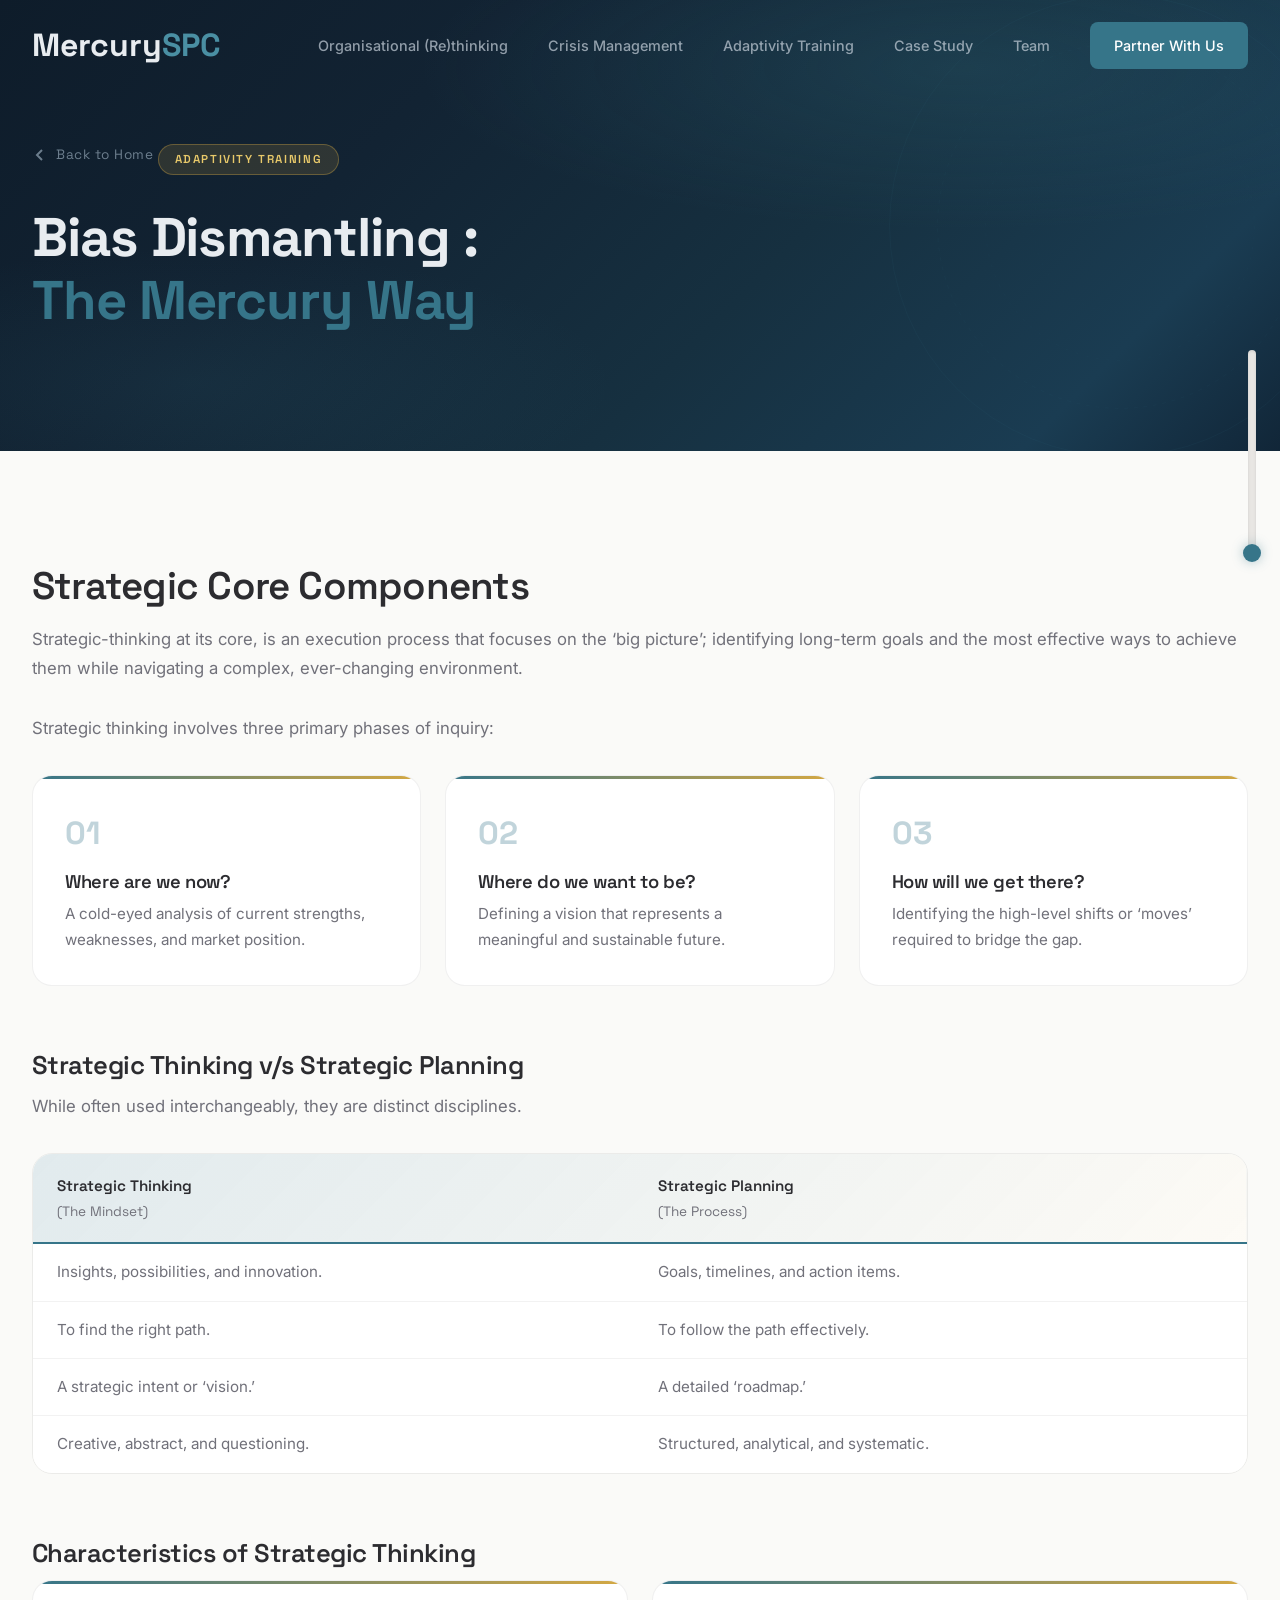
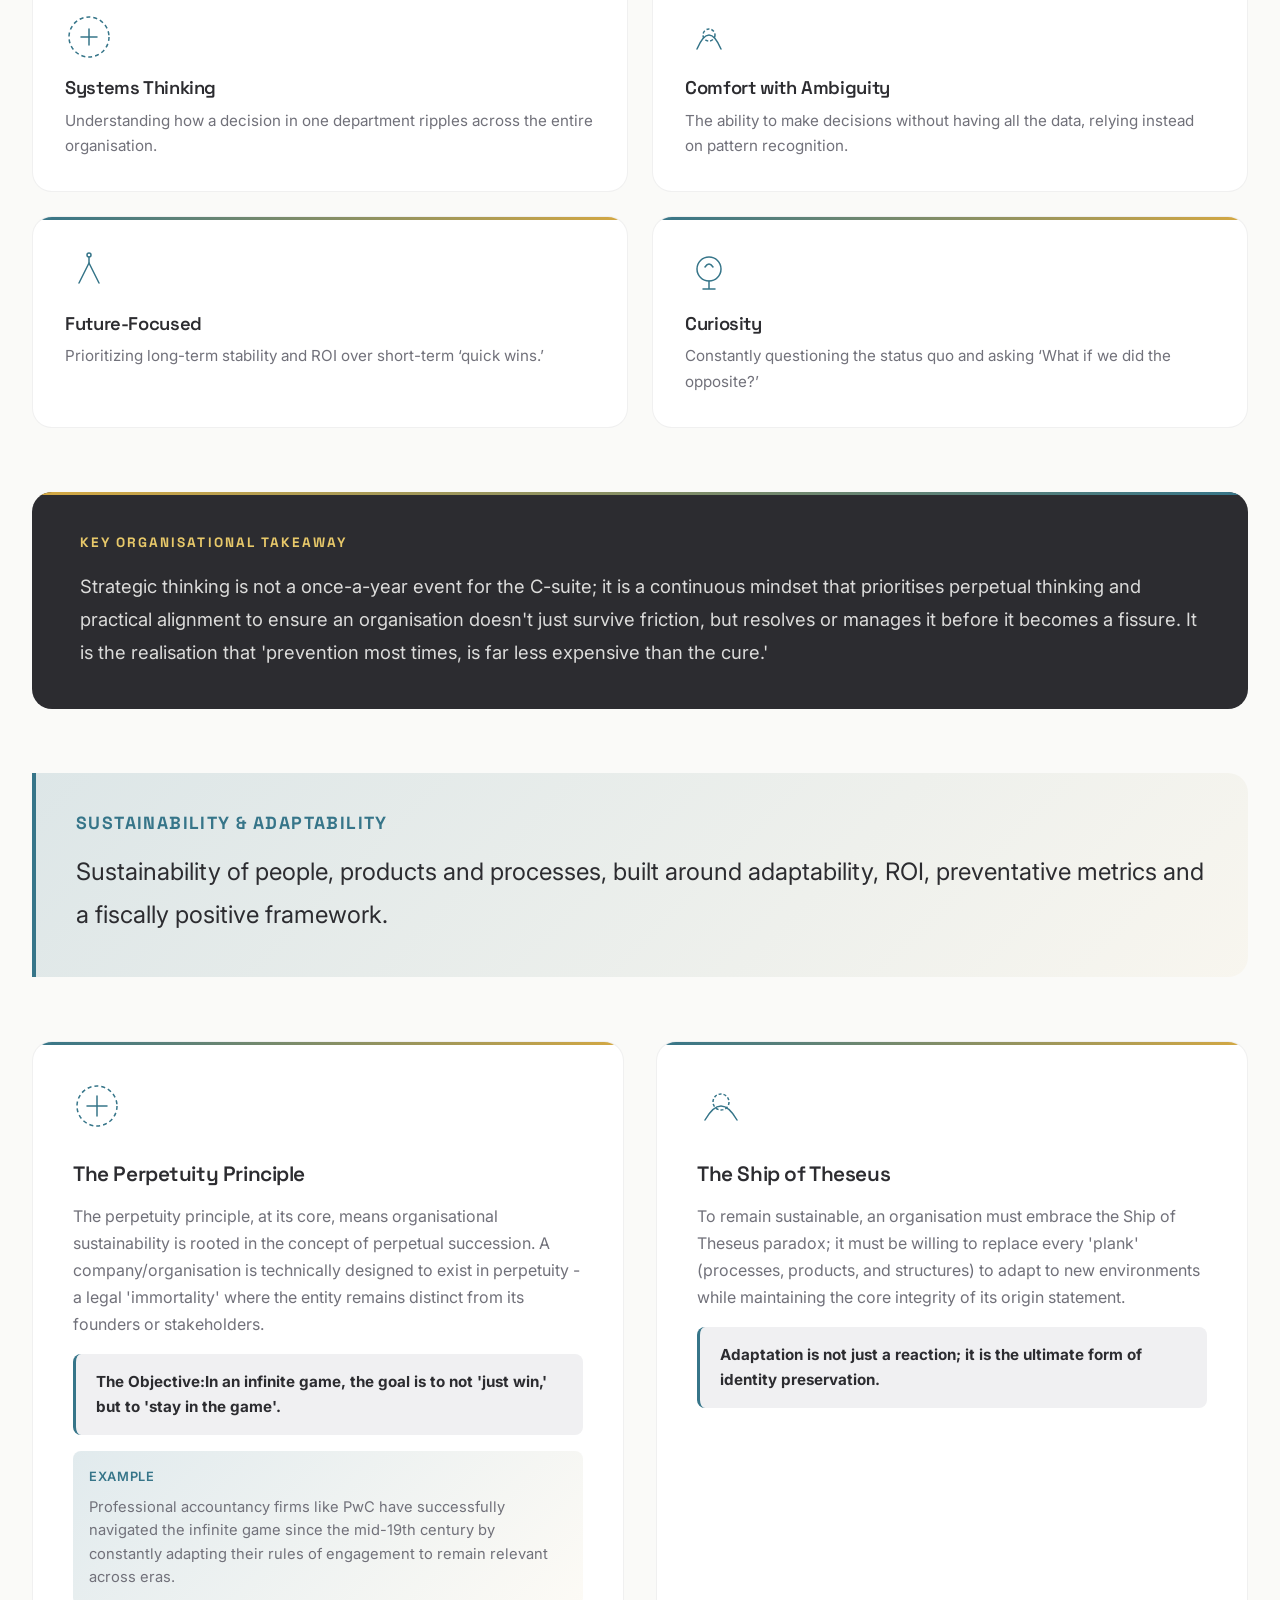
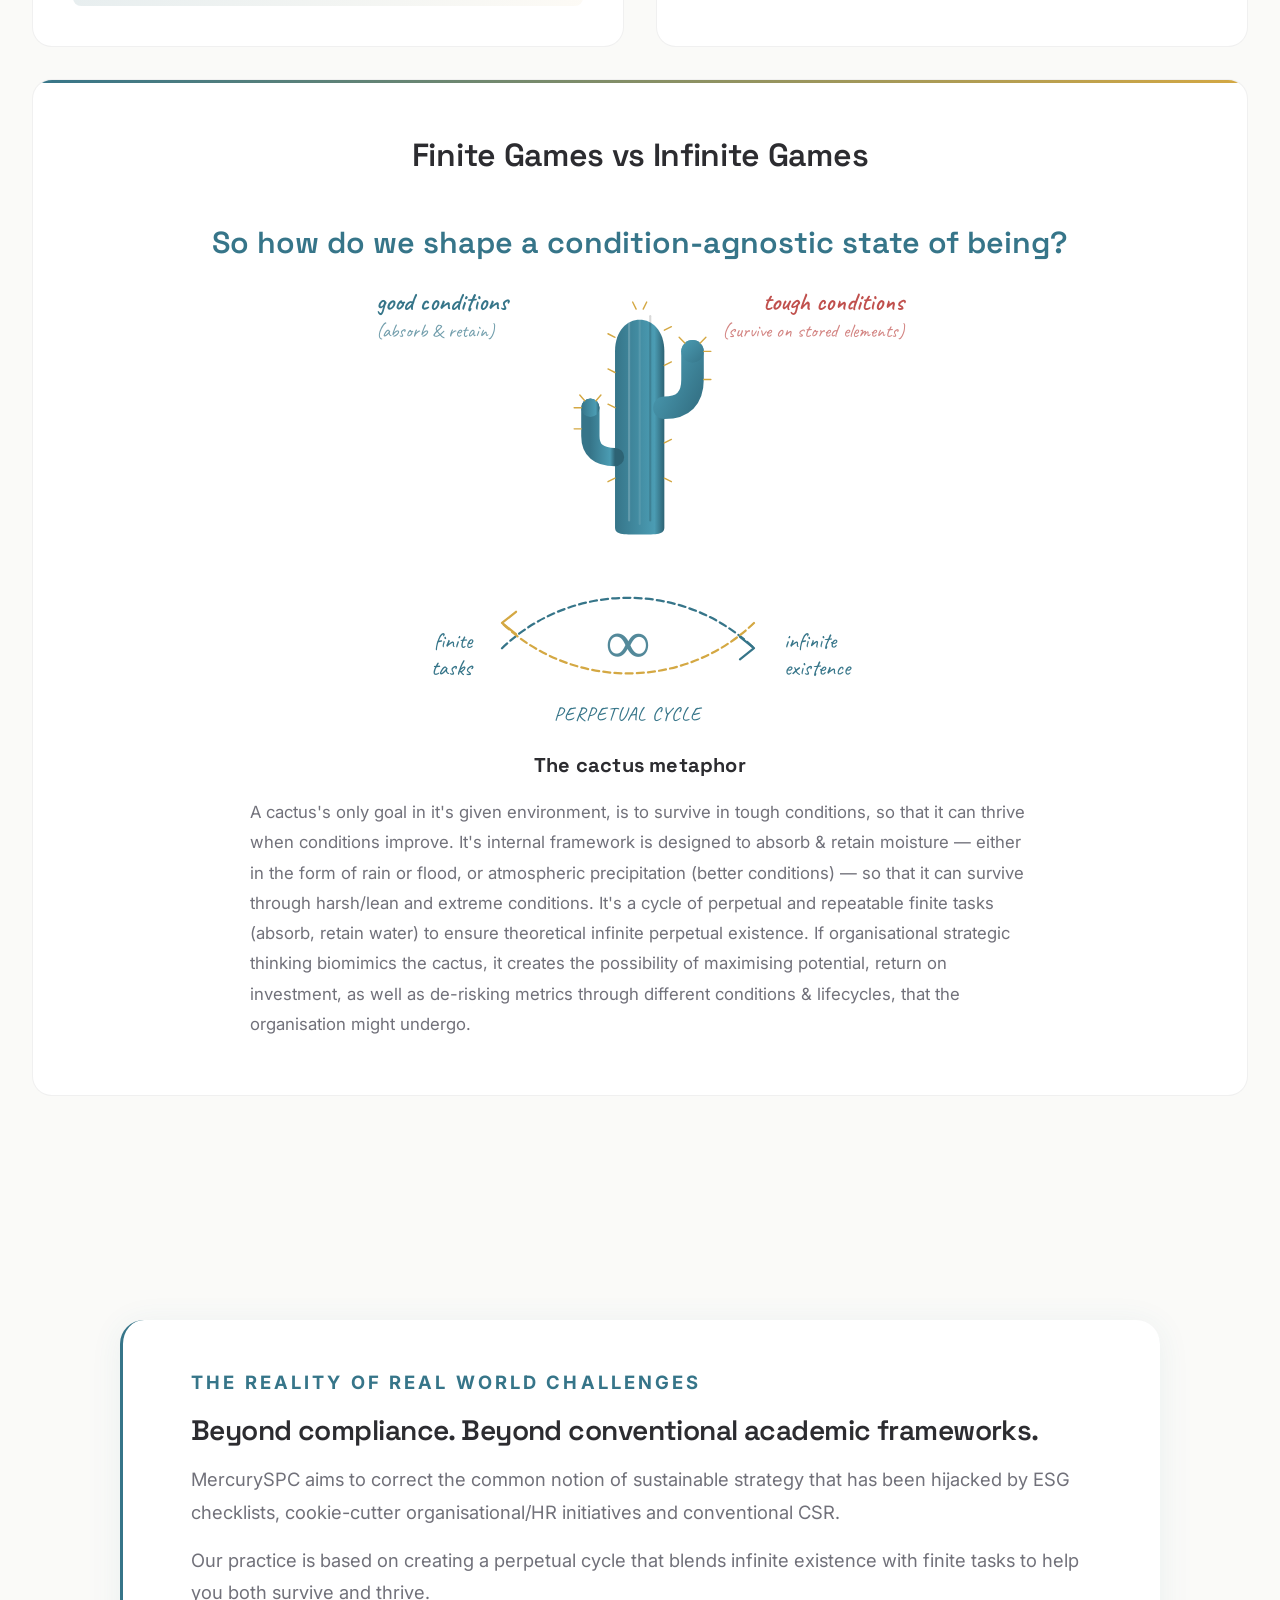
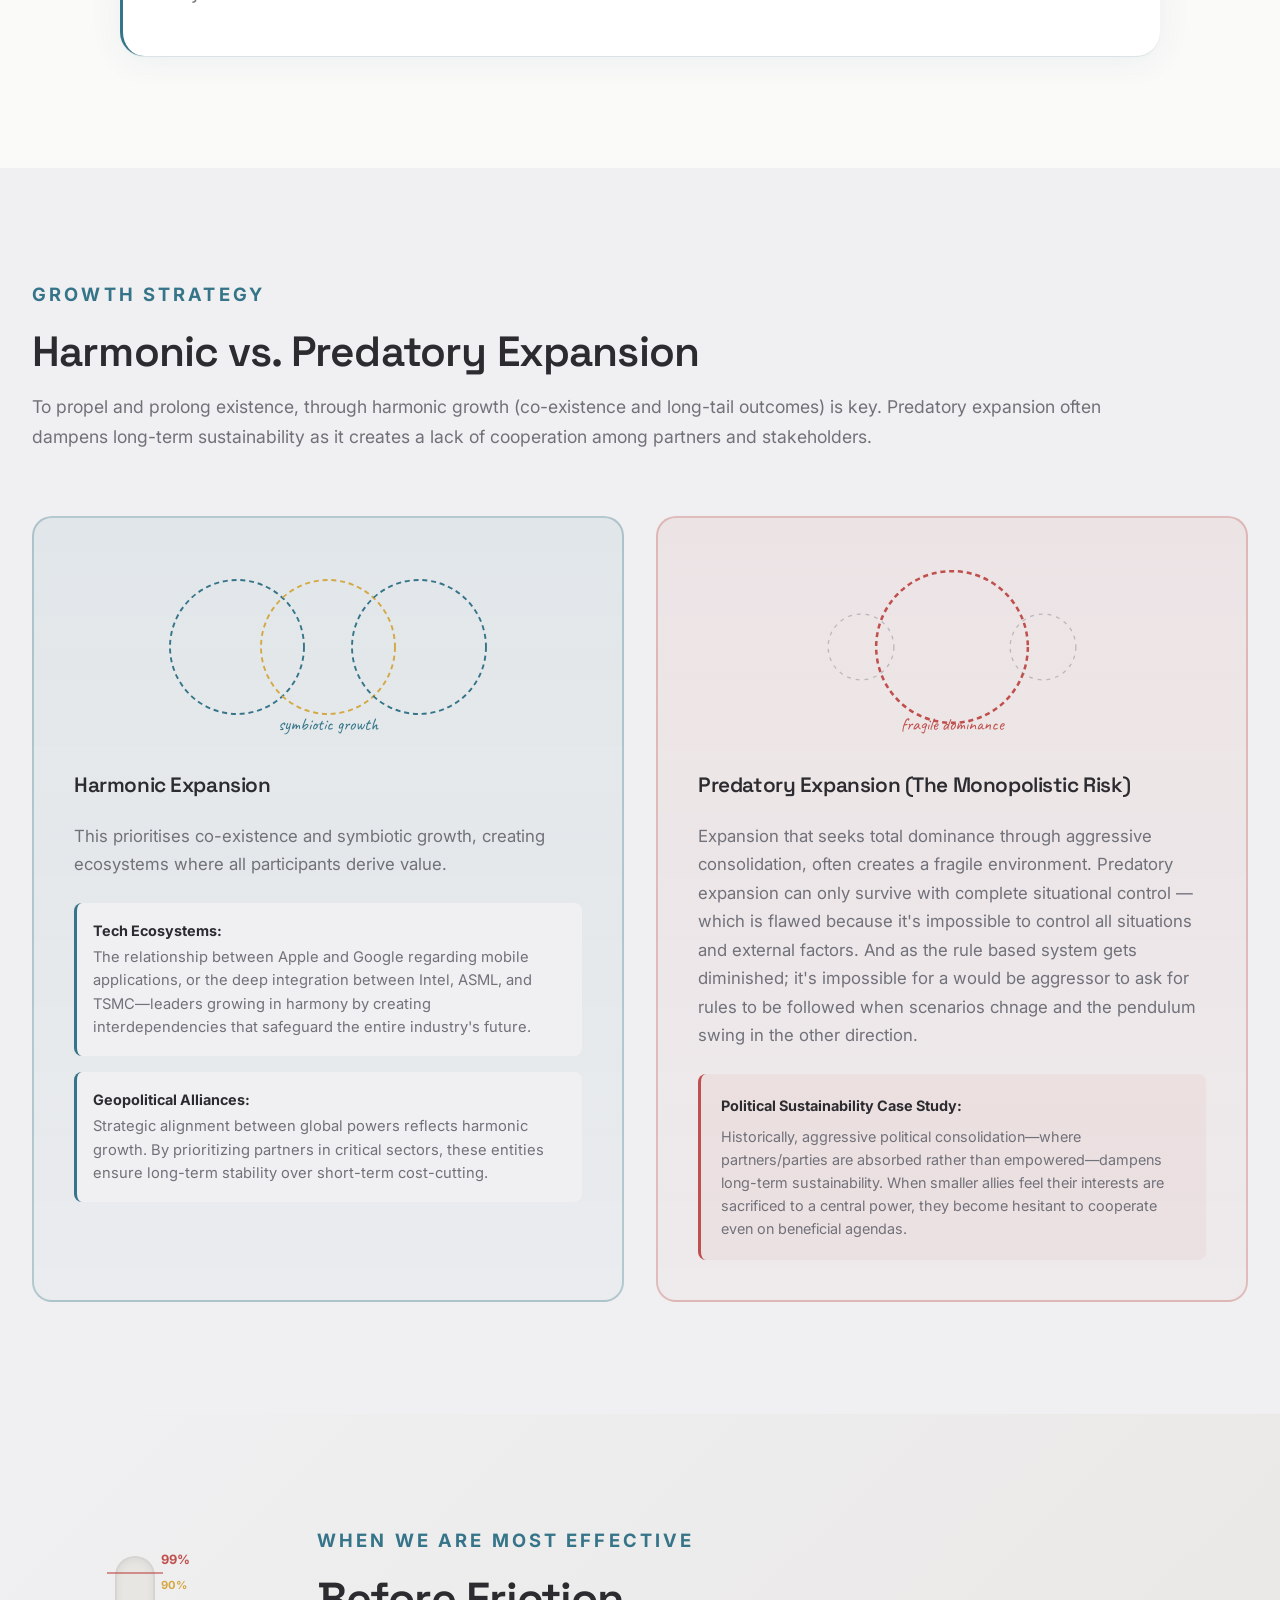
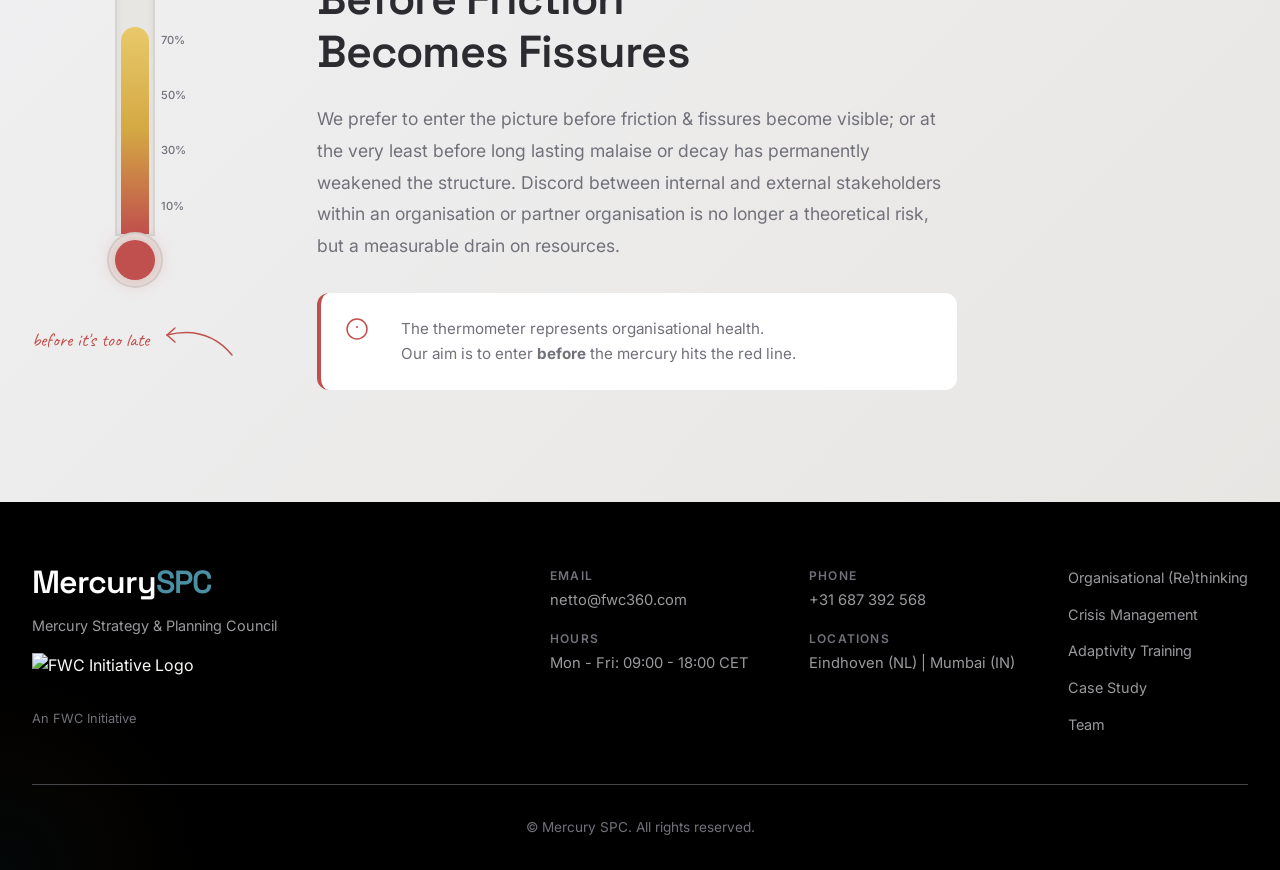
==== commit 0b13c369: "Style Adaptivity Training hero badge to match What We Do pill style" ====
--- a/adaptivity-training.html
+++ b/adaptivity-training.html
@@ -53,14 +53,18 @@
         .at-hero-back:hover { color: var(--teal); }
         .at-hero-back svg { width: 16px; height: 16px; }
         .at-hero-label {
+            display: inline-block;
+            background: rgba(212,168,67,0.15);
+            border: 1px solid rgba(212,168,67,0.35);
+            color: #E8C96A;
             font-family: var(--font-display);
-            font-size: 0.82rem;
+            font-size: 0.72rem;
             font-weight: 600;
-            letter-spacing: 0.18em;
+            letter-spacing: 0.14em;
             text-transform: uppercase;
-            color: var(--teal);
-            margin-bottom: 1rem;
-            display: block;
+            padding: 0.32rem 1rem;
+            border-radius: 100px;
+            margin-bottom: 1.5rem;
         }
         .at-hero h1 {
             font-family: var(--font-display);
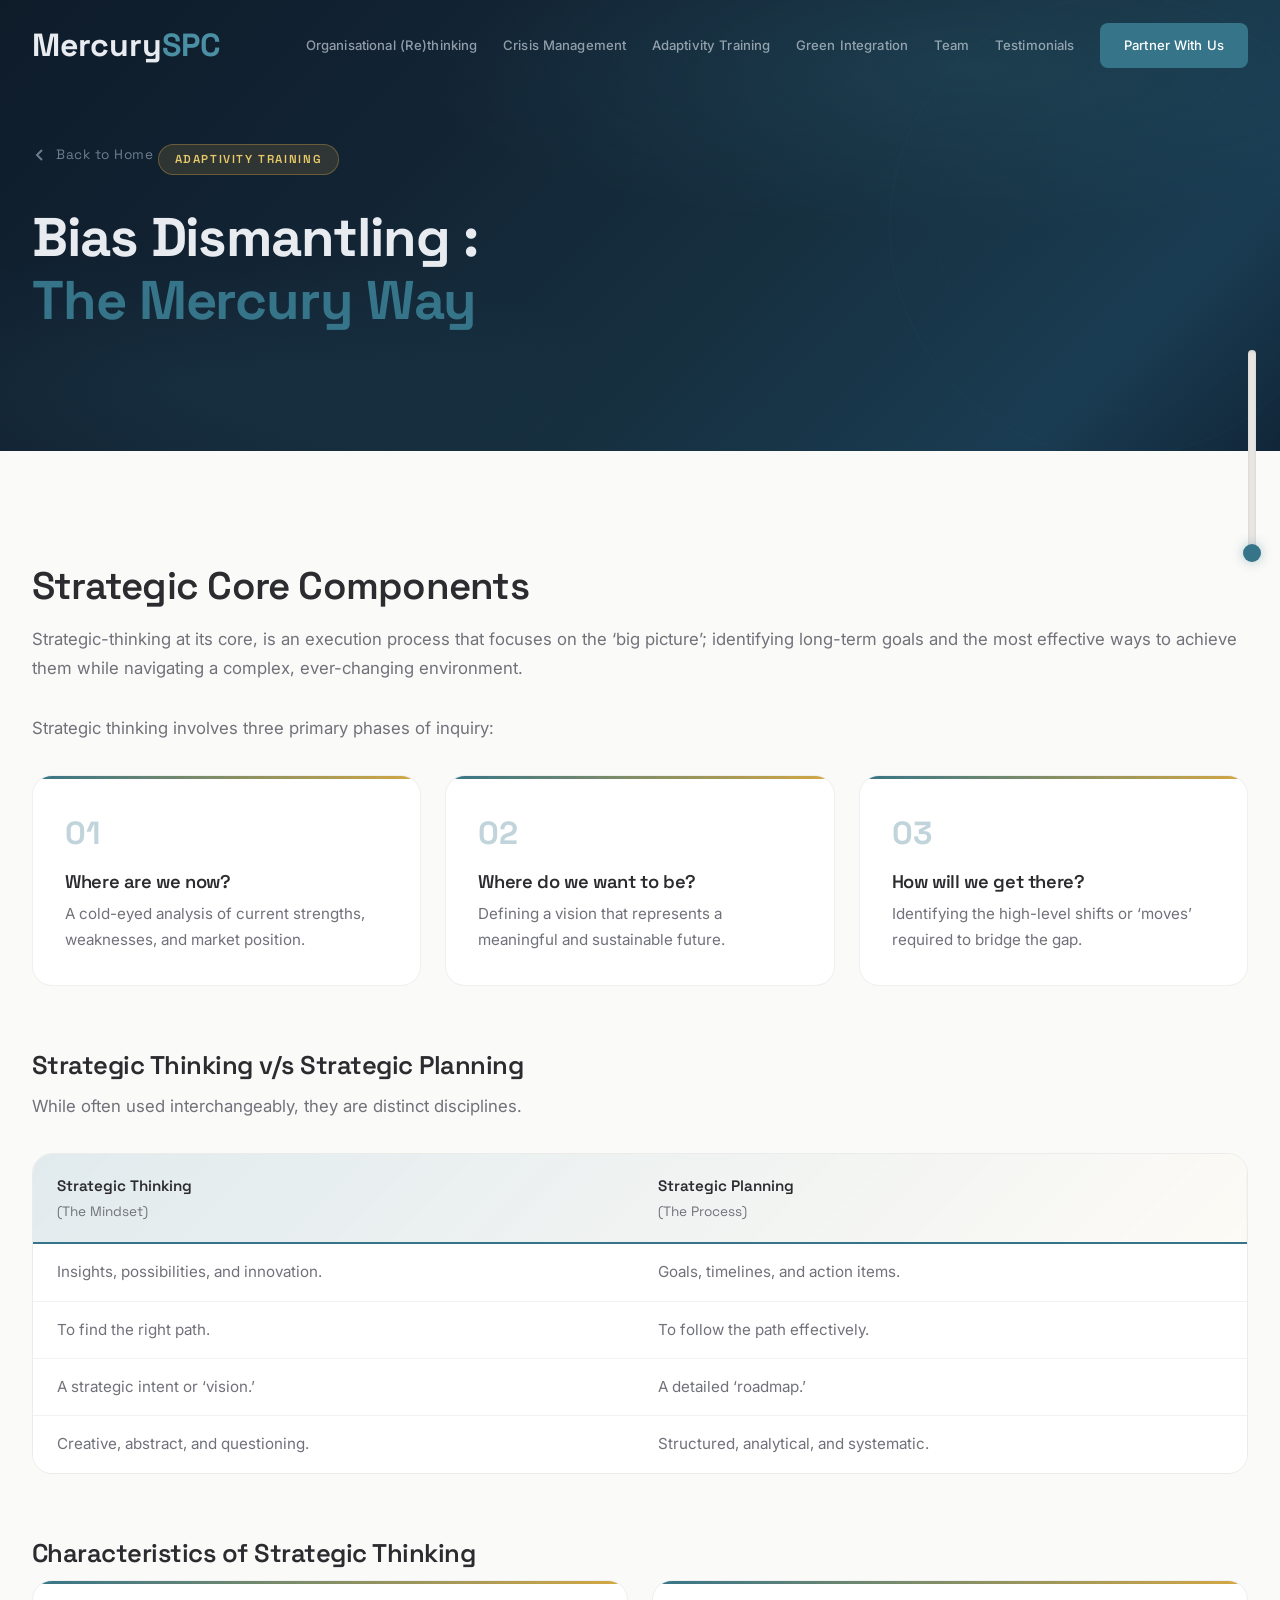
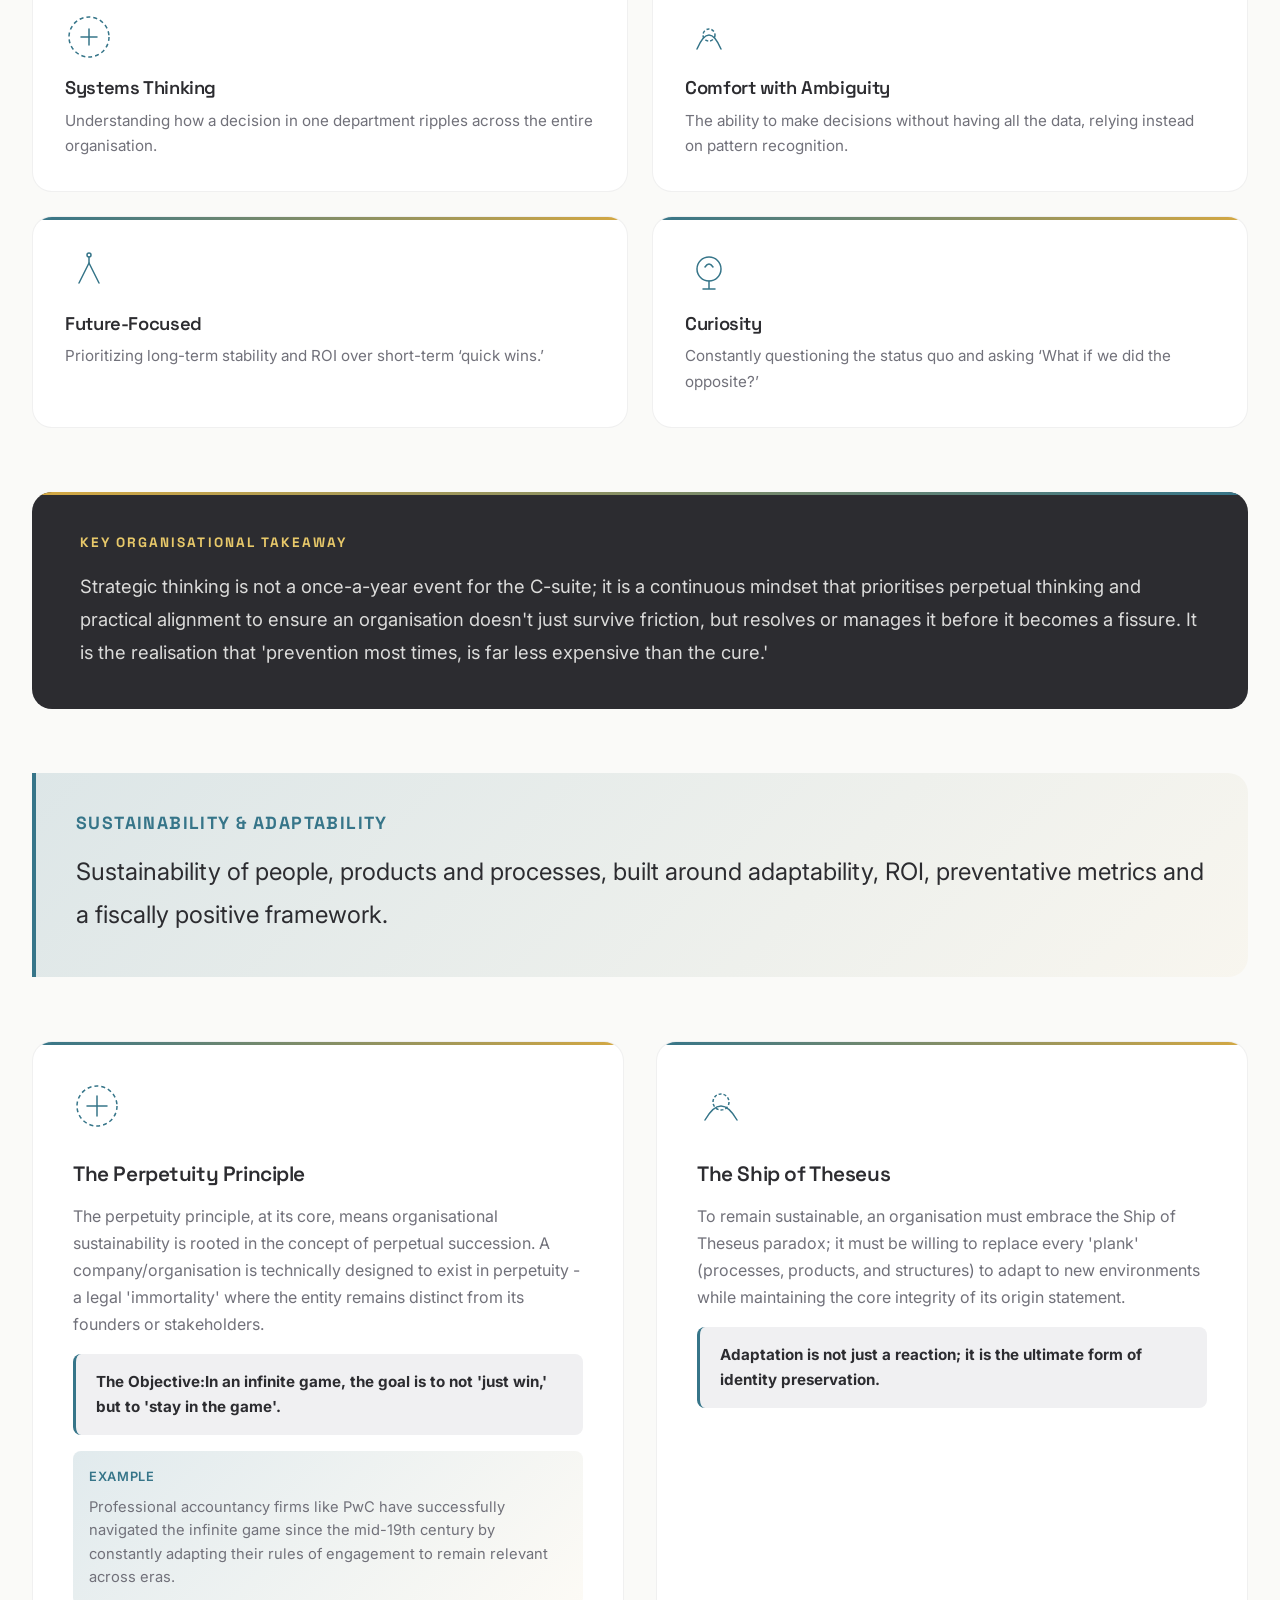
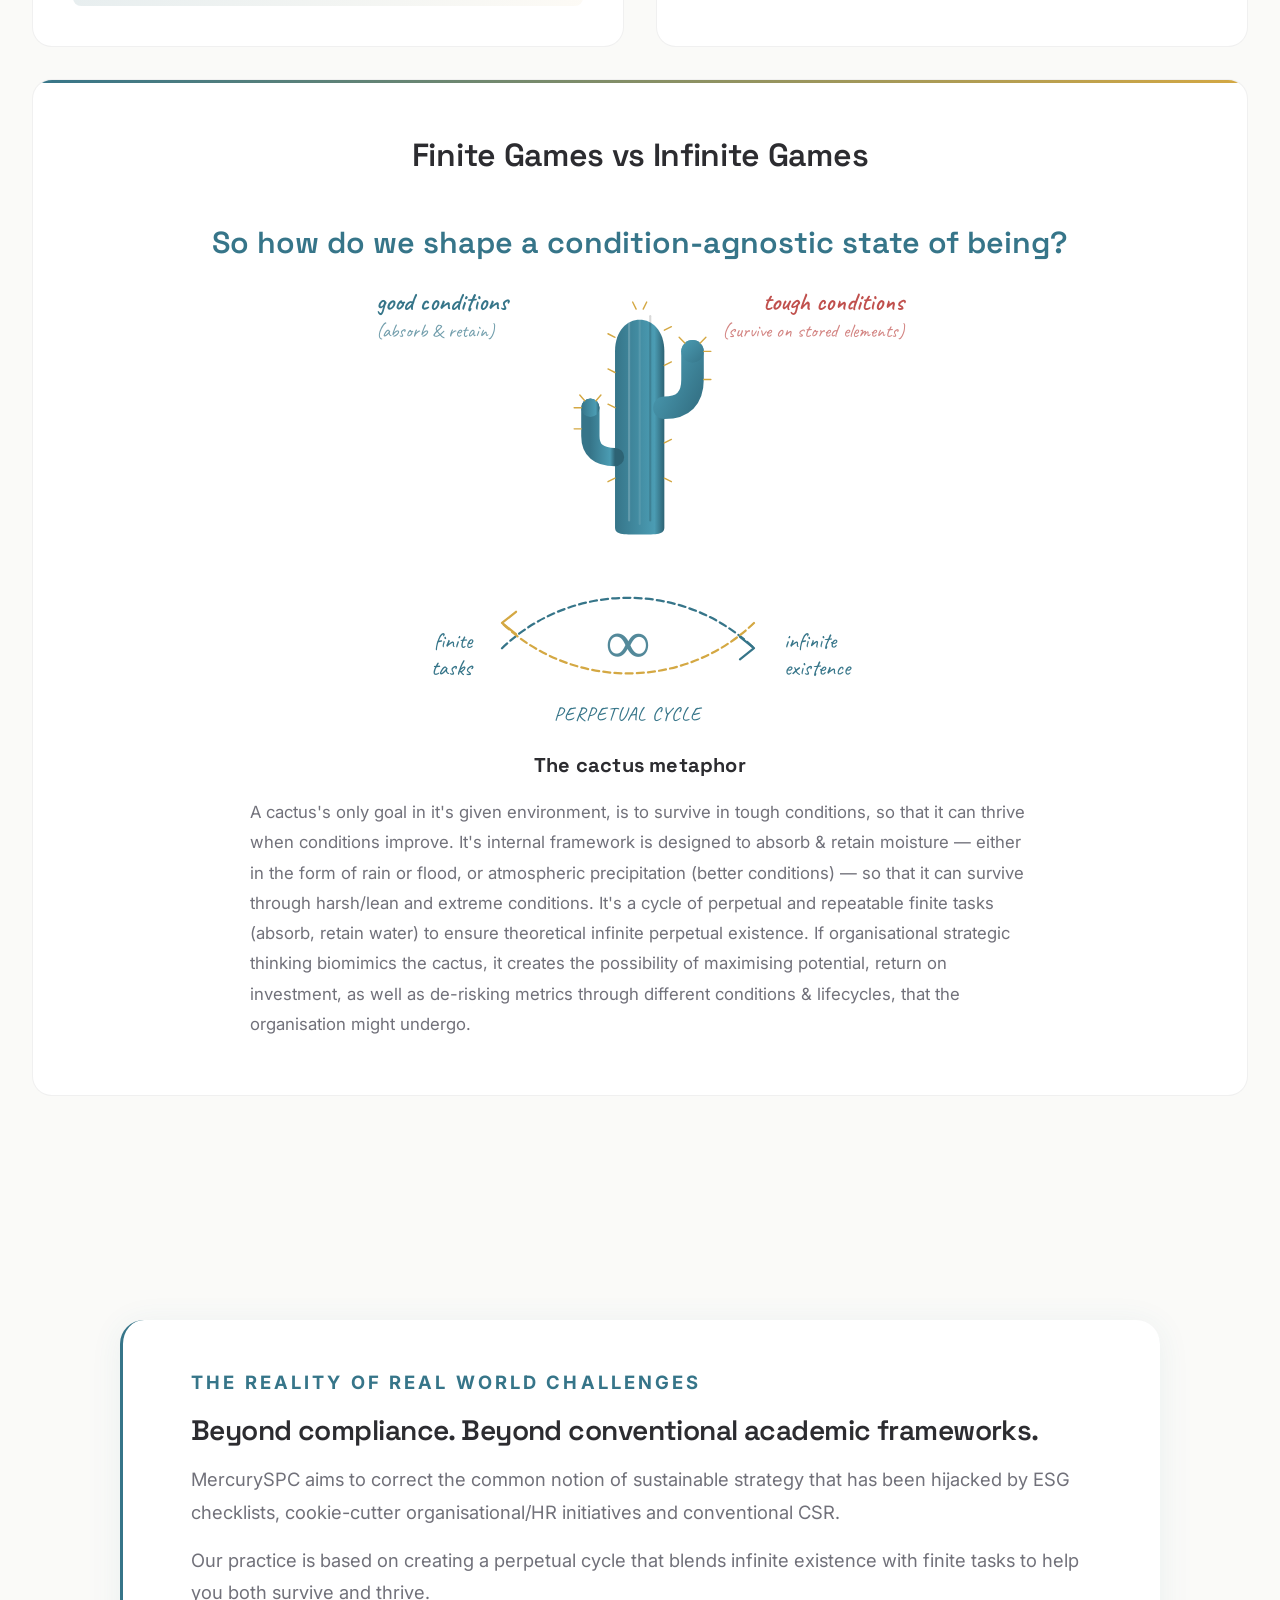
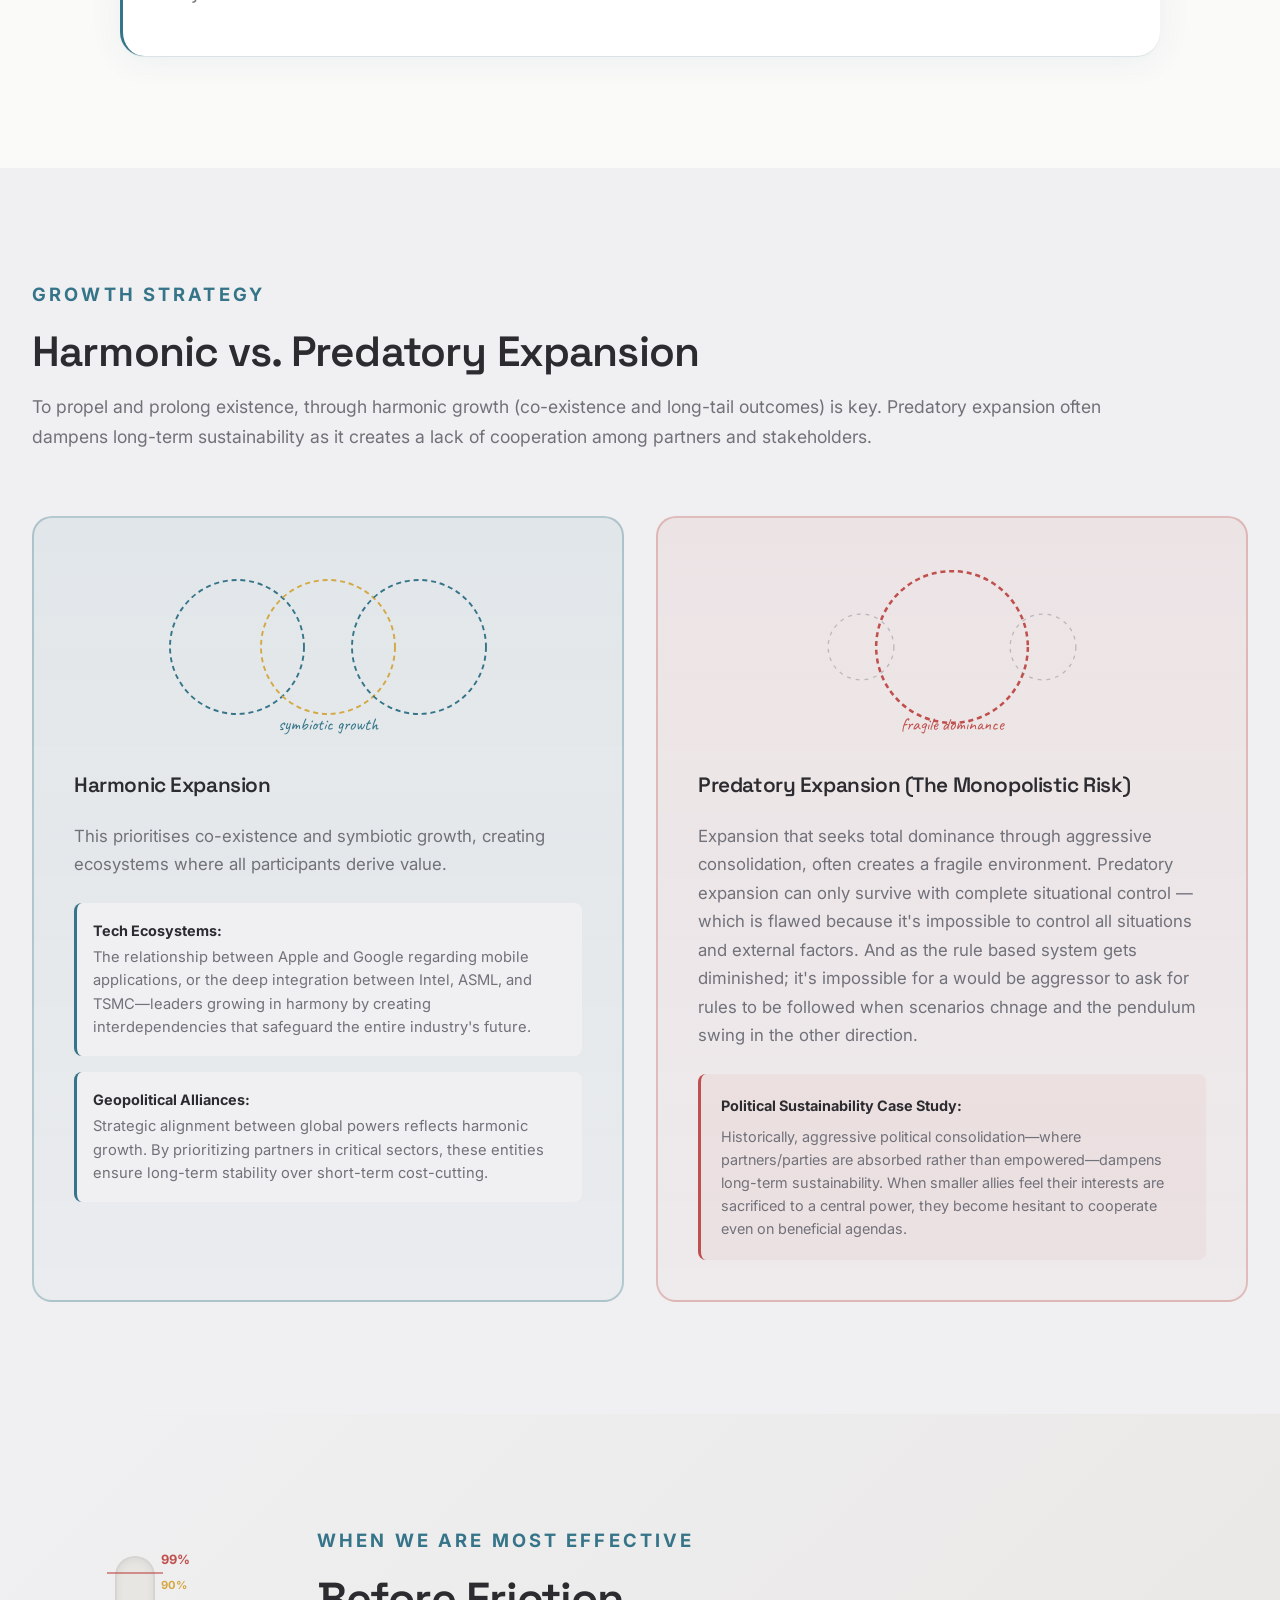
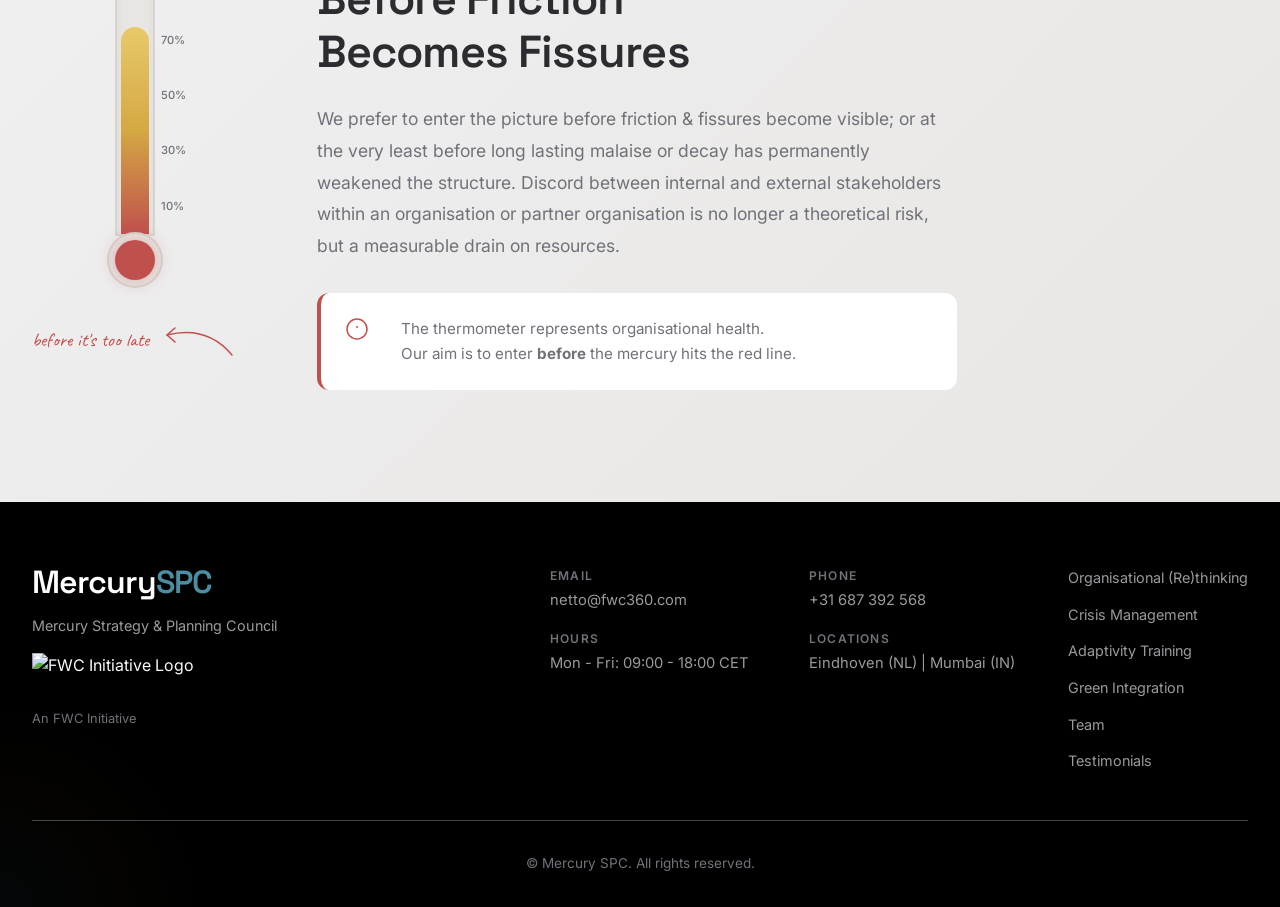
==== commit 5aab424d: "Testimonials page: simplify hero, reorder cards, rename nav; crisis quote interstitial; slider updat" ====
--- a/adaptivity-training.html
+++ b/adaptivity-training.html
@@ -98,8 +98,9 @@
                 <a href="what-we-do.html">Organisational (Re)thinking</a>
                 <a href="perception-crisis.html">Crisis Management</a>
                 <a href="adaptivity-training.html">Adaptivity Training</a>
-                <a href="traditional-stewardship.html">Case Study</a>
+                <a href="traditional-stewardship.html">Green Integration</a>
                 <a href="team.html">Team</a>
+                <a href="refrences.html">Testimonials</a>
                 <a href="mailto:netto@fwc360.com" class="nav-cta">Partner With Us</a>
             </div>
             <button class="nav-toggle" id="navToggle">MENU</button>
@@ -550,8 +551,9 @@
                     <a href="what-we-do.html">Organisational (Re)thinking</a>
                     <a href="perception-crisis.html">Crisis Management</a>
                     <a href="adaptivity-training.html">Adaptivity Training</a>
-                    <a href="traditional-stewardship.html">Case Study</a>
+                    <a href="traditional-stewardship.html">Green Integration</a>
                     <a href="team.html">Team</a>
+                    <a href="refrences.html">Testimonials</a>
                 </div>
             </div>
             <div class="footer-bottom">
--- a/styles-v2.css
+++ b/styles-v2.css
@@ -215,12 +215,14 @@
 .nav-links {
     display: flex;
     align-items: center;
-    gap: 2.5rem;
+    gap: 1.6rem;
 }
 
 .nav-links a {
-    font-size: 0.9rem;
+    font-size: 0.82rem;
     font-weight: 500;
+    letter-spacing: 0.01em;
+    white-space: nowrap;
     color: rgba(200, 210, 220, 0.7);
     transition: color 0.3s ease;
 }
@@ -239,6 +241,10 @@
 
 .nav-cta:hover {
     background: var(--teal-dark) !important;
+}
+
+.nav-active {
+    color: var(--teal-light) !important;
 }
 
 .nav-toggle {
@@ -343,7 +349,7 @@
 }
 
 .hero-subtitle {
-    font-size: 1.3rem;
+    font-size: 1.6rem;
     color: rgba(200, 210, 220, 0.6);
     line-height: 1.25;
     font-weight: 500;
@@ -352,6 +358,14 @@
     margin-top: 0.1rem;
     font-style: normal;
     white-space: nowrap;
+}
+
+/* Leaf icon hidden on desktop nav */
+.nav-leaf {
+    display: none;
+    font-size: 0.9em;
+    vertical-align: middle;
+    margin-left: 0.2em;
 }
 
 
@@ -376,6 +390,13 @@
     z-index: 2;
     text-align: center;
     white-space: nowrap;
+    transition: opacity 0.35s ease;
+}
+
+/* When a reference slide is active, fade out the title */
+.hero--ref-active .hero-content {
+    opacity: 0;
+    pointer-events: none;
 }
 
 .hero-planet-img {
@@ -1560,6 +1581,12 @@
     transform: translateX(-50%);
 }
 
+@media (max-width: 768px) {
+    .circle-loop-sketch {
+        width: 95vw;
+    }
+}
+
 .loop-container {
     position: relative;
     display: block;
@@ -2353,6 +2380,167 @@
     color: var(--dark);
 }
 
+
+
+/* ============================
+   HERO REFERENCE SLIDE
+   ============================ */
+
+/* Wrapper: centers the card, sits above the controls */
+.hero-ref-slide-wrap {
+    position: absolute;
+    bottom: 5.5rem;
+    left: 50%;
+    transform: translateX(-50%);
+    width: min(580px, 88vw);
+    z-index: 20;
+    pointer-events: none; /* wrapper is invisible — only active card intercepts */
+}
+
+/* The card itself — starts off-screen right */
+.hero-ref-slide {
+    display: flex;
+    flex-direction: column;
+    gap: 0.75rem;
+    padding: 1.5rem 1.8rem 1.4rem 1.6rem;
+    border-radius: 16px;
+    border: 1px solid rgba(54,117,137,0.25);
+    background: rgba(6,10,15,0.88);
+    backdrop-filter: blur(18px);
+    -webkit-backdrop-filter: blur(18px);
+    text-decoration: none;
+    color: inherit;
+    pointer-events: none;
+    /* default state: off-screen right */
+    transform: translateX(115%);
+    opacity: 0;
+    transition: transform 0.7s cubic-bezier(0.16, 1, 0.3, 1), opacity 0.55s ease;
+}
+
+/* Slide is on-screen */
+.hero-ref-slide.hrs-in {
+    transform: translateX(0);
+    opacity: 1;
+    pointer-events: auto;
+}
+
+/* Exit: slide out to the left */
+.hero-ref-slide.hrs-out-left {
+    transform: translateX(-115%);
+    opacity: 0;
+    pointer-events: none;
+    transition: transform 0.5s cubic-bezier(0.4, 0, 1, 1), opacity 0.4s ease;
+}
+
+/* Exit: slide out to the right */
+.hero-ref-slide.hrs-out-right {
+    transform: translateX(115%);
+    opacity: 0;
+    pointer-events: none;
+    transition: transform 0.5s cubic-bezier(0.4, 0, 1, 1), opacity 0.4s ease;
+}
+
+.hrs-open-quote {
+    font-family: Georgia, serif;
+    font-size: 3.2rem;
+    line-height: 0.6;
+    color: var(--teal-light);
+    opacity: 0.5;
+    margin-bottom: 0.2rem;
+    user-select: none;
+}
+
+.hrs-context {
+    font-family: var(--font-display);
+    font-size: 0.68rem;
+    font-weight: 700;
+    letter-spacing: 0.14em;
+    text-transform: uppercase;
+    color: var(--teal-light);
+}
+
+.hrs-quote {
+    font-size: 0.98rem;
+    line-height: 1.72;
+    color: rgba(220,228,236,0.9);
+    font-style: italic;
+    border: none;
+    margin: 0;
+    padding: 0;
+}
+
+.hrs-author {
+    display: flex;
+    flex-direction: column;
+    gap: 0.15rem;
+    padding-top: 0.75rem;
+    border-top: 1px solid rgba(54,117,137,0.2);
+}
+.hrs-name {
+    font-family: var(--font-display);
+    font-size: 0.88rem;
+    font-weight: 700;
+    color: #E8ECF0;
+}
+.hrs-role {
+    font-size: 0.76rem;
+    color: rgba(200,210,220,0.5);
+    line-height: 1.4;
+}
+
+/* Controls row: ← dots → — always visible, subtle */
+.hero-ref-controls {
+    position: absolute;
+    bottom: 2rem;
+    left: 50%;
+    transform: translateX(-50%);
+    z-index: 20;
+    display: flex;
+    align-items: center;
+    gap: 1rem;
+}
+
+.hero-ref-arr {
+    width: 34px;
+    height: 34px;
+    border-radius: 50%;
+    border: 1px solid rgba(54,117,137,0.35);
+    background: rgba(54,117,137,0.08);
+    color: rgba(74,143,163,0.7);
+    font-size: 0.95rem;
+    cursor: pointer;
+    display: flex;
+    align-items: center;
+    justify-content: center;
+    transition: background 0.25s ease, border-color 0.25s ease, color 0.25s ease;
+    padding: 0;
+    line-height: 1;
+}
+.hero-ref-arr:hover {
+    background: var(--teal);
+    border-color: var(--teal);
+    color: #fff;
+}
+
+.hero-ref-dots {
+    display: flex;
+    align-items: center;
+    gap: 0.45rem;
+}
+.hrd {
+    width: 6px;
+    height: 6px;
+    border-radius: 50%;
+    border: none;
+    background: rgba(54,117,137,0.28);
+    cursor: pointer;
+    padding: 0;
+    transition: background 0.3s ease, transform 0.3s ease;
+}
+.hrd.active {
+    background: var(--teal-light);
+    transform: scale(1.5);
+}
 
 
 /* ============================
@@ -2680,8 +2868,12 @@
     }
 
     .hero-subtitle {
-        font-size: 1rem;
+        font-size: 1.25rem;
         letter-spacing: 0.05em;
+    }
+
+    .nav-leaf {
+        display: inline;
     }
 
     .team-grid {
@@ -2782,13 +2974,24 @@
         z-index: 10;
     }
 
+    /* On mobile, position slide card where the title lives */
+    .hero-ref-slide-wrap {
+        bottom: auto;
+        top: 35%;
+        transform: translateX(-50%);
+    }
+
     .hero-title {
         font-size: clamp(1.8rem, 6vw, 2.8rem);
     }
 
     .hero-subtitle {
-        font-size: 0.78rem;
+        font-size: 1rem;
         letter-spacing: 0.05em;
+    }
+
+    .nav-leaf {
+        display: inline;
     }
 
     .intro-word {
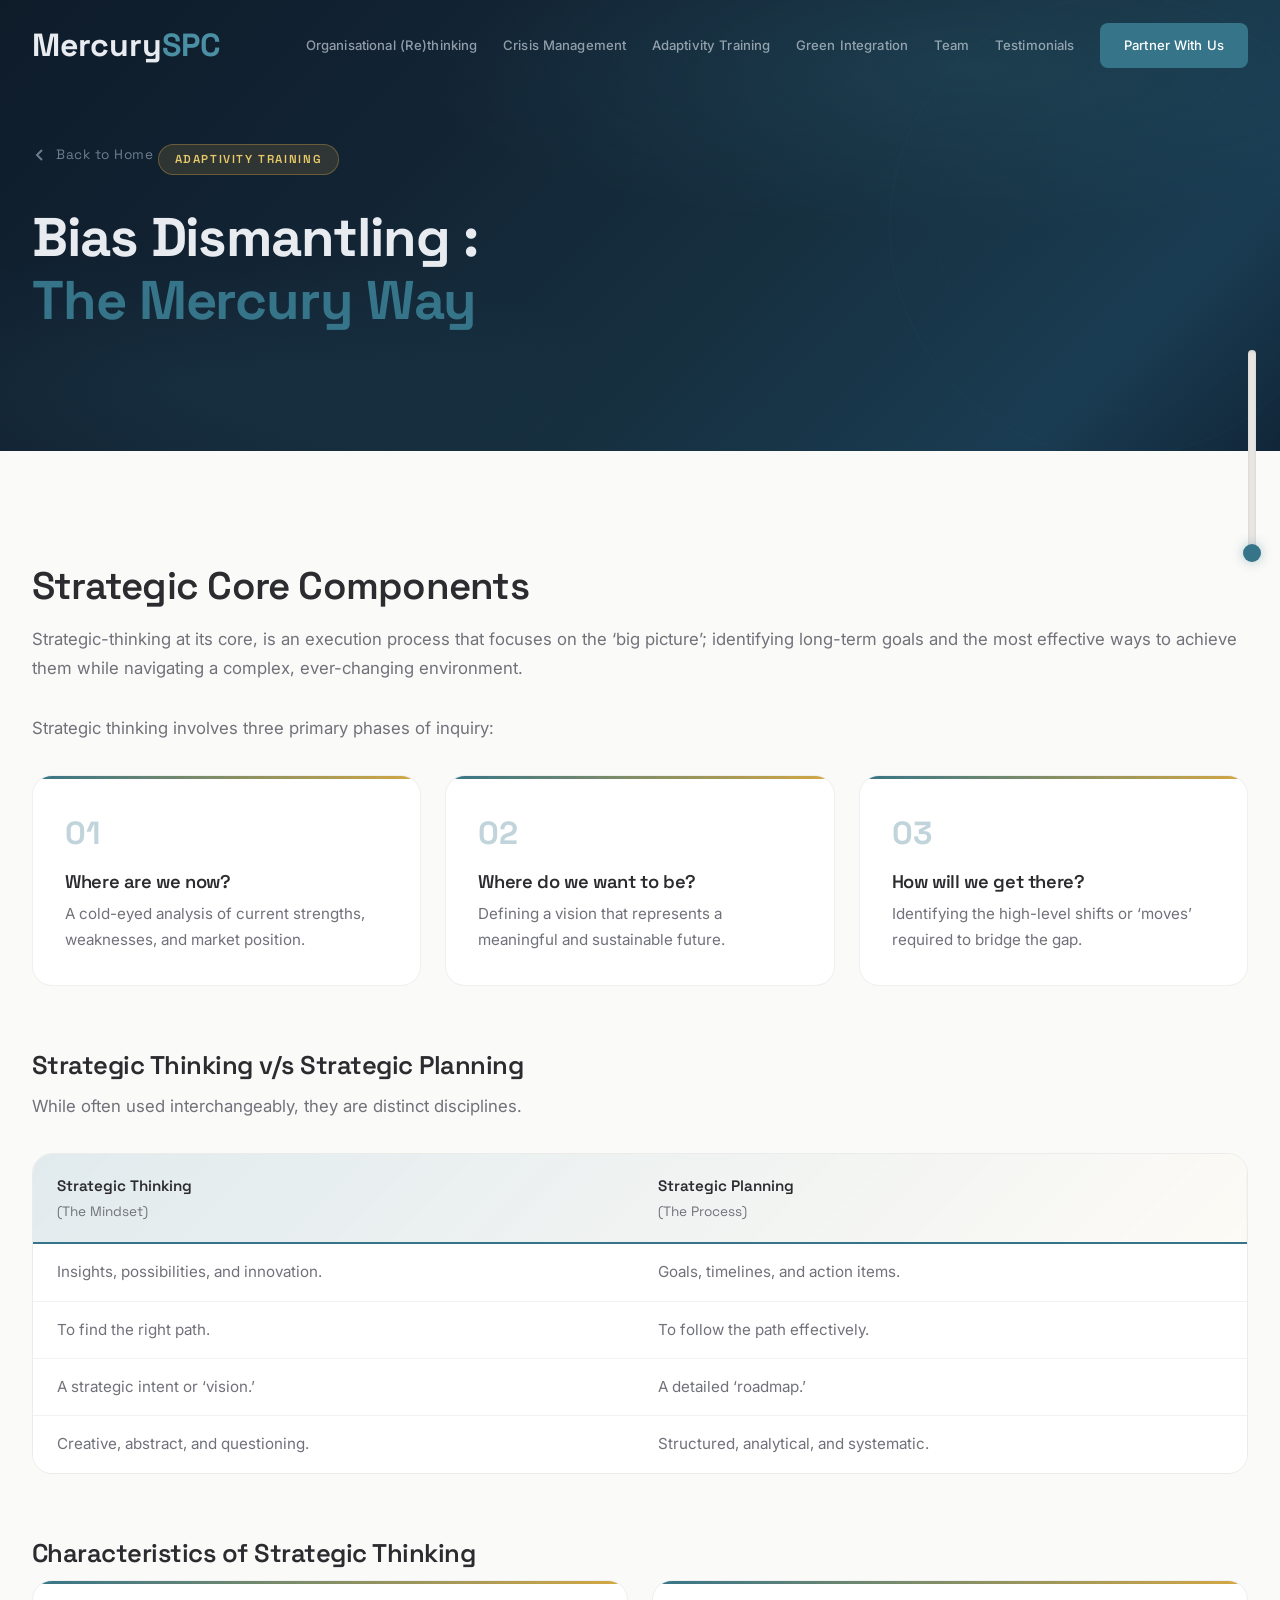
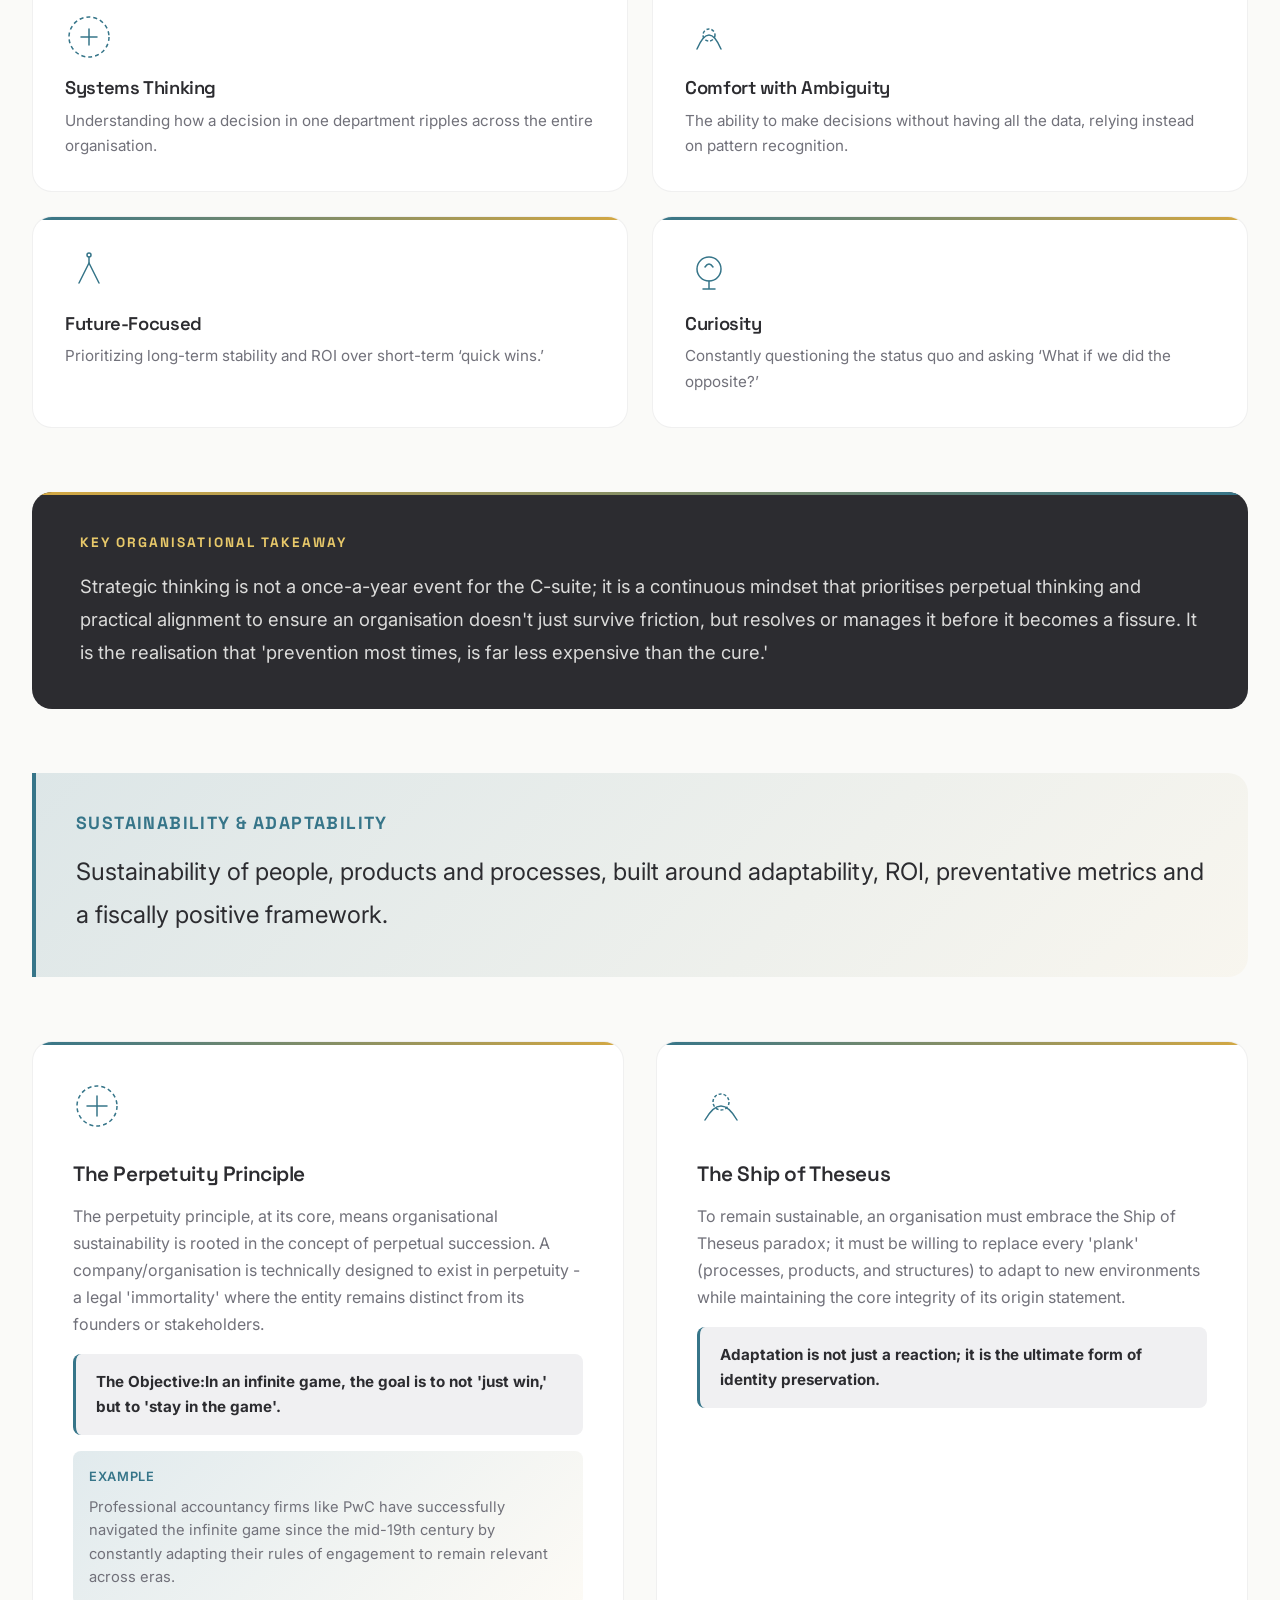
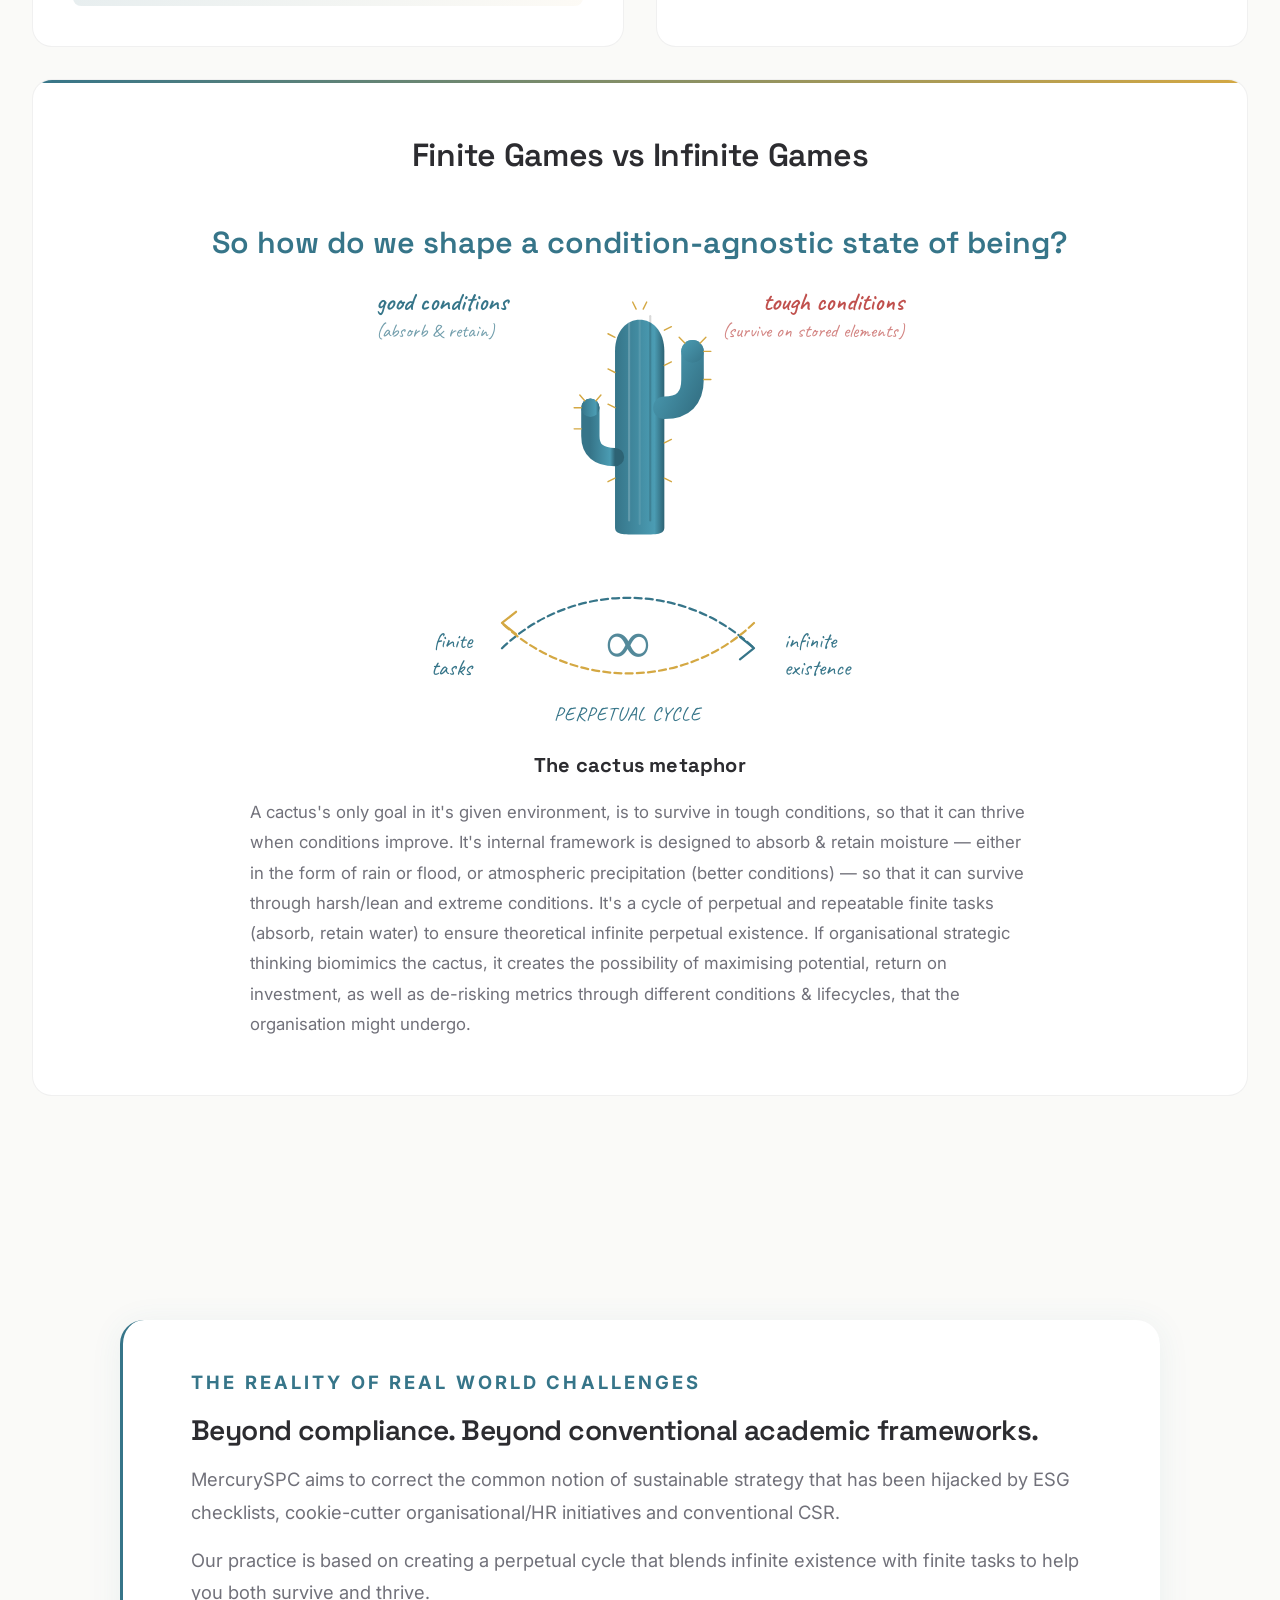
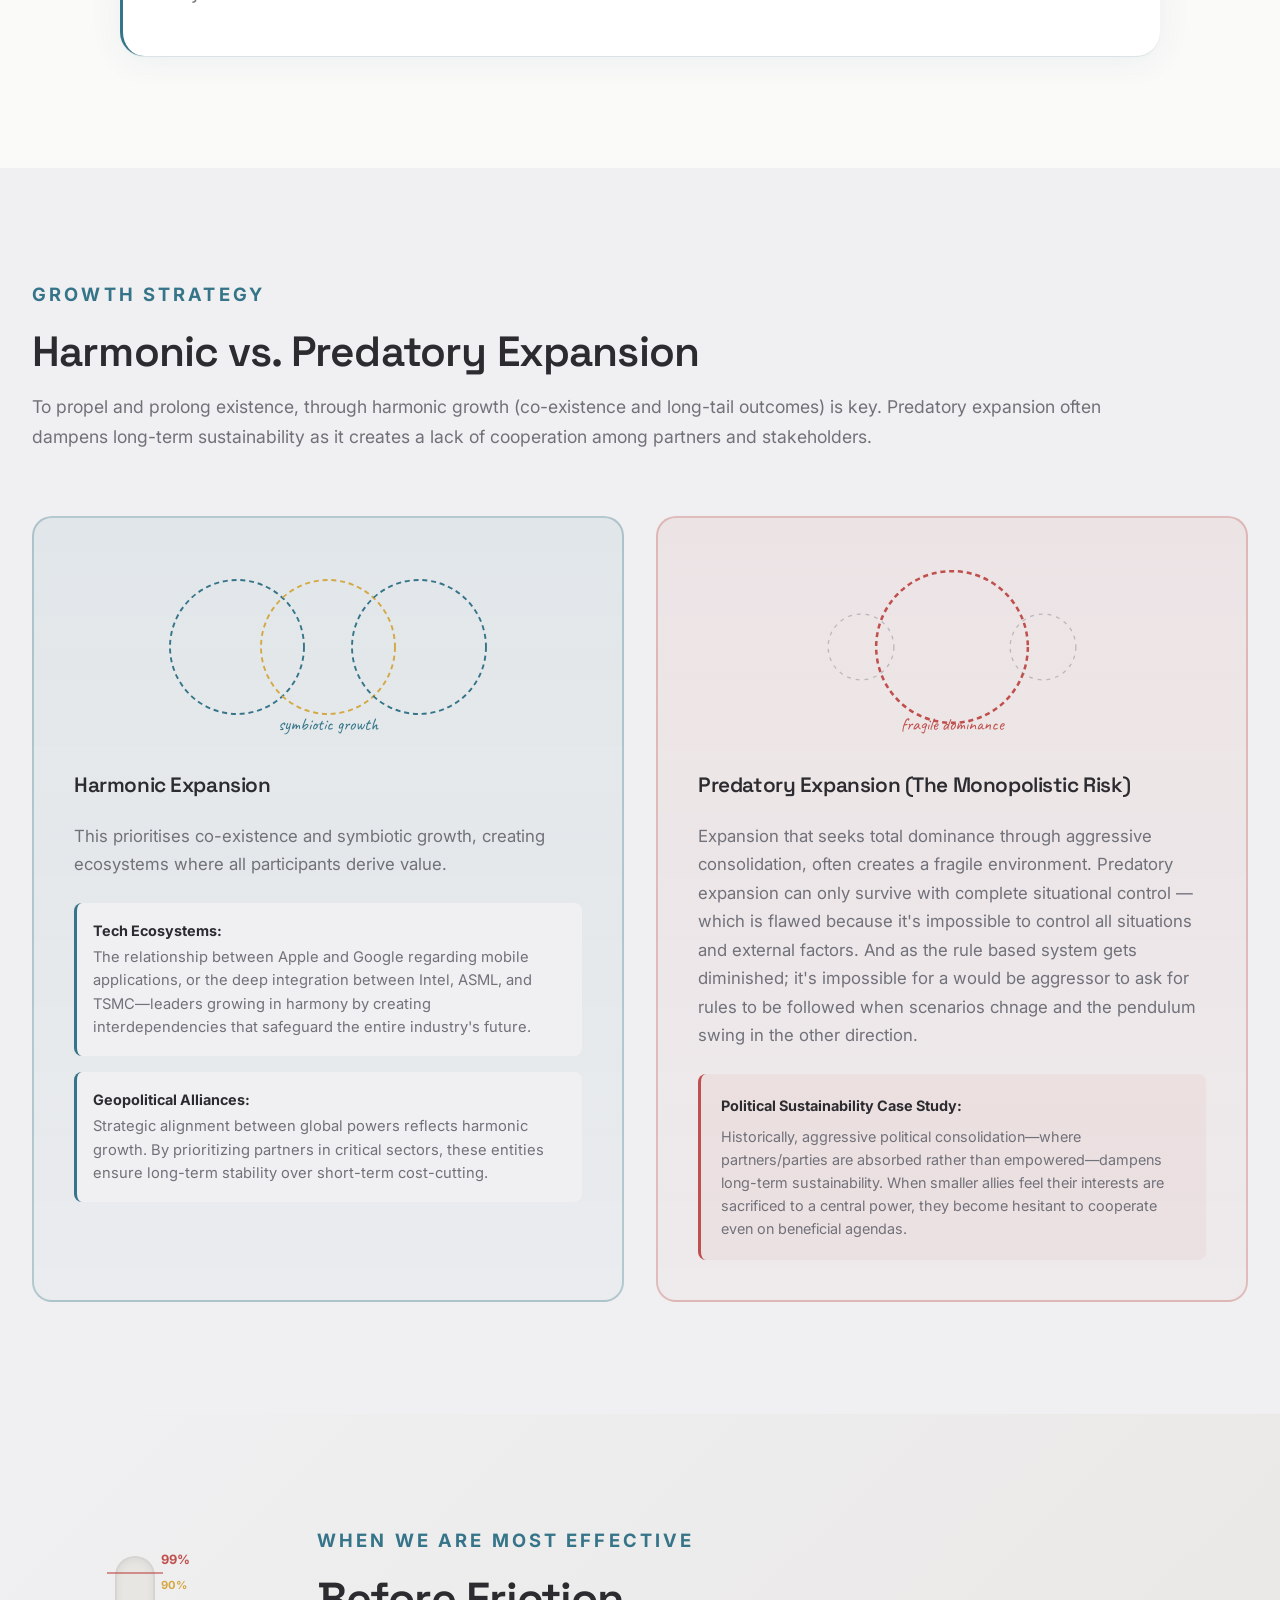
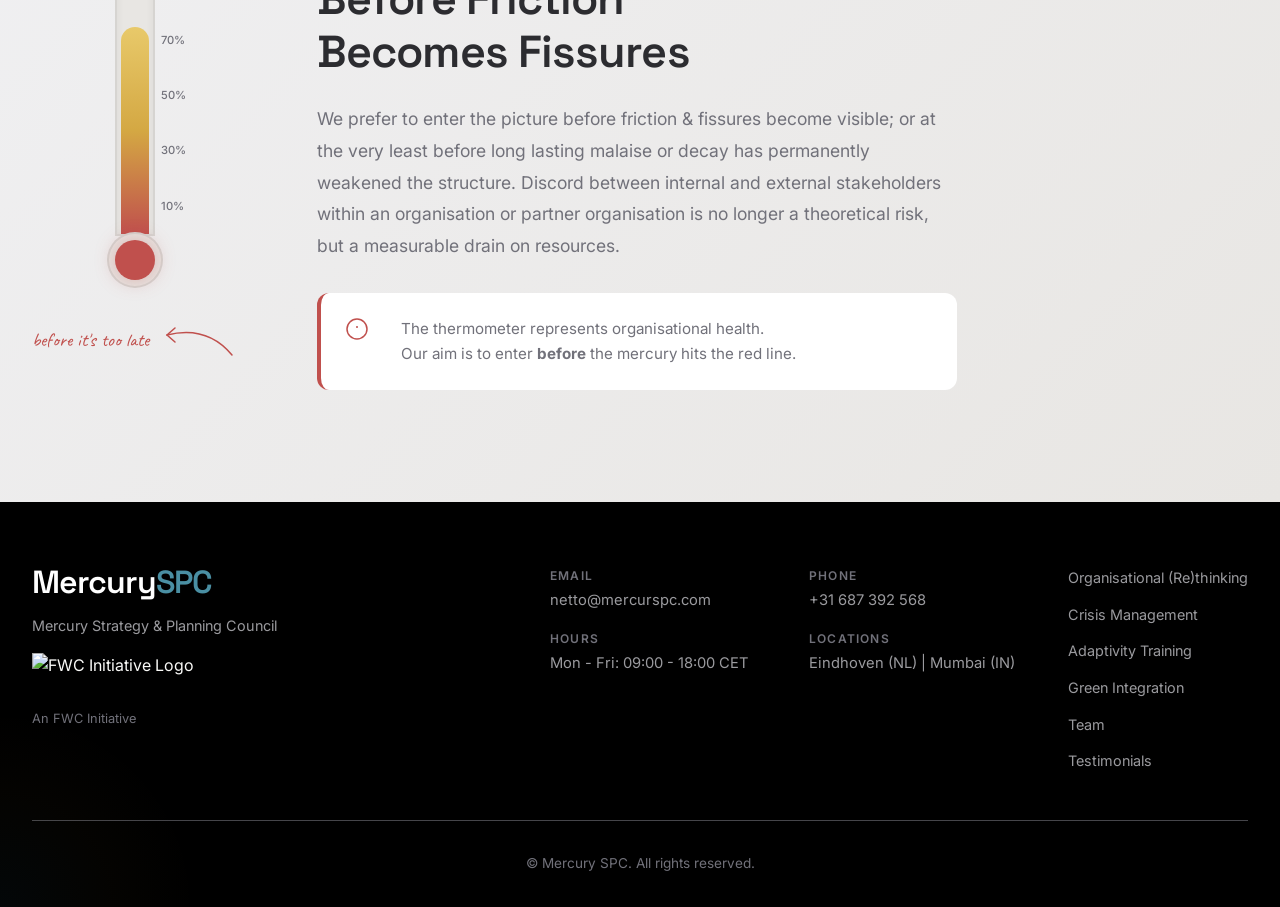
==== commit 1cf20eab: "Fix: exclude arrow buttons from card click handler; update email in refrences.html" ====
--- a/adaptivity-training.html
+++ b/adaptivity-training.html
@@ -101,7 +101,7 @@
                 <a href="traditional-stewardship.html">Green Integration</a>
                 <a href="team.html">Team</a>
                 <a href="refrences.html">Testimonials</a>
-                <a href="mailto:netto@fwc360.com" class="nav-cta">Partner With Us</a>
+                <a href="mailto:netto@mercurspc.com" class="nav-cta">Partner With Us</a>
             </div>
             <button class="nav-toggle" id="navToggle">MENU</button>
         </div>
@@ -532,7 +532,7 @@
                 <div class="footer-contact">
                     <div class="footer-contact-item">
                         <span class="contact-label">Email</span>
-                        <a href="mailto:netto@fwc360.com">netto@fwc360.com</a>
+                        <a href="mailto:netto@mercurspc.com">netto@mercurspc.com</a>
                     </div>
                     <div class="footer-contact-item">
                         <span class="contact-label">Phone</span>
--- a/styles-v2.css
+++ b/styles-v2.css
@@ -2394,7 +2394,8 @@
     transform: translateX(-50%);
     width: min(580px, 88vw);
     z-index: 20;
-    pointer-events: none; /* wrapper is invisible — only active card intercepts */
+    pointer-events: auto; /* allow controls inside wrapper to receive events */
+    overflow: visible;
 }
 
 /* The card itself — starts off-screen right */
@@ -2404,10 +2405,10 @@
     gap: 0.75rem;
     padding: 1.5rem 1.8rem 1.4rem 1.6rem;
     border-radius: 16px;
-    border: 1px solid rgba(54,117,137,0.25);
-    background: rgba(6,10,15,0.88);
-    backdrop-filter: blur(18px);
-    -webkit-backdrop-filter: blur(18px);
+    border: none;
+    background: transparent;
+    backdrop-filter: none;
+    -webkit-backdrop-filter: none;
     text-decoration: none;
     color: inherit;
     pointer-events: none;
@@ -2483,15 +2484,16 @@
     color: #E8ECF0;
 }
 .hrs-role {
-    font-size: 0.76rem;
-    color: rgba(200,210,220,0.5);
+    font-size: 0.88rem;
+    color: #FFFFFF;
     line-height: 1.4;
 }
 
 /* Controls row: ← dots → — always visible, subtle */
+/* keep dots centered beneath but overlay arrow buttons beside the quote */
 .hero-ref-controls {
     position: absolute;
-    bottom: 2rem;
+    bottom: 1.8rem;
     left: 50%;
     transform: translateX(-50%);
     z-index: 20;
@@ -2501,26 +2503,34 @@
 }
 
 .hero-ref-arr {
-    width: 34px;
-    height: 34px;
+    width: 36px;
+    height: 36px;
     border-radius: 50%;
-    border: 1px solid rgba(54,117,137,0.35);
-    background: rgba(54,117,137,0.08);
-    color: rgba(74,143,163,0.7);
-    font-size: 0.95rem;
+    border: none;
+    background: transparent;
+    color: rgba(255,255,255,0.9);
+    font-size: 1rem;
     cursor: pointer;
     display: flex;
     align-items: center;
     justify-content: center;
-    transition: background 0.25s ease, border-color 0.25s ease, color 0.25s ease;
+    transition: color 0.15s ease, transform 0.15s ease;
     padding: 0;
     line-height: 1;
-}
-.hero-ref-arr:hover {
-    background: var(--teal);
-    border-color: var(--teal);
-    color: #fff;
-}
+    position: absolute;
+    top: 110%;
+    transform: translateY(-50%);
+    z-index: 30;
+    pointer-events: auto;
+}
+.hero-ref-arr:hover { transform: translateY(-50%) scale(1.05); color: #fff; }
+
+/* position prev/next to the left/right of the quote card */
+#heroRefPrev { left: -56px; }
+#heroRefNext { right: -56px; }
+
+/* Hide bottom dots/controls wrapper if present */
+.hero-ref-controls { display: none !important; }
 
 .hero-ref-dots {
     display: flex;
@@ -2794,6 +2804,15 @@
 
     .sketch-arrow-down {
         transform: rotate(90deg);
+    }
+}
+
+/* iPad portrait: anchor card from bottom so it grows upward, never over halo */
+@media (min-width: 768px) and (max-width: 1024px) and (orientation: portrait) {
+    .hero-ref-slide-wrap {
+        top: auto;
+        bottom: 18%;
+        transform: translateX(-50%);
     }
 }
 
@@ -2974,10 +2993,10 @@
         z-index: 10;
     }
 
-    /* On mobile, position slide card where the title lives */
+    /* On mobile portrait: anchor card from bottom so it grows upward, never over halo */
     .hero-ref-slide-wrap {
-        bottom: auto;
-        top: 35%;
+        top: auto;
+        bottom: 34%;
         transform: translateX(-50%);
     }
 
@@ -3238,6 +3257,57 @@
         padding: 1.5rem;
     }
 }
+
+/* Desktop: place excerpt below the hero (prevents upward shift over planet)
+   Ensure overflow visible and position the excerpt slightly below the hero.
+   Also adjust arrow offsets on small screens so they remain on-screen. */
+@media (min-width: 1024px) {
+    /* Keep excerpt inside hero but offset so it doesn't overlap the planet halo */
+    .hero { overflow: visible !important; }
+    .hero-ref-slide-wrap {
+        position: absolute;
+        /* Sit inside the hero, slightly above the bottom edge */
+        bottom: 12%;
+        left: 50%;
+        transform: translateX(-50%);
+        width: min(720px, 86vw);
+        z-index: 40;
+        pointer-events: auto;
+    }
+
+    /* Constrain long excerpts so they don't overflow the hero edges */
+    .hero-ref-slide {
+        max-height: 34vh;
+        overflow: hidden; /* avoid scrollbars; use fade mask */
+        padding: 1.25rem 1.6rem;
+        pointer-events: auto;
+        background: linear-gradient(180deg, rgba(7,11,16,0.0), rgba(7,11,16,0.02));
+        backdrop-filter: none;
+        /* soft fade at bottom to indicate continuation without scrollbar */
+        -webkit-mask-image: linear-gradient(180deg, rgba(0,0,0,1) 0%, rgba(0,0,0,0.88) 70%, rgba(0,0,0,0) 100%);
+        mask-image: linear-gradient(180deg, rgba(0,0,0,1) 0%, rgba(0,0,0,0.88) 70%, rgba(0,0,0,0) 100%);
+    }
+
+    /* Improve quote legibility inside the dark hero */
+    .hrs-quote { color: rgba(230,238,246,0.95); }
+}
+
+/* On narrower screens ensure arrows are within viewport */
+@media (max-width: 768px) {
+    #heroRefPrev { left: 8px; }
+    #heroRefNext { right: 8px; }
+    .hero-ref-arr { width: 44px; height: 44px; font-size: 1.15rem; }
+}
+
+@media (min-width: 769px) and (max-width: 1023px) {
+    /* tablet: bring arrows a bit closer */
+    #heroRefPrev { left: -24px; }
+    #heroRefNext { right: -24px; }
+}
+
+/* Guarantee arrows are visible above other elements */
+.hero-ref-arr { z-index: 60; background: rgba(0,0,0,0.08); border: 1px solid rgba(255,255,255,0.06); }
+.hero-ref-arr:hover { background: rgba(0,0,0,0.16); }
 
 /* Mobile menu injection handled by JS */
 
